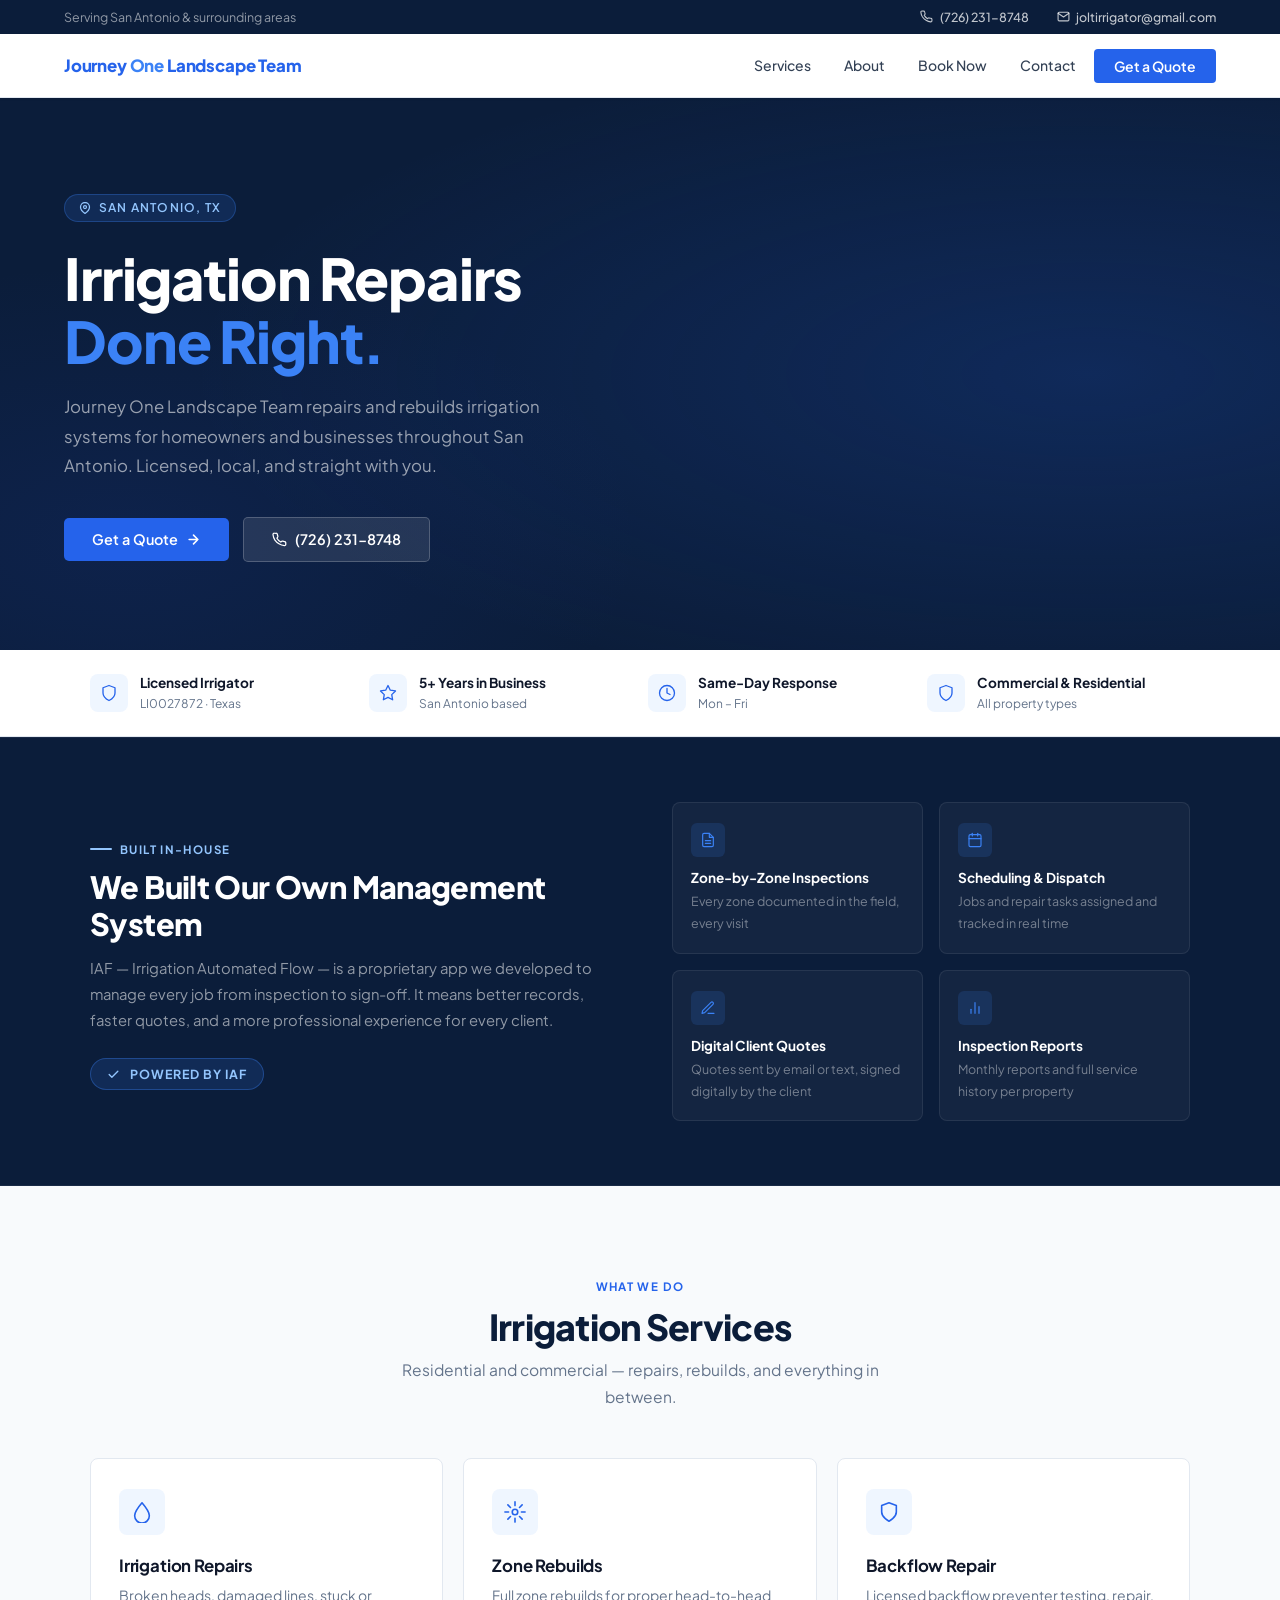
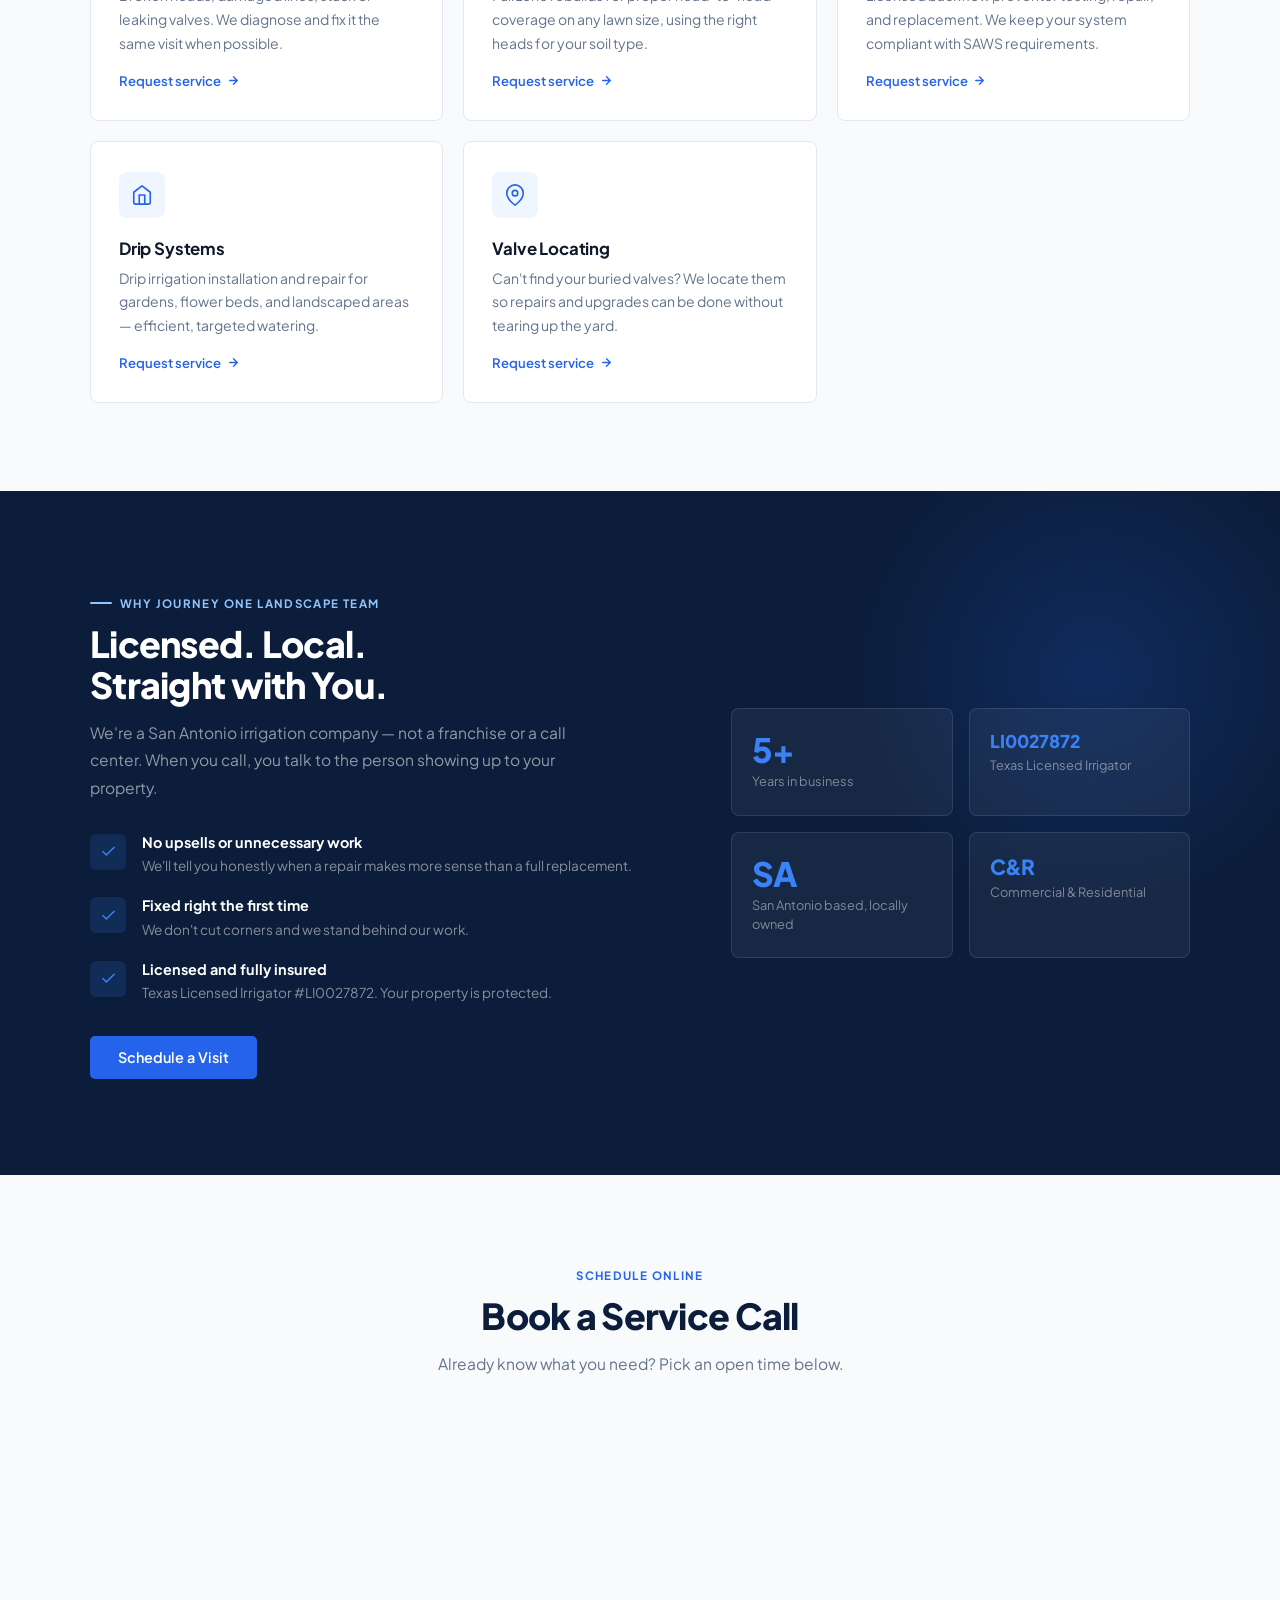
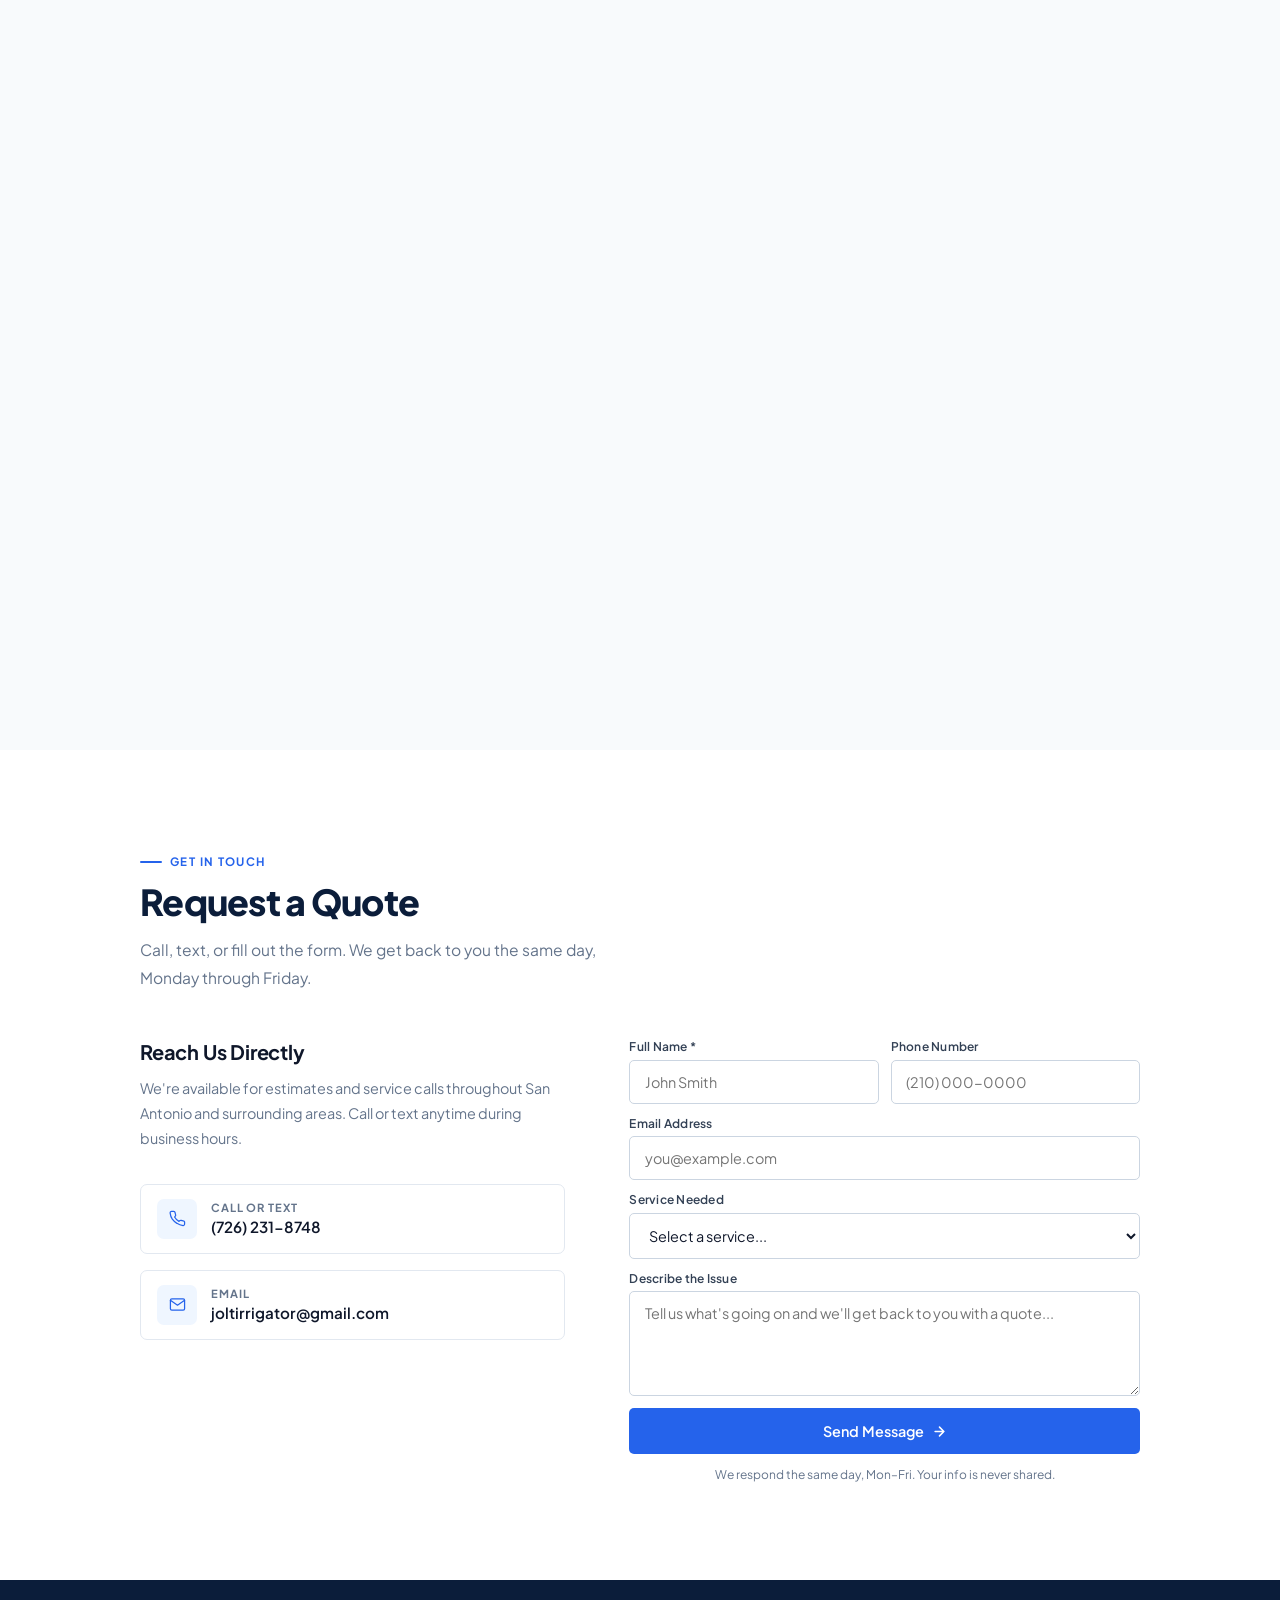
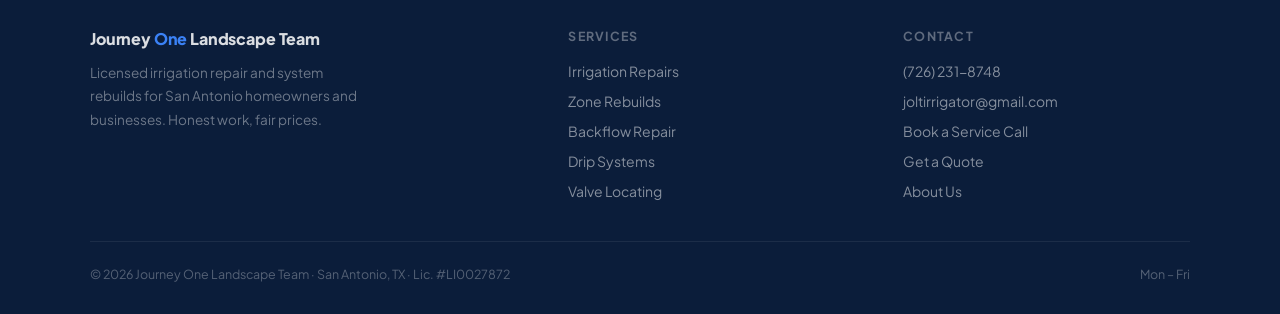
==== index.html @ f2142044 "Add "Book a Service Call" section with the Jolt-Down booking widget Embeds the Jolt-Down scheduling " ====
<!DOCTYPE html>
<html lang="en">
<head>
  <meta charset="UTF-8" />
  <meta name="viewport" content="width=device-width, initial-scale=1.0" />
  <title>Journey One Landscape Team – Irrigation Repair San Antonio, TX</title>
  <link href="https://fonts.googleapis.com/css2?family=Plus+Jakarta+Sans:wght@300;400;500;600;700;800&display=swap" rel="stylesheet" />
  <style>
    *, *::before, *::after { box-sizing: border-box; margin: 0; padding: 0; }

    :root {
      --navy:     #0b1d3a;
      --dark:     #0d2757;
      --blue:     #1a4dbd;
      --mid:      #2563eb;
      --bright:   #3b82f6;
      --light:    #eff6ff;
      --border:   #dbeafe;
      --white:    #ffffff;
      --gray:     #f8fafc;
      --text:     #0f172a;
      --body:     #334155;
      --muted:    #64748b;
    }

    html { scroll-behavior: smooth; }

    body {
      font-family: 'Plus Jakarta Sans', sans-serif;
      color: var(--text);
      background: var(--white);
      overflow-x: hidden;
    }

    /* ── TOP BAR ── */
    .topbar {
      background: var(--navy);
      padding: 0.55rem 5%;
      display: flex;
      align-items: center;
      justify-content: space-between;
      font-size: 0.78rem;
      color: rgba(255,255,255,0.55);
    }

    .topbar a {
      color: rgba(255,255,255,0.75);
      text-decoration: none;
      display: flex;
      align-items: center;
      gap: 0.4rem;
      font-weight: 500;
      transition: color 0.2s;
    }

    .topbar a:hover { color: var(--white); }

    .topbar-right { display: flex; gap: 1.75rem; }

    /* ── NAV ── */
    nav {
      position: sticky;
      top: 0;
      z-index: 100;
      background: var(--white);
      border-bottom: 1px solid #e2e8f0;
      padding: 0 5%;
      display: flex;
      align-items: center;
      justify-content: space-between;
      height: 64px;
      box-shadow: 0 1px 3px rgba(0,0,0,0.06);
    }

    .nav-logo {
      font-size: 1.05rem;
      font-weight: 800;
      color: var(--mid);
      letter-spacing: -0.01em;
      text-decoration: none;
    }

    .nav-logo span { color: var(--bright); }

    .nav-links { display: flex; gap: 0.25rem; list-style: none; }

    .nav-links a {
      color: var(--body);
      text-decoration: none;
      font-size: 0.875rem;
      font-weight: 500;
      padding: 0.45rem 0.9rem;
      border-radius: 4px;
      transition: background 0.15s, color 0.15s;
    }

    .nav-links a:hover {
      background: var(--light);
      color: var(--blue);
    }

    .nav-cta {
      background: var(--mid);
      color: var(--white) !important;
      padding: 0.5rem 1.25rem !important;
      border-radius: 4px;
      font-weight: 600 !important;
    }

    .nav-cta:hover {
      background: var(--blue) !important;
      color: var(--white) !important;
    }

    /* ── HERO ── */
    .hero {
      background: var(--navy);
      padding: 6rem 5% 5.5rem;
      position: relative;
      overflow: hidden;
    }

    .hero::after {
      content: '';
      position: absolute;
      inset: 0;
      background:
        radial-gradient(ellipse 70% 60% at 85% 50%, rgba(37, 99, 235, 0.18) 0%, transparent 100%),
        radial-gradient(ellipse 40% 50% at 10% 80%, rgba(30, 64, 175, 0.15) 0%, transparent 100%);
      pointer-events: none;
    }

    .hero-content {
      max-width: 680px;
      position: relative;
      z-index: 1;
      animation: fadeUp 0.7s ease both;
    }

    .hero-badge {
      display: inline-flex;
      align-items: center;
      gap: 0.5rem;
      background: rgba(59, 130, 246, 0.15);
      border: 1px solid rgba(59, 130, 246, 0.3);
      color: #93c5fd;
      font-size: 0.75rem;
      font-weight: 600;
      letter-spacing: 0.1em;
      text-transform: uppercase;
      padding: 0.35rem 0.875rem;
      border-radius: 2rem;
      margin-bottom: 1.5rem;
    }

    .hero-badge svg { width: 12px; height: 12px; }

    .hero h1 {
      font-size: clamp(2.6rem, 4.5vw, 3.75rem);
      font-weight: 800;
      line-height: 1.1;
      color: var(--white);
      letter-spacing: -0.02em;
      margin-bottom: 1.25rem;
    }

    .hero h1 .highlight {
      color: var(--bright);
    }

    .hero p {
      font-size: 1.05rem;
      line-height: 1.75;
      color: rgba(255,255,255,0.58);
      margin-bottom: 2.25rem;
      max-width: 520px;
      font-weight: 400;
    }

    .hero-cta { display: flex; gap: 0.875rem; flex-wrap: wrap; align-items: center; }

    .btn {
      display: inline-flex;
      align-items: center;
      gap: 0.5rem;
      padding: 0.8rem 1.75rem;
      border-radius: 5px;
      font-family: 'Plus Jakarta Sans', sans-serif;
      font-size: 0.9rem;
      font-weight: 600;
      text-decoration: none;
      border: none;
      cursor: pointer;
      transition: all 0.2s;
    }

    .btn-blue {
      background: var(--mid);
      color: var(--white);
    }

    .btn-blue:hover {
      background: var(--blue);
      transform: translateY(-1px);
      box-shadow: 0 8px 20px rgba(37, 99, 235, 0.35);
    }

    .btn-white {
      background: rgba(255,255,255,0.1);
      color: var(--white);
      border: 1px solid rgba(255,255,255,0.2);
    }

    .btn-white:hover {
      background: rgba(255,255,255,0.18);
    }

    .btn-dark {
      background: var(--navy);
      color: var(--white);
    }

    .btn-dark:hover { background: var(--dark); }

    /* ── TRUST STRIP ── */
    .trust {
      background: var(--white);
      border-bottom: 1px solid #e2e8f0;
      padding: 1.5rem 5%;
    }

    .trust-inner {
      max-width: 1100px;
      margin: 0 auto;
      display: grid;
      grid-template-columns: repeat(4, 1fr);
      gap: 1rem;
    }

    .trust-item {
      display: flex;
      align-items: center;
      gap: 0.75rem;
    }

    .trust-icon {
      width: 38px;
      height: 38px;
      background: var(--light);
      border-radius: 8px;
      display: flex;
      align-items: center;
      justify-content: center;
      color: var(--mid);
      flex-shrink: 0;
    }

    .trust-icon svg { width: 18px; height: 18px; }

    .trust-item strong {
      display: block;
      font-size: 0.85rem;
      font-weight: 700;
      color: var(--text);
      line-height: 1.2;
    }

    .trust-item span {
      font-size: 0.75rem;
      color: var(--muted);
    }

    /* ── SECTION SHARED ── */
    .section-eyebrow {
      display: inline-flex;
      align-items: center;
      gap: 0.5rem;
      font-size: 0.72rem;
      font-weight: 700;
      letter-spacing: 0.12em;
      text-transform: uppercase;
      color: var(--mid);
      margin-bottom: 0.75rem;
    }

    .section-eyebrow::before {
      content: '';
      display: block;
      width: 22px;
      height: 2px;
      background: var(--mid);
      border-radius: 1px;
    }

    .section-eyebrow.light { color: #93c5fd; }
    .section-eyebrow.light::before { background: #93c5fd; }

    h2.section-title {
      font-size: clamp(1.85rem, 2.8vw, 2.5rem);
      font-weight: 800;
      letter-spacing: -0.02em;
      line-height: 1.15;
      margin-bottom: 0.875rem;
    }

    h2.section-title.dark { color: var(--navy); }
    h2.section-title.light { color: var(--white); }

    .section-sub {
      font-size: 0.975rem;
      line-height: 1.75;
      color: var(--muted);
      max-width: 480px;
    }

    .section-sub.light { color: rgba(255,255,255,0.55); }

    /* ── IAF TECH BAND ── */
    .iaf-band {
      background: var(--navy);
      padding: 4rem 5%;
      border-top: 1px solid rgba(255,255,255,0.06);
      border-bottom: 1px solid rgba(255,255,255,0.06);
    }

    .iaf-inner {
      max-width: 1100px;
      margin: 0 auto;
      display: grid;
      grid-template-columns: 1fr 1fr;
      gap: 4rem;
      align-items: center;
    }

    .iaf-text .section-eyebrow { color: #93c5fd; }
    .iaf-text .section-eyebrow::before { background: #93c5fd; }

    .iaf-text h2 {
      font-size: clamp(1.6rem, 2.4vw, 2.1rem);
      font-weight: 800;
      color: var(--white);
      letter-spacing: -0.02em;
      line-height: 1.2;
      margin-bottom: 0.875rem;
    }

    .iaf-text p {
      font-size: 0.925rem;
      color: rgba(255,255,255,0.55);
      line-height: 1.75;
      margin-bottom: 1.5rem;
    }

    .iaf-badge {
      display: inline-flex;
      align-items: center;
      gap: 0.6rem;
      background: rgba(59,130,246,0.15);
      border: 1px solid rgba(59,130,246,0.35);
      color: #93c5fd;
      font-size: 0.78rem;
      font-weight: 700;
      letter-spacing: 0.08em;
      text-transform: uppercase;
      padding: 0.45rem 1rem;
      border-radius: 2rem;
    }

    .iaf-badge svg { width: 13px; height: 13px; }

    .iaf-features {
      display: grid;
      grid-template-columns: 1fr 1fr;
      gap: 1rem;
    }

    .iaf-feature {
      background: rgba(255,255,255,0.04);
      border: 1px solid rgba(255,255,255,0.08);
      border-radius: 8px;
      padding: 1.25rem 1.125rem;
      transition: background 0.2s, border-color 0.2s;
    }

    .iaf-feature:hover {
      background: rgba(59,130,246,0.1);
      border-color: rgba(59,130,246,0.25);
    }

    .iaf-feature-icon {
      width: 34px;
      height: 34px;
      background: rgba(59,130,246,0.15);
      border-radius: 6px;
      display: flex;
      align-items: center;
      justify-content: center;
      color: var(--bright);
      margin-bottom: 0.75rem;
    }

    .iaf-feature-icon svg { width: 16px; height: 16px; }

    .iaf-feature strong {
      display: block;
      font-size: 0.85rem;
      font-weight: 700;
      color: var(--white);
      margin-bottom: 0.2rem;
    }

    .iaf-feature span {
      font-size: 0.78rem;
      color: rgba(255,255,255,0.42);
      line-height: 1.5;
    }

    @media (max-width: 900px) {
      .iaf-inner { grid-template-columns: 1fr; gap: 2.5rem; }
    }

    /* ── SERVICES ── */
    .services {
      padding: 5.5rem 5%;
      background: var(--gray);
    }

    .services-header {
      text-align: center;
      margin-bottom: 3rem;
    }

    .services-header .section-eyebrow { justify-content: center; }
    .services-header .section-eyebrow::before { display: none; }
    .services-header .section-sub { margin: 0 auto; }

    .services-grid {
      display: grid;
      grid-template-columns: repeat(3, 1fr);
      gap: 1.25rem;
      max-width: 1100px;
      margin: 0 auto;
    }

    .service-card {
      background: var(--white);
      border: 1px solid #e2e8f0;
      border-radius: 8px;
      padding: 1.875rem 1.75rem;
      transition: box-shadow 0.2s, border-color 0.2s, transform 0.2s;
    }

    .service-card:hover {
      box-shadow: 0 10px 40px rgba(15, 23, 42, 0.1);
      border-color: var(--border);
      transform: translateY(-3px);
    }

    .service-icon {
      width: 46px;
      height: 46px;
      background: var(--light);
      border-radius: 8px;
      display: flex;
      align-items: center;
      justify-content: center;
      color: var(--mid);
      margin-bottom: 1.25rem;
    }

    .service-icon svg { width: 22px; height: 22px; }

    .service-card h3 {
      font-size: 1.05rem;
      font-weight: 700;
      color: var(--text);
      margin-bottom: 0.5rem;
      letter-spacing: -0.01em;
    }

    .service-card p {
      font-size: 0.875rem;
      color: var(--muted);
      line-height: 1.7;
    }

    .service-card .learn-more {
      display: inline-flex;
      align-items: center;
      gap: 0.35rem;
      margin-top: 1rem;
      font-size: 0.82rem;
      font-weight: 600;
      color: var(--mid);
      text-decoration: none;
      transition: gap 0.2s;
    }

    .service-card .learn-more:hover { gap: 0.6rem; }

    /* ── ABOUT ── */
    .about {
      padding: 6rem 5%;
      background: var(--navy);
      position: relative;
      overflow: hidden;
    }

    .about::before {
      content: '';
      position: absolute;
      right: -5%;
      top: -10%;
      width: 500px;
      height: 500px;
      background: radial-gradient(circle, rgba(37, 99, 235, 0.2) 0%, transparent 70%);
      pointer-events: none;
    }

    .about-inner {
      max-width: 1100px;
      margin: 0 auto;
      display: grid;
      grid-template-columns: 1.1fr 0.9fr;
      gap: 5rem;
      align-items: center;
      position: relative;
      z-index: 1;
    }

    .about-features {
      display: flex;
      flex-direction: column;
      gap: 1.25rem;
      margin: 2rem 0;
    }

    .about-feature {
      display: flex;
      gap: 1rem;
      align-items: flex-start;
    }

    .about-feature-icon {
      width: 36px;
      height: 36px;
      background: rgba(59, 130, 246, 0.15);
      border-radius: 6px;
      display: flex;
      align-items: center;
      justify-content: center;
      color: var(--bright);
      flex-shrink: 0;
      margin-top: 1px;
    }

    .about-feature-icon svg { width: 17px; height: 17px; }

    .about-feature-text strong {
      display: block;
      font-size: 0.9rem;
      font-weight: 700;
      color: var(--white);
      margin-bottom: 0.2rem;
    }

    .about-feature-text span {
      font-size: 0.85rem;
      color: rgba(255,255,255,0.5);
      line-height: 1.5;
    }

    .about-stats {
      display: grid;
      grid-template-columns: 1fr 1fr;
      gap: 1rem;
    }

    .stat-card {
      background: rgba(255,255,255,0.05);
      border: 1px solid rgba(255,255,255,0.1);
      border-radius: 8px;
      padding: 1.5rem 1.25rem;
      transition: background 0.2s;
    }

    .stat-card:hover { background: rgba(255,255,255,0.08); }

    .stat-number {
      font-size: 2.1rem;
      font-weight: 800;
      color: var(--bright);
      letter-spacing: -0.03em;
      line-height: 1;
      margin-bottom: 0.35rem;
    }

    .stat-label {
      font-size: 0.8rem;
      color: rgba(255,255,255,0.45);
      line-height: 1.45;
    }

    /* ── CONTACT ── */
    .book-section {
      padding: 5.5rem 5%;
      background: var(--gray);
      text-align: center;
    }

    .book-section .section-eyebrow { justify-content: center; }
    .book-section .section-eyebrow::before { display: none; }
    .book-section .section-sub { margin: 0 auto; }

    .book-inner {
      max-width: 500px;
      margin: 2.5rem auto 0;
    }

    .book-inner iframe {
      width: 100%;
      border: 0;
      border-radius: 18px;
    }

    .contact {
      padding: 6rem 5%;
      background: var(--white);
    }

    .contact-inner {
      max-width: 1000px;
      margin: 0 auto;
    }

    .contact-grid {
      display: grid;
      grid-template-columns: 1fr 1.2fr;
      gap: 4rem;
      margin-top: 3rem;
    }

    .contact-info h3 {
      font-size: 1.25rem;
      font-weight: 700;
      color: var(--text);
      margin-bottom: 0.75rem;
      letter-spacing: -0.01em;
    }

    .contact-info > p {
      font-size: 0.9rem;
      color: var(--muted);
      line-height: 1.75;
      margin-bottom: 2rem;
    }

    .contact-method {
      display: flex;
      align-items: center;
      gap: 0.875rem;
      margin-bottom: 1rem;
      text-decoration: none;
      color: var(--text);
      padding: 0.875rem 1rem;
      border: 1px solid #e2e8f0;
      border-radius: 7px;
      transition: border-color 0.2s, background 0.2s;
    }

    .contact-method:hover {
      border-color: var(--border);
      background: var(--light);
    }

    .contact-method-icon {
      width: 40px;
      height: 40px;
      background: var(--light);
      border-radius: 7px;
      display: flex;
      align-items: center;
      justify-content: center;
      color: var(--mid);
      flex-shrink: 0;
    }

    .contact-method-icon svg { width: 17px; height: 17px; }

    .contact-method-text strong {
      display: block;
      font-size: 0.7rem;
      font-weight: 700;
      letter-spacing: 0.08em;
      text-transform: uppercase;
      color: var(--muted);
      margin-bottom: 0.15rem;
    }

    .contact-method-text span {
      font-size: 0.95rem;
      color: var(--text);
      font-weight: 600;
    }

    /* ── FORM ── */
    .form-row { display: grid; grid-template-columns: 1fr 1fr; gap: 0.75rem; }

    .contact-form { display: flex; flex-direction: column; gap: 0.75rem; }

    .form-field { display: flex; flex-direction: column; }

    .form-field label {
      font-size: 0.75rem;
      font-weight: 600;
      color: var(--body);
      margin-bottom: 0.35rem;
      letter-spacing: 0.02em;
    }

    .contact-form input,
    .contact-form select,
    .contact-form textarea {
      width: 100%;
      padding: 0.75rem 0.9rem;
      border: 1px solid #cbd5e1;
      border-radius: 5px;
      font-family: 'Plus Jakarta Sans', sans-serif;
      font-size: 0.9rem;
      color: var(--text);
      background: var(--white);
      outline: none;
      transition: border-color 0.2s, box-shadow 0.2s;
    }

    .contact-form input:focus,
    .contact-form select:focus,
    .contact-form textarea:focus {
      border-color: var(--mid);
      box-shadow: 0 0 0 3px rgba(37, 99, 235, 0.1);
    }

    .contact-form textarea { resize: vertical; min-height: 105px; }

    .contact-form .submit-btn {
      background: var(--mid);
      color: var(--white);
      border: none;
      padding: 0.875rem 2rem;
      border-radius: 5px;
      font-family: 'Plus Jakarta Sans', sans-serif;
      font-size: 0.9rem;
      font-weight: 600;
      cursor: pointer;
      transition: background 0.2s, transform 0.2s, box-shadow 0.2s;
      display: flex;
      align-items: center;
      gap: 0.5rem;
      width: 100%;
      justify-content: center;
    }

    .contact-form .submit-btn:hover {
      background: var(--blue);
      transform: translateY(-1px);
      box-shadow: 0 6px 20px rgba(37, 99, 235, 0.3);
    }

    .form-note {
      font-size: 0.75rem;
      color: var(--muted);
      text-align: center;
      line-height: 1.5;
    }

    /* ── FOOTER ── */
    footer {
      background: var(--navy);
      padding: 3rem 5% 2rem;
    }

    .footer-top {
      max-width: 1100px;
      margin: 0 auto;
      display: grid;
      grid-template-columns: 1.5fr 1fr 1fr;
      gap: 3rem;
      padding-bottom: 2.5rem;
      border-bottom: 1px solid rgba(255,255,255,0.07);
    }

    .footer-brand p {
      font-size: 0.85rem;
      color: rgba(255,255,255,0.4);
      line-height: 1.7;
      margin-top: 0.75rem;
      max-width: 280px;
    }

    .footer-col h4 {
      font-size: 0.78rem;
      font-weight: 700;
      letter-spacing: 0.1em;
      text-transform: uppercase;
      color: rgba(255,255,255,0.35);
      margin-bottom: 1rem;
    }

    .footer-col ul { list-style: none; display: flex; flex-direction: column; gap: 0.55rem; }

    .footer-col ul a {
      font-size: 0.875rem;
      color: rgba(255,255,255,0.5);
      text-decoration: none;
      transition: color 0.2s;
    }

    .footer-col ul a:hover { color: rgba(255,255,255,0.85); }

    .footer-bottom {
      max-width: 1100px;
      margin: 0 auto;
      padding-top: 1.5rem;
      display: flex;
      align-items: center;
      justify-content: space-between;
      flex-wrap: wrap;
      gap: 0.5rem;
    }

    .footer-bottom p {
      font-size: 0.78rem;
      color: rgba(255,255,255,0.3);
    }

    /* ── ANIMATION ── */
    @keyframes fadeUp {
      from { opacity: 0; transform: translateY(20px); }
      to   { opacity: 1; transform: translateY(0); }
    }

    .fade-in {
      opacity: 0;
      transform: translateY(16px);
      transition: opacity 0.5s ease, transform 0.5s ease;
    }

    .fade-in.visible { opacity: 1; transform: translateY(0); }

    /* ── RESPONSIVE ── */
    @media (max-width: 900px) {
      .services-grid { grid-template-columns: repeat(2, 1fr); }
      .about-inner   { grid-template-columns: 1fr; gap: 3rem; }
      .contact-grid  { grid-template-columns: 1fr; gap: 2.5rem; }
      .footer-top    { grid-template-columns: 1fr 1fr; }
    }

    @media (max-width: 640px) {
      .topbar { display: none; }
      .nav-links { display: none; }
      .trust-inner { grid-template-columns: 1fr 1fr; }
      .services-grid { grid-template-columns: 1fr; }
      .about-stats { grid-template-columns: 1fr 1fr; }
      .form-row { grid-template-columns: 1fr; }
      .footer-top { grid-template-columns: 1fr; gap: 2rem; }
    }
  </style>
</head>
<body>

  <!-- TOP BAR -->
  <div class="topbar">
    <span>Serving San Antonio &amp; surrounding areas</span>
    <div class="topbar-right">
      <a href="tel:+17262318748">
        <svg viewBox="0 0 24 24" fill="none" stroke="currentColor" stroke-width="2" stroke-linecap="round" stroke-linejoin="round" style="width:13px;height:13px"><path d="M22 16.92v3a2 2 0 0 1-2.18 2 19.79 19.79 0 0 1-8.63-3.07A19.5 19.5 0 0 1 4.69 13a19.79 19.79 0 0 1-3.07-8.67A2 2 0 0 1 3.6 2h3a2 2 0 0 1 2 1.72c.127.96.361 1.903.7 2.81a2 2 0 0 1-.45 2.11L7.91 9.91a16 16 0 0 0 6.18 6.18l.97-.97a2 2 0 0 1 2.11-.45c.907.339 1.85.573 2.81.7A2 2 0 0 1 22 16.92z"/></svg>
        (726) 231-8748
      </a>
      <a href="mailto:joltirrigator@gmail.com">
        <svg viewBox="0 0 24 24" fill="none" stroke="currentColor" stroke-width="2" stroke-linecap="round" stroke-linejoin="round" style="width:13px;height:13px"><path d="M4 4h16c1.1 0 2 .9 2 2v12c0 1.1-.9 2-2 2H4c-1.1 0-2-.9-2-2V6c0-1.1.9-2 2-2z"/><polyline points="22,6 12,13 2,6"/></svg>
        joltirrigator@gmail.com
      </a>
    </div>
  </div>

  <!-- NAV -->
  <nav>
    <a href="#" class="nav-logo">Journey <span>One</span> Landscape Team</a>
    <ul class="nav-links">
      <li><a href="#services">Services</a></li>
      <li><a href="#about">About</a></li>
      <li><a href="#book">Book Now</a></li>
      <li><a href="#contact">Contact</a></li>
      <li><a href="#contact" class="nav-cta">Get a Quote</a></li>
    </ul>
  </nav>

  <!-- HERO -->
  <section class="hero">
    <div class="hero-content">
      <div class="hero-badge">
        <svg viewBox="0 0 24 24" fill="none" stroke="currentColor" stroke-width="2.5" stroke-linecap="round" stroke-linejoin="round"><path d="M21 10c0 7-9 13-9 13S3 17 3 10a9 9 0 0 1 18 0z"/><circle cx="12" cy="10" r="3"/></svg>
        San Antonio, TX
      </div>
      <h1>Irrigation Repairs<br><span class="highlight">Done Right.</span></h1>
      <p>Journey One Landscape Team repairs and rebuilds irrigation systems for homeowners and businesses throughout San Antonio. Licensed, local, and straight with you.</p>
      <div class="hero-cta">
        <a href="#contact" class="btn btn-blue">
          Get a Quote
          <svg viewBox="0 0 24 24" fill="none" stroke="currentColor" stroke-width="2.5" stroke-linecap="round" stroke-linejoin="round" style="width:15px;height:15px"><path d="M5 12h14M12 5l7 7-7 7"/></svg>
        </a>
        <a href="tel:+17262318748" class="btn btn-white">
          <svg viewBox="0 0 24 24" fill="none" stroke="currentColor" stroke-width="2" stroke-linecap="round" stroke-linejoin="round" style="width:15px;height:15px"><path d="M22 16.92v3a2 2 0 0 1-2.18 2 19.79 19.79 0 0 1-8.63-3.07A19.5 19.5 0 0 1 4.69 13a19.79 19.79 0 0 1-3.07-8.67A2 2 0 0 1 3.6 2h3a2 2 0 0 1 2 1.72c.127.96.361 1.903.7 2.81a2 2 0 0 1-.45 2.11L7.91 9.91a16 16 0 0 0 6.18 6.18l.97-.97a2 2 0 0 1 2.11-.45c.907.339 1.85.573 2.81.7A2 2 0 0 1 22 16.92z"/></svg>
          (726) 231-8748
        </a>
      </div>
    </div>
  </section>

  <!-- TRUST STRIP -->
  <div class="trust">
    <div class="trust-inner">
      <div class="trust-item fade-in">
        <div class="trust-icon">
          <svg viewBox="0 0 24 24" fill="none" stroke="currentColor" stroke-width="1.75" stroke-linecap="round" stroke-linejoin="round"><path d="M12 22s8-4 8-10V5l-8-3-8 3v7c0 6 8 10 8 10z"/></svg>
        </div>
        <div>
          <strong>Licensed Irrigator</strong>
          <span>LI0027872 · Texas</span>
        </div>
      </div>
      <div class="trust-item fade-in">
        <div class="trust-icon">
          <svg viewBox="0 0 24 24" fill="none" stroke="currentColor" stroke-width="1.75" stroke-linecap="round" stroke-linejoin="round"><path d="M12 2l3.09 6.26L22 9.27l-5 4.87 1.18 6.88L12 17.77l-6.18 3.25L7 14.14 2 9.27l6.91-1.01L12 2z"/></svg>
        </div>
        <div>
          <strong>5+ Years in Business</strong>
          <span>San Antonio based</span>
        </div>
      </div>
      <div class="trust-item fade-in">
        <div class="trust-icon">
          <svg viewBox="0 0 24 24" fill="none" stroke="currentColor" stroke-width="1.75" stroke-linecap="round" stroke-linejoin="round"><circle cx="12" cy="12" r="10"/><polyline points="12 6 12 12 16 14"/></svg>
        </div>
        <div>
          <strong>Same-Day Response</strong>
          <span>Mon – Fri</span>
        </div>
      </div>
      <div class="trust-item fade-in">
        <div class="trust-icon">
          <svg viewBox="0 0 24 24" fill="none" stroke="currentColor" stroke-width="1.75" stroke-linecap="round" stroke-linejoin="round"><path d="M12 22s8-4 8-10V5l-8-3-8 3v7c0 6 8 10 8 10z"/></svg>
        </div>
        <div>
          <strong>Commercial &amp; Residential</strong>
          <span>All property types</span>
        </div>
      </div>
    </div>
  </div>

  <!-- IAF TECH BAND -->
  <section class="iaf-band">
    <div class="iaf-inner">
      <div class="iaf-text fade-in">
        <div class="section-eyebrow light">Built In-House</div>
        <h2>We Built Our Own Management System</h2>
        <p>IAF — Irrigation Automated Flow — is a proprietary app we developed to manage every job from inspection to sign-off. It means better records, faster quotes, and a more professional experience for every client.</p>
        <div class="iaf-badge">
          <svg viewBox="0 0 24 24" fill="none" stroke="currentColor" stroke-width="2.5" stroke-linecap="round" stroke-linejoin="round"><polyline points="20 6 9 17 4 12"/></svg>
          Powered by IAF
        </div>
      </div>
      <div class="iaf-features fade-in">
        <div class="iaf-feature">
          <div class="iaf-feature-icon">
            <svg viewBox="0 0 24 24" fill="none" stroke="currentColor" stroke-width="1.75" stroke-linecap="round" stroke-linejoin="round"><path d="M14 2H6a2 2 0 0 0-2 2v16a2 2 0 0 0 2 2h12a2 2 0 0 0 2-2V8z"/><polyline points="14 2 14 8 20 8"/><line x1="16" y1="13" x2="8" y2="13"/><line x1="16" y1="17" x2="8" y2="17"/></svg>
          </div>
          <strong>Zone-by-Zone Inspections</strong>
          <span>Every zone documented in the field, every visit</span>
        </div>
        <div class="iaf-feature">
          <div class="iaf-feature-icon">
            <svg viewBox="0 0 24 24" fill="none" stroke="currentColor" stroke-width="1.75" stroke-linecap="round" stroke-linejoin="round"><rect x="3" y="4" width="18" height="18" rx="2" ry="2"/><line x1="16" y1="2" x2="16" y2="6"/><line x1="8" y1="2" x2="8" y2="6"/><line x1="3" y1="10" x2="21" y2="10"/></svg>
          </div>
          <strong>Scheduling &amp; Dispatch</strong>
          <span>Jobs and repair tasks assigned and tracked in real time</span>
        </div>
        <div class="iaf-feature">
          <div class="iaf-feature-icon">
            <svg viewBox="0 0 24 24" fill="none" stroke="currentColor" stroke-width="1.75" stroke-linecap="round" stroke-linejoin="round"><path d="M12 20h9"/><path d="M16.5 3.5a2.121 2.121 0 0 1 3 3L7 19l-4 1 1-4L16.5 3.5z"/></svg>
          </div>
          <strong>Digital Client Quotes</strong>
          <span>Quotes sent by email or text, signed digitally by the client</span>
        </div>
        <div class="iaf-feature">
          <div class="iaf-feature-icon">
            <svg viewBox="0 0 24 24" fill="none" stroke="currentColor" stroke-width="1.75" stroke-linecap="round" stroke-linejoin="round"><line x1="18" y1="20" x2="18" y2="10"/><line x1="12" y1="20" x2="12" y2="4"/><line x1="6" y1="20" x2="6" y2="14"/></svg>
          </div>
          <strong>Inspection Reports</strong>
          <span>Monthly reports and full service history per property</span>
        </div>
      </div>
    </div>
  </section>

  <!-- SERVICES -->
  <section class="services" id="services">
    <div class="services-header fade-in">
      <div class="section-eyebrow">What We Do</div>
      <h2 class="section-title dark" style="margin-bottom:0.5rem">Irrigation Services</h2>
      <p class="section-sub">Residential and commercial — repairs, rebuilds, and everything in between.</p>
    </div>
    <div class="services-grid">

      <div class="service-card fade-in">
        <div class="service-icon">
          <svg viewBox="0 0 24 24" fill="none" stroke="currentColor" stroke-width="1.75" stroke-linecap="round" stroke-linejoin="round"><path d="M12 2C6 9 4 13 4 16a8 8 0 0 0 16 0c0-3-2-7-8-14z"/></svg>
        </div>
        <h3>Irrigation Repairs</h3>
        <p>Broken heads, damaged lines, stuck or leaking valves. We diagnose and fix it the same visit when possible.</p>
        <a href="#contact" class="learn-more">Request service <svg viewBox="0 0 24 24" fill="none" stroke="currentColor" stroke-width="2.5" stroke-linecap="round" stroke-linejoin="round" style="width:13px;height:13px"><path d="M5 12h14M12 5l7 7-7 7"/></svg></a>
      </div>

      <div class="service-card fade-in">
        <div class="service-icon">
          <svg viewBox="0 0 24 24" fill="none" stroke="currentColor" stroke-width="1.75" stroke-linecap="round" stroke-linejoin="round"><circle cx="12" cy="12" r="3"/><path d="M12 1v4M12 19v4M4.22 4.22l2.83 2.83M16.95 16.95l2.83 2.83M1 12h4M19 12h4M4.22 19.78l2.83-2.83M16.95 7.05l2.83-2.83"/></svg>
        </div>
        <h3>Zone Rebuilds</h3>
        <p>Full zone rebuilds for proper head-to-head coverage on any lawn size, using the right heads for your soil type.</p>
        <a href="#contact" class="learn-more">Request service <svg viewBox="0 0 24 24" fill="none" stroke="currentColor" stroke-width="2.5" stroke-linecap="round" stroke-linejoin="round" style="width:13px;height:13px"><path d="M5 12h14M12 5l7 7-7 7"/></svg></a>
      </div>

      <div class="service-card fade-in">
        <div class="service-icon">
          <svg viewBox="0 0 24 24" fill="none" stroke="currentColor" stroke-width="1.75" stroke-linecap="round" stroke-linejoin="round"><path d="M12 22s8-4 8-10V5l-8-3-8 3v7c0 6 8 10 8 10z"/></svg>
        </div>
        <h3>Backflow Repair</h3>
        <p>Licensed backflow preventer testing, repair, and replacement. We keep your system compliant with SAWS requirements.</p>
        <a href="#contact" class="learn-more">Request service <svg viewBox="0 0 24 24" fill="none" stroke="currentColor" stroke-width="2.5" stroke-linecap="round" stroke-linejoin="round" style="width:13px;height:13px"><path d="M5 12h14M12 5l7 7-7 7"/></svg></a>
      </div>

      <div class="service-card fade-in">
        <div class="service-icon">
          <svg viewBox="0 0 24 24" fill="none" stroke="currentColor" stroke-width="1.75" stroke-linecap="round" stroke-linejoin="round"><path d="M3 9l9-7 9 7v11a2 2 0 0 1-2 2H5a2 2 0 0 1-2-2z"/><polyline points="9 22 9 12 15 12 15 22"/></svg>
        </div>
        <h3>Drip Systems</h3>
        <p>Drip irrigation installation and repair for gardens, flower beds, and landscaped areas — efficient, targeted watering.</p>
        <a href="#contact" class="learn-more">Request service <svg viewBox="0 0 24 24" fill="none" stroke="currentColor" stroke-width="2.5" stroke-linecap="round" stroke-linejoin="round" style="width:13px;height:13px"><path d="M5 12h14M12 5l7 7-7 7"/></svg></a>
      </div>

      <div class="service-card fade-in">
        <div class="service-icon">
          <svg viewBox="0 0 24 24" fill="none" stroke="currentColor" stroke-width="1.75" stroke-linecap="round" stroke-linejoin="round"><path d="M21 10c0 7-9 13-9 13S3 17 3 10a9 9 0 0 1 18 0z"/><circle cx="12" cy="10" r="3"/></svg>
        </div>
        <h3>Valve Locating</h3>
        <p>Can't find your buried valves? We locate them so repairs and upgrades can be done without tearing up the yard.</p>
        <a href="#contact" class="learn-more">Request service <svg viewBox="0 0 24 24" fill="none" stroke="currentColor" stroke-width="2.5" stroke-linecap="round" stroke-linejoin="round" style="width:13px;height:13px"><path d="M5 12h14M12 5l7 7-7 7"/></svg></a>
      </div>

    </div>
  </section>

  <!-- ABOUT -->
  <section class="about" id="about">
    <div class="about-inner">
      <div class="fade-in">
        <div class="section-eyebrow light">Why Journey One Landscape Team</div>
        <h2 class="section-title light">Licensed. Local.<br>Straight with You.</h2>
        <p class="section-sub light">We're a San Antonio irrigation company — not a franchise or a call center. When you call, you talk to the person showing up to your property.</p>

        <div class="about-features">
          <div class="about-feature">
            <div class="about-feature-icon">
              <svg viewBox="0 0 24 24" fill="none" stroke="currentColor" stroke-width="2" stroke-linecap="round" stroke-linejoin="round"><polyline points="20 6 9 17 4 12"/></svg>
            </div>
            <div class="about-feature-text">
              <strong>No upsells or unnecessary work</strong>
              <span>We'll tell you honestly when a repair makes more sense than a full replacement.</span>
            </div>
          </div>
          <div class="about-feature">
            <div class="about-feature-icon">
              <svg viewBox="0 0 24 24" fill="none" stroke="currentColor" stroke-width="2" stroke-linecap="round" stroke-linejoin="round"><polyline points="20 6 9 17 4 12"/></svg>
            </div>
            <div class="about-feature-text">
              <strong>Fixed right the first time</strong>
              <span>We don't cut corners and we stand behind our work.</span>
            </div>
          </div>
          <div class="about-feature">
            <div class="about-feature-icon">
              <svg viewBox="0 0 24 24" fill="none" stroke="currentColor" stroke-width="2" stroke-linecap="round" stroke-linejoin="round"><polyline points="20 6 9 17 4 12"/></svg>
            </div>
            <div class="about-feature-text">
              <strong>Licensed and fully insured</strong>
              <span>Texas Licensed Irrigator #LI0027872. Your property is protected.</span>
            </div>
          </div>
        </div>

        <a href="#contact" class="btn btn-blue">Schedule a Visit</a>
      </div>

      <div class="about-stats fade-in">
        <div class="stat-card">
          <div class="stat-number">5+</div>
          <div class="stat-label">Years in business</div>
        </div>
        <div class="stat-card">
          <div class="stat-number" style="font-size:1.1rem;letter-spacing:0">LI0027872</div>
          <div class="stat-label">Texas Licensed Irrigator</div>
        </div>
        <div class="stat-card">
          <div class="stat-number">SA</div>
          <div class="stat-label">San Antonio based, locally owned</div>
        </div>
        <div class="stat-card">
          <div class="stat-number" style="font-size:1.3rem">C&amp;R</div>
          <div class="stat-label">Commercial &amp; Residential</div>
        </div>
      </div>
    </div>
  </section>

  <!-- BOOK A SERVICE CALL -->
  <section class="book-section" id="book">
    <div class="fade-in">
      <div class="section-eyebrow">Schedule Online</div>
      <h2 class="section-title dark">Book a Service Call</h2>
      <p class="section-sub">Already know what you need? Pick an open time below.</p>
    </div>
    <div class="book-inner fade-in">
      <iframe
        src="https://jolt-down.web.app/embed/journey-one"
        style="width:100%;height:840px;"
        title="Book a service call">
      </iframe>
    </div>
  </section>

  <!-- CONTACT -->
  <section class="contact" id="contact">
    <div class="contact-inner">
      <div class="fade-in">
        <div class="section-eyebrow">Get In Touch</div>
        <h2 class="section-title dark">Request a Quote</h2>
        <p class="section-sub">Call, text, or fill out the form. We get back to you the same day, Monday through Friday.</p>
      </div>

      <div class="contact-grid">
        <div class="contact-info fade-in">
          <h3>Reach Us Directly</h3>
          <p>We're available for estimates and service calls throughout San Antonio and surrounding areas. Call or text anytime during business hours.</p>

          <a href="tel:+17262318748" class="contact-method">
            <div class="contact-method-icon">
              <svg viewBox="0 0 24 24" fill="none" stroke="currentColor" stroke-width="1.75" stroke-linecap="round" stroke-linejoin="round"><path d="M22 16.92v3a2 2 0 0 1-2.18 2 19.79 19.79 0 0 1-8.63-3.07A19.5 19.5 0 0 1 4.69 13a19.79 19.79 0 0 1-3.07-8.67A2 2 0 0 1 3.6 2h3a2 2 0 0 1 2 1.72c.127.96.361 1.903.7 2.81a2 2 0 0 1-.45 2.11L7.91 9.91a16 16 0 0 0 6.18 6.18l.97-.97a2 2 0 0 1 2.11-.45c.907.339 1.85.573 2.81.7A2 2 0 0 1 22 16.92z"/></svg>
            </div>
            <div class="contact-method-text">
              <strong>Call or Text</strong>
              <span>(726) 231-8748</span>
            </div>
          </a>

          <a href="mailto:joltirrigator@gmail.com" class="contact-method">
            <div class="contact-method-icon">
              <svg viewBox="0 0 24 24" fill="none" stroke="currentColor" stroke-width="1.75" stroke-linecap="round" stroke-linejoin="round"><path d="M4 4h16c1.1 0 2 .9 2 2v12c0 1.1-.9 2-2 2H4c-1.1 0-2-.9-2-2V6c0-1.1.9-2 2-2z"/><polyline points="22,6 12,13 2,6"/></svg>
            </div>
            <div class="contact-method-text">
              <strong>Email</strong>
              <span>joltirrigator@gmail.com</span>
            </div>
          </a>
        </div>

        <!-- FORM — submissions go to joltirrigator@gmail.com via Formspree -->
        <!-- ACTION: Replace YOUR_FORM_ID below after signing up at formspree.io -->
        <form
          class="contact-form fade-in"
          action="https://formspree.io/f/xredpdlw"
          method="POST"
        >
          <div class="form-row">
            <div class="form-field">
              <label for="name">Full Name *</label>
              <input type="text" id="name" name="name" placeholder="John Smith" required />
            </div>
            <div class="form-field">
              <label for="phone">Phone Number</label>
              <input type="tel" id="phone" name="phone" placeholder="(210) 000-0000" />
            </div>
          </div>
          <div class="form-field">
            <label for="email">Email Address</label>
            <input type="email" id="email" name="email" placeholder="you@example.com" />
          </div>
          <div class="form-field">
            <label for="service">Service Needed</label>
            <select id="service" name="service">
              <option value="" disabled selected>Select a service...</option>
              <option>Irrigation Repair</option>
              <option>Zone Rebuild</option>
              <option>Backflow Repair</option>
              <option>Drip System</option>
              <option>Valve Locating</option>
              <option>Not Sure / Other</option>
            </select>
          </div>
          <div class="form-field">
            <label for="message">Describe the Issue</label>
            <textarea id="message" name="message" placeholder="Tell us what's going on and we'll get back to you with a quote..."></textarea>
          </div>
          <button type="submit" class="submit-btn">
            Send Message
            <svg viewBox="0 0 24 24" fill="none" stroke="currentColor" stroke-width="2.5" stroke-linecap="round" stroke-linejoin="round" style="width:15px;height:15px"><path d="M5 12h14M12 5l7 7-7 7"/></svg>
          </button>
          <p class="form-note">We respond the same day, Mon–Fri. Your info is never shared.</p>
        </form>
      </div>
    </div>
  </section>

  <!-- FOOTER -->
  <footer>
    <div class="footer-top">
      <div class="footer-brand">
        <div style="font-size:1rem;font-weight:800;color:rgba(255,255,255,0.85);letter-spacing:-0.01em">
          Journey <span style="color:var(--bright)">One</span> Landscape Team
        </div>
        <p>Licensed irrigation repair and system rebuilds for San Antonio homeowners and businesses. Honest work, fair prices.</p>
      </div>
      <div class="footer-col">
        <h4>Services</h4>
        <ul>
          <li><a href="#services">Irrigation Repairs</a></li>
          <li><a href="#services">Zone Rebuilds</a></li>
          <li><a href="#services">Backflow Repair</a></li>
          <li><a href="#services">Drip Systems</a></li>
          <li><a href="#services">Valve Locating</a></li>
        </ul>
      </div>
      <div class="footer-col">
        <h4>Contact</h4>
        <ul>
          <li><a href="tel:+17262318748">(726) 231-8748</a></li>
          <li><a href="mailto:joltirrigator@gmail.com">joltirrigator@gmail.com</a></li>
          <li><a href="#book">Book a Service Call</a></li>
          <li><a href="#contact">Get a Quote</a></li>
          <li><a href="#about">About Us</a></li>
        </ul>
      </div>
    </div>
    <div class="footer-bottom">
      <p>© 2026 Journey One Landscape Team · San Antonio, TX · Lic. #LI0027872</p>
      <p>Mon – Fri</p>
    </div>
  </footer>

  <script>
    const observer = new IntersectionObserver((entries) => {
      entries.forEach(e => { if (e.isIntersecting) e.target.classList.add('visible'); });
    }, { threshold: 0.1 });

    document.querySelectorAll('.fade-in').forEach(el => observer.observe(el));
  </script>

</body>
</html>
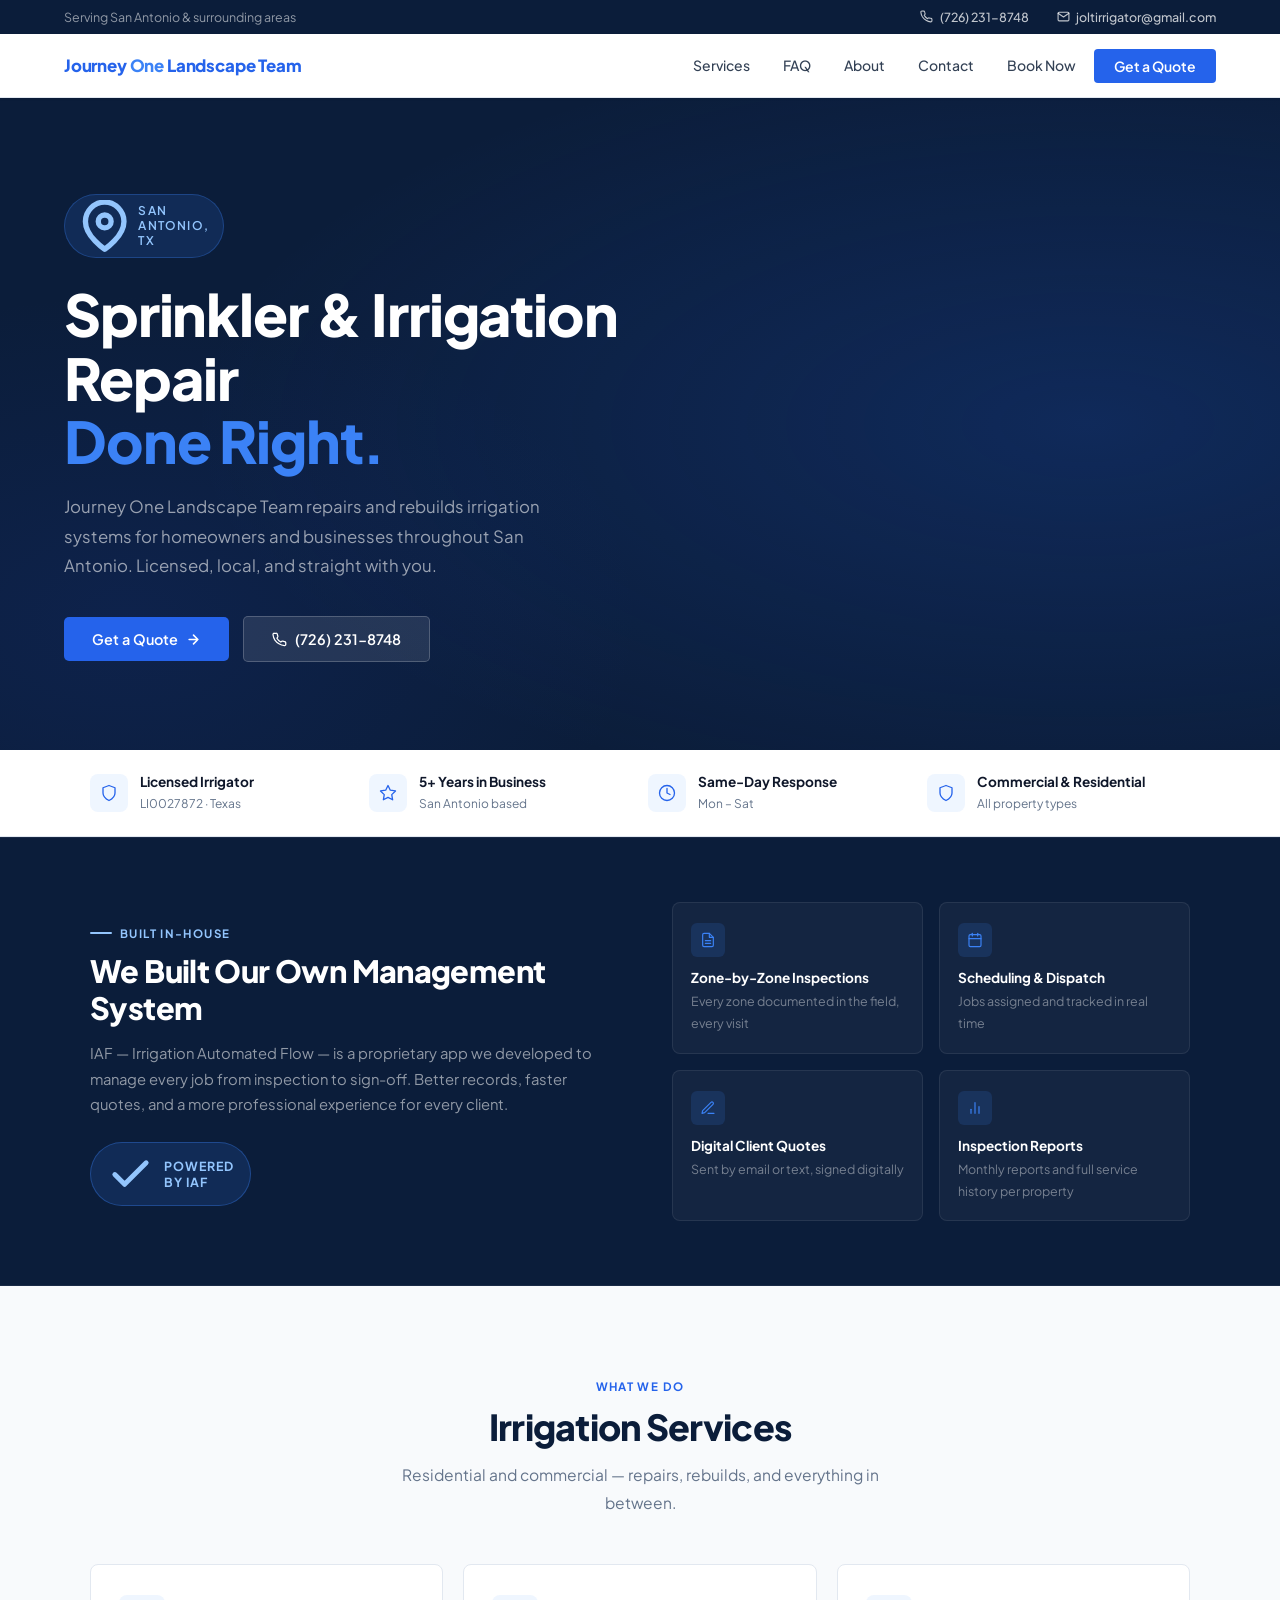
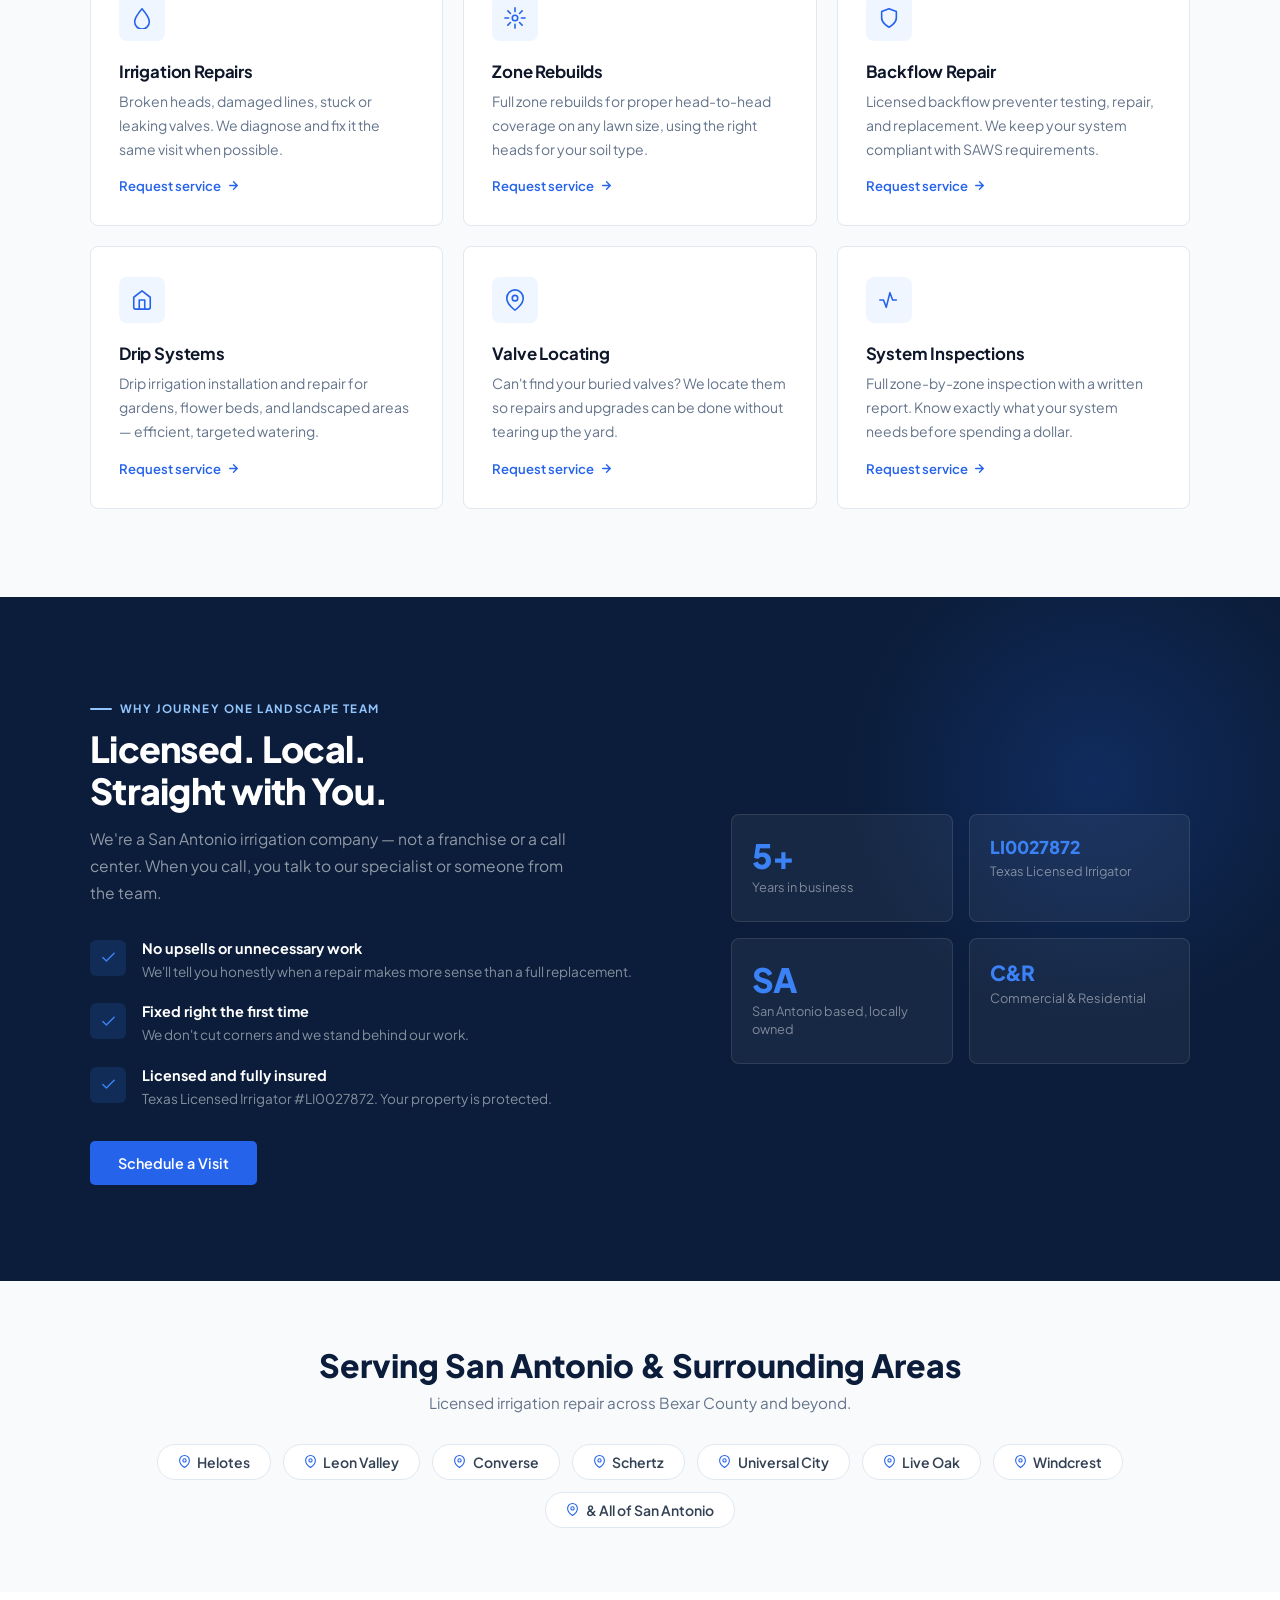
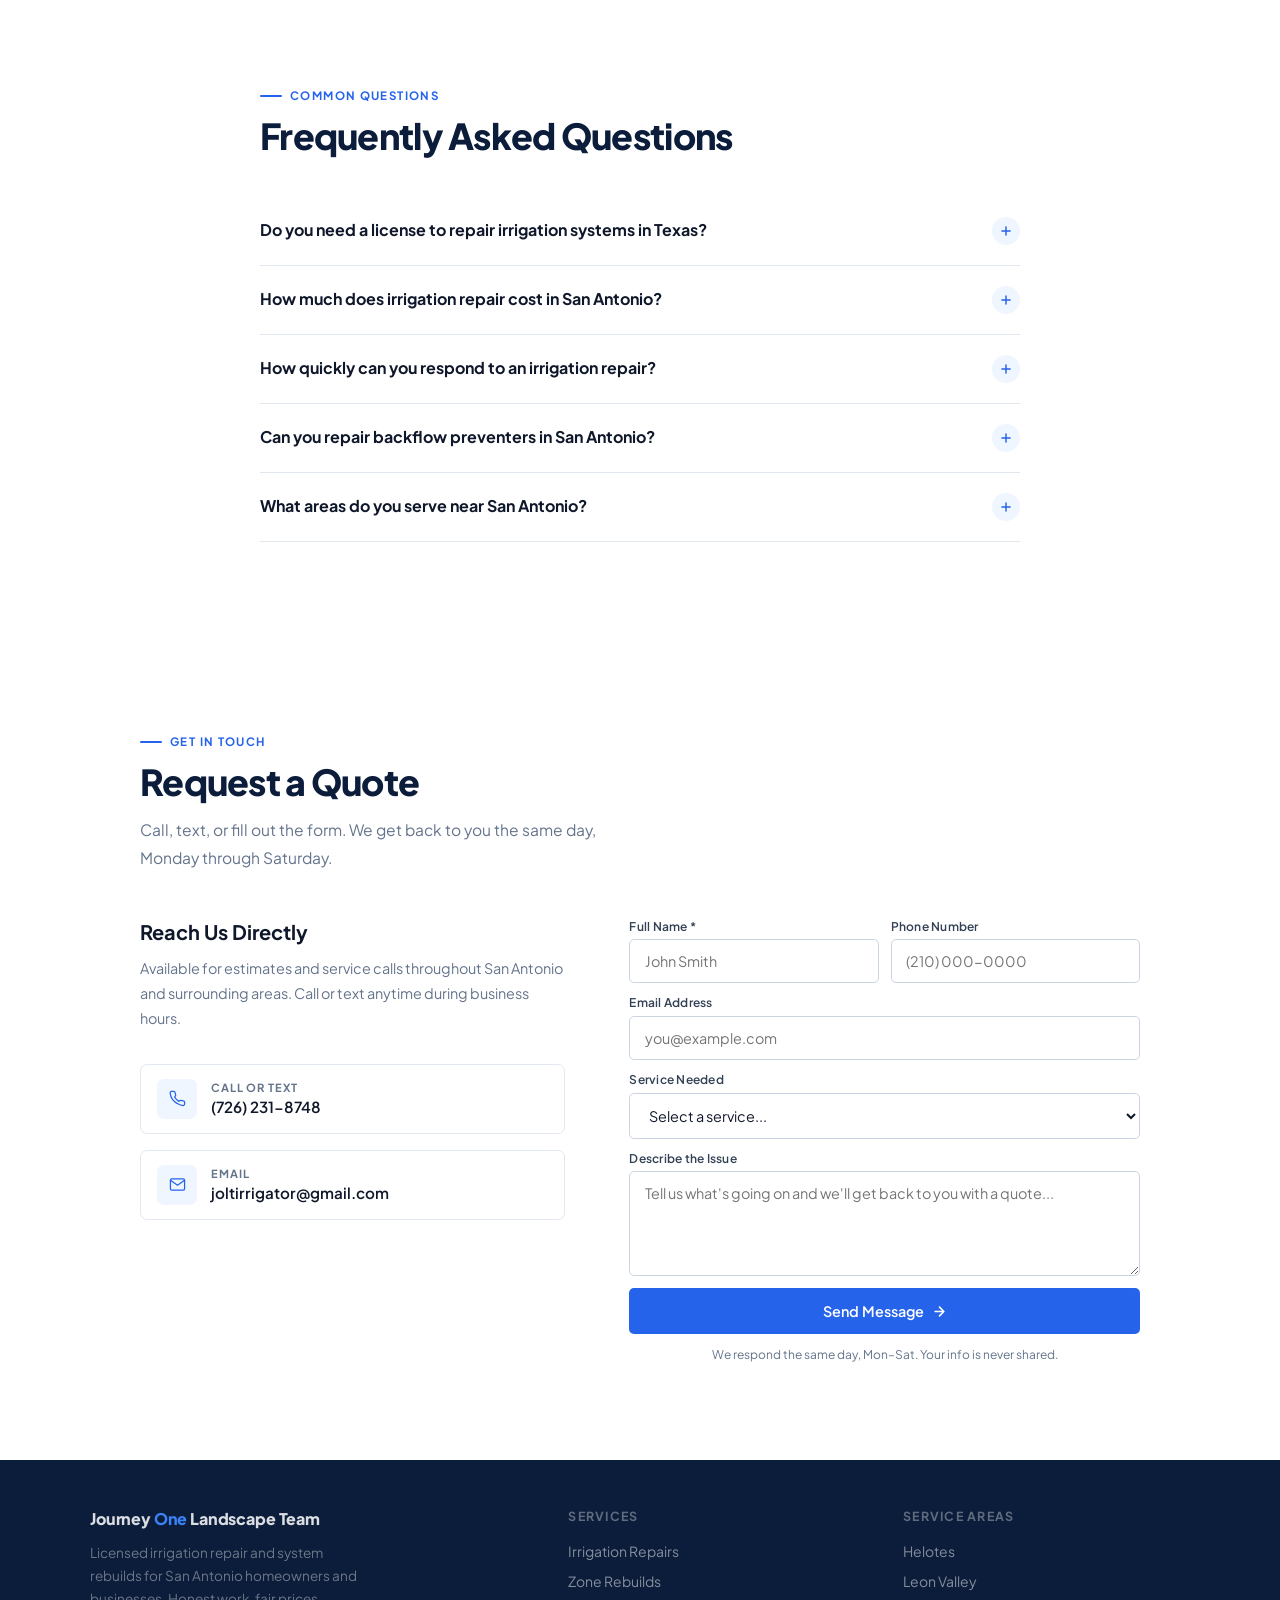
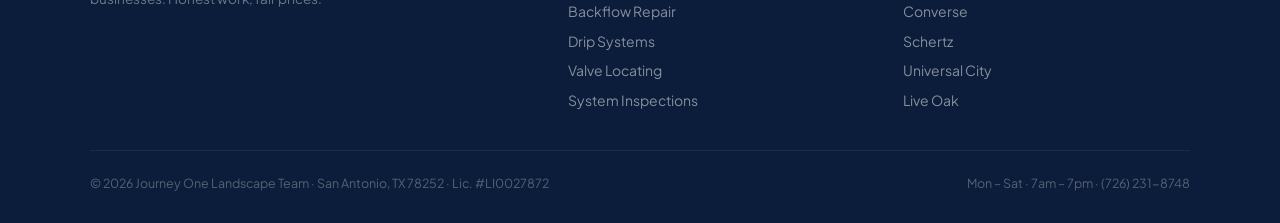
==== commit 628a2400: "Merge origin/main (was stale — pulls in PRs #1-6 and the pre-existing /book page) # Conflicts: #	ind" ====
--- a/index.html
+++ b/index.html
@@ -1,872 +1,402 @@
 <!DOCTYPE html>
 <html lang="en">
 <head>
+  <meta name="google-site-verification" content="IxEOKK55iK6o5CwrQmh5I3TAtb5yOq-7-8dCl803Zf4" />
   <meta charset="UTF-8" />
   <meta name="viewport" content="width=device-width, initial-scale=1.0" />
-  <title>Journey One Landscape Team – Irrigation Repair San Antonio, TX</title>
-  <link href="https://fonts.googleapis.com/css2?family=Plus+Jakarta+Sans:wght@300;400;500;600;700;800&display=swap" rel="stylesheet" />
+  <title>Sprinkler &amp; Irrigation Repair San Antonio, TX | Journey One Landscape Team</title>
+  <meta name="description" content="Licensed irrigation repair and sprinkler system services in San Antonio, TX. TCEQ Licensed Irrigator LI0027872. Same-day response. Repairs, zone rebuilds, drip systems, backflow repair. Call (726) 231-8748." />
+  <meta name="keywords" content="irrigation repair San Antonio, sprinkler repair San Antonio TX, licensed irrigator San Antonio, backflow repair San Antonio, drip irrigation San Antonio, zone rebuild San Antonio, sprinkler system repair near me" />
+  <meta name="robots" content="index, follow" />
+  <meta name="author" content="Journey One Landscape Team" />
+  <meta property="og:title" content="Sprinkler &amp; Irrigation Repair San Antonio, TX | Journey One Landscape Team" />
+  <meta property="og:description" content="Licensed sprinkler and irrigation repair contractor serving San Antonio. TCEQ Licensed Irrigator LI0027872. Same-day response. Call (726) 231-8748." />
+  <meta property="og:url" content="https://www.journeyonelandscapeteam.com" />
+  <meta property="og:type" content="website" />
+  <link rel="canonical" href="https://www.journeyonelandscapeteam.com/" />
+
+  <!-- LocalBusiness Schema -->
+  <script type="application/ld+json">
+  {
+    "@context": "https://schema.org",
+    "@type": "LocalBusiness",
+    "name": "Journey One Landscape Team",
+    "url": "https://www.journeyonelandscapeteam.com",
+    "telephone": "+17262318748",
+    "email": "joltirrigator@gmail.com",
+    "description": "Licensed irrigation contractor serving San Antonio and surrounding areas. Specializing in sprinkler repair, drip irrigation, zone rebuilds, French drains, backflow repair, and valve locating. TCEQ Licensed Irrigator LI0027872.",
+    "address": {
+      "@type": "PostalAddress",
+      "addressLocality": "San Antonio",
+      "addressRegion": "TX",
+      "postalCode": "78252",
+      "addressCountry": "US"
+    },
+    "geo": {
+      "@type": "GeoCoordinates",
+      "latitude": 29.4241,
+      "longitude": -98.4936
+    },
+    "areaServed": [
+      {"@type": "City", "name": "San Antonio"},
+      {"@type": "City", "name": "Helotes"},
+      {"@type": "City", "name": "Leon Valley"},
+      {"@type": "City", "name": "Converse"},
+      {"@type": "City", "name": "Schertz"},
+      {"@type": "City", "name": "Universal City"},
+      {"@type": "City", "name": "Live Oak"},
+      {"@type": "City", "name": "Windcrest"}
+    ],
+    "hasOfferCatalog": {
+      "@type": "OfferCatalog",
+      "name": "Irrigation Services",
+      "itemListElement": [
+        {"@type": "Offer", "itemOffered": {"@type": "Service", "name": "Irrigation Repair"}},
+        {"@type": "Offer", "itemOffered": {"@type": "Service", "name": "Zone Rebuilds"}},
+        {"@type": "Offer", "itemOffered": {"@type": "Service", "name": "Backflow Repair"}},
+        {"@type": "Offer", "itemOffered": {"@type": "Service", "name": "Drip System Installation"}},
+        {"@type": "Offer", "itemOffered": {"@type": "Service", "name": "Valve Locating"}},
+        {"@type": "Offer", "itemOffered": {"@type": "Service", "name": "Sprinkler Repair"}}
+      ]
+    },
+    "hasCredential": {
+      "@type": "EducationalOccupationalCredential",
+      "credentialCategory": "license",
+      "name": "TCEQ Licensed Irrigator",
+      "identifier": "LI0027872",
+      "recognizedBy": {"@type": "Organization", "name": "Texas Commission on Environmental Quality"}
+    },
+    "aggregateRating": {
+      "@type": "AggregateRating",
+      "ratingValue": "5.0",
+      "reviewCount": "4",
+      "bestRating": "5"
+    },
+    "review": [
+      {
+        "@type": "Review",
+        "author": {"@type": "Person", "name": "PVB"},
+        "datePublished": "2025-02-05",
+        "reviewRating": {"@type": "Rating", "ratingValue": "5", "bestRating": "5"},
+        "reviewBody": "Absolutely satisfied with the service provided. This team focuses on doing it right and we are happy to refer them to others!"
+      },
+      {
+        "@type": "Review",
+        "author": {"@type": "Person", "name": "Lilly"},
+        "datePublished": "2024-10-02",
+        "reviewRating": {"@type": "Rating", "ratingValue": "5", "bestRating": "5"},
+        "reviewBody": "Isaac was extremely honest and helpful through the process of repairing our sprinklers! He worked all day to make sure the job was done and even fixed a few things that we didn't realize were wrong! We really appreciate him and will use him in the future. Cannot recommend enough!"
+      },
+      {
+        "@type": "Review",
+        "author": {"@type": "Person", "name": "Gloria Silva"},
+        "datePublished": "2024-10-23",
+        "reviewRating": {"@type": "Rating", "ratingValue": "5", "bestRating": "5"},
+        "reviewBody": "Professionalism at its finest!"
+      }
+    ],
+    "priceRange": "$$",
+    "openingHoursSpecification": [
+      {
+        "@type": "OpeningHoursSpecification",
+        "dayOfWeek": ["Monday","Tuesday","Wednesday","Thursday","Friday","Saturday"],
+        "opens": "07:00",
+        "closes": "19:00"
+      }
+    ]
+  }
+  </script>
+
+  <!-- FAQ Schema -->
+  <script type="application/ld+json">
+  {
+    "@context": "https://schema.org",
+    "@type": "FAQPage",
+    "mainEntity": [
+      {
+        "@type": "Question",
+        "name": "Do you need a license to repair irrigation systems in Texas?",
+        "acceptedAnswer": {
+          "@type": "Answer",
+          "text": "Yes. In Texas, irrigation work must be performed or directly supervised by a TCEQ Licensed Irrigator. Journey One Landscape Team holds Texas Licensed Irrigator license LI0027872, issued by the Texas Commission on Environmental Quality."
+        }
+      },
+      {
+        "@type": "Question",
+        "name": "How much does irrigation repair cost in San Antonio?",
+        "acceptedAnswer": {
+          "@type": "Answer",
+          "text": "Most irrigation repairs in San Antonio range from $75 to $300 depending on the issue. Simple head replacements are on the lower end; valve repairs, line breaks, and zone rebuilds vary by scope. We provide free estimates before any work begins."
+        }
+      },
+      {
+        "@type": "Question",
+        "name": "How quickly can you respond to an irrigation repair in San Antonio?",
+        "acceptedAnswer": {
+          "@type": "Answer",
+          "text": "We offer same-day response Monday through Saturday. Call or text (726) 231-8748 and we will get back to you the same day to schedule your service."
+        }
+      },
+      {
+        "@type": "Question",
+        "name": "What areas do you serve near San Antonio?",
+        "acceptedAnswer": {
+          "@type": "Answer",
+          "text": "We serve San Antonio and surrounding communities including Helotes, Leon Valley, Converse, Schertz, Universal City, Live Oak, and Windcrest."
+        }
+      },
+      {
+        "@type": "Question",
+        "name": "Can you repair backflow preventers in San Antonio?",
+        "acceptedAnswer": {
+          "@type": "Answer",
+          "text": "Yes. As a TCEQ Licensed Irrigator, we are authorized to test, repair, and replace backflow preventers and keep your system compliant with SAWS requirements."
+        }
+      }
+    ]
+  }
+  </script>
+
+  <!-- Preconnect for performance -->
+  <link rel="preconnect" href="https://fonts.googleapis.com" />
+  <link rel="preconnect" href="https://fonts.gstatic.com" crossorigin />
+  <link href="https://fonts.googleapis.com/css2?family=Plus+Jakarta+Sans:wght@400;500;600;700;800&display=swap" rel="stylesheet" />
+
   <style>
     *, *::before, *::after { box-sizing: border-box; margin: 0; padding: 0; }
-
     :root {
-      --navy:     #0b1d3a;
-      --dark:     #0d2757;
-      --blue:     #1a4dbd;
-      --mid:      #2563eb;
-      --bright:   #3b82f6;
-      --light:    #eff6ff;
-      --border:   #dbeafe;
-      --white:    #ffffff;
-      --gray:     #f8fafc;
-      --text:     #0f172a;
-      --body:     #334155;
-      --muted:    #64748b;
+      --navy:#0b1d3a; --dark:#0d2757; --blue:#1a4dbd; --mid:#2563eb;
+      --bright:#3b82f6; --light:#eff6ff; --border:#dbeafe; --white:#ffffff;
+      --gray:#f8fafc; --text:#0f172a; --body:#334155; --muted:#64748b;
     }
-
     html { scroll-behavior: smooth; }
-
-    body {
-      font-family: 'Plus Jakarta Sans', sans-serif;
-      color: var(--text);
-      background: var(--white);
-      overflow-x: hidden;
-    }
+    body { font-family: 'Plus Jakarta Sans', sans-serif; color: var(--text); background: var(--white); overflow-x: hidden; }
 
     /* ── TOP BAR ── */
-    .topbar {
-      background: var(--navy);
-      padding: 0.55rem 5%;
-      display: flex;
-      align-items: center;
-      justify-content: space-between;
-      font-size: 0.78rem;
-      color: rgba(255,255,255,0.55);
-    }
-
-    .topbar a {
-      color: rgba(255,255,255,0.75);
-      text-decoration: none;
-      display: flex;
-      align-items: center;
-      gap: 0.4rem;
-      font-weight: 500;
-      transition: color 0.2s;
-    }
-
+    .topbar { background: var(--navy); padding: 0.55rem 5%; display: flex; align-items: center; justify-content: space-between; font-size: 0.78rem; color: rgba(255,255,255,0.55); }
+    .topbar a { color: rgba(255,255,255,0.75); text-decoration: none; display: flex; align-items: center; gap: 0.4rem; font-weight: 500; transition: color 0.2s; }
     .topbar a:hover { color: var(--white); }
-
     .topbar-right { display: flex; gap: 1.75rem; }
 
     /* ── NAV ── */
-    nav {
-      position: sticky;
-      top: 0;
-      z-index: 100;
-      background: var(--white);
-      border-bottom: 1px solid #e2e8f0;
-      padding: 0 5%;
-      display: flex;
-      align-items: center;
-      justify-content: space-between;
-      height: 64px;
-      box-shadow: 0 1px 3px rgba(0,0,0,0.06);
-    }
-
-    .nav-logo {
-      font-size: 1.05rem;
-      font-weight: 800;
-      color: var(--mid);
-      letter-spacing: -0.01em;
-      text-decoration: none;
-    }
-
+    nav { position: sticky; top: 0; z-index: 200; background: var(--white); border-bottom: 1px solid #e2e8f0; padding: 0 5%; display: flex; align-items: center; justify-content: space-between; height: 64px; box-shadow: 0 1px 3px rgba(0,0,0,0.06); }
+    .nav-logo { font-size: 1.05rem; font-weight: 800; color: var(--mid); letter-spacing: -0.01em; text-decoration: none; }
     .nav-logo span { color: var(--bright); }
-
     .nav-links { display: flex; gap: 0.25rem; list-style: none; }
-
-    .nav-links a {
-      color: var(--body);
-      text-decoration: none;
-      font-size: 0.875rem;
-      font-weight: 500;
-      padding: 0.45rem 0.9rem;
-      border-radius: 4px;
-      transition: background 0.15s, color 0.15s;
-    }
-
-    .nav-links a:hover {
-      background: var(--light);
-      color: var(--blue);
-    }
-
-    .nav-cta {
-      background: var(--mid);
-      color: var(--white) !important;
-      padding: 0.5rem 1.25rem !important;
-      border-radius: 4px;
-      font-weight: 600 !important;
-    }
-
-    .nav-cta:hover {
-      background: var(--blue) !important;
-      color: var(--white) !important;
-    }
+    .nav-links a { color: var(--body); text-decoration: none; font-size: 0.875rem; font-weight: 500; padding: 0.45rem 0.9rem; border-radius: 4px; transition: background 0.15s, color 0.15s; }
+    .nav-links a:hover { background: var(--light); color: var(--blue); }
+    .nav-cta { background: var(--mid); color: var(--white) !important; padding: 0.5rem 1.25rem !important; border-radius: 4px; font-weight: 600 !important; }
+    .nav-cta:hover { background: var(--blue) !important; }
+
+    /* ── HAMBURGER ── */
+    .hamburger { display: none; flex-direction: column; gap: 5px; cursor: pointer; padding: 4px; background: none; border: none; }
+    .hamburger span { display: block; width: 24px; height: 2px; background: var(--text); border-radius: 2px; transition: all 0.3s; }
+    .hamburger.open span:nth-child(1) { transform: translateY(7px) rotate(45deg); }
+    .hamburger.open span:nth-child(2) { opacity: 0; }
+    .hamburger.open span:nth-child(3) { transform: translateY(-7px) rotate(-45deg); }
+
+    /* ── MOBILE MENU ── */
+    .mobile-menu { display: none; position: fixed; top: 64px; left: 0; right: 0; bottom: 0; background: var(--white); z-index: 199; padding: 2rem 5%; flex-direction: column; gap: 0.5rem; overflow-y: auto; }
+    .mobile-menu.open { display: flex; }
+    .mobile-menu a { color: var(--text); text-decoration: none; font-size: 1.1rem; font-weight: 600; padding: 1rem 0; border-bottom: 1px solid #f1f5f9; display: block; }
+    .mobile-menu a:last-child { margin-top: 1rem; background: var(--mid); color: var(--white); text-align: center; padding: 1rem; border-radius: 6px; border: none; font-size: 1rem; }
 
     /* ── HERO ── */
-    .hero {
-      background: var(--navy);
-      padding: 6rem 5% 5.5rem;
-      position: relative;
-      overflow: hidden;
-    }
-
-    .hero::after {
-      content: '';
-      position: absolute;
-      inset: 0;
-      background:
-        radial-gradient(ellipse 70% 60% at 85% 50%, rgba(37, 99, 235, 0.18) 0%, transparent 100%),
-        radial-gradient(ellipse 40% 50% at 10% 80%, rgba(30, 64, 175, 0.15) 0%, transparent 100%);
-      pointer-events: none;
-    }
-
-    .hero-content {
-      max-width: 680px;
-      position: relative;
-      z-index: 1;
-      animation: fadeUp 0.7s ease both;
-    }
-
-    .hero-badge {
-      display: inline-flex;
-      align-items: center;
-      gap: 0.5rem;
-      background: rgba(59, 130, 246, 0.15);
-      border: 1px solid rgba(59, 130, 246, 0.3);
-      color: #93c5fd;
-      font-size: 0.75rem;
-      font-weight: 600;
-      letter-spacing: 0.1em;
-      text-transform: uppercase;
-      padding: 0.35rem 0.875rem;
-      border-radius: 2rem;
-      margin-bottom: 1.5rem;
-    }
-
-    .hero-badge svg { width: 12px; height: 12px; }
-
-    .hero h1 {
-      font-size: clamp(2.6rem, 4.5vw, 3.75rem);
-      font-weight: 800;
-      line-height: 1.1;
-      color: var(--white);
-      letter-spacing: -0.02em;
-      margin-bottom: 1.25rem;
-    }
-
-    .hero h1 .highlight {
-      color: var(--bright);
-    }
-
-    .hero p {
-      font-size: 1.05rem;
-      line-height: 1.75;
-      color: rgba(255,255,255,0.58);
-      margin-bottom: 2.25rem;
-      max-width: 520px;
-      font-weight: 400;
-    }
-
+    .hero { background: var(--navy); padding: 6rem 5% 5.5rem; position: relative; overflow: hidden; }
+    .hero::after { content: ''; position: absolute; inset: 0; background: radial-gradient(ellipse 70% 60% at 85% 50%, rgba(37,99,235,0.18) 0%, transparent 100%), radial-gradient(ellipse 40% 50% at 10% 80%, rgba(30,64,175,0.15) 0%, transparent 100%); pointer-events: none; }
+    .hero-content { max-width: 680px; position: relative; z-index: 1; animation: fadeUp 0.7s ease both; }
+    .hero-badge { display: inline-flex; align-items: center; gap: 0.5rem; background: rgba(59,130,246,0.15); border: 1px solid rgba(59,130,246,0.3); color: #93c5fd; font-size: 0.75rem; font-weight: 600; letter-spacing: 0.1em; text-transform: uppercase; padding: 0.35rem 0.875rem; border-radius: 2rem; margin-bottom: 1.5rem; }
+    .hero h1 { font-size: clamp(2.6rem,4.5vw,3.75rem); font-weight: 800; line-height: 1.1; color: var(--white); letter-spacing: -0.02em; margin-bottom: 1.25rem; }
+    .hero h1 .highlight { color: var(--bright); }
+    .hero p { font-size: 1.05rem; line-height: 1.75; color: rgba(255,255,255,0.58); margin-bottom: 2.25rem; max-width: 520px; }
     .hero-cta { display: flex; gap: 0.875rem; flex-wrap: wrap; align-items: center; }
-
-    .btn {
-      display: inline-flex;
-      align-items: center;
-      gap: 0.5rem;
-      padding: 0.8rem 1.75rem;
-      border-radius: 5px;
-      font-family: 'Plus Jakarta Sans', sans-serif;
-      font-size: 0.9rem;
-      font-weight: 600;
-      text-decoration: none;
-      border: none;
-      cursor: pointer;
-      transition: all 0.2s;
-    }
-
-    .btn-blue {
-      background: var(--mid);
-      color: var(--white);
-    }
-
-    .btn-blue:hover {
-      background: var(--blue);
-      transform: translateY(-1px);
-      box-shadow: 0 8px 20px rgba(37, 99, 235, 0.35);
-    }
-
-    .btn-white {
-      background: rgba(255,255,255,0.1);
-      color: var(--white);
-      border: 1px solid rgba(255,255,255,0.2);
-    }
-
-    .btn-white:hover {
-      background: rgba(255,255,255,0.18);
-    }
-
-    .btn-dark {
-      background: var(--navy);
-      color: var(--white);
-    }
-
-    .btn-dark:hover { background: var(--dark); }
+    .btn { display: inline-flex; align-items: center; gap: 0.5rem; padding: 0.8rem 1.75rem; border-radius: 5px; font-family: 'Plus Jakarta Sans', sans-serif; font-size: 0.9rem; font-weight: 600; text-decoration: none; border: none; cursor: pointer; transition: all 0.2s; }
+    .btn-blue { background: var(--mid); color: var(--white); }
+    .btn-blue:hover { background: var(--blue); transform: translateY(-1px); box-shadow: 0 8px 20px rgba(37,99,235,0.35); }
+    .btn-white { background: rgba(255,255,255,0.1); color: var(--white); border: 1px solid rgba(255,255,255,0.2); }
+    .btn-white:hover { background: rgba(255,255,255,0.18); }
 
     /* ── TRUST STRIP ── */
-    .trust {
-      background: var(--white);
-      border-bottom: 1px solid #e2e8f0;
-      padding: 1.5rem 5%;
-    }
-
-    .trust-inner {
-      max-width: 1100px;
-      margin: 0 auto;
-      display: grid;
-      grid-template-columns: repeat(4, 1fr);
-      gap: 1rem;
-    }
-
-    .trust-item {
-      display: flex;
-      align-items: center;
-      gap: 0.75rem;
-    }
-
-    .trust-icon {
-      width: 38px;
-      height: 38px;
-      background: var(--light);
-      border-radius: 8px;
-      display: flex;
-      align-items: center;
-      justify-content: center;
-      color: var(--mid);
-      flex-shrink: 0;
-    }
-
+    .trust { background: var(--white); border-bottom: 1px solid #e2e8f0; padding: 1.5rem 5%; }
+    .trust-inner { max-width: 1100px; margin: 0 auto; display: grid; grid-template-columns: repeat(4,1fr); gap: 1rem; }
+    .trust-item { display: flex; align-items: center; gap: 0.75rem; }
+    .trust-icon { width: 38px; height: 38px; background: var(--light); border-radius: 8px; display: flex; align-items: center; justify-content: center; color: var(--mid); flex-shrink: 0; }
     .trust-icon svg { width: 18px; height: 18px; }
-
-    .trust-item strong {
-      display: block;
-      font-size: 0.85rem;
-      font-weight: 700;
-      color: var(--text);
-      line-height: 1.2;
-    }
-
-    .trust-item span {
-      font-size: 0.75rem;
-      color: var(--muted);
-    }
+    .trust-item strong { display: block; font-size: 0.85rem; font-weight: 700; color: var(--text); line-height: 1.2; }
+    .trust-item span { font-size: 0.75rem; color: var(--muted); }
 
     /* ── SECTION SHARED ── */
-    .section-eyebrow {
-      display: inline-flex;
-      align-items: center;
-      gap: 0.5rem;
-      font-size: 0.72rem;
-      font-weight: 700;
-      letter-spacing: 0.12em;
-      text-transform: uppercase;
-      color: var(--mid);
-      margin-bottom: 0.75rem;
-    }
-
-    .section-eyebrow::before {
-      content: '';
-      display: block;
-      width: 22px;
-      height: 2px;
-      background: var(--mid);
-      border-radius: 1px;
-    }
-
+    .section-eyebrow { display: inline-flex; align-items: center; gap: 0.5rem; font-size: 0.72rem; font-weight: 700; letter-spacing: 0.12em; text-transform: uppercase; color: var(--mid); margin-bottom: 0.75rem; }
+    .section-eyebrow::before { content: ''; display: block; width: 22px; height: 2px; background: var(--mid); border-radius: 1px; }
     .section-eyebrow.light { color: #93c5fd; }
     .section-eyebrow.light::before { background: #93c5fd; }
-
-    h2.section-title {
-      font-size: clamp(1.85rem, 2.8vw, 2.5rem);
-      font-weight: 800;
-      letter-spacing: -0.02em;
-      line-height: 1.15;
-      margin-bottom: 0.875rem;
-    }
-
+    h2.section-title { font-size: clamp(1.85rem,2.8vw,2.5rem); font-weight: 800; letter-spacing: -0.02em; line-height: 1.15; margin-bottom: 0.875rem; }
     h2.section-title.dark { color: var(--navy); }
     h2.section-title.light { color: var(--white); }
-
-    .section-sub {
-      font-size: 0.975rem;
-      line-height: 1.75;
-      color: var(--muted);
-      max-width: 480px;
-    }
-
+    .section-sub { font-size: 0.975rem; line-height: 1.75; color: var(--muted); max-width: 480px; }
     .section-sub.light { color: rgba(255,255,255,0.55); }
 
-    /* ── IAF TECH BAND ── */
-    .iaf-band {
-      background: var(--navy);
-      padding: 4rem 5%;
-      border-top: 1px solid rgba(255,255,255,0.06);
-      border-bottom: 1px solid rgba(255,255,255,0.06);
-    }
-
-    .iaf-inner {
-      max-width: 1100px;
-      margin: 0 auto;
-      display: grid;
-      grid-template-columns: 1fr 1fr;
-      gap: 4rem;
-      align-items: center;
-    }
-
+    /* ── IAF BAND ── */
+    .iaf-band { background: var(--navy); padding: 4rem 5%; border-top: 1px solid rgba(255,255,255,0.06); border-bottom: 1px solid rgba(255,255,255,0.06); }
+    .iaf-inner { max-width: 1100px; margin: 0 auto; display: grid; grid-template-columns: 1fr 1fr; gap: 4rem; align-items: center; }
     .iaf-text .section-eyebrow { color: #93c5fd; }
     .iaf-text .section-eyebrow::before { background: #93c5fd; }
-
-    .iaf-text h2 {
-      font-size: clamp(1.6rem, 2.4vw, 2.1rem);
-      font-weight: 800;
-      color: var(--white);
-      letter-spacing: -0.02em;
-      line-height: 1.2;
-      margin-bottom: 0.875rem;
-    }
-
-    .iaf-text p {
-      font-size: 0.925rem;
-      color: rgba(255,255,255,0.55);
-      line-height: 1.75;
-      margin-bottom: 1.5rem;
-    }
-
-    .iaf-badge {
-      display: inline-flex;
-      align-items: center;
-      gap: 0.6rem;
-      background: rgba(59,130,246,0.15);
-      border: 1px solid rgba(59,130,246,0.35);
-      color: #93c5fd;
-      font-size: 0.78rem;
-      font-weight: 700;
-      letter-spacing: 0.08em;
-      text-transform: uppercase;
-      padding: 0.45rem 1rem;
-      border-radius: 2rem;
-    }
-
-    .iaf-badge svg { width: 13px; height: 13px; }
-
-    .iaf-features {
-      display: grid;
-      grid-template-columns: 1fr 1fr;
-      gap: 1rem;
-    }
-
-    .iaf-feature {
-      background: rgba(255,255,255,0.04);
-      border: 1px solid rgba(255,255,255,0.08);
-      border-radius: 8px;
-      padding: 1.25rem 1.125rem;
-      transition: background 0.2s, border-color 0.2s;
-    }
-
-    .iaf-feature:hover {
-      background: rgba(59,130,246,0.1);
-      border-color: rgba(59,130,246,0.25);
-    }
-
-    .iaf-feature-icon {
-      width: 34px;
-      height: 34px;
-      background: rgba(59,130,246,0.15);
-      border-radius: 6px;
-      display: flex;
-      align-items: center;
-      justify-content: center;
-      color: var(--bright);
-      margin-bottom: 0.75rem;
-    }
-
+    .iaf-text h2 { font-size: clamp(1.6rem,2.4vw,2.1rem); font-weight: 800; color: var(--white); letter-spacing: -0.02em; line-height: 1.2; margin-bottom: 0.875rem; }
+    .iaf-text p { font-size: 0.925rem; color: rgba(255,255,255,0.55); line-height: 1.75; margin-bottom: 1.5rem; }
+    .iaf-badge { display: inline-flex; align-items: center; gap: 0.6rem; background: rgba(59,130,246,0.15); border: 1px solid rgba(59,130,246,0.35); color: #93c5fd; font-size: 0.78rem; font-weight: 700; letter-spacing: 0.08em; text-transform: uppercase; padding: 0.45rem 1rem; border-radius: 2rem; }
+    .iaf-features { display: grid; grid-template-columns: 1fr 1fr; gap: 1rem; }
+    .iaf-feature { background: rgba(255,255,255,0.04); border: 1px solid rgba(255,255,255,0.08); border-radius: 8px; padding: 1.25rem 1.125rem; transition: background 0.2s, border-color 0.2s; }
+    .iaf-feature:hover { background: rgba(59,130,246,0.1); border-color: rgba(59,130,246,0.25); }
+    .iaf-feature-icon { width: 34px; height: 34px; background: rgba(59,130,246,0.15); border-radius: 6px; display: flex; align-items: center; justify-content: center; color: var(--bright); margin-bottom: 0.75rem; }
     .iaf-feature-icon svg { width: 16px; height: 16px; }
-
-    .iaf-feature strong {
-      display: block;
-      font-size: 0.85rem;
-      font-weight: 700;
-      color: var(--white);
-      margin-bottom: 0.2rem;
-    }
-
-    .iaf-feature span {
-      font-size: 0.78rem;
-      color: rgba(255,255,255,0.42);
-      line-height: 1.5;
-    }
-
-    @media (max-width: 900px) {
-      .iaf-inner { grid-template-columns: 1fr; gap: 2.5rem; }
-    }
+    .iaf-feature strong { display: block; font-size: 0.85rem; font-weight: 700; color: var(--white); margin-bottom: 0.2rem; }
+    .iaf-feature span { font-size: 0.78rem; color: rgba(255,255,255,0.42); line-height: 1.5; }
 
     /* ── SERVICES ── */
-    .services {
-      padding: 5.5rem 5%;
-      background: var(--gray);
-    }
-
-    .services-header {
-      text-align: center;
-      margin-bottom: 3rem;
-    }
-
+    .services { padding: 5.5rem 5%; background: var(--gray); }
+    .services-header { text-align: center; margin-bottom: 3rem; }
     .services-header .section-eyebrow { justify-content: center; }
     .services-header .section-eyebrow::before { display: none; }
     .services-header .section-sub { margin: 0 auto; }
-
-    .services-grid {
-      display: grid;
-      grid-template-columns: repeat(3, 1fr);
-      gap: 1.25rem;
-      max-width: 1100px;
-      margin: 0 auto;
-    }
-
-    .service-card {
-      background: var(--white);
-      border: 1px solid #e2e8f0;
-      border-radius: 8px;
-      padding: 1.875rem 1.75rem;
-      transition: box-shadow 0.2s, border-color 0.2s, transform 0.2s;
-    }
-
-    .service-card:hover {
-      box-shadow: 0 10px 40px rgba(15, 23, 42, 0.1);
-      border-color: var(--border);
-      transform: translateY(-3px);
-    }
-
-    .service-icon {
-      width: 46px;
-      height: 46px;
-      background: var(--light);
-      border-radius: 8px;
-      display: flex;
-      align-items: center;
-      justify-content: center;
-      color: var(--mid);
-      margin-bottom: 1.25rem;
-    }
-
+    .services-grid { display: grid; grid-template-columns: repeat(3,1fr); gap: 1.25rem; max-width: 1100px; margin: 0 auto; }
+    .service-card { background: var(--white); border: 1px solid #e2e8f0; border-radius: 8px; padding: 1.875rem 1.75rem; transition: box-shadow 0.2s, border-color 0.2s, transform 0.2s; }
+    .service-card:hover { box-shadow: 0 10px 40px rgba(15,23,42,0.1); border-color: var(--border); transform: translateY(-3px); }
+    .service-icon { width: 46px; height: 46px; background: var(--light); border-radius: 8px; display: flex; align-items: center; justify-content: center; color: var(--mid); margin-bottom: 1.25rem; }
     .service-icon svg { width: 22px; height: 22px; }
-
-    .service-card h3 {
-      font-size: 1.05rem;
-      font-weight: 700;
-      color: var(--text);
-      margin-bottom: 0.5rem;
-      letter-spacing: -0.01em;
-    }
-
-    .service-card p {
-      font-size: 0.875rem;
-      color: var(--muted);
-      line-height: 1.7;
-    }
-
-    .service-card .learn-more {
-      display: inline-flex;
-      align-items: center;
-      gap: 0.35rem;
-      margin-top: 1rem;
-      font-size: 0.82rem;
-      font-weight: 600;
-      color: var(--mid);
-      text-decoration: none;
-      transition: gap 0.2s;
-    }
-
+    .service-card h3 { font-size: 1.05rem; font-weight: 700; color: var(--text); margin-bottom: 0.5rem; letter-spacing: -0.01em; }
+    .service-card p { font-size: 0.875rem; color: var(--muted); line-height: 1.7; }
+    .service-card .learn-more { display: inline-flex; align-items: center; gap: 0.35rem; margin-top: 1rem; font-size: 0.82rem; font-weight: 600; color: var(--mid); text-decoration: none; transition: gap 0.2s; }
     .service-card .learn-more:hover { gap: 0.6rem; }
 
+    /* ── TESTIMONIALS ── */
+    .testimonials { padding: 5.5rem 5%; background: var(--white); }
+    .testimonials-header { text-align: center; margin-bottom: 3rem; }
+    .testimonials-header .section-eyebrow { justify-content: center; }
+    .testimonials-header .section-eyebrow::before { display: none; }
+    .stars { color: #f59e0b; font-size: 1rem; letter-spacing: 2px; margin-bottom: 0.75rem; }
+    .testimonials-grid { display: grid; grid-template-columns: repeat(3,1fr); gap: 1.25rem; max-width: 1100px; margin: 0 auto; }
+    .testimonial-card { background: var(--gray); border: 1px solid #e2e8f0; border-radius: 8px; padding: 1.75rem; position: relative; }
+    .testimonial-card::before { content: '\201C'; position: absolute; top: 1rem; right: 1.25rem; font-size: 4rem; color: var(--border); line-height: 1; font-family: Georgia, serif; }
+    .testimonial-card p { font-size: 0.9rem; color: var(--body); line-height: 1.75; margin-bottom: 1.25rem; font-style: italic; }
+    .testimonial-author { display: flex; align-items: center; gap: 0.75rem; }
+    .author-avatar { width: 38px; height: 38px; background: var(--mid); border-radius: 50%; display: flex; align-items: center; justify-content: center; color: var(--white); font-weight: 700; font-size: 0.85rem; flex-shrink: 0; }
+    .author-info strong { display: block; font-size: 0.85rem; font-weight: 700; color: var(--text); }
+    .author-info span { font-size: 0.75rem; color: var(--muted); }
+    .rating-summary { text-align: center; margin-top: 2.5rem; }
+    .rating-summary .big-stars { font-size: 1.5rem; color: #f59e0b; letter-spacing: 3px; }
+    .rating-summary p { font-size: 0.85rem; color: var(--muted); margin-top: 0.35rem; }
+
     /* ── ABOUT ── */
-    .about {
-      padding: 6rem 5%;
-      background: var(--navy);
-      position: relative;
-      overflow: hidden;
-    }
-
-    .about::before {
-      content: '';
-      position: absolute;
-      right: -5%;
-      top: -10%;
-      width: 500px;
-      height: 500px;
-      background: radial-gradient(circle, rgba(37, 99, 235, 0.2) 0%, transparent 70%);
-      pointer-events: none;
-    }
-
-    .about-inner {
-      max-width: 1100px;
-      margin: 0 auto;
-      display: grid;
-      grid-template-columns: 1.1fr 0.9fr;
-      gap: 5rem;
-      align-items: center;
-      position: relative;
-      z-index: 1;
-    }
-
-    .about-features {
-      display: flex;
-      flex-direction: column;
-      gap: 1.25rem;
-      margin: 2rem 0;
-    }
-
-    .about-feature {
-      display: flex;
-      gap: 1rem;
-      align-items: flex-start;
-    }
-
-    .about-feature-icon {
-      width: 36px;
-      height: 36px;
-      background: rgba(59, 130, 246, 0.15);
-      border-radius: 6px;
-      display: flex;
-      align-items: center;
-      justify-content: center;
-      color: var(--bright);
-      flex-shrink: 0;
-      margin-top: 1px;
-    }
-
+    .about { padding: 6rem 5%; background: var(--navy); position: relative; overflow: hidden; }
+    .about::before { content: ''; position: absolute; right: -5%; top: -10%; width: 500px; height: 500px; background: radial-gradient(circle, rgba(37,99,235,0.2) 0%, transparent 70%); pointer-events: none; }
+    .about-inner { max-width: 1100px; margin: 0 auto; display: grid; grid-template-columns: 1.1fr 0.9fr; gap: 5rem; align-items: center; position: relative; z-index: 1; }
+    .about-features { display: flex; flex-direction: column; gap: 1.25rem; margin: 2rem 0; }
+    .about-feature { display: flex; gap: 1rem; align-items: flex-start; }
+    .about-feature-icon { width: 36px; height: 36px; background: rgba(59,130,246,0.15); border-radius: 6px; display: flex; align-items: center; justify-content: center; color: var(--bright); flex-shrink: 0; margin-top: 1px; }
     .about-feature-icon svg { width: 17px; height: 17px; }
-
-    .about-feature-text strong {
-      display: block;
-      font-size: 0.9rem;
-      font-weight: 700;
-      color: var(--white);
-      margin-bottom: 0.2rem;
-    }
-
-    .about-feature-text span {
-      font-size: 0.85rem;
-      color: rgba(255,255,255,0.5);
-      line-height: 1.5;
-    }
-
-    .about-stats {
-      display: grid;
-      grid-template-columns: 1fr 1fr;
-      gap: 1rem;
-    }
-
-    .stat-card {
-      background: rgba(255,255,255,0.05);
-      border: 1px solid rgba(255,255,255,0.1);
-      border-radius: 8px;
-      padding: 1.5rem 1.25rem;
-      transition: background 0.2s;
-    }
-
+    .about-feature-text strong { display: block; font-size: 0.9rem; font-weight: 700; color: var(--white); margin-bottom: 0.2rem; }
+    .about-feature-text span { font-size: 0.85rem; color: rgba(255,255,255,0.5); line-height: 1.5; }
+    .about-stats { display: grid; grid-template-columns: 1fr 1fr; gap: 1rem; }
+    .stat-card { background: rgba(255,255,255,0.05); border: 1px solid rgba(255,255,255,0.1); border-radius: 8px; padding: 1.5rem 1.25rem; transition: background 0.2s; }
     .stat-card:hover { background: rgba(255,255,255,0.08); }
-
-    .stat-number {
-      font-size: 2.1rem;
-      font-weight: 800;
-      color: var(--bright);
-      letter-spacing: -0.03em;
-      line-height: 1;
-      margin-bottom: 0.35rem;
-    }
-
-    .stat-label {
-      font-size: 0.8rem;
-      color: rgba(255,255,255,0.45);
-      line-height: 1.45;
-    }
+    .stat-number { font-size: 2.1rem; font-weight: 800; color: var(--bright); letter-spacing: -0.03em; line-height: 1; margin-bottom: 0.35rem; }
+    .stat-label { font-size: 0.8rem; color: rgba(255,255,255,0.45); line-height: 1.45; }
+
+    /* ── SERVICE AREAS ── */
+    .areas { padding: 4rem 5%; background: var(--gray); }
+    .areas-inner { max-width: 1100px; margin: 0 auto; text-align: center; }
+    .areas h2 { font-size: clamp(1.5rem,2.5vw,2rem); font-weight: 800; color: var(--navy); margin-bottom: 0.5rem; }
+    .areas p { color: var(--muted); font-size: 0.95rem; margin-bottom: 2rem; }
+    .areas-grid { display: flex; flex-wrap: wrap; gap: 0.75rem; justify-content: center; }
+    .area-chip { background: var(--white); border: 1px solid #e2e8f0; border-radius: 100px; padding: 0.5rem 1.25rem; font-size: 0.875rem; font-weight: 600; color: var(--body); text-decoration: none; transition: all 0.2s; display: inline-flex; align-items: center; gap: 0.4rem; }
+    .area-chip:hover { background: var(--light); border-color: var(--border); color: var(--mid); }
+    .area-chip svg { width: 13px; height: 13px; color: var(--mid); }
+
+    /* ── FAQ ── */
+    .faq { padding: 5.5rem 5%; background: var(--white); }
+    .faq-inner { max-width: 760px; margin: 0 auto; }
+    .faq-header { margin-bottom: 2.5rem; }
+    .faq-item { border-bottom: 1px solid #e2e8f0; }
+    .faq-question { width: 100%; display: flex; align-items: center; justify-content: space-between; gap: 1rem; padding: 1.25rem 0; background: none; border: none; cursor: pointer; text-align: left; font-family: 'Plus Jakarta Sans', sans-serif; }
+    .faq-question span { font-size: 1rem; font-weight: 700; color: var(--text); line-height: 1.4; }
+    .faq-icon { width: 28px; height: 28px; background: var(--light); border-radius: 50%; display: flex; align-items: center; justify-content: center; color: var(--mid); flex-shrink: 0; transition: transform 0.3s, background 0.2s; }
+    .faq-icon svg { width: 14px; height: 14px; }
+    .faq-item.open .faq-icon { transform: rotate(45deg); background: var(--mid); color: var(--white); }
+    .faq-answer { max-height: 0; overflow: hidden; transition: max-height 0.35s ease, padding 0.35s ease; }
+    .faq-answer p { font-size: 0.9rem; color: var(--muted); line-height: 1.75; padding-bottom: 1.25rem; }
+    .faq-item.open .faq-answer { max-height: 300px; }
 
     /* ── CONTACT ── */
-    .book-section {
-      padding: 5.5rem 5%;
-      background: var(--gray);
-      text-align: center;
-    }
-
-    .book-section .section-eyebrow { justify-content: center; }
-    .book-section .section-eyebrow::before { display: none; }
-    .book-section .section-sub { margin: 0 auto; }
-
-    .book-inner {
-      max-width: 500px;
-      margin: 2.5rem auto 0;
-    }
-
-    .book-inner iframe {
-      width: 100%;
-      border: 0;
-      border-radius: 18px;
-    }
-
-    .contact {
-      padding: 6rem 5%;
-      background: var(--white);
-    }
-
-    .contact-inner {
-      max-width: 1000px;
-      margin: 0 auto;
-    }
-
-    .contact-grid {
-      display: grid;
-      grid-template-columns: 1fr 1.2fr;
-      gap: 4rem;
-      margin-top: 3rem;
-    }
-
-    .contact-info h3 {
-      font-size: 1.25rem;
-      font-weight: 700;
-      color: var(--text);
-      margin-bottom: 0.75rem;
-      letter-spacing: -0.01em;
-    }
-
-    .contact-info > p {
-      font-size: 0.9rem;
-      color: var(--muted);
-      line-height: 1.75;
-      margin-bottom: 2rem;
-    }
-
-    .contact-method {
-      display: flex;
-      align-items: center;
-      gap: 0.875rem;
-      margin-bottom: 1rem;
-      text-decoration: none;
-      color: var(--text);
-      padding: 0.875rem 1rem;
-      border: 1px solid #e2e8f0;
-      border-radius: 7px;
-      transition: border-color 0.2s, background 0.2s;
-    }
-
-    .contact-method:hover {
-      border-color: var(--border);
-      background: var(--light);
-    }
-
-    .contact-method-icon {
-      width: 40px;
-      height: 40px;
-      background: var(--light);
-      border-radius: 7px;
-      display: flex;
-      align-items: center;
-      justify-content: center;
-      color: var(--mid);
-      flex-shrink: 0;
-    }
-
+    .contact { padding: 6rem 5%; background: var(--white); }
+    .contact-inner { max-width: 1000px; margin: 0 auto; }
+    .contact-grid { display: grid; grid-template-columns: 1fr 1.2fr; gap: 4rem; margin-top: 3rem; }
+    .contact-info h3 { font-size: 1.25rem; font-weight: 700; color: var(--text); margin-bottom: 0.75rem; }
+    .contact-info > p { font-size: 0.9rem; color: var(--muted); line-height: 1.75; margin-bottom: 2rem; }
+    .contact-method { display: flex; align-items: center; gap: 0.875rem; margin-bottom: 1rem; text-decoration: none; color: var(--text); padding: 0.875rem 1rem; border: 1px solid #e2e8f0; border-radius: 7px; transition: border-color 0.2s, background 0.2s; }
+    .contact-method:hover { border-color: var(--border); background: var(--light); }
+    .contact-method-icon { width: 40px; height: 40px; background: var(--light); border-radius: 7px; display: flex; align-items: center; justify-content: center; color: var(--mid); flex-shrink: 0; }
     .contact-method-icon svg { width: 17px; height: 17px; }
-
-    .contact-method-text strong {
-      display: block;
-      font-size: 0.7rem;
-      font-weight: 700;
-      letter-spacing: 0.08em;
-      text-transform: uppercase;
-      color: var(--muted);
-      margin-bottom: 0.15rem;
-    }
-
-    .contact-method-text span {
-      font-size: 0.95rem;
-      color: var(--text);
-      font-weight: 600;
-    }
-
-    /* ── FORM ── */
+    .contact-method-text strong { display: block; font-size: 0.7rem; font-weight: 700; letter-spacing: 0.08em; text-transform: uppercase; color: var(--muted); margin-bottom: 0.15rem; }
+    .contact-method-text span { font-size: 0.95rem; color: var(--text); font-weight: 600; }
     .form-row { display: grid; grid-template-columns: 1fr 1fr; gap: 0.75rem; }
-
     .contact-form { display: flex; flex-direction: column; gap: 0.75rem; }
-
     .form-field { display: flex; flex-direction: column; }
-
-    .form-field label {
-      font-size: 0.75rem;
-      font-weight: 600;
-      color: var(--body);
-      margin-bottom: 0.35rem;
-      letter-spacing: 0.02em;
-    }
-
-    .contact-form input,
-    .contact-form select,
-    .contact-form textarea {
-      width: 100%;
-      padding: 0.75rem 0.9rem;
-      border: 1px solid #cbd5e1;
-      border-radius: 5px;
-      font-family: 'Plus Jakarta Sans', sans-serif;
-      font-size: 0.9rem;
-      color: var(--text);
-      background: var(--white);
-      outline: none;
-      transition: border-color 0.2s, box-shadow 0.2s;
-    }
-
-    .contact-form input:focus,
-    .contact-form select:focus,
-    .contact-form textarea:focus {
-      border-color: var(--mid);
-      box-shadow: 0 0 0 3px rgba(37, 99, 235, 0.1);
-    }
-
+    .form-field label { font-size: 0.75rem; font-weight: 600; color: var(--body); margin-bottom: 0.35rem; letter-spacing: 0.02em; }
+    .contact-form input, .contact-form select, .contact-form textarea { width: 100%; padding: 0.75rem 0.9rem; border: 1px solid #cbd5e1; border-radius: 5px; font-family: 'Plus Jakarta Sans', sans-serif; font-size: 0.9rem; color: var(--text); background: var(--white); outline: none; transition: border-color 0.2s, box-shadow 0.2s; }
+    .contact-form input:focus, .contact-form select:focus, .contact-form textarea:focus { border-color: var(--mid); box-shadow: 0 0 0 3px rgba(37,99,235,0.1); }
     .contact-form textarea { resize: vertical; min-height: 105px; }
-
-    .contact-form .submit-btn {
-      background: var(--mid);
-      color: var(--white);
-      border: none;
-      padding: 0.875rem 2rem;
-      border-radius: 5px;
-      font-family: 'Plus Jakarta Sans', sans-serif;
-      font-size: 0.9rem;
-      font-weight: 600;
-      cursor: pointer;
-      transition: background 0.2s, transform 0.2s, box-shadow 0.2s;
-      display: flex;
-      align-items: center;
-      gap: 0.5rem;
-      width: 100%;
-      justify-content: center;
-    }
-
-    .contact-form .submit-btn:hover {
-      background: var(--blue);
-      transform: translateY(-1px);
-      box-shadow: 0 6px 20px rgba(37, 99, 235, 0.3);
-    }
-
-    .form-note {
-      font-size: 0.75rem;
-      color: var(--muted);
-      text-align: center;
-      line-height: 1.5;
-    }
+    .contact-form .submit-btn { background: var(--mid); color: var(--white); border: none; padding: 0.875rem 2rem; border-radius: 5px; font-family: 'Plus Jakarta Sans', sans-serif; font-size: 0.9rem; font-weight: 600; cursor: pointer; transition: background 0.2s, transform 0.2s, box-shadow 0.2s; display: flex; align-items: center; gap: 0.5rem; width: 100%; justify-content: center; }
+    .contact-form .submit-btn:hover { background: var(--blue); transform: translateY(-1px); box-shadow: 0 6px 20px rgba(37,99,235,0.3); }
+    .form-note { font-size: 0.75rem; color: var(--muted); text-align: center; line-height: 1.5; }
 
     /* ── FOOTER ── */
-    footer {
-      background: var(--navy);
-      padding: 3rem 5% 2rem;
-    }
-
-    .footer-top {
-      max-width: 1100px;
-      margin: 0 auto;
-      display: grid;
-      grid-template-columns: 1.5fr 1fr 1fr;
-      gap: 3rem;
-      padding-bottom: 2.5rem;
-      border-bottom: 1px solid rgba(255,255,255,0.07);
-    }
-
-    .footer-brand p {
-      font-size: 0.85rem;
-      color: rgba(255,255,255,0.4);
-      line-height: 1.7;
-      margin-top: 0.75rem;
-      max-width: 280px;
-    }
-
-    .footer-col h4 {
-      font-size: 0.78rem;
-      font-weight: 700;
-      letter-spacing: 0.1em;
-      text-transform: uppercase;
-      color: rgba(255,255,255,0.35);
-      margin-bottom: 1rem;
-    }
-
+    footer { background: var(--navy); padding: 3rem 5% 2rem; }
+    .footer-top { max-width: 1100px; margin: 0 auto; display: grid; grid-template-columns: 1.5fr 1fr 1fr; gap: 3rem; padding-bottom: 2.5rem; border-bottom: 1px solid rgba(255,255,255,0.07); }
+    .footer-brand p { font-size: 0.85rem; color: rgba(255,255,255,0.4); line-height: 1.7; margin-top: 0.75rem; max-width: 280px; }
+    .footer-col h4 { font-size: 0.78rem; font-weight: 700; letter-spacing: 0.1em; text-transform: uppercase; color: rgba(255,255,255,0.35); margin-bottom: 1rem; }
     .footer-col ul { list-style: none; display: flex; flex-direction: column; gap: 0.55rem; }
-
-    .footer-col ul a {
-      font-size: 0.875rem;
-      color: rgba(255,255,255,0.5);
-      text-decoration: none;
-      transition: color 0.2s;
-    }
-
+    .footer-col ul a { font-size: 0.875rem; color: rgba(255,255,255,0.5); text-decoration: none; transition: color 0.2s; }
     .footer-col ul a:hover { color: rgba(255,255,255,0.85); }
-
-    .footer-bottom {
-      max-width: 1100px;
-      margin: 0 auto;
-      padding-top: 1.5rem;
-      display: flex;
-      align-items: center;
-      justify-content: space-between;
-      flex-wrap: wrap;
-      gap: 0.5rem;
-    }
-
-    .footer-bottom p {
-      font-size: 0.78rem;
-      color: rgba(255,255,255,0.3);
-    }
-
-    /* ── ANIMATION ── */
-    @keyframes fadeUp {
-      from { opacity: 0; transform: translateY(20px); }
-      to   { opacity: 1; transform: translateY(0); }
-    }
-
-    .fade-in {
-      opacity: 0;
-      transform: translateY(16px);
-      transition: opacity 0.5s ease, transform 0.5s ease;
-    }
-
+    .footer-bottom { max-width: 1100px; margin: 0 auto; padding-top: 1.5rem; display: flex; align-items: center; justify-content: space-between; flex-wrap: wrap; gap: 0.5rem; }
+    .footer-bottom p { font-size: 0.78rem; color: rgba(255,255,255,0.3); }
+
+    /* ── FLOATING CALL BUTTON ── */
+    .float-call { display: none; position: fixed; bottom: 1.5rem; right: 1.5rem; z-index: 300; background: #16a34a; color: var(--white); border-radius: 50px; padding: 0.875rem 1.5rem; font-family: 'Plus Jakarta Sans', sans-serif; font-size: 0.95rem; font-weight: 700; text-decoration: none; box-shadow: 0 4px 20px rgba(22,163,74,0.45); display: flex; align-items: center; gap: 0.6rem; transition: transform 0.2s, box-shadow 0.2s; animation: pulse 2.5s infinite; }
+    .float-call:hover { transform: translateY(-2px); box-shadow: 0 8px 28px rgba(22,163,74,0.55); }
+    .float-call svg { width: 18px; height: 18px; }
+    @keyframes pulse { 0%,100% { box-shadow: 0 4px 20px rgba(22,163,74,0.45); } 50% { box-shadow: 0 4px 28px rgba(22,163,74,0.7); } }
+
+    /* ── ANIMATIONS ── */
+    @keyframes fadeUp { from { opacity: 0; transform: translateY(20px); } to { opacity: 1; transform: translateY(0); } }
+    .fade-in { opacity: 0; transform: translateY(16px); transition: opacity 0.5s ease, transform 0.5s ease; }
     .fade-in.visible { opacity: 1; transform: translateY(0); }
 
     /* ── RESPONSIVE ── */
     @media (max-width: 900px) {
-      .services-grid { grid-template-columns: repeat(2, 1fr); }
-      .about-inner   { grid-template-columns: 1fr; gap: 3rem; }
-      .contact-grid  { grid-template-columns: 1fr; gap: 2.5rem; }
-      .footer-top    { grid-template-columns: 1fr 1fr; }
+      .iaf-inner { grid-template-columns: 1fr; gap: 2.5rem; }
+      .services-grid { grid-template-columns: repeat(2,1fr); }
+      .testimonials-grid { grid-template-columns: 1fr; }
+      .about-inner { grid-template-columns: 1fr; gap: 3rem; }
+      .contact-grid { grid-template-columns: 1fr; gap: 2.5rem; }
+      .footer-top { grid-template-columns: 1fr 1fr; }
     }
-
     @media (max-width: 640px) {
       .topbar { display: none; }
       .nav-links { display: none; }
+      .hamburger { display: flex; }
       .trust-inner { grid-template-columns: 1fr 1fr; }
       .services-grid { grid-template-columns: 1fr; }
       .about-stats { grid-template-columns: 1fr 1fr; }
       .form-row { grid-template-columns: 1fr; }
       .footer-top { grid-template-columns: 1fr; gap: 2rem; }
+      .float-call { bottom: 1rem; right: 1rem; padding: 0.75rem 1.25rem; font-size: 0.875rem; }
+    }
+    @media (min-width: 641px) {
+      .float-call { display: none !important; }
     }
   </style>
 </head>
-<body>
+<body> 
 
   <!-- TOP BAR -->
   <div class="topbar">
@@ -886,14 +416,28 @@
   <!-- NAV -->
   <nav>
     <a href="#" class="nav-logo">Journey <span>One</span> Landscape Team</a>
-    <ul class="nav-links">
-      <li><a href="#services">Services</a></li>
-      <li><a href="#about">About</a></li>
-      <li><a href="#book">Book Now</a></li>
-      <li><a href="#contact">Contact</a></li>
-      <li><a href="#contact" class="nav-cta">Get a Quote</a></li>
-    </ul>
+   <ul class="nav-links">
+    <li><a href="#services">Services</a></li>
+    <li><a href="#faq">FAQ</a></li>
+    <li><a href="#about">About</a></li>
+    <li><a href="#contact">Contact</a></li>
+    <li><a href="/book">Book Now</a></li>
+    <li><a href="#contact" class="nav-cta">Get a Quote</a></li>
+</ul>
+    <button class="hamburger" id="hamburger" aria-label="Open menu">
+      <span></span><span></span><span></span>
+    </button>
   </nav>
+
+  <!-- MOBILE MENU -->
+<div class="mobile-menu" id="mobileMenu">
+  <a href="#services" onclick="closeMenu()">Services</a>
+  <a href="#faq" onclick="closeMenu()">FAQ</a>
+  <a href="#about" onclick="closeMenu()">About</a>
+  <a href="#contact" onclick="closeMenu()">Contact</a>
+  <a href="/book" onclick="closeMenu()">Book Now</a>
+  <a href="#contact" onclick="closeMenu()">Get a Quote</a>
+</div>
 
   <!-- HERO -->
   <section class="hero">
@@ -902,7 +446,7 @@
         <svg viewBox="0 0 24 24" fill="none" stroke="currentColor" stroke-width="2.5" stroke-linecap="round" stroke-linejoin="round"><path d="M21 10c0 7-9 13-9 13S3 17 3 10a9 9 0 0 1 18 0z"/><circle cx="12" cy="10" r="3"/></svg>
         San Antonio, TX
       </div>
-      <h1>Irrigation Repairs<br><span class="highlight">Done Right.</span></h1>
+      <h1>Sprinkler &amp; Irrigation Repair<br><span class="highlight">Done Right.</span></h1>
       <p>Journey One Landscape Team repairs and rebuilds irrigation systems for homeowners and businesses throughout San Antonio. Licensed, local, and straight with you.</p>
       <div class="hero-cta">
         <a href="#contact" class="btn btn-blue">
@@ -921,40 +465,20 @@
   <div class="trust">
     <div class="trust-inner">
       <div class="trust-item fade-in">
-        <div class="trust-icon">
-          <svg viewBox="0 0 24 24" fill="none" stroke="currentColor" stroke-width="1.75" stroke-linecap="round" stroke-linejoin="round"><path d="M12 22s8-4 8-10V5l-8-3-8 3v7c0 6 8 10 8 10z"/></svg>
-        </div>
-        <div>
-          <strong>Licensed Irrigator</strong>
-          <span>LI0027872 · Texas</span>
-        </div>
+        <div class="trust-icon"><svg viewBox="0 0 24 24" fill="none" stroke="currentColor" stroke-width="1.75" stroke-linecap="round" stroke-linejoin="round"><path d="M12 22s8-4 8-10V5l-8-3-8 3v7c0 6 8 10 8 10z"/></svg></div>
+        <div><strong>Licensed Irrigator</strong><span>LI0027872 · Texas</span></div>
       </div>
       <div class="trust-item fade-in">
-        <div class="trust-icon">
-          <svg viewBox="0 0 24 24" fill="none" stroke="currentColor" stroke-width="1.75" stroke-linecap="round" stroke-linejoin="round"><path d="M12 2l3.09 6.26L22 9.27l-5 4.87 1.18 6.88L12 17.77l-6.18 3.25L7 14.14 2 9.27l6.91-1.01L12 2z"/></svg>
-        </div>
-        <div>
-          <strong>5+ Years in Business</strong>
-          <span>San Antonio based</span>
-        </div>
+        <div class="trust-icon"><svg viewBox="0 0 24 24" fill="none" stroke="currentColor" stroke-width="1.75" stroke-linecap="round" stroke-linejoin="round"><path d="M12 2l3.09 6.26L22 9.27l-5 4.87 1.18 6.88L12 17.77l-6.18 3.25L7 14.14 2 9.27l6.91-1.01L12 2z"/></svg></div>
+        <div><strong>5+ Years in Business</strong><span>San Antonio based</span></div>
       </div>
       <div class="trust-item fade-in">
-        <div class="trust-icon">
-          <svg viewBox="0 0 24 24" fill="none" stroke="currentColor" stroke-width="1.75" stroke-linecap="round" stroke-linejoin="round"><circle cx="12" cy="12" r="10"/><polyline points="12 6 12 12 16 14"/></svg>
-        </div>
-        <div>
-          <strong>Same-Day Response</strong>
-          <span>Mon – Fri</span>
-        </div>
+        <div class="trust-icon"><svg viewBox="0 0 24 24" fill="none" stroke="currentColor" stroke-width="1.75" stroke-linecap="round" stroke-linejoin="round"><circle cx="12" cy="12" r="10"/><polyline points="12 6 12 12 16 14"/></svg></div>
+        <div><strong>Same-Day Response</strong><span>Mon – Sat</span></div>
       </div>
       <div class="trust-item fade-in">
-        <div class="trust-icon">
-          <svg viewBox="0 0 24 24" fill="none" stroke="currentColor" stroke-width="1.75" stroke-linecap="round" stroke-linejoin="round"><path d="M12 22s8-4 8-10V5l-8-3-8 3v7c0 6 8 10 8 10z"/></svg>
-        </div>
-        <div>
-          <strong>Commercial &amp; Residential</strong>
-          <span>All property types</span>
-        </div>
+        <div class="trust-icon"><svg viewBox="0 0 24 24" fill="none" stroke="currentColor" stroke-width="1.75" stroke-linecap="round" stroke-linejoin="round"><path d="M12 22s8-4 8-10V5l-8-3-8 3v7c0 6 8 10 8 10z"/></svg></div>
+        <div><strong>Commercial &amp; Residential</strong><span>All property types</span></div>
       </div>
     </div>
   </div>
@@ -965,7 +489,7 @@
       <div class="iaf-text fade-in">
         <div class="section-eyebrow light">Built In-House</div>
         <h2>We Built Our Own Management System</h2>
-        <p>IAF — Irrigation Automated Flow — is a proprietary app we developed to manage every job from inspection to sign-off. It means better records, faster quotes, and a more professional experience for every client.</p>
+        <p>IAF — Irrigation Automated Flow — is a proprietary app we developed to manage every job from inspection to sign-off. Better records, faster quotes, and a more professional experience for every client.</p>
         <div class="iaf-badge">
           <svg viewBox="0 0 24 24" fill="none" stroke="currentColor" stroke-width="2.5" stroke-linecap="round" stroke-linejoin="round"><polyline points="20 6 9 17 4 12"/></svg>
           Powered by IAF
@@ -973,32 +497,20 @@
       </div>
       <div class="iaf-features fade-in">
         <div class="iaf-feature">
-          <div class="iaf-feature-icon">
-            <svg viewBox="0 0 24 24" fill="none" stroke="currentColor" stroke-width="1.75" stroke-linecap="round" stroke-linejoin="round"><path d="M14 2H6a2 2 0 0 0-2 2v16a2 2 0 0 0 2 2h12a2 2 0 0 0 2-2V8z"/><polyline points="14 2 14 8 20 8"/><line x1="16" y1="13" x2="8" y2="13"/><line x1="16" y1="17" x2="8" y2="17"/></svg>
-          </div>
-          <strong>Zone-by-Zone Inspections</strong>
-          <span>Every zone documented in the field, every visit</span>
+          <div class="iaf-feature-icon"><svg viewBox="0 0 24 24" fill="none" stroke="currentColor" stroke-width="1.75" stroke-linecap="round" stroke-linejoin="round"><path d="M14 2H6a2 2 0 0 0-2 2v16a2 2 0 0 0 2 2h12a2 2 0 0 0 2-2V8z"/><polyline points="14 2 14 8 20 8"/><line x1="16" y1="13" x2="8" y2="13"/><line x1="16" y1="17" x2="8" y2="17"/></svg></div>
+          <strong>Zone-by-Zone Inspections</strong><span>Every zone documented in the field, every visit</span>
         </div>
         <div class="iaf-feature">
-          <div class="iaf-feature-icon">
-            <svg viewBox="0 0 24 24" fill="none" stroke="currentColor" stroke-width="1.75" stroke-linecap="round" stroke-linejoin="round"><rect x="3" y="4" width="18" height="18" rx="2" ry="2"/><line x1="16" y1="2" x2="16" y2="6"/><line x1="8" y1="2" x2="8" y2="6"/><line x1="3" y1="10" x2="21" y2="10"/></svg>
-          </div>
-          <strong>Scheduling &amp; Dispatch</strong>
-          <span>Jobs and repair tasks assigned and tracked in real time</span>
+          <div class="iaf-feature-icon"><svg viewBox="0 0 24 24" fill="none" stroke="currentColor" stroke-width="1.75" stroke-linecap="round" stroke-linejoin="round"><rect x="3" y="4" width="18" height="18" rx="2" ry="2"/><line x1="16" y1="2" x2="16" y2="6"/><line x1="8" y1="2" x2="8" y2="6"/><line x1="3" y1="10" x2="21" y2="10"/></svg></div>
+          <strong>Scheduling &amp; Dispatch</strong><span>Jobs assigned and tracked in real time</span>
         </div>
         <div class="iaf-feature">
-          <div class="iaf-feature-icon">
-            <svg viewBox="0 0 24 24" fill="none" stroke="currentColor" stroke-width="1.75" stroke-linecap="round" stroke-linejoin="round"><path d="M12 20h9"/><path d="M16.5 3.5a2.121 2.121 0 0 1 3 3L7 19l-4 1 1-4L16.5 3.5z"/></svg>
-          </div>
-          <strong>Digital Client Quotes</strong>
-          <span>Quotes sent by email or text, signed digitally by the client</span>
+          <div class="iaf-feature-icon"><svg viewBox="0 0 24 24" fill="none" stroke="currentColor" stroke-width="1.75" stroke-linecap="round" stroke-linejoin="round"><path d="M12 20h9"/><path d="M16.5 3.5a2.121 2.121 0 0 1 3 3L7 19l-4 1 1-4L16.5 3.5z"/></svg></div>
+          <strong>Digital Client Quotes</strong><span>Sent by email or text, signed digitally</span>
         </div>
         <div class="iaf-feature">
-          <div class="iaf-feature-icon">
-            <svg viewBox="0 0 24 24" fill="none" stroke="currentColor" stroke-width="1.75" stroke-linecap="round" stroke-linejoin="round"><line x1="18" y1="20" x2="18" y2="10"/><line x1="12" y1="20" x2="12" y2="4"/><line x1="6" y1="20" x2="6" y2="14"/></svg>
-          </div>
-          <strong>Inspection Reports</strong>
-          <span>Monthly reports and full service history per property</span>
+          <div class="iaf-feature-icon"><svg viewBox="0 0 24 24" fill="none" stroke="currentColor" stroke-width="1.75" stroke-linecap="round" stroke-linejoin="round"><line x1="18" y1="20" x2="18" y2="10"/><line x1="12" y1="20" x2="12" y2="4"/><line x1="6" y1="20" x2="6" y2="14"/></svg></div>
+          <strong>Inspection Reports</strong><span>Monthly reports and full service history per property</span>
         </div>
       </div>
     </div>
@@ -1008,58 +520,87 @@
   <section class="services" id="services">
     <div class="services-header fade-in">
       <div class="section-eyebrow">What We Do</div>
-      <h2 class="section-title dark" style="margin-bottom:0.5rem">Irrigation Services</h2>
+      <h2 class="section-title dark">Irrigation Services</h2>
       <p class="section-sub">Residential and commercial — repairs, rebuilds, and everything in between.</p>
     </div>
     <div class="services-grid">
-
       <div class="service-card fade-in">
-        <div class="service-icon">
-          <svg viewBox="0 0 24 24" fill="none" stroke="currentColor" stroke-width="1.75" stroke-linecap="round" stroke-linejoin="round"><path d="M12 2C6 9 4 13 4 16a8 8 0 0 0 16 0c0-3-2-7-8-14z"/></svg>
-        </div>
+        <div class="service-icon"><svg viewBox="0 0 24 24" fill="none" stroke="currentColor" stroke-width="1.75" stroke-linecap="round" stroke-linejoin="round"><path d="M12 2C6 9 4 13 4 16a8 8 0 0 0 16 0c0-3-2-7-8-14z"/></svg></div>
         <h3>Irrigation Repairs</h3>
         <p>Broken heads, damaged lines, stuck or leaking valves. We diagnose and fix it the same visit when possible.</p>
         <a href="#contact" class="learn-more">Request service <svg viewBox="0 0 24 24" fill="none" stroke="currentColor" stroke-width="2.5" stroke-linecap="round" stroke-linejoin="round" style="width:13px;height:13px"><path d="M5 12h14M12 5l7 7-7 7"/></svg></a>
       </div>
-
       <div class="service-card fade-in">
-        <div class="service-icon">
-          <svg viewBox="0 0 24 24" fill="none" stroke="currentColor" stroke-width="1.75" stroke-linecap="round" stroke-linejoin="round"><circle cx="12" cy="12" r="3"/><path d="M12 1v4M12 19v4M4.22 4.22l2.83 2.83M16.95 16.95l2.83 2.83M1 12h4M19 12h4M4.22 19.78l2.83-2.83M16.95 7.05l2.83-2.83"/></svg>
-        </div>
+        <div class="service-icon"><svg viewBox="0 0 24 24" fill="none" stroke="currentColor" stroke-width="1.75" stroke-linecap="round" stroke-linejoin="round"><circle cx="12" cy="12" r="3"/><path d="M12 1v4M12 19v4M4.22 4.22l2.83 2.83M16.95 16.95l2.83 2.83M1 12h4M19 12h4M4.22 19.78l2.83-2.83M16.95 7.05l2.83-2.83"/></svg></div>
         <h3>Zone Rebuilds</h3>
         <p>Full zone rebuilds for proper head-to-head coverage on any lawn size, using the right heads for your soil type.</p>
         <a href="#contact" class="learn-more">Request service <svg viewBox="0 0 24 24" fill="none" stroke="currentColor" stroke-width="2.5" stroke-linecap="round" stroke-linejoin="round" style="width:13px;height:13px"><path d="M5 12h14M12 5l7 7-7 7"/></svg></a>
       </div>
-
       <div class="service-card fade-in">
-        <div class="service-icon">
-          <svg viewBox="0 0 24 24" fill="none" stroke="currentColor" stroke-width="1.75" stroke-linecap="round" stroke-linejoin="round"><path d="M12 22s8-4 8-10V5l-8-3-8 3v7c0 6 8 10 8 10z"/></svg>
-        </div>
+        <div class="service-icon"><svg viewBox="0 0 24 24" fill="none" stroke="currentColor" stroke-width="1.75" stroke-linecap="round" stroke-linejoin="round"><path d="M12 22s8-4 8-10V5l-8-3-8 3v7c0 6 8 10 8 10z"/></svg></div>
         <h3>Backflow Repair</h3>
         <p>Licensed backflow preventer testing, repair, and replacement. We keep your system compliant with SAWS requirements.</p>
         <a href="#contact" class="learn-more">Request service <svg viewBox="0 0 24 24" fill="none" stroke="currentColor" stroke-width="2.5" stroke-linecap="round" stroke-linejoin="round" style="width:13px;height:13px"><path d="M5 12h14M12 5l7 7-7 7"/></svg></a>
       </div>
-
       <div class="service-card fade-in">
-        <div class="service-icon">
-          <svg viewBox="0 0 24 24" fill="none" stroke="currentColor" stroke-width="1.75" stroke-linecap="round" stroke-linejoin="round"><path d="M3 9l9-7 9 7v11a2 2 0 0 1-2 2H5a2 2 0 0 1-2-2z"/><polyline points="9 22 9 12 15 12 15 22"/></svg>
-        </div>
+        <div class="service-icon"><svg viewBox="0 0 24 24" fill="none" stroke="currentColor" stroke-width="1.75" stroke-linecap="round" stroke-linejoin="round"><path d="M3 9l9-7 9 7v11a2 2 0 0 1-2 2H5a2 2 0 0 1-2-2z"/><polyline points="9 22 9 12 15 12 15 22"/></svg></div>
         <h3>Drip Systems</h3>
         <p>Drip irrigation installation and repair for gardens, flower beds, and landscaped areas — efficient, targeted watering.</p>
         <a href="#contact" class="learn-more">Request service <svg viewBox="0 0 24 24" fill="none" stroke="currentColor" stroke-width="2.5" stroke-linecap="round" stroke-linejoin="round" style="width:13px;height:13px"><path d="M5 12h14M12 5l7 7-7 7"/></svg></a>
       </div>
-
       <div class="service-card fade-in">
-        <div class="service-icon">
-          <svg viewBox="0 0 24 24" fill="none" stroke="currentColor" stroke-width="1.75" stroke-linecap="round" stroke-linejoin="round"><path d="M21 10c0 7-9 13-9 13S3 17 3 10a9 9 0 0 1 18 0z"/><circle cx="12" cy="10" r="3"/></svg>
-        </div>
+        <div class="service-icon"><svg viewBox="0 0 24 24" fill="none" stroke="currentColor" stroke-width="1.75" stroke-linecap="round" stroke-linejoin="round"><path d="M21 10c0 7-9 13-9 13S3 17 3 10a9 9 0 0 1 18 0z"/><circle cx="12" cy="10" r="3"/></svg></div>
         <h3>Valve Locating</h3>
         <p>Can't find your buried valves? We locate them so repairs and upgrades can be done without tearing up the yard.</p>
         <a href="#contact" class="learn-more">Request service <svg viewBox="0 0 24 24" fill="none" stroke="currentColor" stroke-width="2.5" stroke-linecap="round" stroke-linejoin="round" style="width:13px;height:13px"><path d="M5 12h14M12 5l7 7-7 7"/></svg></a>
       </div>
-
+      <div class="service-card fade-in">
+        <div class="service-icon"><svg viewBox="0 0 24 24" fill="none" stroke="currentColor" stroke-width="1.75" stroke-linecap="round" stroke-linejoin="round"><path d="M2 12h4l3 8 4-16 3 8h4"/></svg></div>
+        <h3>System Inspections</h3>
+        <p>Full zone-by-zone inspection with a written report. Know exactly what your system needs before spending a dollar.</p>
+        <a href="#contact" class="learn-more">Request service <svg viewBox="0 0 24 24" fill="none" stroke="currentColor" stroke-width="2.5" stroke-linecap="round" stroke-linejoin="round" style="width:13px;height:13px"><path d="M5 12h14M12 5l7 7-7 7"/></svg></a>
+      </div>
     </div>
   </section>
+
+  <!-- TESTIMONIALS -->
+  <!-- <section class="testimonials" id="testimonials">
+    <div class="testimonials-header fade-in">
+      <div class="section-eyebrow">What Clients Say</div>
+      <h2 class="section-title dark">Real Reviews from San Antonio</h2>
+      <p class="section-sub" style="margin:0 auto">Honest work speaks for itself.</p>
+    </div>
+    <div class="testimonials-grid">
+      <div class="testimonial-card fade-in">
+        <div class="stars">★★★★★</div>
+        <p>"Found the leak fast and fixed it the same day. Fair price and no upsells. Explained everything before starting. Will definitely call again next time."</p>
+        <div class="testimonial-author">
+          <div class="author-avatar">MG</div>
+          <div class="author-info"><strong>Maria G.</strong><span>San Antonio, TX</span></div>
+        </div>
+      </div>
+      <div class="testimonial-card fade-in">
+        <div class="stars">★★★★★</div>
+        <p>"Licensed and very knowledgeable. He walked me through exactly what was wrong and what it would cost before touching anything. My whole system runs perfectly now."</p>
+        <div class="testimonial-author">
+          <div class="author-avatar">JT</div>
+          <div class="author-info"><strong>James T.</strong><span>Helotes, TX</span></div>
+        </div>
+      </div>
+      <div class="testimonial-card fade-in">
+        <div class="stars">★★★★★</div>
+        <p>"Called in the morning, had someone out that afternoon. Fixed two broken heads and a stuck valve. Quick, clean, professional. Best irrigation company I've used in SA."</p>
+        <div class="testimonial-author">
+          <div class="author-avatar">RP</div>
+          <div class="author-info"><strong>Rosa P.</strong><span>Leon Valley, TX</span></div>
+        </div>
+      </div>
+    </div>
+    <div class="rating-summary fade-in">
+      <div class="big-stars">★★★★★</div>
+      <p>5.0 average rating · Google Reviews · San Antonio, TX</p>
+    </div>
+  </section> -->
 
   <!-- ABOUT -->
   <section class="about" id="about">
@@ -1067,75 +608,116 @@
       <div class="fade-in">
         <div class="section-eyebrow light">Why Journey One Landscape Team</div>
         <h2 class="section-title light">Licensed. Local.<br>Straight with You.</h2>
-        <p class="section-sub light">We're a San Antonio irrigation company — not a franchise or a call center. When you call, you talk to the person showing up to your property.</p>
-
+        <p class="section-sub light">We're a San Antonio irrigation company — not a franchise or a call center. When you call, you talk to our specialist or someone from the team.</p>
         <div class="about-features">
           <div class="about-feature">
-            <div class="about-feature-icon">
-              <svg viewBox="0 0 24 24" fill="none" stroke="currentColor" stroke-width="2" stroke-linecap="round" stroke-linejoin="round"><polyline points="20 6 9 17 4 12"/></svg>
-            </div>
-            <div class="about-feature-text">
-              <strong>No upsells or unnecessary work</strong>
-              <span>We'll tell you honestly when a repair makes more sense than a full replacement.</span>
-            </div>
+            <div class="about-feature-icon"><svg viewBox="0 0 24 24" fill="none" stroke="currentColor" stroke-width="2" stroke-linecap="round" stroke-linejoin="round"><polyline points="20 6 9 17 4 12"/></svg></div>
+            <div class="about-feature-text"><strong>No upsells or unnecessary work</strong><span>We'll tell you honestly when a repair makes more sense than a full replacement.</span></div>
           </div>
           <div class="about-feature">
-            <div class="about-feature-icon">
-              <svg viewBox="0 0 24 24" fill="none" stroke="currentColor" stroke-width="2" stroke-linecap="round" stroke-linejoin="round"><polyline points="20 6 9 17 4 12"/></svg>
-            </div>
-            <div class="about-feature-text">
-              <strong>Fixed right the first time</strong>
-              <span>We don't cut corners and we stand behind our work.</span>
-            </div>
+            <div class="about-feature-icon"><svg viewBox="0 0 24 24" fill="none" stroke="currentColor" stroke-width="2" stroke-linecap="round" stroke-linejoin="round"><polyline points="20 6 9 17 4 12"/></svg></div>
+            <div class="about-feature-text"><strong>Fixed right the first time</strong><span>We don't cut corners and we stand behind our work.</span></div>
           </div>
           <div class="about-feature">
-            <div class="about-feature-icon">
-              <svg viewBox="0 0 24 24" fill="none" stroke="currentColor" stroke-width="2" stroke-linecap="round" stroke-linejoin="round"><polyline points="20 6 9 17 4 12"/></svg>
-            </div>
-            <div class="about-feature-text">
-              <strong>Licensed and fully insured</strong>
-              <span>Texas Licensed Irrigator #LI0027872. Your property is protected.</span>
-            </div>
+            <div class="about-feature-icon"><svg viewBox="0 0 24 24" fill="none" stroke="currentColor" stroke-width="2" stroke-linecap="round" stroke-linejoin="round"><polyline points="20 6 9 17 4 12"/></svg></div>
+            <div class="about-feature-text"><strong>Licensed and fully insured</strong><span>Texas Licensed Irrigator #LI0027872. Your property is protected.</span></div>
           </div>
         </div>
-
         <a href="#contact" class="btn btn-blue">Schedule a Visit</a>
       </div>
-
       <div class="about-stats fade-in">
-        <div class="stat-card">
-          <div class="stat-number">5+</div>
-          <div class="stat-label">Years in business</div>
-        </div>
-        <div class="stat-card">
-          <div class="stat-number" style="font-size:1.1rem;letter-spacing:0">LI0027872</div>
-          <div class="stat-label">Texas Licensed Irrigator</div>
-        </div>
-        <div class="stat-card">
-          <div class="stat-number">SA</div>
-          <div class="stat-label">San Antonio based, locally owned</div>
-        </div>
-        <div class="stat-card">
-          <div class="stat-number" style="font-size:1.3rem">C&amp;R</div>
-          <div class="stat-label">Commercial &amp; Residential</div>
-        </div>
+        <div class="stat-card"><div class="stat-number">5+</div><div class="stat-label">Years in business</div></div>
+        <div class="stat-card"><div class="stat-number" style="font-size:1.1rem;letter-spacing:0">LI0027872</div><div class="stat-label">Texas Licensed Irrigator</div></div>
+        <div class="stat-card"><div class="stat-number">SA</div><div class="stat-label">San Antonio based, locally owned</div></div>
+        <div class="stat-card"><div class="stat-number" style="font-size:1.3rem">C&amp;R</div><div class="stat-label">Commercial &amp; Residential</div></div>
       </div>
     </div>
   </section>
 
-  <!-- BOOK A SERVICE CALL -->
-  <section class="book-section" id="book">
-    <div class="fade-in">
-      <div class="section-eyebrow">Schedule Online</div>
-      <h2 class="section-title dark">Book a Service Call</h2>
-      <p class="section-sub">Already know what you need? Pick an open time below.</p>
-    </div>
-    <div class="book-inner fade-in">
-      <iframe
-        src="https://jolt-down.web.app/embed/journey-one"
-        style="width:100%;height:840px;"
-        title="Book a service call">
-      </iframe>
+  <!-- SERVICE AREAS -->
+  <section class="areas">
+    <div class="areas-inner fade-in">
+      <h2>Serving San Antonio &amp; Surrounding Areas</h2>
+      <p>Licensed irrigation repair across Bexar County and beyond.</p>
+      <div class="areas-grid">
+        <a href="/helotes" class="area-chip">
+          <svg viewBox="0 0 24 24" fill="none" stroke="currentColor" stroke-width="2" stroke-linecap="round" stroke-linejoin="round"><path d="M21 10c0 7-9 13-9 13S3 17 3 10a9 9 0 0 1 18 0z"/><circle cx="12" cy="10" r="3"/></svg>
+          Helotes
+        </a>
+        <a href="/leon-valley" class="area-chip">
+          <svg viewBox="0 0 24 24" fill="none" stroke="currentColor" stroke-width="2" stroke-linecap="round" stroke-linejoin="round"><path d="M21 10c0 7-9 13-9 13S3 17 3 10a9 9 0 0 1 18 0z"/><circle cx="12" cy="10" r="3"/></svg>
+          Leon Valley
+        </a>
+        <a href="/converse.html" class="area-chip">
+          <svg viewBox="0 0 24 24" fill="none" stroke="currentColor" stroke-width="2" stroke-linecap="round" stroke-linejoin="round"><path d="M21 10c0 7-9 13-9 13S3 17 3 10a9 9 0 0 1 18 0z"/><circle cx="12" cy="10" r="3"/></svg>
+          Converse
+        </a>
+        <a href="/schertz" class="area-chip">
+          <svg viewBox="0 0 24 24" fill="none" stroke="currentColor" stroke-width="2" stroke-linecap="round" stroke-linejoin="round"><path d="M21 10c0 7-9 13-9 13S3 17 3 10a9 9 0 0 1 18 0z"/><circle cx="12" cy="10" r="3"/></svg>
+          Schertz
+        </a>
+        <a href="/universal-city" class="area-chip">
+          <svg viewBox="0 0 24 24" fill="none" stroke="currentColor" stroke-width="2" stroke-linecap="round" stroke-linejoin="round"><path d="M21 10c0 7-9 13-9 13S3 17 3 10a9 9 0 0 1 18 0z"/><circle cx="12" cy="10" r="3"/></svg>
+          Universal City
+        </a>
+        <a href="/live-oak" class="area-chip">
+          <svg viewBox="0 0 24 24" fill="none" stroke="currentColor" stroke-width="2" stroke-linecap="round" stroke-linejoin="round"><path d="M21 10c0 7-9 13-9 13S3 17 3 10a9 9 0 0 1 18 0z"/><circle cx="12" cy="10" r="3"/></svg>
+          Live Oak
+        </a>
+        <span class="area-chip" style="cursor:default">
+          <svg viewBox="0 0 24 24" fill="none" stroke="currentColor" stroke-width="2" stroke-linecap="round" stroke-linejoin="round"><path d="M21 10c0 7-9 13-9 13S3 17 3 10a9 9 0 0 1 18 0z"/><circle cx="12" cy="10" r="3"/></svg>
+          Windcrest
+        </span>
+        <span class="area-chip" style="cursor:default">
+          <svg viewBox="0 0 24 24" fill="none" stroke="currentColor" stroke-width="2" stroke-linecap="round" stroke-linejoin="round"><path d="M21 10c0 7-9 13-9 13S3 17 3 10a9 9 0 0 1 18 0z"/><circle cx="12" cy="10" r="3"/></svg>
+          &amp; All of San Antonio
+        </span>
+      </div>
+    </div>
+  </section>
+
+  <!-- FAQ -->
+  <section class="faq" id="faq">
+    <div class="faq-inner">
+      <div class="faq-header fade-in">
+        <div class="section-eyebrow">Common Questions</div>
+        <h2 class="section-title dark">Frequently Asked Questions</h2>
+      </div>
+      <div class="faq-item fade-in">
+        <button class="faq-question" onclick="toggleFaq(this)">
+          <span>Do you need a license to repair irrigation systems in Texas?</span>
+          <div class="faq-icon"><svg viewBox="0 0 24 24" fill="none" stroke="currentColor" stroke-width="2.5" stroke-linecap="round" stroke-linejoin="round"><line x1="12" y1="5" x2="12" y2="19"/><line x1="5" y1="12" x2="19" y2="12"/></svg></div>
+        </button>
+        <div class="faq-answer"><p>Yes. In Texas, irrigation work must be performed or directly supervised by a TCEQ Licensed Irrigator. Journey One holds Texas Licensed Irrigator license <strong>LI0027872</strong>, issued by the Texas Commission on Environmental Quality. Always verify your contractor's license before hiring.</p></div>
+      </div>
+      <div class="faq-item fade-in">
+        <button class="faq-question" onclick="toggleFaq(this)">
+          <span>How much does irrigation repair cost in San Antonio?</span>
+          <div class="faq-icon"><svg viewBox="0 0 24 24" fill="none" stroke="currentColor" stroke-width="2.5" stroke-linecap="round" stroke-linejoin="round"><line x1="12" y1="5" x2="12" y2="19"/><line x1="5" y1="12" x2="19" y2="12"/></svg></div>
+        </button>
+        <div class="faq-answer"><p>Most irrigation repairs in San Antonio range from $75 to $300 depending on the issue. Simple head replacements are on the lower end. Valve repairs, line breaks, and zone rebuilds vary by scope. We provide free estimates before any work begins — no surprises.</p></div>
+      </div>
+      <div class="faq-item fade-in">
+        <button class="faq-question" onclick="toggleFaq(this)">
+          <span>How quickly can you respond to an irrigation repair?</span>
+          <div class="faq-icon"><svg viewBox="0 0 24 24" fill="none" stroke="currentColor" stroke-width="2.5" stroke-linecap="round" stroke-linejoin="round"><line x1="12" y1="5" x2="12" y2="19"/><line x1="5" y1="12" x2="19" y2="12"/></svg></div>
+        </button>
+        <div class="faq-answer"><p>We offer same-day response Monday through Saturday, 7am to 7pm. Call or text <strong>(726) 231-8748</strong> and we will get back to you the same day to schedule your service.</p></div>
+      </div>
+      <div class="faq-item fade-in">
+        <button class="faq-question" onclick="toggleFaq(this)">
+          <span>Can you repair backflow preventers in San Antonio?</span>
+          <div class="faq-icon"><svg viewBox="0 0 24 24" fill="none" stroke="currentColor" stroke-width="2.5" stroke-linecap="round" stroke-linejoin="round"><line x1="12" y1="5" x2="12" y2="19"/><line x1="5" y1="12" x2="19" y2="12"/></svg></div>
+        </button>
+        <div class="faq-answer"><p>Yes. As a TCEQ Licensed Irrigator, we are authorized to repair, and replace backflow preventers and keep your system compliant with SAWS requirements in San Antonio.</p></div>
+      </div>
+      <div class="faq-item fade-in">
+        <button class="faq-question" onclick="toggleFaq(this)">
+          <span>What areas do you serve near San Antonio?</span>
+          <div class="faq-icon"><svg viewBox="0 0 24 24" fill="none" stroke="currentColor" stroke-width="2.5" stroke-linecap="round" stroke-linejoin="round"><line x1="12" y1="5" x2="12" y2="19"/><line x1="5" y1="12" x2="19" y2="12"/></svg></div>
+        </button>
+        <div class="faq-answer"><p>We serve all of San Antonio and surrounding communities including Helotes, Leon Valley, Converse, Schertz, Universal City, Live Oak, and Windcrest. Not sure if we cover your area? Call us and we'll let you know.</p></div>
+      </div>
     </div>
   </section>
 
@@ -1145,56 +727,27 @@
       <div class="fade-in">
         <div class="section-eyebrow">Get In Touch</div>
         <h2 class="section-title dark">Request a Quote</h2>
-        <p class="section-sub">Call, text, or fill out the form. We get back to you the same day, Monday through Friday.</p>
-      </div>
-
+        <p class="section-sub">Call, text, or fill out the form. We get back to you the same day, Monday through Saturday.</p>
+      </div>
       <div class="contact-grid">
         <div class="contact-info fade-in">
           <h3>Reach Us Directly</h3>
-          <p>We're available for estimates and service calls throughout San Antonio and surrounding areas. Call or text anytime during business hours.</p>
-
+          <p>Available for estimates and service calls throughout San Antonio and surrounding areas. Call or text anytime during business hours.</p>
           <a href="tel:+17262318748" class="contact-method">
-            <div class="contact-method-icon">
-              <svg viewBox="0 0 24 24" fill="none" stroke="currentColor" stroke-width="1.75" stroke-linecap="round" stroke-linejoin="round"><path d="M22 16.92v3a2 2 0 0 1-2.18 2 19.79 19.79 0 0 1-8.63-3.07A19.5 19.5 0 0 1 4.69 13a19.79 19.79 0 0 1-3.07-8.67A2 2 0 0 1 3.6 2h3a2 2 0 0 1 2 1.72c.127.96.361 1.903.7 2.81a2 2 0 0 1-.45 2.11L7.91 9.91a16 16 0 0 0 6.18 6.18l.97-.97a2 2 0 0 1 2.11-.45c.907.339 1.85.573 2.81.7A2 2 0 0 1 22 16.92z"/></svg>
-            </div>
-            <div class="contact-method-text">
-              <strong>Call or Text</strong>
-              <span>(726) 231-8748</span>
-            </div>
+            <div class="contact-method-icon"><svg viewBox="0 0 24 24" fill="none" stroke="currentColor" stroke-width="1.75" stroke-linecap="round" stroke-linejoin="round"><path d="M22 16.92v3a2 2 0 0 1-2.18 2 19.79 19.79 0 0 1-8.63-3.07A19.5 19.5 0 0 1 4.69 13a19.79 19.79 0 0 1-3.07-8.67A2 2 0 0 1 3.6 2h3a2 2 0 0 1 2 1.72c.127.96.361 1.903.7 2.81a2 2 0 0 1-.45 2.11L7.91 9.91a16 16 0 0 0 6.18 6.18l.97-.97a2 2 0 0 1 2.11-.45c.907.339 1.85.573 2.81.7A2 2 0 0 1 22 16.92z"/></svg></div>
+            <div class="contact-method-text"><strong>Call or Text</strong><span>(726) 231-8748</span></div>
           </a>
-
           <a href="mailto:joltirrigator@gmail.com" class="contact-method">
-            <div class="contact-method-icon">
-              <svg viewBox="0 0 24 24" fill="none" stroke="currentColor" stroke-width="1.75" stroke-linecap="round" stroke-linejoin="round"><path d="M4 4h16c1.1 0 2 .9 2 2v12c0 1.1-.9 2-2 2H4c-1.1 0-2-.9-2-2V6c0-1.1.9-2 2-2z"/><polyline points="22,6 12,13 2,6"/></svg>
-            </div>
-            <div class="contact-method-text">
-              <strong>Email</strong>
-              <span>joltirrigator@gmail.com</span>
-            </div>
+            <div class="contact-method-icon"><svg viewBox="0 0 24 24" fill="none" stroke="currentColor" stroke-width="1.75" stroke-linecap="round" stroke-linejoin="round"><path d="M4 4h16c1.1 0 2 .9 2 2v12c0 1.1-.9 2-2 2H4c-1.1 0-2-.9-2-2V6c0-1.1.9-2 2-2z"/><polyline points="22,6 12,13 2,6"/></svg></div>
+            <div class="contact-method-text"><strong>Email</strong><span>joltirrigator@gmail.com</span></div>
           </a>
         </div>
-
-        <!-- FORM — submissions go to joltirrigator@gmail.com via Formspree -->
-        <!-- ACTION: Replace YOUR_FORM_ID below after signing up at formspree.io -->
-        <form
-          class="contact-form fade-in"
-          action="https://formspree.io/f/xredpdlw"
-          method="POST"
-        >
+        <form class="contact-form fade-in" action="https://formspree.io/f/xredpdlw" method="POST">
           <div class="form-row">
-            <div class="form-field">
-              <label for="name">Full Name *</label>
-              <input type="text" id="name" name="name" placeholder="John Smith" required />
-            </div>
-            <div class="form-field">
-              <label for="phone">Phone Number</label>
-              <input type="tel" id="phone" name="phone" placeholder="(210) 000-0000" />
-            </div>
+            <div class="form-field"><label for="name">Full Name *</label><input type="text" id="name" name="name" placeholder="John Smith" required /></div>
+            <div class="form-field"><label for="phone">Phone Number</label><input type="tel" id="phone" name="phone" placeholder="(210) 000-0000" /></div>
           </div>
-          <div class="form-field">
-            <label for="email">Email Address</label>
-            <input type="email" id="email" name="email" placeholder="you@example.com" />
-          </div>
+          <div class="form-field"><label for="email">Email Address</label><input type="email" id="email" name="email" placeholder="you@example.com" /></div>
           <div class="form-field">
             <label for="service">Service Needed</label>
             <select id="service" name="service">
@@ -1204,18 +757,16 @@
               <option>Backflow Repair</option>
               <option>Drip System</option>
               <option>Valve Locating</option>
+              <option>System Inspection</option>
               <option>Not Sure / Other</option>
             </select>
           </div>
-          <div class="form-field">
-            <label for="message">Describe the Issue</label>
-            <textarea id="message" name="message" placeholder="Tell us what's going on and we'll get back to you with a quote..."></textarea>
-          </div>
+          <div class="form-field"><label for="message">Describe the Issue</label><textarea id="message" name="message" placeholder="Tell us what's going on and we'll get back to you with a quote..."></textarea></div>
           <button type="submit" class="submit-btn">
             Send Message
             <svg viewBox="0 0 24 24" fill="none" stroke="currentColor" stroke-width="2.5" stroke-linecap="round" stroke-linejoin="round" style="width:15px;height:15px"><path d="M5 12h14M12 5l7 7-7 7"/></svg>
           </button>
-          <p class="form-note">We respond the same day, Mon–Fri. Your info is never shared.</p>
+          <p class="form-note">We respond the same day, Mon–Sat. Your info is never shared.</p>
         </form>
       </div>
     </div>
@@ -1225,9 +776,7 @@
   <footer>
     <div class="footer-top">
       <div class="footer-brand">
-        <div style="font-size:1rem;font-weight:800;color:rgba(255,255,255,0.85);letter-spacing:-0.01em">
-          Journey <span style="color:var(--bright)">One</span> Landscape Team
-        </div>
+        <div style="font-size:1rem;font-weight:800;color:rgba(255,255,255,0.85);letter-spacing:-0.01em">Journey <span style="color:var(--bright)">One</span> Landscape Team</div>
         <p>Licensed irrigation repair and system rebuilds for San Antonio homeowners and businesses. Honest work, fair prices.</p>
       </div>
       <div class="footer-col">
@@ -1238,32 +787,61 @@
           <li><a href="#services">Backflow Repair</a></li>
           <li><a href="#services">Drip Systems</a></li>
           <li><a href="#services">Valve Locating</a></li>
+          <li><a href="#services">System Inspections</a></li>
         </ul>
       </div>
       <div class="footer-col">
-        <h4>Contact</h4>
+        <h4>Service Areas</h4>
         <ul>
-          <li><a href="tel:+17262318748">(726) 231-8748</a></li>
-          <li><a href="mailto:joltirrigator@gmail.com">joltirrigator@gmail.com</a></li>
-          <li><a href="#book">Book a Service Call</a></li>
-          <li><a href="#contact">Get a Quote</a></li>
-          <li><a href="#about">About Us</a></li>
+          <li><a href="/helotes">Helotes</a></li>
+          <li><a href="/leon-valley">Leon Valley</a></li>
+          <li><a href="/converse.html">Converse</a></li>
+          <li><a href="/schertz">Schertz</a></li>
+          <li><a href="/universal-city">Universal City</a></li>
+          <li><a href="/live-oak">Live Oak</a></li>
         </ul>
       </div>
     </div>
     <div class="footer-bottom">
-      <p>© 2026 Journey One Landscape Team · San Antonio, TX · Lic. #LI0027872</p>
-      <p>Mon – Fri</p>
+      <p>© 2026 Journey One Landscape Team · San Antonio, TX 78252 · Lic. #LI0027872</p>
+      <p>Mon – Sat · 7am – 7pm · (726) 231-8748</p>
     </div>
   </footer>
 
+  <!-- FLOATING CALL BUTTON (mobile only) -->
+  <a href="tel:+17262318748" class="float-call" aria-label="Call now">
+    <svg viewBox="0 0 24 24" fill="none" stroke="currentColor" stroke-width="2.5" stroke-linecap="round" stroke-linejoin="round"><path d="M22 16.92v3a2 2 0 0 1-2.18 2 19.79 19.79 0 0 1-8.63-3.07A19.5 19.5 0 0 1 4.69 13a19.79 19.79 0 0 1-3.07-8.67A2 2 0 0 1 3.6 2h3a2 2 0 0 1 2 1.72c.127.96.361 1.903.7 2.81a2 2 0 0 1-.45 2.11L7.91 9.91a16 16 0 0 0 6.18 6.18l.97-.97a2 2 0 0 1 2.11-.45c.907.339 1.85.573 2.81.7A2 2 0 0 1 22 16.92z"/></svg>
+    Call Now
+  </a>
+
   <script>
+    // Fade-in observer
     const observer = new IntersectionObserver((entries) => {
       entries.forEach(e => { if (e.isIntersecting) e.target.classList.add('visible'); });
     }, { threshold: 0.1 });
-
     document.querySelectorAll('.fade-in').forEach(el => observer.observe(el));
+
+    // Hamburger menu
+    const hamburger = document.getElementById('hamburger');
+    const mobileMenu = document.getElementById('mobileMenu');
+    hamburger.addEventListener('click', () => {
+      hamburger.classList.toggle('open');
+      mobileMenu.classList.toggle('open');
+      document.body.style.overflow = mobileMenu.classList.contains('open') ? 'hidden' : '';
+    });
+    function closeMenu() {
+      hamburger.classList.remove('open');
+      mobileMenu.classList.remove('open');
+      document.body.style.overflow = '';
+    }
+
+    // FAQ accordion
+    function toggleFaq(btn) {
+      const item = btn.closest('.faq-item');
+      const isOpen = item.classList.contains('open');
+      document.querySelectorAll('.faq-item').forEach(i => i.classList.remove('open'));
+      if (!isOpen) item.classList.add('open');
+    }
   </script>
-
 </body>
 </html>
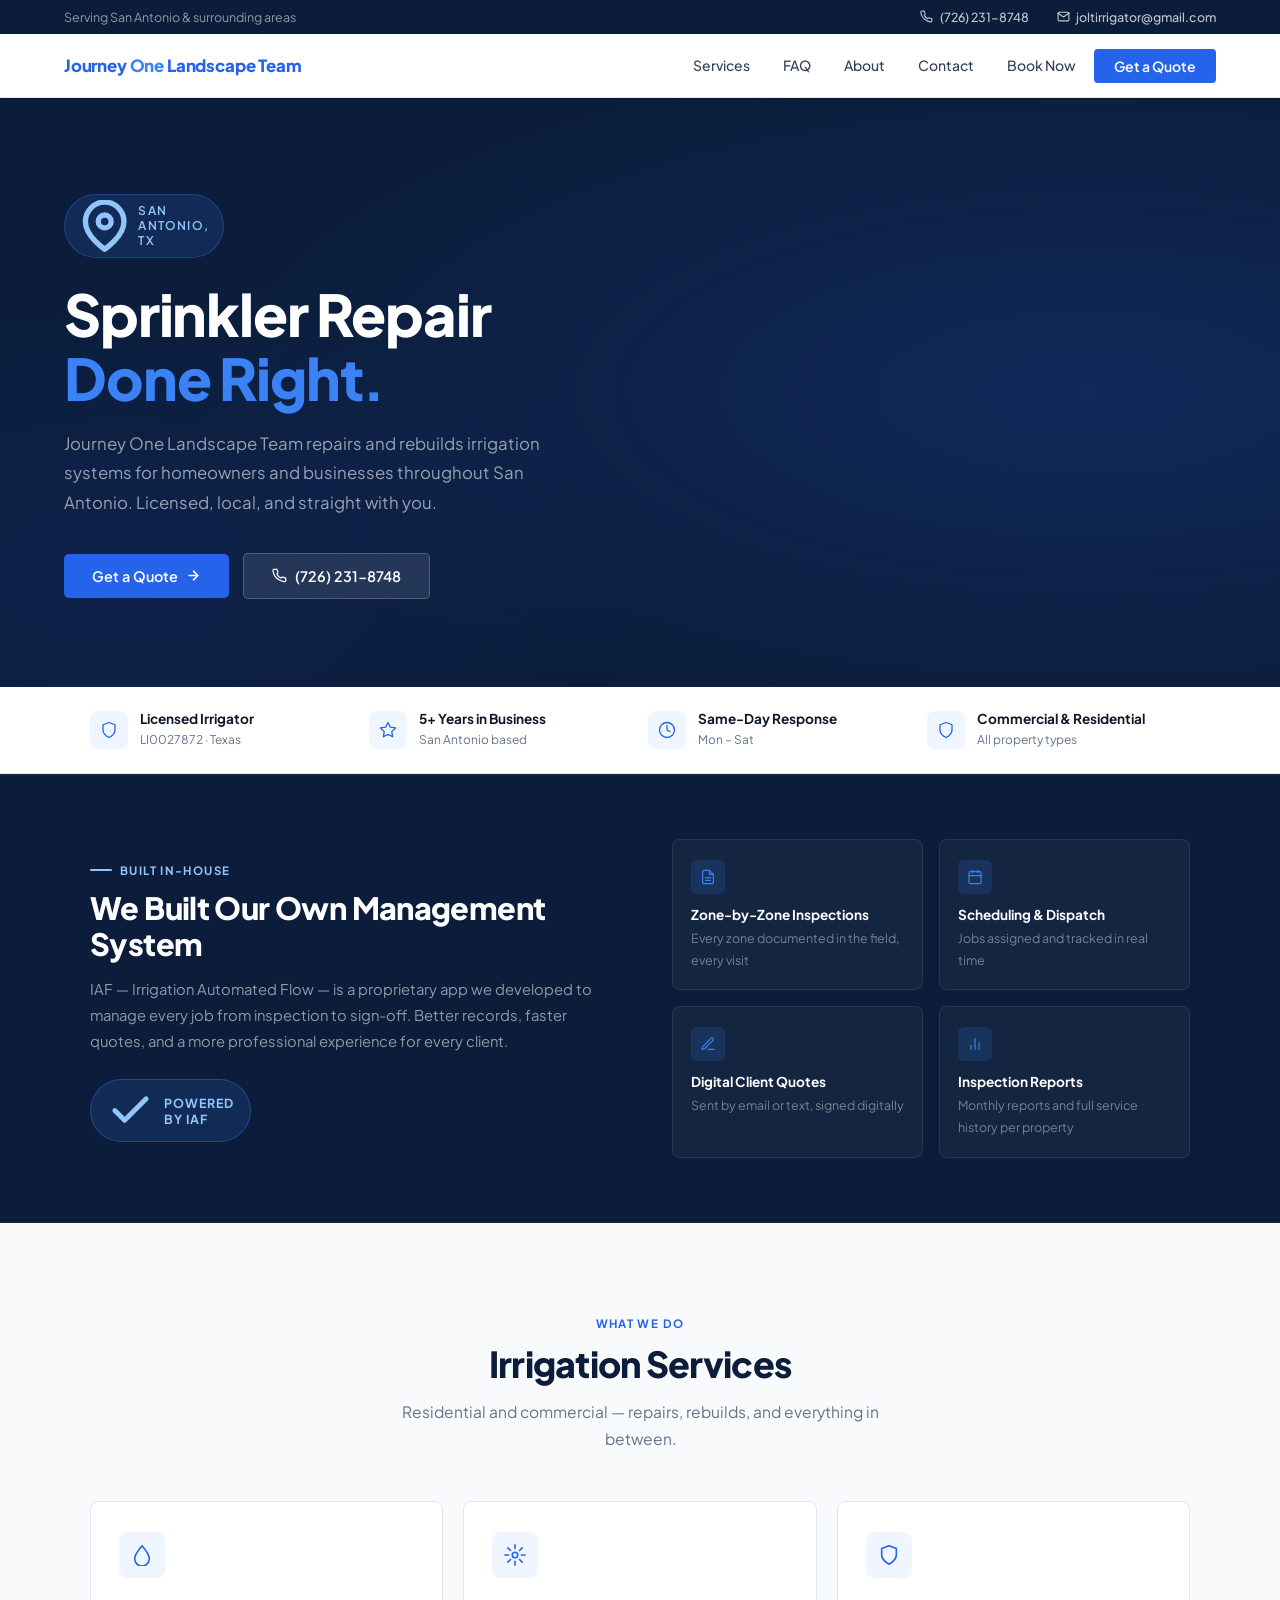
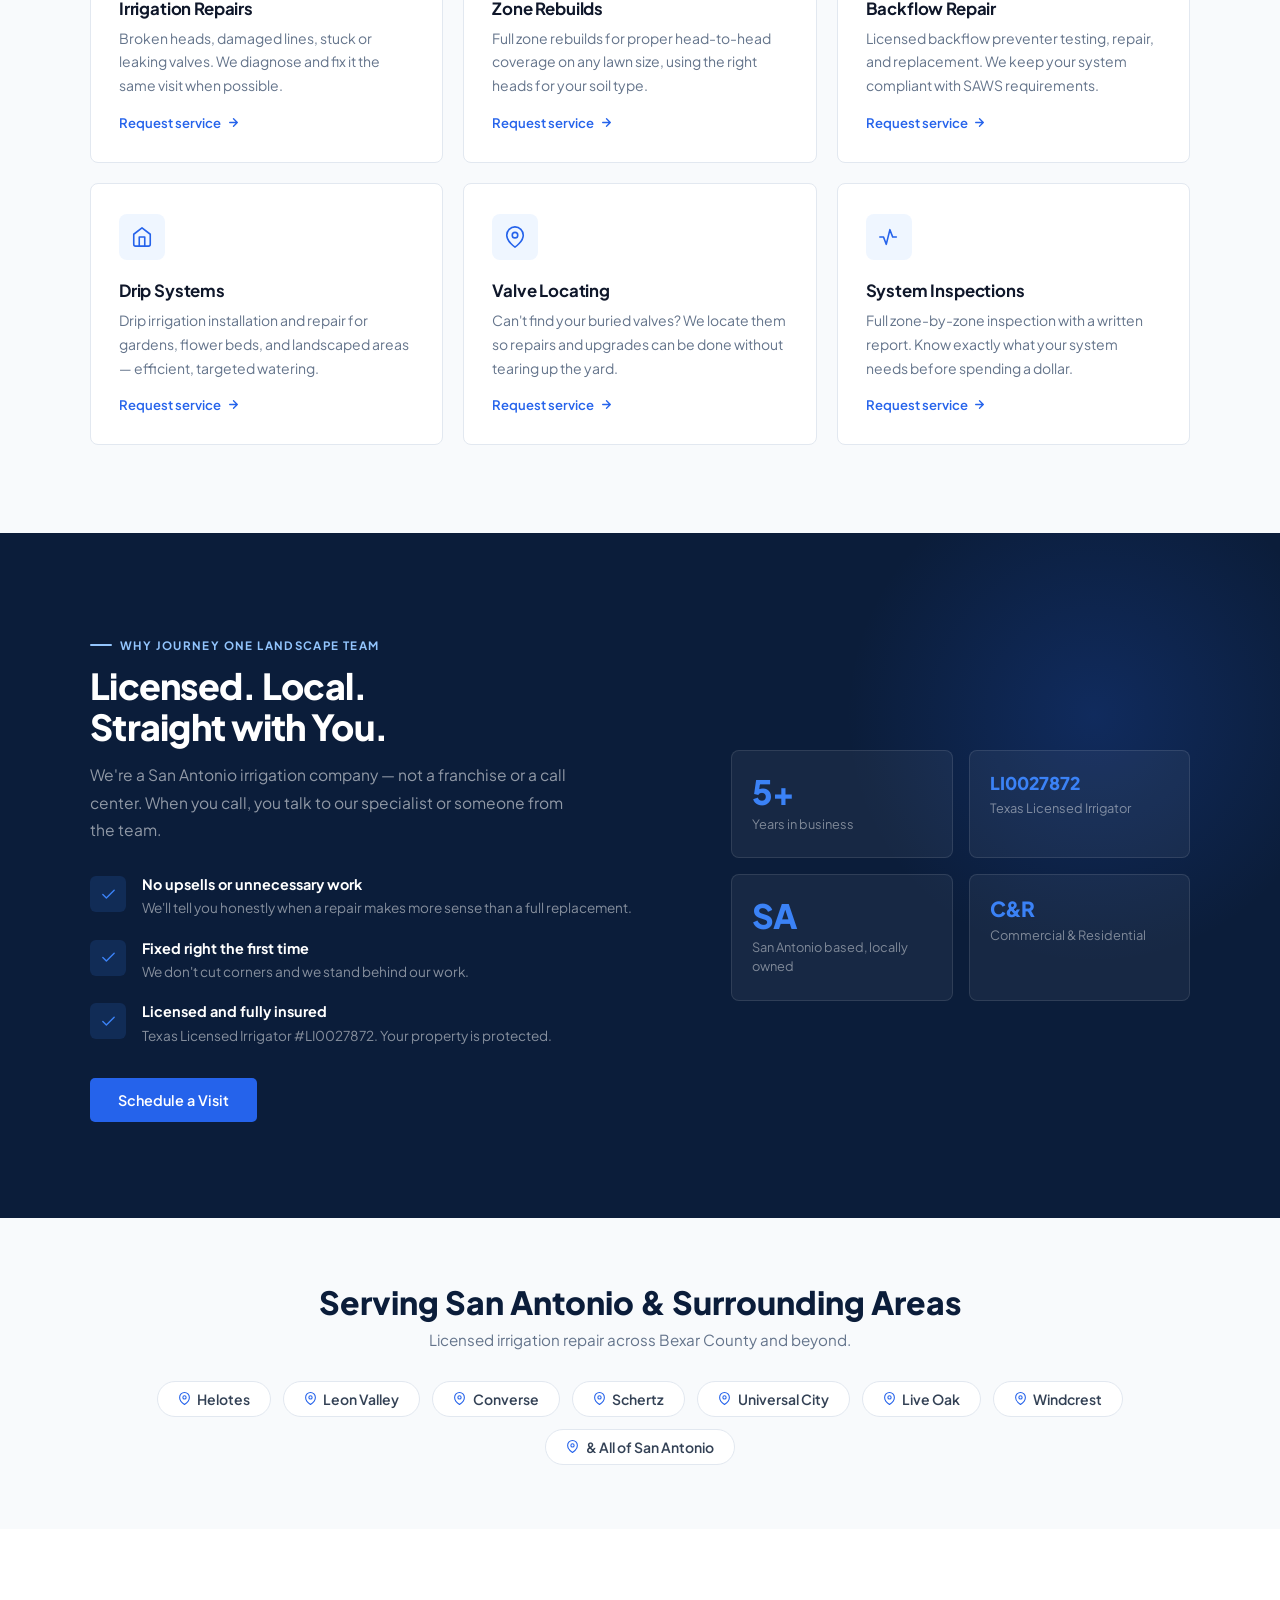
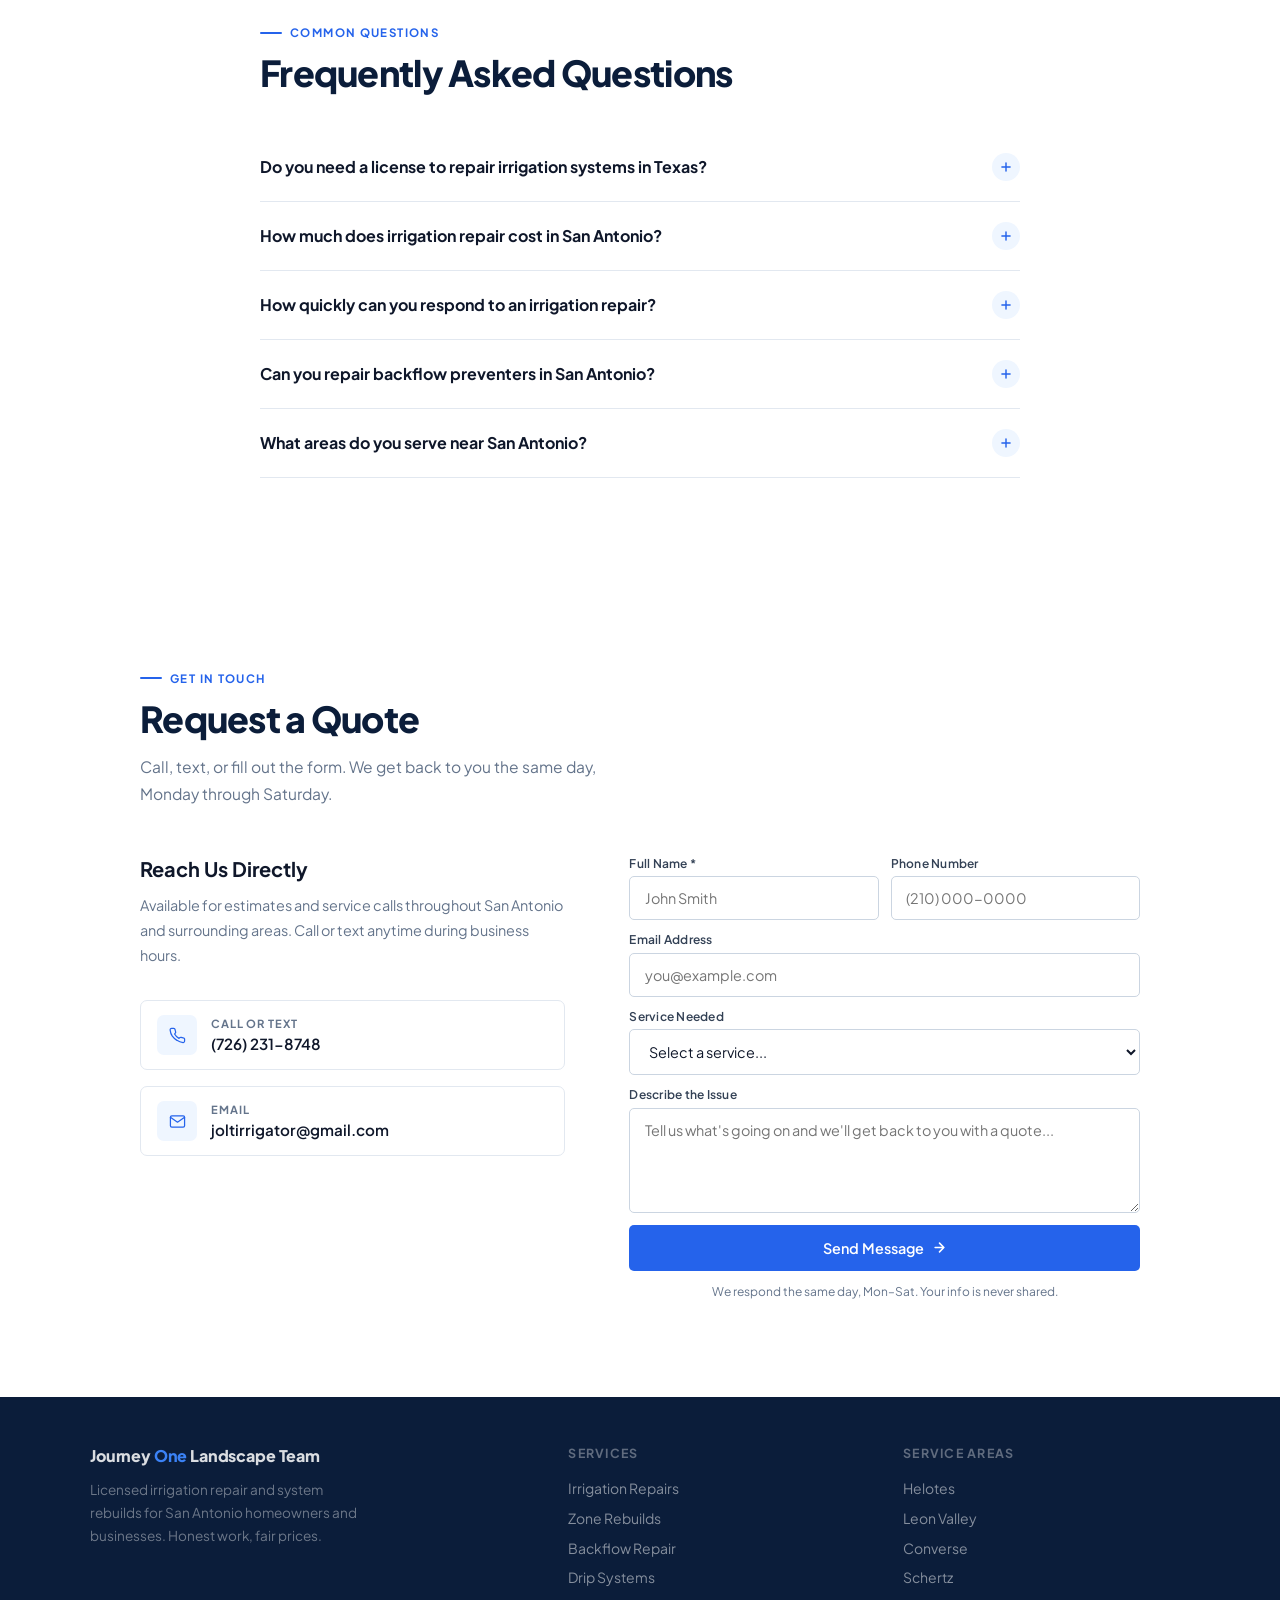
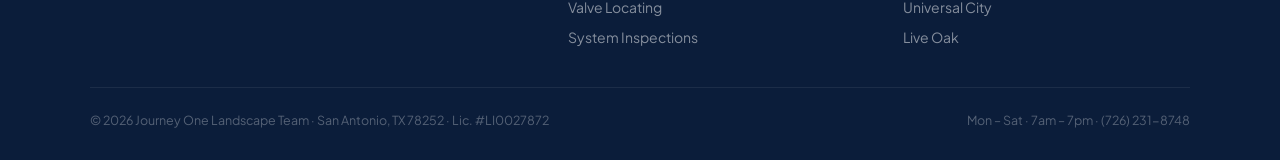
==== commit 835b312c: "Simplify homepage H1 to "Sprinkler Repair" "Sprinkler & Irrigation Repair" was redundant since sprin" ====
--- a/index.html
+++ b/index.html
@@ -446,7 +446,7 @@
         <svg viewBox="0 0 24 24" fill="none" stroke="currentColor" stroke-width="2.5" stroke-linecap="round" stroke-linejoin="round"><path d="M21 10c0 7-9 13-9 13S3 17 3 10a9 9 0 0 1 18 0z"/><circle cx="12" cy="10" r="3"/></svg>
         San Antonio, TX
       </div>
-      <h1>Sprinkler &amp; Irrigation Repair<br><span class="highlight">Done Right.</span></h1>
+      <h1>Sprinkler Repair<br><span class="highlight">Done Right.</span></h1>
       <p>Journey One Landscape Team repairs and rebuilds irrigation systems for homeowners and businesses throughout San Antonio. Licensed, local, and straight with you.</p>
       <div class="hero-cta">
         <a href="#contact" class="btn btn-blue">
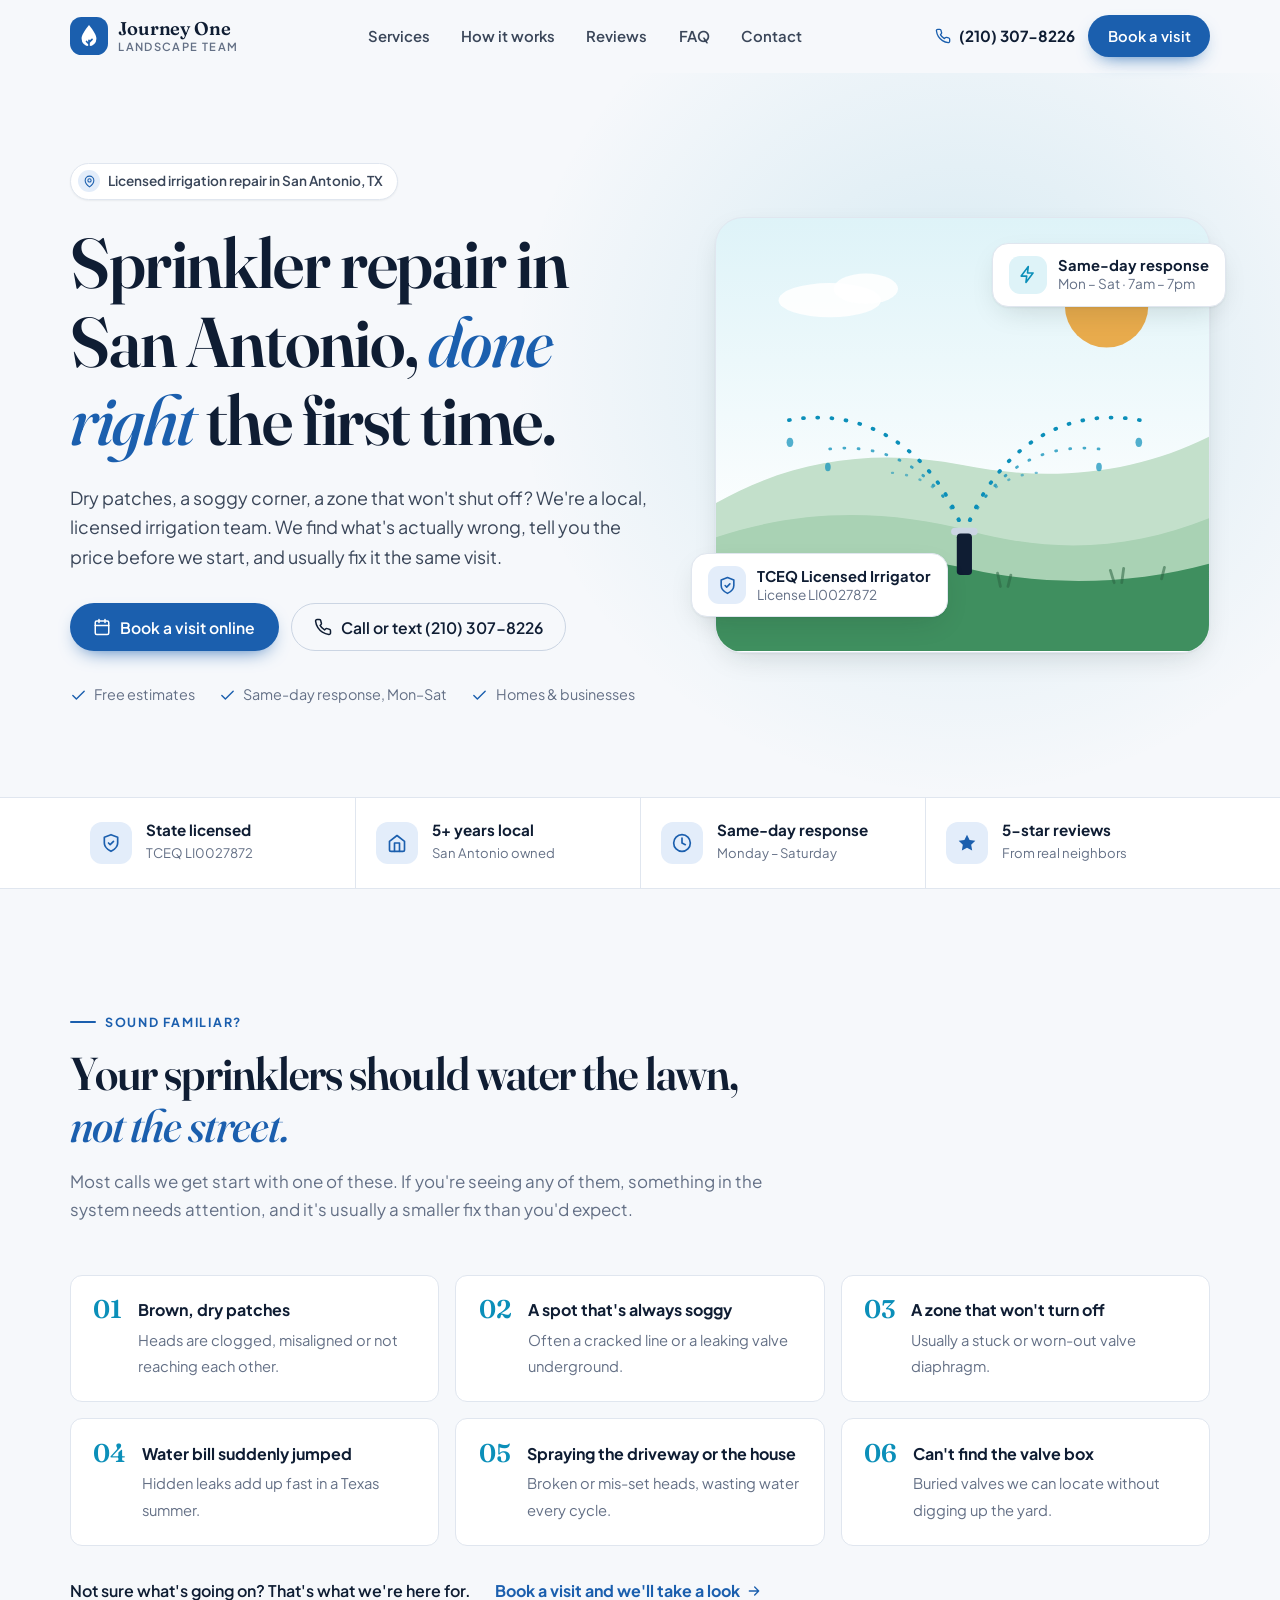
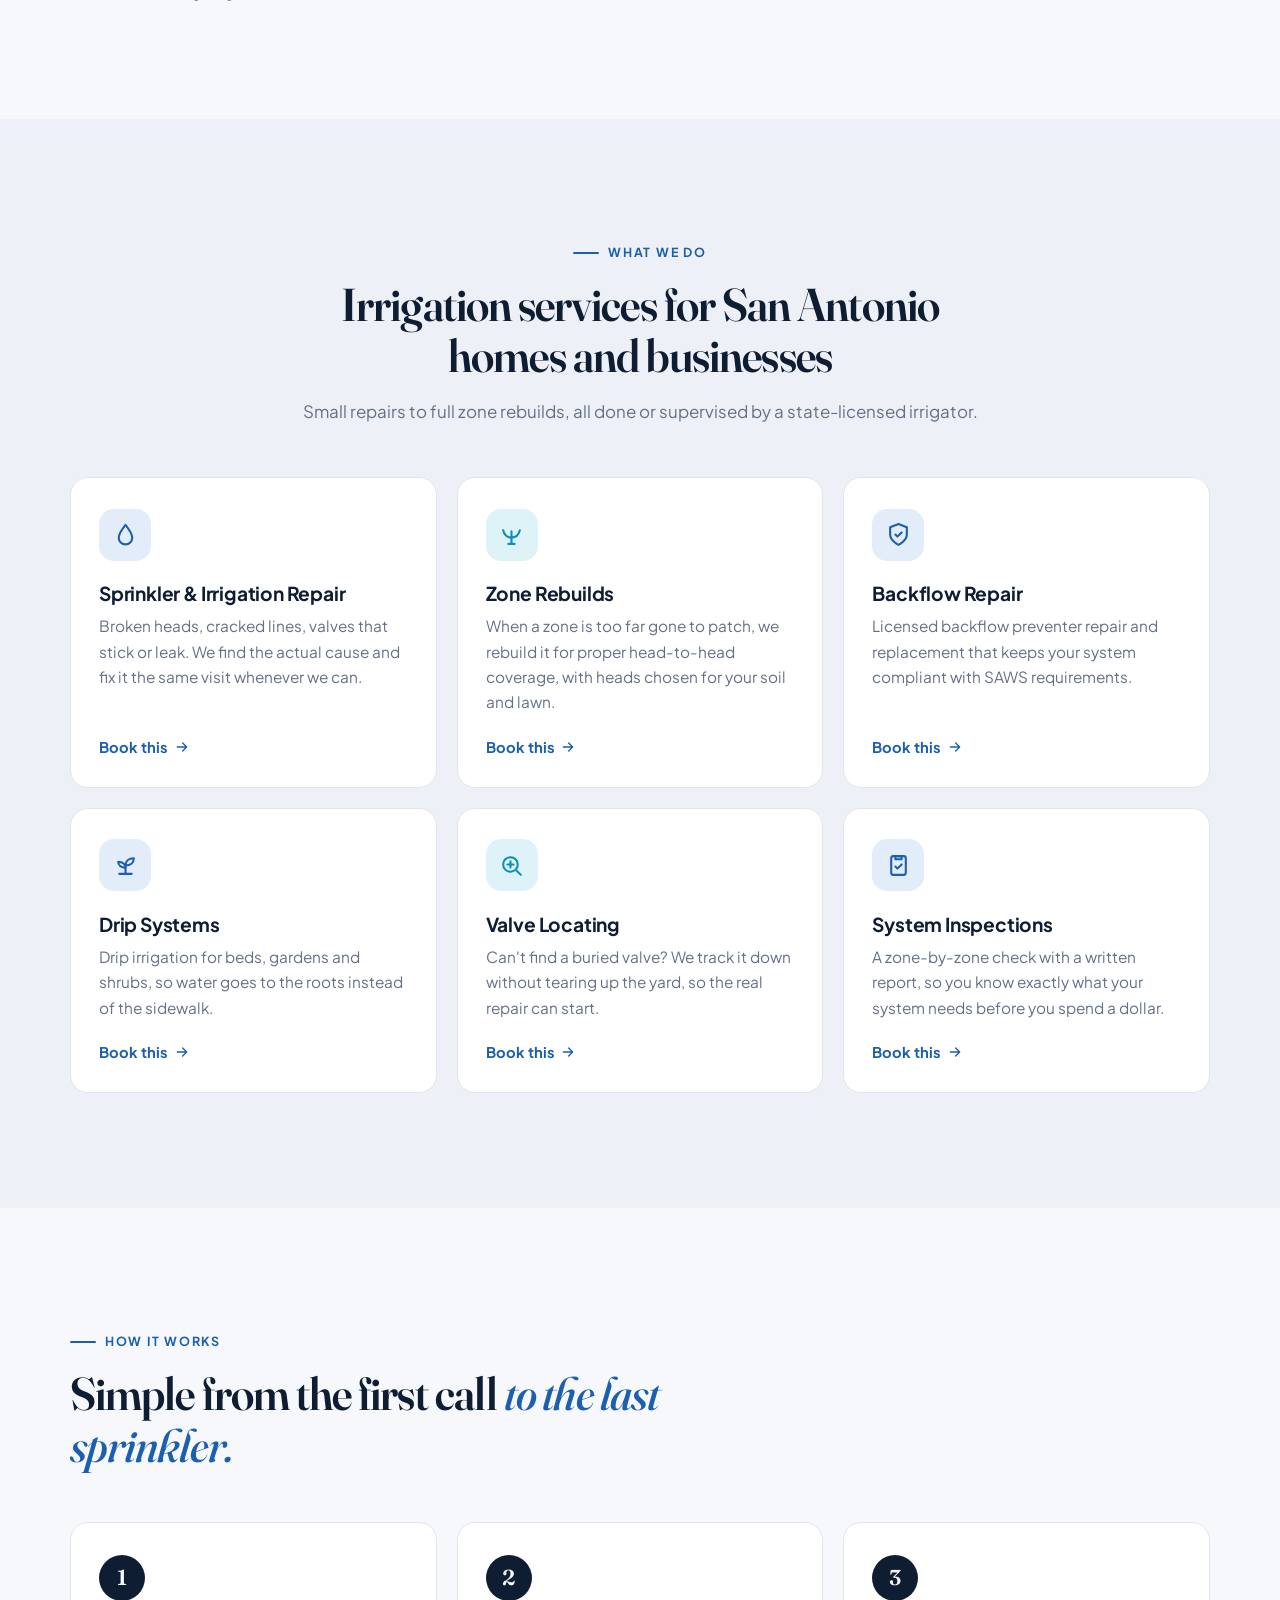
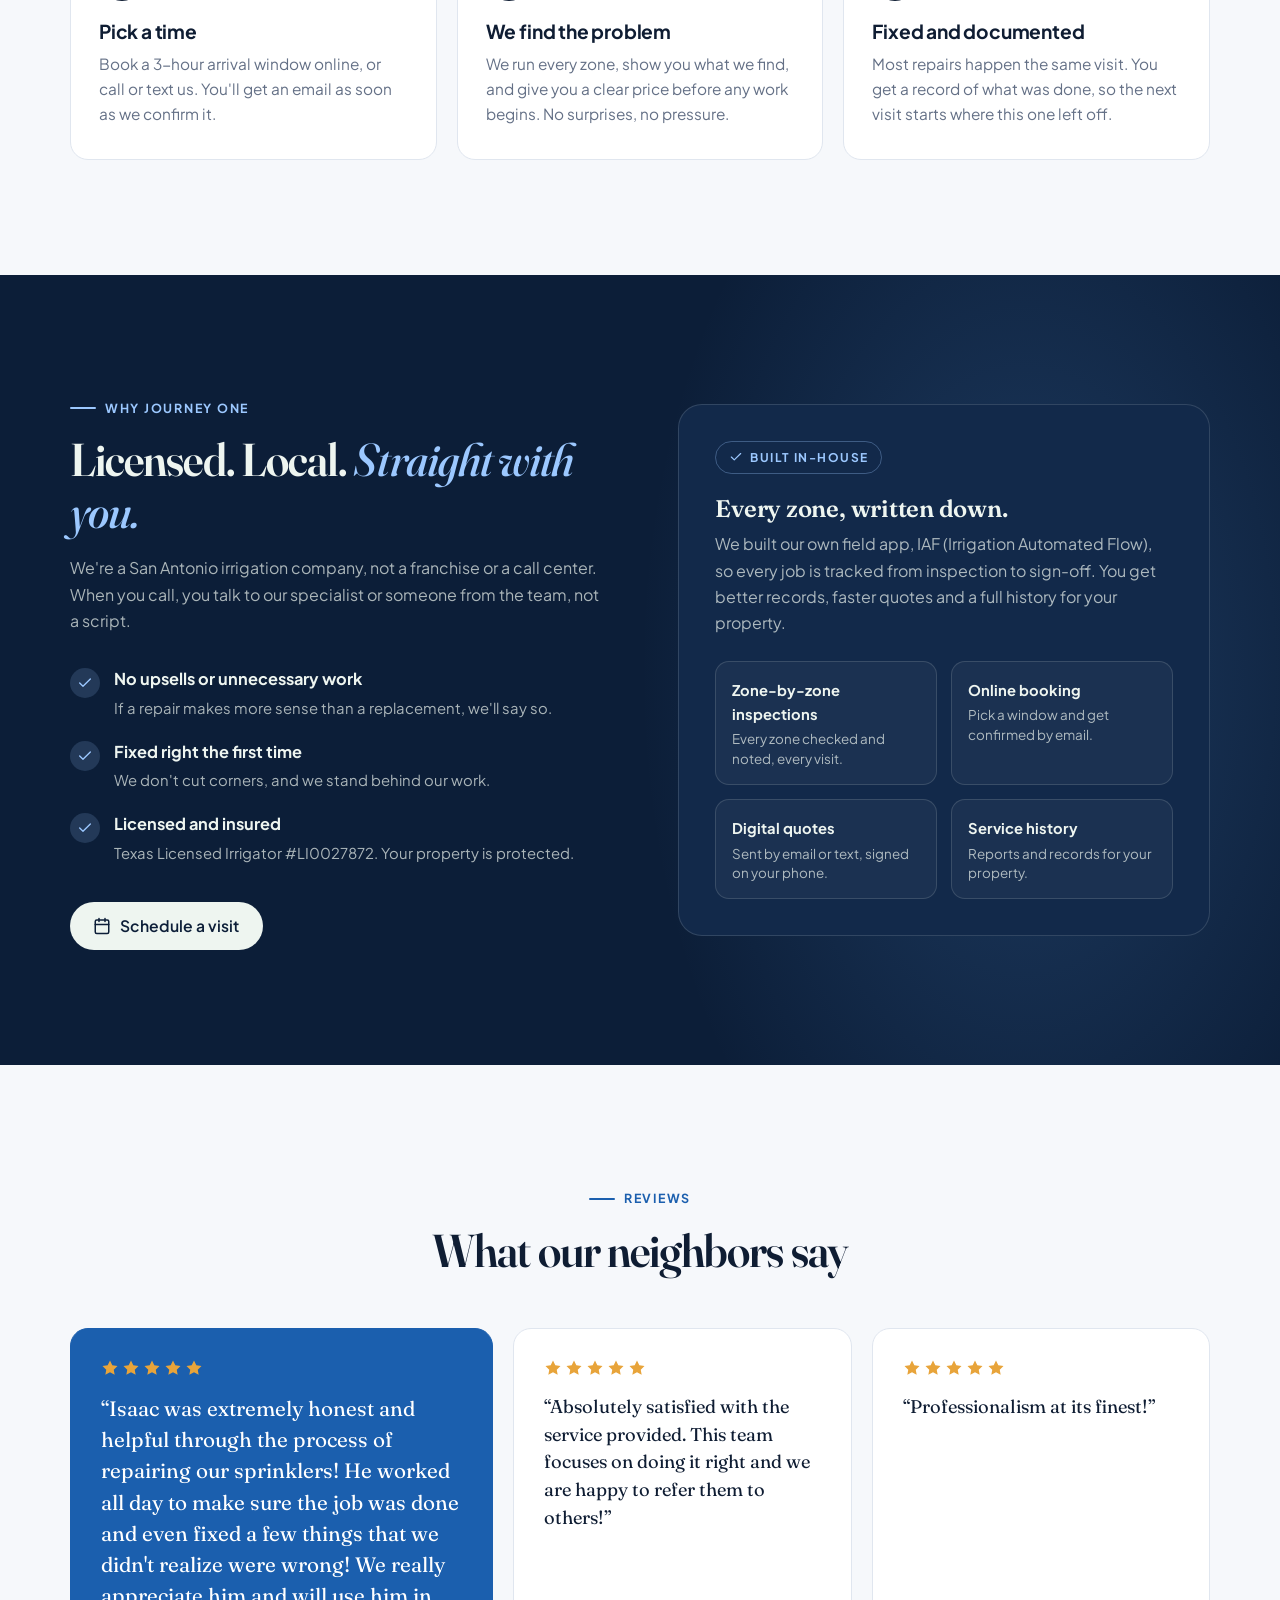
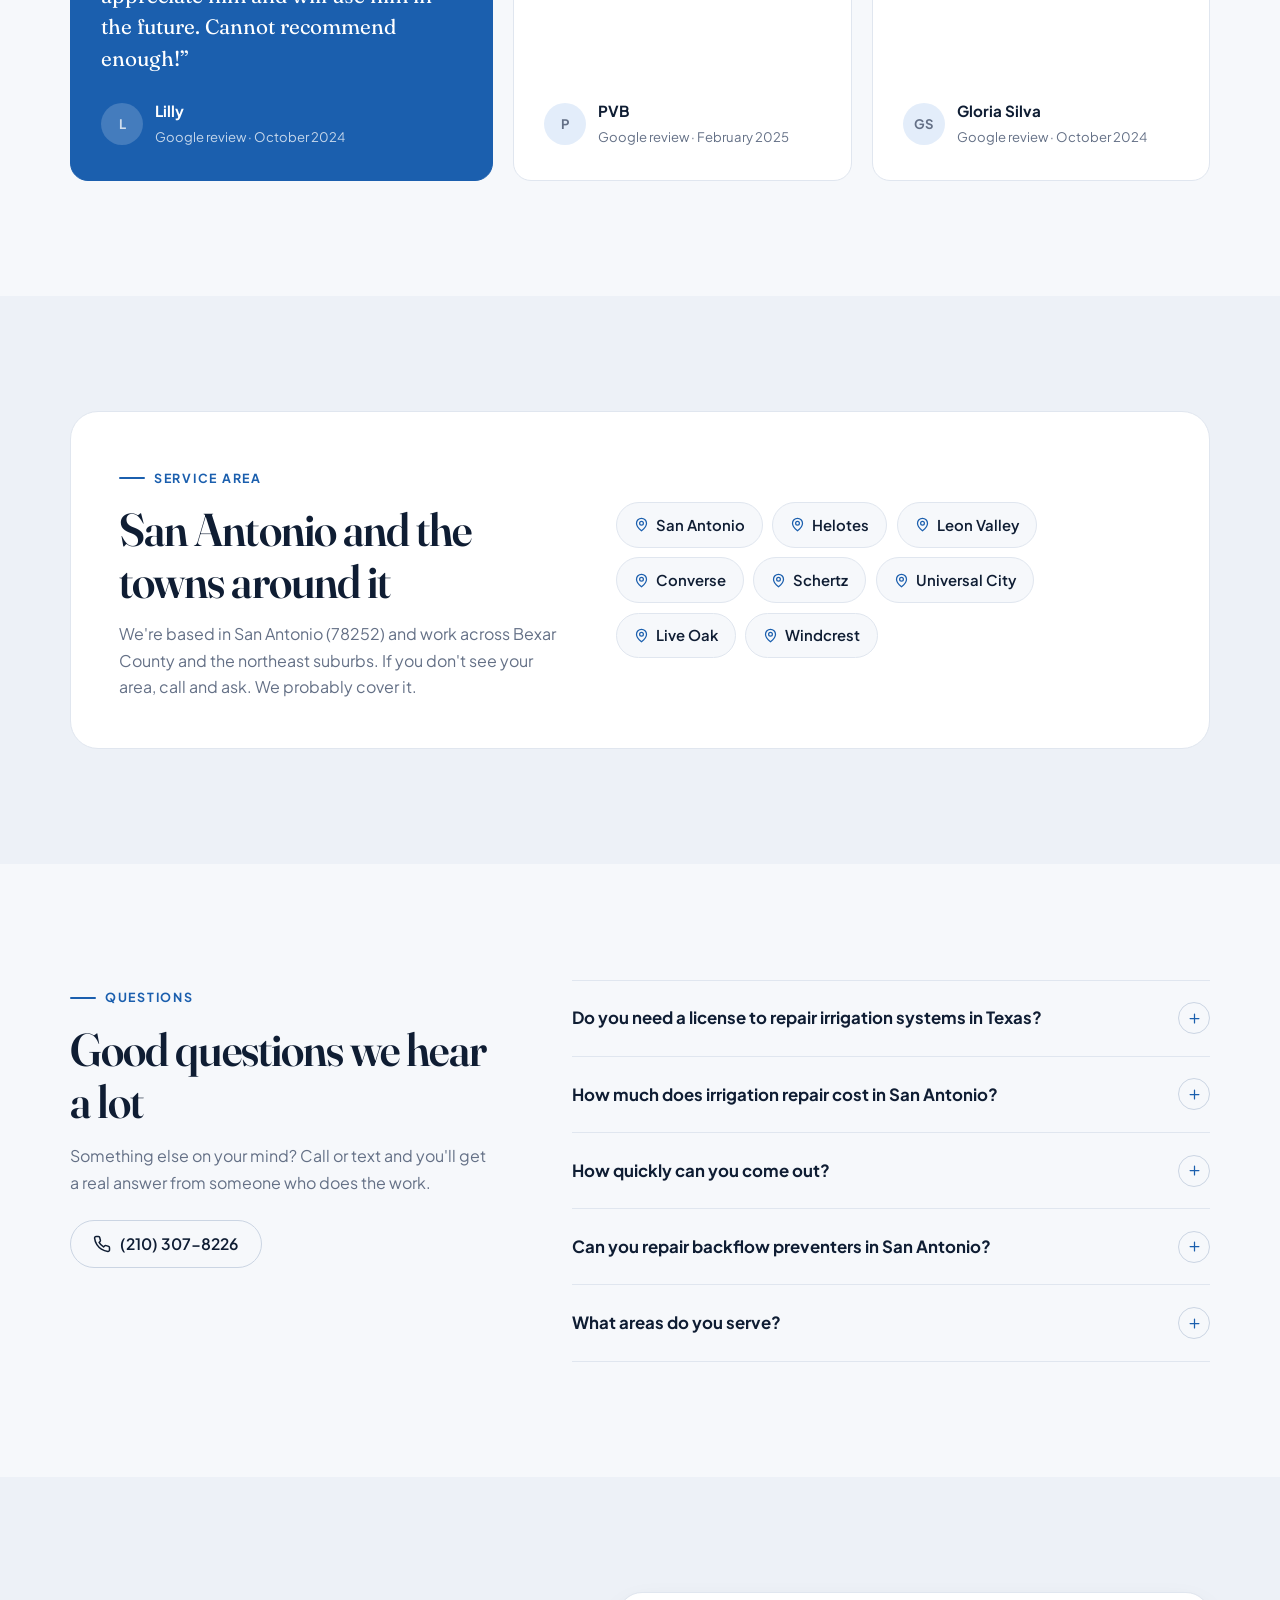
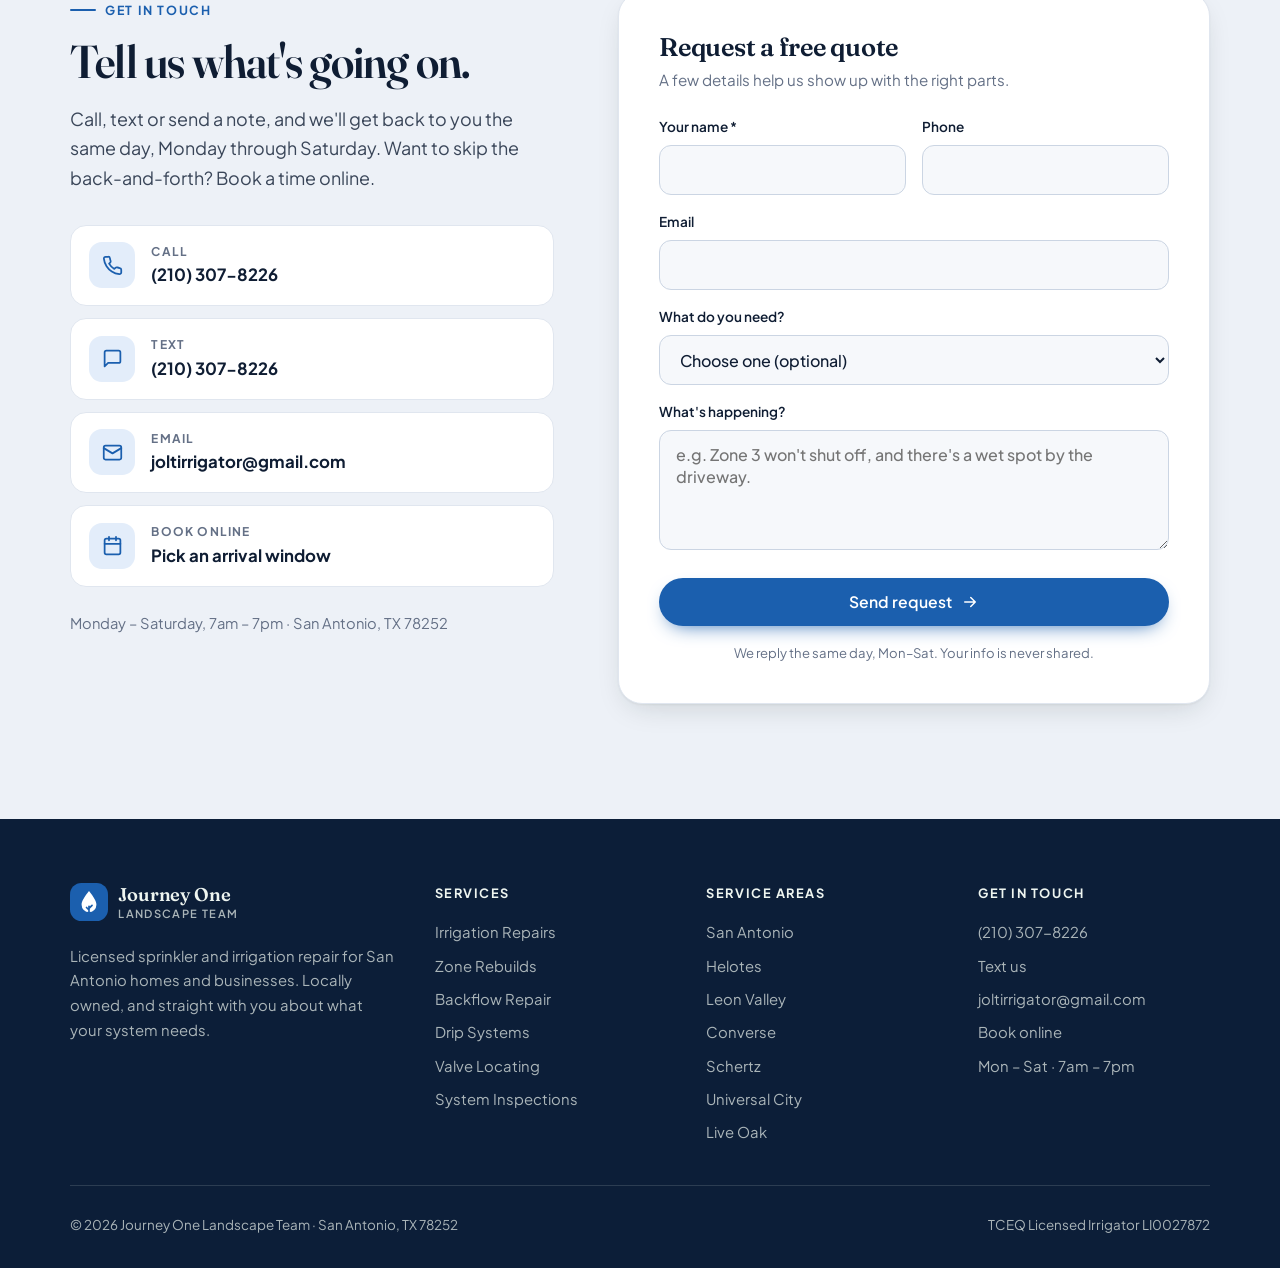
==== commit 39953556: "Redesign site, new phone number, SEO upgrades - New look: shared styles.css/site.js, navy and water-" ====
--- a/index.html
+++ b/index.html
@@ -3,845 +3,662 @@
 <head>
   <meta name="google-site-verification" content="IxEOKK55iK6o5CwrQmh5I3TAtb5yOq-7-8dCl803Zf4" />
   <meta charset="UTF-8" />
-  <meta name="viewport" content="width=device-width, initial-scale=1.0" />
-  <title>Sprinkler &amp; Irrigation Repair San Antonio, TX | Journey One Landscape Team</title>
-  <meta name="description" content="Licensed irrigation repair and sprinkler system services in San Antonio, TX. TCEQ Licensed Irrigator LI0027872. Same-day response. Repairs, zone rebuilds, drip systems, backflow repair. Call (726) 231-8748." />
-  <meta name="keywords" content="irrigation repair San Antonio, sprinkler repair San Antonio TX, licensed irrigator San Antonio, backflow repair San Antonio, drip irrigation San Antonio, zone rebuild San Antonio, sprinkler system repair near me" />
-  <meta name="robots" content="index, follow" />
-  <meta name="author" content="Journey One Landscape Team" />
-  <meta property="og:title" content="Sprinkler &amp; Irrigation Repair San Antonio, TX | Journey One Landscape Team" />
-  <meta property="og:description" content="Licensed sprinkler and irrigation repair contractor serving San Antonio. TCEQ Licensed Irrigator LI0027872. Same-day response. Call (726) 231-8748." />
-  <meta property="og:url" content="https://www.journeyonelandscapeteam.com" />
+  <meta name="viewport" content="width=device-width, initial-scale=1" />
+  <title>Sprinkler &amp; Irrigation Repair in San Antonio, TX | Journey One Landscape Team</title>
+  <meta name="description" content="Licensed sprinkler and irrigation repair in San Antonio. Same-day response Mon–Sat, free estimates, upfront prices. TCEQ Licensed Irrigator LI0027872. Call or text (210) 307-8226 or book online." />
+  <meta name="robots" content="index, follow, max-image-preview:large" />
+  <link rel="canonical" href="https://www.journeyonelandscapeteam.com/" />
+  <meta name="theme-color" content="#f6f8fb" media="(prefers-color-scheme: light)" />
+  <meta name="theme-color" content="#0a1120" media="(prefers-color-scheme: dark)" />
   <meta property="og:type" content="website" />
-  <link rel="canonical" href="https://www.journeyonelandscapeteam.com/" />
-
-  <!-- LocalBusiness Schema -->
+  <meta property="og:site_name" content="Journey One Landscape Team" />
+  <meta property="og:locale" content="en_US" />
+  <meta property="og:title" content="Sprinkler &amp; Irrigation Repair in San Antonio, TX | Journey One Landscape Team" />
+  <meta property="og:description" content="Licensed sprinkler and irrigation repair in San Antonio. Same-day response Mon–Sat, free estimates, upfront prices. TCEQ Licensed Irrigator LI0027872. Call or text (210) 307-8226 or book online." />
+  <meta property="og:url" content="https://www.journeyonelandscapeteam.com/" />
+  <meta name="twitter:card" content="summary" />
+  <meta name="format-detection" content="telephone=yes" />
+  <link rel="icon" href="/favicon.svg" type="image/svg+xml" />
+  <link rel="icon" href="/favicon-32x32.png" sizes="32x32" type="image/png" />
+  <link rel="icon" href="/favicon.ico" sizes="any" />
+  <link rel="preconnect" href="https://fonts.googleapis.com" />
+  <link rel="preconnect" href="https://fonts.gstatic.com" crossorigin />
+  <link rel="stylesheet" href="https://fonts.googleapis.com/css2?family=Fraunces:ital,opsz,wght@0,9..144,500;0,9..144,600;1,9..144,500&family=Plus+Jakarta+Sans:wght@400;500;600;700&display=swap" />
+  <link rel="stylesheet" href="/styles.css" />
   <script type="application/ld+json">
-  {
-    "@context": "https://schema.org",
-    "@type": "LocalBusiness",
-    "name": "Journey One Landscape Team",
-    "url": "https://www.journeyonelandscapeteam.com",
-    "telephone": "+17262318748",
-    "email": "joltirrigator@gmail.com",
-    "description": "Licensed irrigation contractor serving San Antonio and surrounding areas. Specializing in sprinkler repair, drip irrigation, zone rebuilds, French drains, backflow repair, and valve locating. TCEQ Licensed Irrigator LI0027872.",
-    "address": {
-      "@type": "PostalAddress",
-      "addressLocality": "San Antonio",
-      "addressRegion": "TX",
-      "postalCode": "78252",
-      "addressCountry": "US"
-    },
-    "geo": {
-      "@type": "GeoCoordinates",
-      "latitude": 29.4241,
-      "longitude": -98.4936
-    },
-    "areaServed": [
-      {"@type": "City", "name": "San Antonio"},
-      {"@type": "City", "name": "Helotes"},
-      {"@type": "City", "name": "Leon Valley"},
-      {"@type": "City", "name": "Converse"},
-      {"@type": "City", "name": "Schertz"},
-      {"@type": "City", "name": "Universal City"},
-      {"@type": "City", "name": "Live Oak"},
-      {"@type": "City", "name": "Windcrest"}
-    ],
-    "hasOfferCatalog": {
-      "@type": "OfferCatalog",
-      "name": "Irrigation Services",
-      "itemListElement": [
-        {"@type": "Offer", "itemOffered": {"@type": "Service", "name": "Irrigation Repair"}},
-        {"@type": "Offer", "itemOffered": {"@type": "Service", "name": "Zone Rebuilds"}},
-        {"@type": "Offer", "itemOffered": {"@type": "Service", "name": "Backflow Repair"}},
-        {"@type": "Offer", "itemOffered": {"@type": "Service", "name": "Drip System Installation"}},
-        {"@type": "Offer", "itemOffered": {"@type": "Service", "name": "Valve Locating"}},
-        {"@type": "Offer", "itemOffered": {"@type": "Service", "name": "Sprinkler Repair"}}
+{
+  "@context": "https://schema.org",
+  "@type": [
+    "LocalBusiness",
+    "HomeAndConstructionBusiness"
+  ],
+  "@id": "https://www.journeyonelandscapeteam.com/#business",
+  "name": "Journey One Landscape Team",
+  "url": "https://www.journeyonelandscapeteam.com/",
+  "telephone": "+12103078226",
+  "email": "joltirrigator@gmail.com",
+  "priceRange": "$$",
+  "description": "Licensed irrigation contractor serving San Antonio and surrounding areas. Sprinkler repair, zone rebuilds, backflow repair, drip irrigation, valve locating and system inspections. TCEQ Licensed Irrigator LI0027872.",
+  "address": {
+    "@type": "PostalAddress",
+    "addressLocality": "San Antonio",
+    "addressRegion": "TX",
+    "postalCode": "78252",
+    "addressCountry": "US"
+  },
+  "geo": {
+    "@type": "GeoCoordinates",
+    "latitude": 29.4241,
+    "longitude": -98.4936
+  },
+  "openingHoursSpecification": [
+    {
+      "@type": "OpeningHoursSpecification",
+      "dayOfWeek": [
+        "Monday",
+        "Tuesday",
+        "Wednesday",
+        "Thursday",
+        "Friday",
+        "Saturday"
+      ],
+      "opens": "07:00",
+      "closes": "19:00"
+    }
+  ],
+  "hasCredential": {
+    "@type": "EducationalOccupationalCredential",
+    "credentialCategory": "license",
+    "name": "TCEQ Licensed Irrigator",
+    "identifier": "LI0027872",
+    "recognizedBy": {
+      "@type": "Organization",
+      "name": "Texas Commission on Environmental Quality"
+    }
+  },
+  "potentialAction": {
+    "@type": "ReserveAction",
+    "target": {
+      "@type": "EntryPoint",
+      "urlTemplate": "https://www.journeyonelandscapeteam.com/book",
+      "actionPlatform": [
+        "https://schema.org/DesktopWebPlatform",
+        "https://schema.org/MobileWebPlatform"
       ]
     },
-    "hasCredential": {
-      "@type": "EducationalOccupationalCredential",
-      "credentialCategory": "license",
-      "name": "TCEQ Licensed Irrigator",
-      "identifier": "LI0027872",
-      "recognizedBy": {"@type": "Organization", "name": "Texas Commission on Environmental Quality"}
-    },
-    "aggregateRating": {
-      "@type": "AggregateRating",
-      "ratingValue": "5.0",
-      "reviewCount": "4",
-      "bestRating": "5"
-    },
-    "review": [
+    "result": {
+      "@type": "Reservation",
+      "name": "Irrigation service visit"
+    }
+  },
+  "areaServed": [
+    {
+      "@type": "City",
+      "name": "San Antonio"
+    },
+    {
+      "@type": "City",
+      "name": "Helotes"
+    },
+    {
+      "@type": "City",
+      "name": "Leon Valley"
+    },
+    {
+      "@type": "City",
+      "name": "Converse"
+    },
+    {
+      "@type": "City",
+      "name": "Schertz"
+    },
+    {
+      "@type": "City",
+      "name": "Universal City"
+    },
+    {
+      "@type": "City",
+      "name": "Live Oak"
+    },
+    {
+      "@type": "City",
+      "name": "Windcrest"
+    }
+  ],
+  "hasOfferCatalog": {
+    "@type": "OfferCatalog",
+    "name": "Irrigation Services",
+    "itemListElement": [
       {
-        "@type": "Review",
-        "author": {"@type": "Person", "name": "PVB"},
-        "datePublished": "2025-02-05",
-        "reviewRating": {"@type": "Rating", "ratingValue": "5", "bestRating": "5"},
-        "reviewBody": "Absolutely satisfied with the service provided. This team focuses on doing it right and we are happy to refer them to others!"
+        "@type": "Offer",
+        "itemOffered": {
+          "@type": "Service",
+          "name": "Sprinkler & Irrigation Repair",
+          "description": "Broken heads, cracked lines, valves that stick or leak. We find the actual cause and fix it the same visit whenever we can."
+        }
       },
       {
-        "@type": "Review",
-        "author": {"@type": "Person", "name": "Lilly"},
-        "datePublished": "2024-10-02",
-        "reviewRating": {"@type": "Rating", "ratingValue": "5", "bestRating": "5"},
-        "reviewBody": "Isaac was extremely honest and helpful through the process of repairing our sprinklers! He worked all day to make sure the job was done and even fixed a few things that we didn't realize were wrong! We really appreciate him and will use him in the future. Cannot recommend enough!"
+        "@type": "Offer",
+        "itemOffered": {
+          "@type": "Service",
+          "name": "Zone Rebuilds",
+          "description": "When a zone is too far gone to patch, we rebuild it for proper head-to-head coverage, with heads chosen for your soil and lawn."
+        }
       },
       {
-        "@type": "Review",
-        "author": {"@type": "Person", "name": "Gloria Silva"},
-        "datePublished": "2024-10-23",
-        "reviewRating": {"@type": "Rating", "ratingValue": "5", "bestRating": "5"},
-        "reviewBody": "Professionalism at its finest!"
-      }
-    ],
-    "priceRange": "$$",
-    "openingHoursSpecification": [
+        "@type": "Offer",
+        "itemOffered": {
+          "@type": "Service",
+          "name": "Backflow Repair",
+          "description": "Licensed backflow preventer repair and replacement that keeps your system compliant with SAWS requirements."
+        }
+      },
       {
-        "@type": "OpeningHoursSpecification",
-        "dayOfWeek": ["Monday","Tuesday","Wednesday","Thursday","Friday","Saturday"],
-        "opens": "07:00",
-        "closes": "19:00"
-      }
-    ]
-  }
-  </script>
-
-  <!-- FAQ Schema -->
-  <script type="application/ld+json">
-  {
-    "@context": "https://schema.org",
-    "@type": "FAQPage",
-    "mainEntity": [
+        "@type": "Offer",
+        "itemOffered": {
+          "@type": "Service",
+          "name": "Drip Systems",
+          "description": "Drip irrigation for beds, gardens and shrubs, so water goes to the roots instead of the sidewalk."
+        }
+      },
       {
-        "@type": "Question",
-        "name": "Do you need a license to repair irrigation systems in Texas?",
-        "acceptedAnswer": {
-          "@type": "Answer",
-          "text": "Yes. In Texas, irrigation work must be performed or directly supervised by a TCEQ Licensed Irrigator. Journey One Landscape Team holds Texas Licensed Irrigator license LI0027872, issued by the Texas Commission on Environmental Quality."
+        "@type": "Offer",
+        "itemOffered": {
+          "@type": "Service",
+          "name": "Valve Locating",
+          "description": "Can't find a buried valve? We track it down without tearing up the yard, so the real repair can start."
         }
       },
       {
-        "@type": "Question",
-        "name": "How much does irrigation repair cost in San Antonio?",
-        "acceptedAnswer": {
-          "@type": "Answer",
-          "text": "Most irrigation repairs in San Antonio range from $75 to $300 depending on the issue. Simple head replacements are on the lower end; valve repairs, line breaks, and zone rebuilds vary by scope. We provide free estimates before any work begins."
-        }
-      },
-      {
-        "@type": "Question",
-        "name": "How quickly can you respond to an irrigation repair in San Antonio?",
-        "acceptedAnswer": {
-          "@type": "Answer",
-          "text": "We offer same-day response Monday through Saturday. Call or text (726) 231-8748 and we will get back to you the same day to schedule your service."
-        }
-      },
-      {
-        "@type": "Question",
-        "name": "What areas do you serve near San Antonio?",
-        "acceptedAnswer": {
-          "@type": "Answer",
-          "text": "We serve San Antonio and surrounding communities including Helotes, Leon Valley, Converse, Schertz, Universal City, Live Oak, and Windcrest."
-        }
-      },
-      {
-        "@type": "Question",
-        "name": "Can you repair backflow preventers in San Antonio?",
-        "acceptedAnswer": {
-          "@type": "Answer",
-          "text": "Yes. As a TCEQ Licensed Irrigator, we are authorized to test, repair, and replace backflow preventers and keep your system compliant with SAWS requirements."
+        "@type": "Offer",
+        "itemOffered": {
+          "@type": "Service",
+          "name": "System Inspections",
+          "description": "A zone-by-zone check with a written report, so you know exactly what your system needs before you spend a dollar."
         }
       }
     ]
+  },
+  "aggregateRating": {
+    "@type": "AggregateRating",
+    "ratingValue": "5.0",
+    "reviewCount": "4",
+    "bestRating": "5"
+  },
+  "review": [
+    {
+      "@type": "Review",
+      "author": {
+        "@type": "Person",
+        "name": "Lilly"
+      },
+      "datePublished": "2024-10-02",
+      "reviewRating": {
+        "@type": "Rating",
+        "ratingValue": "5",
+        "bestRating": "5"
+      },
+      "reviewBody": "Isaac was extremely honest and helpful through the process of repairing our sprinklers! He worked all day to make sure the job was done and even fixed a few things that we didn't realize were wrong! We really appreciate him and will use him in the future. Cannot recommend enough!"
+    },
+    {
+      "@type": "Review",
+      "author": {
+        "@type": "Person",
+        "name": "PVB"
+      },
+      "datePublished": "2025-02-05",
+      "reviewRating": {
+        "@type": "Rating",
+        "ratingValue": "5",
+        "bestRating": "5"
+      },
+      "reviewBody": "Absolutely satisfied with the service provided. This team focuses on doing it right and we are happy to refer them to others!"
+    },
+    {
+      "@type": "Review",
+      "author": {
+        "@type": "Person",
+        "name": "Gloria Silva"
+      },
+      "datePublished": "2024-10-23",
+      "reviewRating": {
+        "@type": "Rating",
+        "ratingValue": "5",
+        "bestRating": "5"
+      },
+      "reviewBody": "Professionalism at its finest!"
+    }
+  ]
+}
+  </script>
+  <script type="application/ld+json">
+{
+  "@context": "https://schema.org",
+  "@type": "WebSite",
+  "@id": "https://www.journeyonelandscapeteam.com/#website",
+  "url": "https://www.journeyonelandscapeteam.com/",
+  "name": "Journey One Landscape Team",
+  "publisher": {
+    "@id": "https://www.journeyonelandscapeteam.com/#business"
   }
+}
   </script>
-
-  <!-- Preconnect for performance -->
-  <link rel="preconnect" href="https://fonts.googleapis.com" />
-  <link rel="preconnect" href="https://fonts.gstatic.com" crossorigin />
-  <link href="https://fonts.googleapis.com/css2?family=Plus+Jakarta+Sans:wght@400;500;600;700;800&display=swap" rel="stylesheet" />
-
-  <style>
-    *, *::before, *::after { box-sizing: border-box; margin: 0; padding: 0; }
-    :root {
-      --navy:#0b1d3a; --dark:#0d2757; --blue:#1a4dbd; --mid:#2563eb;
-      --bright:#3b82f6; --light:#eff6ff; --border:#dbeafe; --white:#ffffff;
-      --gray:#f8fafc; --text:#0f172a; --body:#334155; --muted:#64748b;
+  <script type="application/ld+json">
+{
+  "@context": "https://schema.org",
+  "@type": "FAQPage",
+  "mainEntity": [
+    {
+      "@type": "Question",
+      "name": "Do you need a license to repair irrigation systems in Texas?",
+      "acceptedAnswer": {
+        "@type": "Answer",
+        "text": "Yes. In Texas, irrigation work has to be done or directly supervised by a TCEQ Licensed Irrigator. Journey One holds Texas Licensed Irrigator license LI0027872, issued by the Texas Commission on Environmental Quality. Whoever you hire, it's worth checking their license first."
+      }
+    },
+    {
+      "@type": "Question",
+      "name": "How much does irrigation repair cost in San Antonio?",
+      "acceptedAnswer": {
+        "@type": "Answer",
+        "text": "Most repairs in San Antonio run between $75 and $300, depending on the problem. A simple head replacement is at the low end; valve repairs, line breaks and zone rebuilds depend on the scope. Estimates are free, and you get the price before any work starts."
+      }
+    },
+    {
+      "@type": "Question",
+      "name": "How quickly can you come out?",
+      "acceptedAnswer": {
+        "@type": "Answer",
+        "text": "We offer same-day response Monday through Saturday, 7am to 7pm. Call or text (210) 307-8226, or book a 3-hour arrival window online, and we'll get you on the schedule."
+      }
+    },
+    {
+      "@type": "Question",
+      "name": "Can you repair backflow preventers in San Antonio?",
+      "acceptedAnswer": {
+        "@type": "Answer",
+        "text": "Yes. As a TCEQ Licensed Irrigator we can repair and replace backflow preventers and keep your system compliant with SAWS requirements."
+      }
+    },
+    {
+      "@type": "Question",
+      "name": "What areas do you serve?",
+      "acceptedAnswer": {
+        "@type": "Answer",
+        "text": "All of San Antonio, plus Helotes, Leon Valley, Converse, Schertz, Universal City, Live Oak and Windcrest. Not sure if you're in range? Just call and ask."
+      }
     }
-    html { scroll-behavior: smooth; }
-    body { font-family: 'Plus Jakarta Sans', sans-serif; color: var(--text); background: var(--white); overflow-x: hidden; }
-
-    /* ── TOP BAR ── */
-    .topbar { background: var(--navy); padding: 0.55rem 5%; display: flex; align-items: center; justify-content: space-between; font-size: 0.78rem; color: rgba(255,255,255,0.55); }
-    .topbar a { color: rgba(255,255,255,0.75); text-decoration: none; display: flex; align-items: center; gap: 0.4rem; font-weight: 500; transition: color 0.2s; }
-    .topbar a:hover { color: var(--white); }
-    .topbar-right { display: flex; gap: 1.75rem; }
-
-    /* ── NAV ── */
-    nav { position: sticky; top: 0; z-index: 200; background: var(--white); border-bottom: 1px solid #e2e8f0; padding: 0 5%; display: flex; align-items: center; justify-content: space-between; height: 64px; box-shadow: 0 1px 3px rgba(0,0,0,0.06); }
-    .nav-logo { font-size: 1.05rem; font-weight: 800; color: var(--mid); letter-spacing: -0.01em; text-decoration: none; }
-    .nav-logo span { color: var(--bright); }
-    .nav-links { display: flex; gap: 0.25rem; list-style: none; }
-    .nav-links a { color: var(--body); text-decoration: none; font-size: 0.875rem; font-weight: 500; padding: 0.45rem 0.9rem; border-radius: 4px; transition: background 0.15s, color 0.15s; }
-    .nav-links a:hover { background: var(--light); color: var(--blue); }
-    .nav-cta { background: var(--mid); color: var(--white) !important; padding: 0.5rem 1.25rem !important; border-radius: 4px; font-weight: 600 !important; }
-    .nav-cta:hover { background: var(--blue) !important; }
-
-    /* ── HAMBURGER ── */
-    .hamburger { display: none; flex-direction: column; gap: 5px; cursor: pointer; padding: 4px; background: none; border: none; }
-    .hamburger span { display: block; width: 24px; height: 2px; background: var(--text); border-radius: 2px; transition: all 0.3s; }
-    .hamburger.open span:nth-child(1) { transform: translateY(7px) rotate(45deg); }
-    .hamburger.open span:nth-child(2) { opacity: 0; }
-    .hamburger.open span:nth-child(3) { transform: translateY(-7px) rotate(-45deg); }
-
-    /* ── MOBILE MENU ── */
-    .mobile-menu { display: none; position: fixed; top: 64px; left: 0; right: 0; bottom: 0; background: var(--white); z-index: 199; padding: 2rem 5%; flex-direction: column; gap: 0.5rem; overflow-y: auto; }
-    .mobile-menu.open { display: flex; }
-    .mobile-menu a { color: var(--text); text-decoration: none; font-size: 1.1rem; font-weight: 600; padding: 1rem 0; border-bottom: 1px solid #f1f5f9; display: block; }
-    .mobile-menu a:last-child { margin-top: 1rem; background: var(--mid); color: var(--white); text-align: center; padding: 1rem; border-radius: 6px; border: none; font-size: 1rem; }
-
-    /* ── HERO ── */
-    .hero { background: var(--navy); padding: 6rem 5% 5.5rem; position: relative; overflow: hidden; }
-    .hero::after { content: ''; position: absolute; inset: 0; background: radial-gradient(ellipse 70% 60% at 85% 50%, rgba(37,99,235,0.18) 0%, transparent 100%), radial-gradient(ellipse 40% 50% at 10% 80%, rgba(30,64,175,0.15) 0%, transparent 100%); pointer-events: none; }
-    .hero-content { max-width: 680px; position: relative; z-index: 1; animation: fadeUp 0.7s ease both; }
-    .hero-badge { display: inline-flex; align-items: center; gap: 0.5rem; background: rgba(59,130,246,0.15); border: 1px solid rgba(59,130,246,0.3); color: #93c5fd; font-size: 0.75rem; font-weight: 600; letter-spacing: 0.1em; text-transform: uppercase; padding: 0.35rem 0.875rem; border-radius: 2rem; margin-bottom: 1.5rem; }
-    .hero h1 { font-size: clamp(2.6rem,4.5vw,3.75rem); font-weight: 800; line-height: 1.1; color: var(--white); letter-spacing: -0.02em; margin-bottom: 1.25rem; }
-    .hero h1 .highlight { color: var(--bright); }
-    .hero p { font-size: 1.05rem; line-height: 1.75; color: rgba(255,255,255,0.58); margin-bottom: 2.25rem; max-width: 520px; }
-    .hero-cta { display: flex; gap: 0.875rem; flex-wrap: wrap; align-items: center; }
-    .btn { display: inline-flex; align-items: center; gap: 0.5rem; padding: 0.8rem 1.75rem; border-radius: 5px; font-family: 'Plus Jakarta Sans', sans-serif; font-size: 0.9rem; font-weight: 600; text-decoration: none; border: none; cursor: pointer; transition: all 0.2s; }
-    .btn-blue { background: var(--mid); color: var(--white); }
-    .btn-blue:hover { background: var(--blue); transform: translateY(-1px); box-shadow: 0 8px 20px rgba(37,99,235,0.35); }
-    .btn-white { background: rgba(255,255,255,0.1); color: var(--white); border: 1px solid rgba(255,255,255,0.2); }
-    .btn-white:hover { background: rgba(255,255,255,0.18); }
-
-    /* ── TRUST STRIP ── */
-    .trust { background: var(--white); border-bottom: 1px solid #e2e8f0; padding: 1.5rem 5%; }
-    .trust-inner { max-width: 1100px; margin: 0 auto; display: grid; grid-template-columns: repeat(4,1fr); gap: 1rem; }
-    .trust-item { display: flex; align-items: center; gap: 0.75rem; }
-    .trust-icon { width: 38px; height: 38px; background: var(--light); border-radius: 8px; display: flex; align-items: center; justify-content: center; color: var(--mid); flex-shrink: 0; }
-    .trust-icon svg { width: 18px; height: 18px; }
-    .trust-item strong { display: block; font-size: 0.85rem; font-weight: 700; color: var(--text); line-height: 1.2; }
-    .trust-item span { font-size: 0.75rem; color: var(--muted); }
-
-    /* ── SECTION SHARED ── */
-    .section-eyebrow { display: inline-flex; align-items: center; gap: 0.5rem; font-size: 0.72rem; font-weight: 700; letter-spacing: 0.12em; text-transform: uppercase; color: var(--mid); margin-bottom: 0.75rem; }
-    .section-eyebrow::before { content: ''; display: block; width: 22px; height: 2px; background: var(--mid); border-radius: 1px; }
-    .section-eyebrow.light { color: #93c5fd; }
-    .section-eyebrow.light::before { background: #93c5fd; }
-    h2.section-title { font-size: clamp(1.85rem,2.8vw,2.5rem); font-weight: 800; letter-spacing: -0.02em; line-height: 1.15; margin-bottom: 0.875rem; }
-    h2.section-title.dark { color: var(--navy); }
-    h2.section-title.light { color: var(--white); }
-    .section-sub { font-size: 0.975rem; line-height: 1.75; color: var(--muted); max-width: 480px; }
-    .section-sub.light { color: rgba(255,255,255,0.55); }
-
-    /* ── IAF BAND ── */
-    .iaf-band { background: var(--navy); padding: 4rem 5%; border-top: 1px solid rgba(255,255,255,0.06); border-bottom: 1px solid rgba(255,255,255,0.06); }
-    .iaf-inner { max-width: 1100px; margin: 0 auto; display: grid; grid-template-columns: 1fr 1fr; gap: 4rem; align-items: center; }
-    .iaf-text .section-eyebrow { color: #93c5fd; }
-    .iaf-text .section-eyebrow::before { background: #93c5fd; }
-    .iaf-text h2 { font-size: clamp(1.6rem,2.4vw,2.1rem); font-weight: 800; color: var(--white); letter-spacing: -0.02em; line-height: 1.2; margin-bottom: 0.875rem; }
-    .iaf-text p { font-size: 0.925rem; color: rgba(255,255,255,0.55); line-height: 1.75; margin-bottom: 1.5rem; }
-    .iaf-badge { display: inline-flex; align-items: center; gap: 0.6rem; background: rgba(59,130,246,0.15); border: 1px solid rgba(59,130,246,0.35); color: #93c5fd; font-size: 0.78rem; font-weight: 700; letter-spacing: 0.08em; text-transform: uppercase; padding: 0.45rem 1rem; border-radius: 2rem; }
-    .iaf-features { display: grid; grid-template-columns: 1fr 1fr; gap: 1rem; }
-    .iaf-feature { background: rgba(255,255,255,0.04); border: 1px solid rgba(255,255,255,0.08); border-radius: 8px; padding: 1.25rem 1.125rem; transition: background 0.2s, border-color 0.2s; }
-    .iaf-feature:hover { background: rgba(59,130,246,0.1); border-color: rgba(59,130,246,0.25); }
-    .iaf-feature-icon { width: 34px; height: 34px; background: rgba(59,130,246,0.15); border-radius: 6px; display: flex; align-items: center; justify-content: center; color: var(--bright); margin-bottom: 0.75rem; }
-    .iaf-feature-icon svg { width: 16px; height: 16px; }
-    .iaf-feature strong { display: block; font-size: 0.85rem; font-weight: 700; color: var(--white); margin-bottom: 0.2rem; }
-    .iaf-feature span { font-size: 0.78rem; color: rgba(255,255,255,0.42); line-height: 1.5; }
-
-    /* ── SERVICES ── */
-    .services { padding: 5.5rem 5%; background: var(--gray); }
-    .services-header { text-align: center; margin-bottom: 3rem; }
-    .services-header .section-eyebrow { justify-content: center; }
-    .services-header .section-eyebrow::before { display: none; }
-    .services-header .section-sub { margin: 0 auto; }
-    .services-grid { display: grid; grid-template-columns: repeat(3,1fr); gap: 1.25rem; max-width: 1100px; margin: 0 auto; }
-    .service-card { background: var(--white); border: 1px solid #e2e8f0; border-radius: 8px; padding: 1.875rem 1.75rem; transition: box-shadow 0.2s, border-color 0.2s, transform 0.2s; }
-    .service-card:hover { box-shadow: 0 10px 40px rgba(15,23,42,0.1); border-color: var(--border); transform: translateY(-3px); }
-    .service-icon { width: 46px; height: 46px; background: var(--light); border-radius: 8px; display: flex; align-items: center; justify-content: center; color: var(--mid); margin-bottom: 1.25rem; }
-    .service-icon svg { width: 22px; height: 22px; }
-    .service-card h3 { font-size: 1.05rem; font-weight: 700; color: var(--text); margin-bottom: 0.5rem; letter-spacing: -0.01em; }
-    .service-card p { font-size: 0.875rem; color: var(--muted); line-height: 1.7; }
-    .service-card .learn-more { display: inline-flex; align-items: center; gap: 0.35rem; margin-top: 1rem; font-size: 0.82rem; font-weight: 600; color: var(--mid); text-decoration: none; transition: gap 0.2s; }
-    .service-card .learn-more:hover { gap: 0.6rem; }
-
-    /* ── TESTIMONIALS ── */
-    .testimonials { padding: 5.5rem 5%; background: var(--white); }
-    .testimonials-header { text-align: center; margin-bottom: 3rem; }
-    .testimonials-header .section-eyebrow { justify-content: center; }
-    .testimonials-header .section-eyebrow::before { display: none; }
-    .stars { color: #f59e0b; font-size: 1rem; letter-spacing: 2px; margin-bottom: 0.75rem; }
-    .testimonials-grid { display: grid; grid-template-columns: repeat(3,1fr); gap: 1.25rem; max-width: 1100px; margin: 0 auto; }
-    .testimonial-card { background: var(--gray); border: 1px solid #e2e8f0; border-radius: 8px; padding: 1.75rem; position: relative; }
-    .testimonial-card::before { content: '\201C'; position: absolute; top: 1rem; right: 1.25rem; font-size: 4rem; color: var(--border); line-height: 1; font-family: Georgia, serif; }
-    .testimonial-card p { font-size: 0.9rem; color: var(--body); line-height: 1.75; margin-bottom: 1.25rem; font-style: italic; }
-    .testimonial-author { display: flex; align-items: center; gap: 0.75rem; }
-    .author-avatar { width: 38px; height: 38px; background: var(--mid); border-radius: 50%; display: flex; align-items: center; justify-content: center; color: var(--white); font-weight: 700; font-size: 0.85rem; flex-shrink: 0; }
-    .author-info strong { display: block; font-size: 0.85rem; font-weight: 700; color: var(--text); }
-    .author-info span { font-size: 0.75rem; color: var(--muted); }
-    .rating-summary { text-align: center; margin-top: 2.5rem; }
-    .rating-summary .big-stars { font-size: 1.5rem; color: #f59e0b; letter-spacing: 3px; }
-    .rating-summary p { font-size: 0.85rem; color: var(--muted); margin-top: 0.35rem; }
-
-    /* ── ABOUT ── */
-    .about { padding: 6rem 5%; background: var(--navy); position: relative; overflow: hidden; }
-    .about::before { content: ''; position: absolute; right: -5%; top: -10%; width: 500px; height: 500px; background: radial-gradient(circle, rgba(37,99,235,0.2) 0%, transparent 70%); pointer-events: none; }
-    .about-inner { max-width: 1100px; margin: 0 auto; display: grid; grid-template-columns: 1.1fr 0.9fr; gap: 5rem; align-items: center; position: relative; z-index: 1; }
-    .about-features { display: flex; flex-direction: column; gap: 1.25rem; margin: 2rem 0; }
-    .about-feature { display: flex; gap: 1rem; align-items: flex-start; }
-    .about-feature-icon { width: 36px; height: 36px; background: rgba(59,130,246,0.15); border-radius: 6px; display: flex; align-items: center; justify-content: center; color: var(--bright); flex-shrink: 0; margin-top: 1px; }
-    .about-feature-icon svg { width: 17px; height: 17px; }
-    .about-feature-text strong { display: block; font-size: 0.9rem; font-weight: 700; color: var(--white); margin-bottom: 0.2rem; }
-    .about-feature-text span { font-size: 0.85rem; color: rgba(255,255,255,0.5); line-height: 1.5; }
-    .about-stats { display: grid; grid-template-columns: 1fr 1fr; gap: 1rem; }
-    .stat-card { background: rgba(255,255,255,0.05); border: 1px solid rgba(255,255,255,0.1); border-radius: 8px; padding: 1.5rem 1.25rem; transition: background 0.2s; }
-    .stat-card:hover { background: rgba(255,255,255,0.08); }
-    .stat-number { font-size: 2.1rem; font-weight: 800; color: var(--bright); letter-spacing: -0.03em; line-height: 1; margin-bottom: 0.35rem; }
-    .stat-label { font-size: 0.8rem; color: rgba(255,255,255,0.45); line-height: 1.45; }
-
-    /* ── SERVICE AREAS ── */
-    .areas { padding: 4rem 5%; background: var(--gray); }
-    .areas-inner { max-width: 1100px; margin: 0 auto; text-align: center; }
-    .areas h2 { font-size: clamp(1.5rem,2.5vw,2rem); font-weight: 800; color: var(--navy); margin-bottom: 0.5rem; }
-    .areas p { color: var(--muted); font-size: 0.95rem; margin-bottom: 2rem; }
-    .areas-grid { display: flex; flex-wrap: wrap; gap: 0.75rem; justify-content: center; }
-    .area-chip { background: var(--white); border: 1px solid #e2e8f0; border-radius: 100px; padding: 0.5rem 1.25rem; font-size: 0.875rem; font-weight: 600; color: var(--body); text-decoration: none; transition: all 0.2s; display: inline-flex; align-items: center; gap: 0.4rem; }
-    .area-chip:hover { background: var(--light); border-color: var(--border); color: var(--mid); }
-    .area-chip svg { width: 13px; height: 13px; color: var(--mid); }
-
-    /* ── FAQ ── */
-    .faq { padding: 5.5rem 5%; background: var(--white); }
-    .faq-inner { max-width: 760px; margin: 0 auto; }
-    .faq-header { margin-bottom: 2.5rem; }
-    .faq-item { border-bottom: 1px solid #e2e8f0; }
-    .faq-question { width: 100%; display: flex; align-items: center; justify-content: space-between; gap: 1rem; padding: 1.25rem 0; background: none; border: none; cursor: pointer; text-align: left; font-family: 'Plus Jakarta Sans', sans-serif; }
-    .faq-question span { font-size: 1rem; font-weight: 700; color: var(--text); line-height: 1.4; }
-    .faq-icon { width: 28px; height: 28px; background: var(--light); border-radius: 50%; display: flex; align-items: center; justify-content: center; color: var(--mid); flex-shrink: 0; transition: transform 0.3s, background 0.2s; }
-    .faq-icon svg { width: 14px; height: 14px; }
-    .faq-item.open .faq-icon { transform: rotate(45deg); background: var(--mid); color: var(--white); }
-    .faq-answer { max-height: 0; overflow: hidden; transition: max-height 0.35s ease, padding 0.35s ease; }
-    .faq-answer p { font-size: 0.9rem; color: var(--muted); line-height: 1.75; padding-bottom: 1.25rem; }
-    .faq-item.open .faq-answer { max-height: 300px; }
-
-    /* ── CONTACT ── */
-    .contact { padding: 6rem 5%; background: var(--white); }
-    .contact-inner { max-width: 1000px; margin: 0 auto; }
-    .contact-grid { display: grid; grid-template-columns: 1fr 1.2fr; gap: 4rem; margin-top: 3rem; }
-    .contact-info h3 { font-size: 1.25rem; font-weight: 700; color: var(--text); margin-bottom: 0.75rem; }
-    .contact-info > p { font-size: 0.9rem; color: var(--muted); line-height: 1.75; margin-bottom: 2rem; }
-    .contact-method { display: flex; align-items: center; gap: 0.875rem; margin-bottom: 1rem; text-decoration: none; color: var(--text); padding: 0.875rem 1rem; border: 1px solid #e2e8f0; border-radius: 7px; transition: border-color 0.2s, background 0.2s; }
-    .contact-method:hover { border-color: var(--border); background: var(--light); }
-    .contact-method-icon { width: 40px; height: 40px; background: var(--light); border-radius: 7px; display: flex; align-items: center; justify-content: center; color: var(--mid); flex-shrink: 0; }
-    .contact-method-icon svg { width: 17px; height: 17px; }
-    .contact-method-text strong { display: block; font-size: 0.7rem; font-weight: 700; letter-spacing: 0.08em; text-transform: uppercase; color: var(--muted); margin-bottom: 0.15rem; }
-    .contact-method-text span { font-size: 0.95rem; color: var(--text); font-weight: 600; }
-    .form-row { display: grid; grid-template-columns: 1fr 1fr; gap: 0.75rem; }
-    .contact-form { display: flex; flex-direction: column; gap: 0.75rem; }
-    .form-field { display: flex; flex-direction: column; }
-    .form-field label { font-size: 0.75rem; font-weight: 600; color: var(--body); margin-bottom: 0.35rem; letter-spacing: 0.02em; }
-    .contact-form input, .contact-form select, .contact-form textarea { width: 100%; padding: 0.75rem 0.9rem; border: 1px solid #cbd5e1; border-radius: 5px; font-family: 'Plus Jakarta Sans', sans-serif; font-size: 0.9rem; color: var(--text); background: var(--white); outline: none; transition: border-color 0.2s, box-shadow 0.2s; }
-    .contact-form input:focus, .contact-form select:focus, .contact-form textarea:focus { border-color: var(--mid); box-shadow: 0 0 0 3px rgba(37,99,235,0.1); }
-    .contact-form textarea { resize: vertical; min-height: 105px; }
-    .contact-form .submit-btn { background: var(--mid); color: var(--white); border: none; padding: 0.875rem 2rem; border-radius: 5px; font-family: 'Plus Jakarta Sans', sans-serif; font-size: 0.9rem; font-weight: 600; cursor: pointer; transition: background 0.2s, transform 0.2s, box-shadow 0.2s; display: flex; align-items: center; gap: 0.5rem; width: 100%; justify-content: center; }
-    .contact-form .submit-btn:hover { background: var(--blue); transform: translateY(-1px); box-shadow: 0 6px 20px rgba(37,99,235,0.3); }
-    .form-note { font-size: 0.75rem; color: var(--muted); text-align: center; line-height: 1.5; }
-
-    /* ── FOOTER ── */
-    footer { background: var(--navy); padding: 3rem 5% 2rem; }
-    .footer-top { max-width: 1100px; margin: 0 auto; display: grid; grid-template-columns: 1.5fr 1fr 1fr; gap: 3rem; padding-bottom: 2.5rem; border-bottom: 1px solid rgba(255,255,255,0.07); }
-    .footer-brand p { font-size: 0.85rem; color: rgba(255,255,255,0.4); line-height: 1.7; margin-top: 0.75rem; max-width: 280px; }
-    .footer-col h4 { font-size: 0.78rem; font-weight: 700; letter-spacing: 0.1em; text-transform: uppercase; color: rgba(255,255,255,0.35); margin-bottom: 1rem; }
-    .footer-col ul { list-style: none; display: flex; flex-direction: column; gap: 0.55rem; }
-    .footer-col ul a { font-size: 0.875rem; color: rgba(255,255,255,0.5); text-decoration: none; transition: color 0.2s; }
-    .footer-col ul a:hover { color: rgba(255,255,255,0.85); }
-    .footer-bottom { max-width: 1100px; margin: 0 auto; padding-top: 1.5rem; display: flex; align-items: center; justify-content: space-between; flex-wrap: wrap; gap: 0.5rem; }
-    .footer-bottom p { font-size: 0.78rem; color: rgba(255,255,255,0.3); }
-
-    /* ── FLOATING CALL BUTTON ── */
-    .float-call { display: none; position: fixed; bottom: 1.5rem; right: 1.5rem; z-index: 300; background: #16a34a; color: var(--white); border-radius: 50px; padding: 0.875rem 1.5rem; font-family: 'Plus Jakarta Sans', sans-serif; font-size: 0.95rem; font-weight: 700; text-decoration: none; box-shadow: 0 4px 20px rgba(22,163,74,0.45); display: flex; align-items: center; gap: 0.6rem; transition: transform 0.2s, box-shadow 0.2s; animation: pulse 2.5s infinite; }
-    .float-call:hover { transform: translateY(-2px); box-shadow: 0 8px 28px rgba(22,163,74,0.55); }
-    .float-call svg { width: 18px; height: 18px; }
-    @keyframes pulse { 0%,100% { box-shadow: 0 4px 20px rgba(22,163,74,0.45); } 50% { box-shadow: 0 4px 28px rgba(22,163,74,0.7); } }
-
-    /* ── ANIMATIONS ── */
-    @keyframes fadeUp { from { opacity: 0; transform: translateY(20px); } to { opacity: 1; transform: translateY(0); } }
-    .fade-in { opacity: 0; transform: translateY(16px); transition: opacity 0.5s ease, transform 0.5s ease; }
-    .fade-in.visible { opacity: 1; transform: translateY(0); }
-
-    /* ── RESPONSIVE ── */
-    @media (max-width: 900px) {
-      .iaf-inner { grid-template-columns: 1fr; gap: 2.5rem; }
-      .services-grid { grid-template-columns: repeat(2,1fr); }
-      .testimonials-grid { grid-template-columns: 1fr; }
-      .about-inner { grid-template-columns: 1fr; gap: 3rem; }
-      .contact-grid { grid-template-columns: 1fr; gap: 2.5rem; }
-      .footer-top { grid-template-columns: 1fr 1fr; }
-    }
-    @media (max-width: 640px) {
-      .topbar { display: none; }
-      .nav-links { display: none; }
-      .hamburger { display: flex; }
-      .trust-inner { grid-template-columns: 1fr 1fr; }
-      .services-grid { grid-template-columns: 1fr; }
-      .about-stats { grid-template-columns: 1fr 1fr; }
-      .form-row { grid-template-columns: 1fr; }
-      .footer-top { grid-template-columns: 1fr; gap: 2rem; }
-      .float-call { bottom: 1rem; right: 1rem; padding: 0.75rem 1.25rem; font-size: 0.875rem; }
-    }
-    @media (min-width: 641px) {
-      .float-call { display: none !important; }
-    }
-  </style>
+  ]
+}
+  </script>
 </head>
-<body> 
-
-  <!-- TOP BAR -->
-  <div class="topbar">
-    <span>Serving San Antonio &amp; surrounding areas</span>
-    <div class="topbar-right">
-      <a href="tel:+17262318748">
-        <svg viewBox="0 0 24 24" fill="none" stroke="currentColor" stroke-width="2" stroke-linecap="round" stroke-linejoin="round" style="width:13px;height:13px"><path d="M22 16.92v3a2 2 0 0 1-2.18 2 19.79 19.79 0 0 1-8.63-3.07A19.5 19.5 0 0 1 4.69 13a19.79 19.79 0 0 1-3.07-8.67A2 2 0 0 1 3.6 2h3a2 2 0 0 1 2 1.72c.127.96.361 1.903.7 2.81a2 2 0 0 1-.45 2.11L7.91 9.91a16 16 0 0 0 6.18 6.18l.97-.97a2 2 0 0 1 2.11-.45c.907.339 1.85.573 2.81.7A2 2 0 0 1 22 16.92z"/></svg>
-        (726) 231-8748
+<body>
+  <a class="skip" href="#main">Skip to content</a>
+  <header class="site-header">
+    <div class="wrap header-inner">
+      <a class="brand" href="/" aria-label="Journey One Landscape Team, home">
+        <svg class="brand-mark" viewBox="0 0 40 40" aria-hidden="true"><rect width="40" height="40" rx="12" fill="var(--leaf)"/><path d="M20 8.5c-5.2 6.6-7.8 10.8-7.8 14.3a7.8 7.8 0 0 0 15.6 0c0-3.5-2.6-7.7-7.8-14.3z" fill="var(--on-leaf)"/><path d="M20 31v-6.5m0 2.2 3.2-3.2M20 28.4l-2.6-2.6" stroke="var(--leaf)" stroke-width="1.8" stroke-linecap="round" fill="none"/></svg>
+        <span class="brand-name">Journey One<small>Landscape Team</small></span>
       </a>
-      <a href="mailto:joltirrigator@gmail.com">
-        <svg viewBox="0 0 24 24" fill="none" stroke="currentColor" stroke-width="2" stroke-linecap="round" stroke-linejoin="round" style="width:13px;height:13px"><path d="M4 4h16c1.1 0 2 .9 2 2v12c0 1.1-.9 2-2 2H4c-1.1 0-2-.9-2-2V6c0-1.1.9-2 2-2z"/><polyline points="22,6 12,13 2,6"/></svg>
-        joltirrigator@gmail.com
-      </a>
-    </div>
-  </div>
-
-  <!-- NAV -->
-  <nav>
-    <a href="#" class="nav-logo">Journey <span>One</span> Landscape Team</a>
-   <ul class="nav-links">
-    <li><a href="#services">Services</a></li>
-    <li><a href="#faq">FAQ</a></li>
-    <li><a href="#about">About</a></li>
-    <li><a href="#contact">Contact</a></li>
-    <li><a href="/book">Book Now</a></li>
-    <li><a href="#contact" class="nav-cta">Get a Quote</a></li>
-</ul>
-    <button class="hamburger" id="hamburger" aria-label="Open menu">
-      <span></span><span></span><span></span>
-    </button>
-  </nav>
-
-  <!-- MOBILE MENU -->
-<div class="mobile-menu" id="mobileMenu">
-  <a href="#services" onclick="closeMenu()">Services</a>
-  <a href="#faq" onclick="closeMenu()">FAQ</a>
-  <a href="#about" onclick="closeMenu()">About</a>
-  <a href="#contact" onclick="closeMenu()">Contact</a>
-  <a href="/book" onclick="closeMenu()">Book Now</a>
-  <a href="#contact" onclick="closeMenu()">Get a Quote</a>
-</div>
-
-  <!-- HERO -->
+      <nav class="nav" aria-label="Main">
+        <a href="#services">Services</a>
+        <a href="#how">How it works</a>
+        <a href="#reviews">Reviews</a>
+        <a href="#faq">FAQ</a>
+        <a href="#contact">Contact</a>
+      </nav>
+      <div class="header-actions">
+        <a class="header-phone" href="tel:+12103078226"><svg viewBox="0 0 24 24" fill="none" stroke="currentColor" stroke-width="2" stroke-linecap="round" stroke-linejoin="round" aria-hidden="true"><path d="M22 16.92v3a2 2 0 0 1-2.18 2 19.79 19.79 0 0 1-8.63-3.07 19.5 19.5 0 0 1-6-6 19.79 19.79 0 0 1-3.07-8.67A2 2 0 0 1 4.11 2h3a2 2 0 0 1 2 1.72c.13.96.36 1.9.7 2.81a2 2 0 0 1-.45 2.11L8.09 9.91a16 16 0 0 0 6 6l1.27-1.27a2 2 0 0 1 2.11-.45c.91.34 1.85.57 2.81.7A2 2 0 0 1 22 16.92z"/></svg>(210) 307-8226</a>
+        <a class="btn btn-primary" href="/book">Book a visit</a>
+        <button class="menu-btn" type="button" aria-expanded="false" aria-controls="mobile-nav" aria-label="Menu"><svg viewBox="0 0 24 24" fill="none" stroke="currentColor" stroke-width="2" stroke-linecap="round" stroke-linejoin="round" aria-hidden="true"><path d="M4 7h16M4 12h16M4 17h16"/></svg></button>
+      </div>
+    </div>
+    <nav class="mobile-nav" id="mobile-nav" aria-label="Mobile">
+      <div class="wrap">
+        <a href="#services">Services</a>
+        <a href="#how">How it works</a>
+        <a href="#reviews">Reviews</a>
+        <a href="#faq">FAQ</a>
+        <a href="#contact">Contact</a>
+        <a href="tel:+12103078226">Call or text (210) 307-8226</a>
+        <a class="btn btn-primary" href="/book">Book a visit</a>
+      </div>
+    </nav>
+  </header>
+
+  <main id="main">
   <section class="hero">
-    <div class="hero-content">
-      <div class="hero-badge">
-        <svg viewBox="0 0 24 24" fill="none" stroke="currentColor" stroke-width="2.5" stroke-linecap="round" stroke-linejoin="round"><path d="M21 10c0 7-9 13-9 13S3 17 3 10a9 9 0 0 1 18 0z"/><circle cx="12" cy="10" r="3"/></svg>
-        San Antonio, TX
-      </div>
-      <h1>Sprinkler Repair<br><span class="highlight">Done Right.</span></h1>
-      <p>Journey One Landscape Team repairs and rebuilds irrigation systems for homeowners and businesses throughout San Antonio. Licensed, local, and straight with you.</p>
-      <div class="hero-cta">
-        <a href="#contact" class="btn btn-blue">
-          Get a Quote
-          <svg viewBox="0 0 24 24" fill="none" stroke="currentColor" stroke-width="2.5" stroke-linecap="round" stroke-linejoin="round" style="width:15px;height:15px"><path d="M5 12h14M12 5l7 7-7 7"/></svg>
-        </a>
-        <a href="tel:+17262318748" class="btn btn-white">
-          <svg viewBox="0 0 24 24" fill="none" stroke="currentColor" stroke-width="2" stroke-linecap="round" stroke-linejoin="round" style="width:15px;height:15px"><path d="M22 16.92v3a2 2 0 0 1-2.18 2 19.79 19.79 0 0 1-8.63-3.07A19.5 19.5 0 0 1 4.69 13a19.79 19.79 0 0 1-3.07-8.67A2 2 0 0 1 3.6 2h3a2 2 0 0 1 2 1.72c.127.96.361 1.903.7 2.81a2 2 0 0 1-.45 2.11L7.91 9.91a16 16 0 0 0 6.18 6.18l.97-.97a2 2 0 0 1 2.11-.45c.907.339 1.85.573 2.81.7A2 2 0 0 1 22 16.92z"/></svg>
-          (726) 231-8748
-        </a>
-      </div>
-    </div>
-  </section>
-
-  <!-- TRUST STRIP -->
-  <div class="trust">
-    <div class="trust-inner">
-      <div class="trust-item fade-in">
-        <div class="trust-icon"><svg viewBox="0 0 24 24" fill="none" stroke="currentColor" stroke-width="1.75" stroke-linecap="round" stroke-linejoin="round"><path d="M12 22s8-4 8-10V5l-8-3-8 3v7c0 6 8 10 8 10z"/></svg></div>
-        <div><strong>Licensed Irrigator</strong><span>LI0027872 · Texas</span></div>
-      </div>
-      <div class="trust-item fade-in">
-        <div class="trust-icon"><svg viewBox="0 0 24 24" fill="none" stroke="currentColor" stroke-width="1.75" stroke-linecap="round" stroke-linejoin="round"><path d="M12 2l3.09 6.26L22 9.27l-5 4.87 1.18 6.88L12 17.77l-6.18 3.25L7 14.14 2 9.27l6.91-1.01L12 2z"/></svg></div>
-        <div><strong>5+ Years in Business</strong><span>San Antonio based</span></div>
-      </div>
-      <div class="trust-item fade-in">
-        <div class="trust-icon"><svg viewBox="0 0 24 24" fill="none" stroke="currentColor" stroke-width="1.75" stroke-linecap="round" stroke-linejoin="round"><circle cx="12" cy="12" r="10"/><polyline points="12 6 12 12 16 14"/></svg></div>
-        <div><strong>Same-Day Response</strong><span>Mon – Sat</span></div>
-      </div>
-      <div class="trust-item fade-in">
-        <div class="trust-icon"><svg viewBox="0 0 24 24" fill="none" stroke="currentColor" stroke-width="1.75" stroke-linecap="round" stroke-linejoin="round"><path d="M12 22s8-4 8-10V5l-8-3-8 3v7c0 6 8 10 8 10z"/></svg></div>
-        <div><strong>Commercial &amp; Residential</strong><span>All property types</span></div>
-      </div>
-    </div>
-  </div>
-
-  <!-- IAF TECH BAND -->
-  <section class="iaf-band">
-    <div class="iaf-inner">
-      <div class="iaf-text fade-in">
-        <div class="section-eyebrow light">Built In-House</div>
-        <h2>We Built Our Own Management System</h2>
-        <p>IAF — Irrigation Automated Flow — is a proprietary app we developed to manage every job from inspection to sign-off. Better records, faster quotes, and a more professional experience for every client.</p>
-        <div class="iaf-badge">
-          <svg viewBox="0 0 24 24" fill="none" stroke="currentColor" stroke-width="2.5" stroke-linecap="round" stroke-linejoin="round"><polyline points="20 6 9 17 4 12"/></svg>
-          Powered by IAF
-        </div>
-      </div>
-      <div class="iaf-features fade-in">
-        <div class="iaf-feature">
-          <div class="iaf-feature-icon"><svg viewBox="0 0 24 24" fill="none" stroke="currentColor" stroke-width="1.75" stroke-linecap="round" stroke-linejoin="round"><path d="M14 2H6a2 2 0 0 0-2 2v16a2 2 0 0 0 2 2h12a2 2 0 0 0 2-2V8z"/><polyline points="14 2 14 8 20 8"/><line x1="16" y1="13" x2="8" y2="13"/><line x1="16" y1="17" x2="8" y2="17"/></svg></div>
-          <strong>Zone-by-Zone Inspections</strong><span>Every zone documented in the field, every visit</span>
-        </div>
-        <div class="iaf-feature">
-          <div class="iaf-feature-icon"><svg viewBox="0 0 24 24" fill="none" stroke="currentColor" stroke-width="1.75" stroke-linecap="round" stroke-linejoin="round"><rect x="3" y="4" width="18" height="18" rx="2" ry="2"/><line x1="16" y1="2" x2="16" y2="6"/><line x1="8" y1="2" x2="8" y2="6"/><line x1="3" y1="10" x2="21" y2="10"/></svg></div>
-          <strong>Scheduling &amp; Dispatch</strong><span>Jobs assigned and tracked in real time</span>
-        </div>
-        <div class="iaf-feature">
-          <div class="iaf-feature-icon"><svg viewBox="0 0 24 24" fill="none" stroke="currentColor" stroke-width="1.75" stroke-linecap="round" stroke-linejoin="round"><path d="M12 20h9"/><path d="M16.5 3.5a2.121 2.121 0 0 1 3 3L7 19l-4 1 1-4L16.5 3.5z"/></svg></div>
-          <strong>Digital Client Quotes</strong><span>Sent by email or text, signed digitally</span>
-        </div>
-        <div class="iaf-feature">
-          <div class="iaf-feature-icon"><svg viewBox="0 0 24 24" fill="none" stroke="currentColor" stroke-width="1.75" stroke-linecap="round" stroke-linejoin="round"><line x1="18" y1="20" x2="18" y2="10"/><line x1="12" y1="20" x2="12" y2="4"/><line x1="6" y1="20" x2="6" y2="14"/></svg></div>
-          <strong>Inspection Reports</strong><span>Monthly reports and full service history per property</span>
-        </div>
-      </div>
-    </div>
-  </section>
-
-  <!-- SERVICES -->
-  <section class="services" id="services">
-    <div class="services-header fade-in">
-      <div class="section-eyebrow">What We Do</div>
-      <h2 class="section-title dark">Irrigation Services</h2>
-      <p class="section-sub">Residential and commercial — repairs, rebuilds, and everything in between.</p>
-    </div>
-    <div class="services-grid">
-      <div class="service-card fade-in">
-        <div class="service-icon"><svg viewBox="0 0 24 24" fill="none" stroke="currentColor" stroke-width="1.75" stroke-linecap="round" stroke-linejoin="round"><path d="M12 2C6 9 4 13 4 16a8 8 0 0 0 16 0c0-3-2-7-8-14z"/></svg></div>
-        <h3>Irrigation Repairs</h3>
-        <p>Broken heads, damaged lines, stuck or leaking valves. We diagnose and fix it the same visit when possible.</p>
-        <a href="#contact" class="learn-more">Request service <svg viewBox="0 0 24 24" fill="none" stroke="currentColor" stroke-width="2.5" stroke-linecap="round" stroke-linejoin="round" style="width:13px;height:13px"><path d="M5 12h14M12 5l7 7-7 7"/></svg></a>
-      </div>
-      <div class="service-card fade-in">
-        <div class="service-icon"><svg viewBox="0 0 24 24" fill="none" stroke="currentColor" stroke-width="1.75" stroke-linecap="round" stroke-linejoin="round"><circle cx="12" cy="12" r="3"/><path d="M12 1v4M12 19v4M4.22 4.22l2.83 2.83M16.95 16.95l2.83 2.83M1 12h4M19 12h4M4.22 19.78l2.83-2.83M16.95 7.05l2.83-2.83"/></svg></div>
-        <h3>Zone Rebuilds</h3>
-        <p>Full zone rebuilds for proper head-to-head coverage on any lawn size, using the right heads for your soil type.</p>
-        <a href="#contact" class="learn-more">Request service <svg viewBox="0 0 24 24" fill="none" stroke="currentColor" stroke-width="2.5" stroke-linecap="round" stroke-linejoin="round" style="width:13px;height:13px"><path d="M5 12h14M12 5l7 7-7 7"/></svg></a>
-      </div>
-      <div class="service-card fade-in">
-        <div class="service-icon"><svg viewBox="0 0 24 24" fill="none" stroke="currentColor" stroke-width="1.75" stroke-linecap="round" stroke-linejoin="round"><path d="M12 22s8-4 8-10V5l-8-3-8 3v7c0 6 8 10 8 10z"/></svg></div>
-        <h3>Backflow Repair</h3>
-        <p>Licensed backflow preventer testing, repair, and replacement. We keep your system compliant with SAWS requirements.</p>
-        <a href="#contact" class="learn-more">Request service <svg viewBox="0 0 24 24" fill="none" stroke="currentColor" stroke-width="2.5" stroke-linecap="round" stroke-linejoin="round" style="width:13px;height:13px"><path d="M5 12h14M12 5l7 7-7 7"/></svg></a>
-      </div>
-      <div class="service-card fade-in">
-        <div class="service-icon"><svg viewBox="0 0 24 24" fill="none" stroke="currentColor" stroke-width="1.75" stroke-linecap="round" stroke-linejoin="round"><path d="M3 9l9-7 9 7v11a2 2 0 0 1-2 2H5a2 2 0 0 1-2-2z"/><polyline points="9 22 9 12 15 12 15 22"/></svg></div>
-        <h3>Drip Systems</h3>
-        <p>Drip irrigation installation and repair for gardens, flower beds, and landscaped areas — efficient, targeted watering.</p>
-        <a href="#contact" class="learn-more">Request service <svg viewBox="0 0 24 24" fill="none" stroke="currentColor" stroke-width="2.5" stroke-linecap="round" stroke-linejoin="round" style="width:13px;height:13px"><path d="M5 12h14M12 5l7 7-7 7"/></svg></a>
-      </div>
-      <div class="service-card fade-in">
-        <div class="service-icon"><svg viewBox="0 0 24 24" fill="none" stroke="currentColor" stroke-width="1.75" stroke-linecap="round" stroke-linejoin="round"><path d="M21 10c0 7-9 13-9 13S3 17 3 10a9 9 0 0 1 18 0z"/><circle cx="12" cy="10" r="3"/></svg></div>
-        <h3>Valve Locating</h3>
-        <p>Can't find your buried valves? We locate them so repairs and upgrades can be done without tearing up the yard.</p>
-        <a href="#contact" class="learn-more">Request service <svg viewBox="0 0 24 24" fill="none" stroke="currentColor" stroke-width="2.5" stroke-linecap="round" stroke-linejoin="round" style="width:13px;height:13px"><path d="M5 12h14M12 5l7 7-7 7"/></svg></a>
-      </div>
-      <div class="service-card fade-in">
-        <div class="service-icon"><svg viewBox="0 0 24 24" fill="none" stroke="currentColor" stroke-width="1.75" stroke-linecap="round" stroke-linejoin="round"><path d="M2 12h4l3 8 4-16 3 8h4"/></svg></div>
-        <h3>System Inspections</h3>
-        <p>Full zone-by-zone inspection with a written report. Know exactly what your system needs before spending a dollar.</p>
-        <a href="#contact" class="learn-more">Request service <svg viewBox="0 0 24 24" fill="none" stroke="currentColor" stroke-width="2.5" stroke-linecap="round" stroke-linejoin="round" style="width:13px;height:13px"><path d="M5 12h14M12 5l7 7-7 7"/></svg></a>
-      </div>
-    </div>
-  </section>
-
-  <!-- TESTIMONIALS -->
-  <!-- <section class="testimonials" id="testimonials">
-    <div class="testimonials-header fade-in">
-      <div class="section-eyebrow">What Clients Say</div>
-      <h2 class="section-title dark">Real Reviews from San Antonio</h2>
-      <p class="section-sub" style="margin:0 auto">Honest work speaks for itself.</p>
-    </div>
-    <div class="testimonials-grid">
-      <div class="testimonial-card fade-in">
-        <div class="stars">★★★★★</div>
-        <p>"Found the leak fast and fixed it the same day. Fair price and no upsells. Explained everything before starting. Will definitely call again next time."</p>
-        <div class="testimonial-author">
-          <div class="author-avatar">MG</div>
-          <div class="author-info"><strong>Maria G.</strong><span>San Antonio, TX</span></div>
-        </div>
-      </div>
-      <div class="testimonial-card fade-in">
-        <div class="stars">★★★★★</div>
-        <p>"Licensed and very knowledgeable. He walked me through exactly what was wrong and what it would cost before touching anything. My whole system runs perfectly now."</p>
-        <div class="testimonial-author">
-          <div class="author-avatar">JT</div>
-          <div class="author-info"><strong>James T.</strong><span>Helotes, TX</span></div>
-        </div>
-      </div>
-      <div class="testimonial-card fade-in">
-        <div class="stars">★★★★★</div>
-        <p>"Called in the morning, had someone out that afternoon. Fixed two broken heads and a stuck valve. Quick, clean, professional. Best irrigation company I've used in SA."</p>
-        <div class="testimonial-author">
-          <div class="author-avatar">RP</div>
-          <div class="author-info"><strong>Rosa P.</strong><span>Leon Valley, TX</span></div>
-        </div>
-      </div>
-    </div>
-    <div class="rating-summary fade-in">
-      <div class="big-stars">★★★★★</div>
-      <p>5.0 average rating · Google Reviews · San Antonio, TX</p>
-    </div>
-  </section> -->
-
-  <!-- ABOUT -->
-  <section class="about" id="about">
-    <div class="about-inner">
-      <div class="fade-in">
-        <div class="section-eyebrow light">Why Journey One Landscape Team</div>
-        <h2 class="section-title light">Licensed. Local.<br>Straight with You.</h2>
-        <p class="section-sub light">We're a San Antonio irrigation company — not a franchise or a call center. When you call, you talk to our specialist or someone from the team.</p>
-        <div class="about-features">
-          <div class="about-feature">
-            <div class="about-feature-icon"><svg viewBox="0 0 24 24" fill="none" stroke="currentColor" stroke-width="2" stroke-linecap="round" stroke-linejoin="round"><polyline points="20 6 9 17 4 12"/></svg></div>
-            <div class="about-feature-text"><strong>No upsells or unnecessary work</strong><span>We'll tell you honestly when a repair makes more sense than a full replacement.</span></div>
+    <div class="wrap hero-grid">
+      <div>
+        <span class="hero-tag"><span class="dot"><svg viewBox="0 0 24 24" fill="none" stroke="currentColor" stroke-width="2" stroke-linecap="round" stroke-linejoin="round" aria-hidden="true"><path d="M20 10c0 6-8 12-8 12s-8-6-8-12a8 8 0 0 1 16 0z"/><circle cx="12" cy="10" r="3"/></svg></span>Licensed irrigation repair in San Antonio, TX</span>
+        <h1>Sprinkler repair in San Antonio, <em>done right</em> the first time.</h1>
+        <p class="lead">Dry patches, a soggy corner, a zone that won't shut off? We're a local, licensed irrigation team. We find what's actually wrong, tell you the price before we start, and usually fix it the same visit.</p>
+        <div class="hero-cta">
+          <a class="btn btn-primary" href="/book"><svg viewBox="0 0 24 24" fill="none" stroke="currentColor" stroke-width="2" stroke-linecap="round" stroke-linejoin="round" aria-hidden="true"><rect x="3" y="4" width="18" height="18" rx="2"/><path d="M16 2v4M8 2v4M3 10h18"/></svg>Book a visit online</a>
+          <a class="btn btn-ghost" href="tel:+12103078226"><svg viewBox="0 0 24 24" fill="none" stroke="currentColor" stroke-width="2" stroke-linecap="round" stroke-linejoin="round" aria-hidden="true"><path d="M22 16.92v3a2 2 0 0 1-2.18 2 19.79 19.79 0 0 1-8.63-3.07 19.5 19.5 0 0 1-6-6 19.79 19.79 0 0 1-3.07-8.67A2 2 0 0 1 4.11 2h3a2 2 0 0 1 2 1.72c.13.96.36 1.9.7 2.81a2 2 0 0 1-.45 2.11L8.09 9.91a16 16 0 0 0 6 6l1.27-1.27a2 2 0 0 1 2.11-.45c.91.34 1.85.57 2.81.7A2 2 0 0 1 22 16.92z"/></svg>Call or text (210) 307-8226</a>
+        </div>
+        <ul class="hero-proof">
+          <li><svg viewBox="0 0 24 24" fill="none" stroke="currentColor" stroke-width="2" stroke-linecap="round" stroke-linejoin="round" stroke-width="2.5" aria-hidden="true"><path d="M20 6 9 17l-5-5"/></svg>Free estimates</li>
+          <li><svg viewBox="0 0 24 24" fill="none" stroke="currentColor" stroke-width="2" stroke-linecap="round" stroke-linejoin="round" stroke-width="2.5" aria-hidden="true"><path d="M20 6 9 17l-5-5"/></svg>Same-day response, Mon–Sat</li>
+          <li><svg viewBox="0 0 24 24" fill="none" stroke="currentColor" stroke-width="2" stroke-linecap="round" stroke-linejoin="round" stroke-width="2.5" aria-hidden="true"><path d="M20 6 9 17l-5-5"/></svg>Homes &amp; businesses</li>
+        </ul>
+      </div>
+      <div class="hero-art">
+        <div class="art-card">
+          <svg viewBox="0 0 520 456" role="img" aria-label="A pop-up sprinkler watering a green lawn">
+            <circle class="art-sun" cx="412" cy="92" r="44"/>
+            <ellipse class="art-cloud" cx="120" cy="86" rx="54" ry="18"/>
+            <ellipse class="art-cloud" cx="158" cy="74" rx="34" ry="16"/>
+            <path class="art-hill-back" d="M0 300c80-46 170-58 260-40s180 10 260-30v226H0z"/>
+            <path class="art-hill-mid" d="M0 336c90-30 180-30 270-6s170 18 250-14v140H0z"/>
+            <path class="art-spray" d="M262 332C226 236 150 196 70 214"/>
+            <path class="art-spray s2" d="M262 332C232 262 176 234 112 244"/>
+            <path class="art-spray s3" d="M262 332C246 286 214 266 172 268"/>
+            <path class="art-spray" d="M262 332C298 236 374 196 454 214"/>
+            <path class="art-spray s2" d="M262 332C292 262 348 234 412 244"/>
+            <path class="art-spray s3" d="M262 332C278 286 310 266 352 268"/>
+            <ellipse class="art-drop" cx="78" cy="236" rx="3.5" ry="5"/>
+            <ellipse class="art-drop d2" cx="118" cy="262" rx="3" ry="4.5"/>
+            <ellipse class="art-drop d3" cx="446" cy="236" rx="3.5" ry="5"/>
+            <ellipse class="art-drop d2" cx="404" cy="262" rx="3" ry="4.5"/>
+            <path class="art-hill-front" d="M0 372c100-22 190-20 270-2s170 16 250-6v92H0z"/>
+            <path class="art-grass" d="M40 392l-4-14M48 392l2-16M56 392l-3-11M120 384l-3-13M128 384l3-15M300 388l-3-14M308 388l3-12M420 384l-4-13M428 384l2-15M470 380l3-12"/>
+            <rect class="art-head-cap" x="248" y="326" width="28" height="8" rx="4"/>
+            <rect class="art-head" x="254" y="332" width="16" height="44" rx="4"/>
+          </svg>
+        </div>
+        <div class="float-chip chip-license"><span class="ic"><svg viewBox="0 0 24 24" fill="none" stroke="currentColor" stroke-width="2" stroke-linecap="round" stroke-linejoin="round" aria-hidden="true"><path d="M12 22s8-4 8-10V5l-8-3-8 3v7c0 6 8 10 8 10z"/><path d="m9 12 2 2 4-4"/></svg></span><div><strong>TCEQ Licensed Irrigator</strong><span>License LI0027872</span></div></div>
+        <div class="float-chip chip-fast"><span class="ic"><svg viewBox="0 0 24 24" fill="none" stroke="currentColor" stroke-width="2" stroke-linecap="round" stroke-linejoin="round" aria-hidden="true"><path d="M13 2 4 14h7l-1 8 9-12h-7z"/></svg></span><div><strong>Same-day response</strong><span>Mon – Sat · 7am – 7pm</span></div></div>
+      </div>
+    </div>
+  </section>
+
+  <section class="trust" aria-label="Why customers trust us">
+    <div class="wrap trust-grid">
+      <div class="trust-item"><span class="ic"><svg viewBox="0 0 24 24" fill="none" stroke="currentColor" stroke-width="2" stroke-linecap="round" stroke-linejoin="round" aria-hidden="true"><path d="M12 22s8-4 8-10V5l-8-3-8 3v7c0 6 8 10 8 10z"/><path d="m9 12 2 2 4-4"/></svg></span><div><strong>State licensed</strong><span>TCEQ LI0027872</span></div></div>
+      <div class="trust-item"><span class="ic"><svg viewBox="0 0 24 24" fill="none" stroke="currentColor" stroke-width="2" stroke-linecap="round" stroke-linejoin="round" aria-hidden="true"><path d="m3 10 9-7 9 7v10a2 2 0 0 1-2 2H5a2 2 0 0 1-2-2z"/><path d="M9 22V12h6v10"/></svg></span><div><strong>5+ years local</strong><span>San Antonio owned</span></div></div>
+      <div class="trust-item"><span class="ic"><svg viewBox="0 0 24 24" fill="none" stroke="currentColor" stroke-width="2" stroke-linecap="round" stroke-linejoin="round" aria-hidden="true"><circle cx="12" cy="12" r="10"/><path d="M12 6v6l4 2"/></svg></span><div><strong>Same-day response</strong><span>Monday – Saturday</span></div></div>
+      <div class="trust-item"><span class="ic"><svg viewBox="0 0 24 24" fill="currentColor" aria-hidden="true"><path d="m12 2 3.1 6.3 6.9 1-5 4.9 1.2 6.8L12 17.8 5.8 21l1.2-6.8-5-4.9 6.9-1z"/></svg></span><div><strong>5-star reviews</strong><span>From real neighbors</span></div></div>
+    </div>
+  </section>
+
+  <section class="section" id="problems">
+    <div class="wrap">
+      <div class="section-head reveal">
+        <span class="eyebrow">Sound familiar?</span>
+        <h2>Your sprinklers should water the lawn, <em>not the street.</em></h2>
+        <p>Most calls we get start with one of these. If you're seeing any of them, something in the system needs attention, and it's usually a smaller fix than you'd expect.</p>
+      </div>
+      <div class="symptoms">
+        <div class="symptom reveal"><span class="q">01</span><div><strong>Brown, dry patches</strong><span>Heads are clogged, misaligned or not reaching each other.</span></div></div>
+        <div class="symptom reveal"><span class="q">02</span><div><strong>A spot that's always soggy</strong><span>Often a cracked line or a leaking valve underground.</span></div></div>
+        <div class="symptom reveal"><span class="q">03</span><div><strong>A zone that won't turn off</strong><span>Usually a stuck or worn-out valve diaphragm.</span></div></div>
+        <div class="symptom reveal"><span class="q">04</span><div><strong>Water bill suddenly jumped</strong><span>Hidden leaks add up fast in a Texas summer.</span></div></div>
+        <div class="symptom reveal"><span class="q">05</span><div><strong>Spraying the driveway or the house</strong><span>Broken or mis-set heads, wasting water every cycle.</span></div></div>
+        <div class="symptom reveal"><span class="q">06</span><div><strong>Can't find the valve box</strong><span>Buried valves we can locate without digging up the yard.</span></div></div>
+      </div>
+      <div class="symptoms-foot reveal">
+        <p>Not sure what's going on? That's what we're here for.</p>
+        <a class="text-link" href="/book">Book a visit and we'll take a look <svg viewBox="0 0 24 24" fill="none" stroke="currentColor" stroke-width="2" stroke-linecap="round" stroke-linejoin="round" stroke-width="2.25" aria-hidden="true"><path d="M5 12h14M13 6l6 6-6 6"/></svg></a>
+      </div>
+    </div>
+  </section>
+
+  <section class="section alt" id="services">
+    <div class="wrap">
+      <div class="section-head center reveal">
+        <span class="eyebrow">What we do</span>
+        <h2>Irrigation services for San Antonio homes and businesses</h2>
+        <p>Small repairs to full zone rebuilds, all done or supervised by a state-licensed irrigator.</p>
+      </div>
+      <div class="services-grid">
+        <article class="service reveal">
+          <div class="ic"><svg viewBox="0 0 24 24" fill="none" stroke="currentColor" stroke-width="2" stroke-linecap="round" stroke-linejoin="round" aria-hidden="true"><path d="M12 2.7C7.5 8.4 5.5 12 5.5 15a6.5 6.5 0 0 0 13 0c0-3-2-6.6-6.5-12.3z"/></svg></div>
+          <h3>Sprinkler & Irrigation Repair</h3>
+          <p>Broken heads, cracked lines, valves that stick or leak. We find the actual cause and fix it the same visit whenever we can.</p>
+          <a class="text-link" href="/book">Book this <svg viewBox="0 0 24 24" fill="none" stroke="currentColor" stroke-width="2" stroke-linecap="round" stroke-linejoin="round" stroke-width="2.25" aria-hidden="true"><path d="M5 12h14M13 6l6 6-6 6"/></svg></a>
+        </article>
+        <article class="service reveal">
+          <div class="ic"><svg viewBox="0 0 24 24" fill="none" stroke="currentColor" stroke-width="2" stroke-linecap="round" stroke-linejoin="round" aria-hidden="true"><path d="M12 21v-6"/><path d="M9 21h6"/><path d="M12 15c-4 0-7-3-8-7"/><path d="M12 15c4 0 7-3 8-7"/><path d="M12 15V9"/></svg></div>
+          <h3>Zone Rebuilds</h3>
+          <p>When a zone is too far gone to patch, we rebuild it for proper head-to-head coverage, with heads chosen for your soil and lawn.</p>
+          <a class="text-link" href="/book">Book this <svg viewBox="0 0 24 24" fill="none" stroke="currentColor" stroke-width="2" stroke-linecap="round" stroke-linejoin="round" stroke-width="2.25" aria-hidden="true"><path d="M5 12h14M13 6l6 6-6 6"/></svg></a>
+        </article>
+        <article class="service reveal">
+          <div class="ic"><svg viewBox="0 0 24 24" fill="none" stroke="currentColor" stroke-width="2" stroke-linecap="round" stroke-linejoin="round" aria-hidden="true"><path d="M12 22s8-4 8-10V5l-8-3-8 3v7c0 6 8 10 8 10z"/><path d="m9 12 2 2 4-4"/></svg></div>
+          <h3>Backflow Repair</h3>
+          <p>Licensed backflow preventer repair and replacement that keeps your system compliant with SAWS requirements.</p>
+          <a class="text-link" href="/book">Book this <svg viewBox="0 0 24 24" fill="none" stroke="currentColor" stroke-width="2" stroke-linecap="round" stroke-linejoin="round" stroke-width="2.25" aria-hidden="true"><path d="M5 12h14M13 6l6 6-6 6"/></svg></a>
+        </article>
+        <article class="service reveal">
+          <div class="ic"><svg viewBox="0 0 24 24" fill="none" stroke="currentColor" stroke-width="2" stroke-linecap="round" stroke-linejoin="round" aria-hidden="true"><path d="M12 20v-8"/><path d="M12 12c0-4 3-7 8-7 0 4-3 7-8 7z"/><path d="M12 14c0-3-2.5-5.5-7-5.5 0 3 2.5 5.5 7 5.5z"/><path d="M6 20h12"/></svg></div>
+          <h3>Drip Systems</h3>
+          <p>Drip irrigation for beds, gardens and shrubs, so water goes to the roots instead of the sidewalk.</p>
+          <a class="text-link" href="/book">Book this <svg viewBox="0 0 24 24" fill="none" stroke="currentColor" stroke-width="2" stroke-linecap="round" stroke-linejoin="round" stroke-width="2.25" aria-hidden="true"><path d="M5 12h14M13 6l6 6-6 6"/></svg></a>
+        </article>
+        <article class="service reveal">
+          <div class="ic"><svg viewBox="0 0 24 24" fill="none" stroke="currentColor" stroke-width="2" stroke-linecap="round" stroke-linejoin="round" aria-hidden="true"><circle cx="11" cy="11" r="7"/><path d="m21 21-4.3-4.3"/><path d="M11 8v6M8 11h6"/></svg></div>
+          <h3>Valve Locating</h3>
+          <p>Can't find a buried valve? We track it down without tearing up the yard, so the real repair can start.</p>
+          <a class="text-link" href="/book">Book this <svg viewBox="0 0 24 24" fill="none" stroke="currentColor" stroke-width="2" stroke-linecap="round" stroke-linejoin="round" stroke-width="2.25" aria-hidden="true"><path d="M5 12h14M13 6l6 6-6 6"/></svg></a>
+        </article>
+        <article class="service reveal">
+          <div class="ic"><svg viewBox="0 0 24 24" fill="none" stroke="currentColor" stroke-width="2" stroke-linecap="round" stroke-linejoin="round" aria-hidden="true"><rect x="5" y="3" width="14" height="18" rx="2"/><path d="M9 3h6v3H9z"/><path d="m9 13 2 2 4-4"/></svg></div>
+          <h3>System Inspections</h3>
+          <p>A zone-by-zone check with a written report, so you know exactly what your system needs before you spend a dollar.</p>
+          <a class="text-link" href="/book">Book this <svg viewBox="0 0 24 24" fill="none" stroke="currentColor" stroke-width="2" stroke-linecap="round" stroke-linejoin="round" stroke-width="2.25" aria-hidden="true"><path d="M5 12h14M13 6l6 6-6 6"/></svg></a>
+        </article>
+      </div>
+    </div>
+  </section>
+
+  <section class="section" id="how">
+    <div class="wrap">
+      <div class="section-head reveal">
+        <span class="eyebrow">How it works</span>
+        <h2>Simple from the first call <em>to the last sprinkler.</em></h2>
+      </div>
+      <ol class="steps">
+        <li class="step reveal"><h3>Pick a time</h3><p>Book a 3-hour arrival window online, or call or text us. You'll get an email as soon as we confirm it.</p></li>
+        <li class="step reveal"><h3>We find the problem</h3><p>We run every zone, show you what we find, and give you a clear price before any work begins. No surprises, no pressure.</p></li>
+        <li class="step reveal"><h3>Fixed and documented</h3><p>Most repairs happen the same visit. You get a record of what was done, so the next visit starts where this one left off.</p></li>
+      </ol>
+    </div>
+  </section>
+
+  <section class="section deep" id="about">
+    <div class="wrap deep-grid">
+      <div class="reveal">
+        <span class="eyebrow">Why Journey One</span>
+        <h2>Licensed. Local. <em>Straight with you.</em></h2>
+        <p>We're a San Antonio irrigation company, not a franchise or a call center. When you call, you talk to our specialist or someone from the team, not a script.</p>
+        <ul class="promises">
+          <li><span class="ic"><svg viewBox="0 0 24 24" fill="none" stroke="currentColor" stroke-width="2" stroke-linecap="round" stroke-linejoin="round" stroke-width="2.5" aria-hidden="true"><path d="M20 6 9 17l-5-5"/></svg></span><div><strong>No upsells or unnecessary work</strong><span>If a repair makes more sense than a replacement, we'll say so.</span></div></li>
+          <li><span class="ic"><svg viewBox="0 0 24 24" fill="none" stroke="currentColor" stroke-width="2" stroke-linecap="round" stroke-linejoin="round" stroke-width="2.5" aria-hidden="true"><path d="M20 6 9 17l-5-5"/></svg></span><div><strong>Fixed right the first time</strong><span>We don't cut corners, and we stand behind our work.</span></div></li>
+          <li><span class="ic"><svg viewBox="0 0 24 24" fill="none" stroke="currentColor" stroke-width="2" stroke-linecap="round" stroke-linejoin="round" stroke-width="2.5" aria-hidden="true"><path d="M20 6 9 17l-5-5"/></svg></span><div><strong>Licensed and insured</strong><span>Texas Licensed Irrigator #LI0027872. Your property is protected.</span></div></li>
+        </ul>
+        <a class="btn btn-light" href="/book"><svg viewBox="0 0 24 24" fill="none" stroke="currentColor" stroke-width="2" stroke-linecap="round" stroke-linejoin="round" aria-hidden="true"><rect x="3" y="4" width="18" height="18" rx="2"/><path d="M16 2v4M8 2v4M3 10h18"/></svg>Schedule a visit</a>
+      </div>
+      <div class="app-card reveal">
+        <div class="app-card-head"><span class="app-badge"><svg viewBox="0 0 24 24" fill="none" stroke="currentColor" stroke-width="2" stroke-linecap="round" stroke-linejoin="round" stroke-width="2.5" aria-hidden="true"><path d="M20 6 9 17l-5-5"/></svg>Built in-house</span></div>
+        <h3>Every zone, written down.</h3>
+        <p>We built our own field app, IAF (Irrigation Automated Flow), so every job is tracked from inspection to sign-off. You get better records, faster quotes and a full history for your property.</p>
+        <div class="app-features">
+          <div class="app-feature"><strong>Zone-by-zone inspections</strong><span>Every zone checked and noted, every visit.</span></div>
+          <div class="app-feature"><strong>Online booking</strong><span>Pick a window and get confirmed by email.</span></div>
+          <div class="app-feature"><strong>Digital quotes</strong><span>Sent by email or text, signed on your phone.</span></div>
+          <div class="app-feature"><strong>Service history</strong><span>Reports and records for your property.</span></div>
+        </div>
+      </div>
+    </div>
+  </section>
+
+  <section class="section" id="reviews">
+    <div class="wrap">
+      <div class="section-head center reveal">
+        <span class="eyebrow">Reviews</span>
+        <h2>What our neighbors say</h2>
+      </div>
+      <div class="reviews">
+        <figure class="review reveal feature">
+          <div class="stars" aria-label="5 out of 5 stars"><svg viewBox="0 0 24 24" fill="currentColor" aria-hidden="true"><path d="m12 2 3.1 6.3 6.9 1-5 4.9 1.2 6.8L12 17.8 5.8 21l1.2-6.8-5-4.9 6.9-1z"/></svg><svg viewBox="0 0 24 24" fill="currentColor" aria-hidden="true"><path d="m12 2 3.1 6.3 6.9 1-5 4.9 1.2 6.8L12 17.8 5.8 21l1.2-6.8-5-4.9 6.9-1z"/></svg><svg viewBox="0 0 24 24" fill="currentColor" aria-hidden="true"><path d="m12 2 3.1 6.3 6.9 1-5 4.9 1.2 6.8L12 17.8 5.8 21l1.2-6.8-5-4.9 6.9-1z"/></svg><svg viewBox="0 0 24 24" fill="currentColor" aria-hidden="true"><path d="m12 2 3.1 6.3 6.9 1-5 4.9 1.2 6.8L12 17.8 5.8 21l1.2-6.8-5-4.9 6.9-1z"/></svg><svg viewBox="0 0 24 24" fill="currentColor" aria-hidden="true"><path d="m12 2 3.1 6.3 6.9 1-5 4.9 1.2 6.8L12 17.8 5.8 21l1.2-6.8-5-4.9 6.9-1z"/></svg></div>
+          <blockquote>“Isaac was extremely honest and helpful through the process of repairing our sprinklers! He worked all day to make sure the job was done and even fixed a few things that we didn't realize were wrong! We really appreciate him and will use him in the future. Cannot recommend enough!”</blockquote>
+          <figcaption class="who"><span class="avatar">L</span><div><strong>Lilly</strong><span>Google review · October 2024</span></div></figcaption>
+        </figure>
+        <figure class="review reveal">
+          <div class="stars" aria-label="5 out of 5 stars"><svg viewBox="0 0 24 24" fill="currentColor" aria-hidden="true"><path d="m12 2 3.1 6.3 6.9 1-5 4.9 1.2 6.8L12 17.8 5.8 21l1.2-6.8-5-4.9 6.9-1z"/></svg><svg viewBox="0 0 24 24" fill="currentColor" aria-hidden="true"><path d="m12 2 3.1 6.3 6.9 1-5 4.9 1.2 6.8L12 17.8 5.8 21l1.2-6.8-5-4.9 6.9-1z"/></svg><svg viewBox="0 0 24 24" fill="currentColor" aria-hidden="true"><path d="m12 2 3.1 6.3 6.9 1-5 4.9 1.2 6.8L12 17.8 5.8 21l1.2-6.8-5-4.9 6.9-1z"/></svg><svg viewBox="0 0 24 24" fill="currentColor" aria-hidden="true"><path d="m12 2 3.1 6.3 6.9 1-5 4.9 1.2 6.8L12 17.8 5.8 21l1.2-6.8-5-4.9 6.9-1z"/></svg><svg viewBox="0 0 24 24" fill="currentColor" aria-hidden="true"><path d="m12 2 3.1 6.3 6.9 1-5 4.9 1.2 6.8L12 17.8 5.8 21l1.2-6.8-5-4.9 6.9-1z"/></svg></div>
+          <blockquote>“Absolutely satisfied with the service provided. This team focuses on doing it right and we are happy to refer them to others!”</blockquote>
+          <figcaption class="who"><span class="avatar">P</span><div><strong>PVB</strong><span>Google review · February 2025</span></div></figcaption>
+        </figure>
+        <figure class="review reveal">
+          <div class="stars" aria-label="5 out of 5 stars"><svg viewBox="0 0 24 24" fill="currentColor" aria-hidden="true"><path d="m12 2 3.1 6.3 6.9 1-5 4.9 1.2 6.8L12 17.8 5.8 21l1.2-6.8-5-4.9 6.9-1z"/></svg><svg viewBox="0 0 24 24" fill="currentColor" aria-hidden="true"><path d="m12 2 3.1 6.3 6.9 1-5 4.9 1.2 6.8L12 17.8 5.8 21l1.2-6.8-5-4.9 6.9-1z"/></svg><svg viewBox="0 0 24 24" fill="currentColor" aria-hidden="true"><path d="m12 2 3.1 6.3 6.9 1-5 4.9 1.2 6.8L12 17.8 5.8 21l1.2-6.8-5-4.9 6.9-1z"/></svg><svg viewBox="0 0 24 24" fill="currentColor" aria-hidden="true"><path d="m12 2 3.1 6.3 6.9 1-5 4.9 1.2 6.8L12 17.8 5.8 21l1.2-6.8-5-4.9 6.9-1z"/></svg><svg viewBox="0 0 24 24" fill="currentColor" aria-hidden="true"><path d="m12 2 3.1 6.3 6.9 1-5 4.9 1.2 6.8L12 17.8 5.8 21l1.2-6.8-5-4.9 6.9-1z"/></svg></div>
+          <blockquote>“Professionalism at its finest!”</blockquote>
+          <figcaption class="who"><span class="avatar">GS</span><div><strong>Gloria Silva</strong><span>Google review · October 2024</span></div></figcaption>
+        </figure>
+      </div>
+    </div>
+  </section>
+
+  <section class="section alt" id="areas">
+    <div class="wrap">
+      <div class="areas-card reveal">
+        <div>
+          <span class="eyebrow">Service area</span>
+          <h2>San Antonio and the towns around it</h2>
+          <p>We're based in San Antonio (78252) and work across Bexar County and the northeast suburbs. If you don't see your area, call and ask. We probably cover it.</p>
+        </div>
+        <ul class="chips">
+          <li><span class="chip"><svg viewBox="0 0 24 24" fill="none" stroke="currentColor" stroke-width="2" stroke-linecap="round" stroke-linejoin="round" aria-hidden="true"><path d="M20 10c0 6-8 12-8 12s-8-6-8-12a8 8 0 0 1 16 0z"/><circle cx="12" cy="10" r="3"/></svg>San Antonio</span></li>
+          <li><a class="chip" href="/helotes"><svg viewBox="0 0 24 24" fill="none" stroke="currentColor" stroke-width="2" stroke-linecap="round" stroke-linejoin="round" aria-hidden="true"><path d="M20 10c0 6-8 12-8 12s-8-6-8-12a8 8 0 0 1 16 0z"/><circle cx="12" cy="10" r="3"/></svg>Helotes</a></li>
+          <li><a class="chip" href="/leon-valley"><svg viewBox="0 0 24 24" fill="none" stroke="currentColor" stroke-width="2" stroke-linecap="round" stroke-linejoin="round" aria-hidden="true"><path d="M20 10c0 6-8 12-8 12s-8-6-8-12a8 8 0 0 1 16 0z"/><circle cx="12" cy="10" r="3"/></svg>Leon Valley</a></li>
+          <li><a class="chip" href="/converse"><svg viewBox="0 0 24 24" fill="none" stroke="currentColor" stroke-width="2" stroke-linecap="round" stroke-linejoin="round" aria-hidden="true"><path d="M20 10c0 6-8 12-8 12s-8-6-8-12a8 8 0 0 1 16 0z"/><circle cx="12" cy="10" r="3"/></svg>Converse</a></li>
+          <li><a class="chip" href="/schertz"><svg viewBox="0 0 24 24" fill="none" stroke="currentColor" stroke-width="2" stroke-linecap="round" stroke-linejoin="round" aria-hidden="true"><path d="M20 10c0 6-8 12-8 12s-8-6-8-12a8 8 0 0 1 16 0z"/><circle cx="12" cy="10" r="3"/></svg>Schertz</a></li>
+          <li><a class="chip" href="/universal-city"><svg viewBox="0 0 24 24" fill="none" stroke="currentColor" stroke-width="2" stroke-linecap="round" stroke-linejoin="round" aria-hidden="true"><path d="M20 10c0 6-8 12-8 12s-8-6-8-12a8 8 0 0 1 16 0z"/><circle cx="12" cy="10" r="3"/></svg>Universal City</a></li>
+          <li><a class="chip" href="/live-oak"><svg viewBox="0 0 24 24" fill="none" stroke="currentColor" stroke-width="2" stroke-linecap="round" stroke-linejoin="round" aria-hidden="true"><path d="M20 10c0 6-8 12-8 12s-8-6-8-12a8 8 0 0 1 16 0z"/><circle cx="12" cy="10" r="3"/></svg>Live Oak</a></li>
+          <li><span class="chip"><svg viewBox="0 0 24 24" fill="none" stroke="currentColor" stroke-width="2" stroke-linecap="round" stroke-linejoin="round" aria-hidden="true"><path d="M20 10c0 6-8 12-8 12s-8-6-8-12a8 8 0 0 1 16 0z"/><circle cx="12" cy="10" r="3"/></svg>Windcrest</span></li>
+        </ul>
+      </div>
+    </div>
+  </section>
+
+  <section class="section" id="faq">
+    <div class="wrap faq-grid">
+      <div class="faq-side reveal">
+        <span class="eyebrow">Questions</span>
+        <h2>Good questions we hear a lot</h2>
+        <p>Something else on your mind? Call or text and you'll get a real answer from someone who does the work.</p>
+        <a class="btn btn-ghost" href="tel:+12103078226"><svg viewBox="0 0 24 24" fill="none" stroke="currentColor" stroke-width="2" stroke-linecap="round" stroke-linejoin="round" aria-hidden="true"><path d="M22 16.92v3a2 2 0 0 1-2.18 2 19.79 19.79 0 0 1-8.63-3.07 19.5 19.5 0 0 1-6-6 19.79 19.79 0 0 1-3.07-8.67A2 2 0 0 1 4.11 2h3a2 2 0 0 1 2 1.72c.13.96.36 1.9.7 2.81a2 2 0 0 1-.45 2.11L8.09 9.91a16 16 0 0 0 6 6l1.27-1.27a2 2 0 0 1 2.11-.45c.91.34 1.85.57 2.81.7A2 2 0 0 1 22 16.92z"/></svg>(210) 307-8226</a>
+      </div>
+      <div class="faq-list reveal">
+        <details>
+          <summary>Do you need a license to repair irrigation systems in Texas?<span class="pm"><svg viewBox="0 0 24 24" fill="none" stroke="currentColor" stroke-width="2" stroke-linecap="round" stroke-linejoin="round" stroke-width="2.5" aria-hidden="true"><path d="M12 5v14M5 12h14"/></svg></span></summary>
+          <p>Yes. In Texas, irrigation work has to be done or directly supervised by a TCEQ Licensed Irrigator. Journey One holds Texas Licensed Irrigator license LI0027872, issued by the Texas Commission on Environmental Quality. Whoever you hire, it's worth checking their license first.</p>
+        </details>
+        <details>
+          <summary>How much does irrigation repair cost in San Antonio?<span class="pm"><svg viewBox="0 0 24 24" fill="none" stroke="currentColor" stroke-width="2" stroke-linecap="round" stroke-linejoin="round" stroke-width="2.5" aria-hidden="true"><path d="M12 5v14M5 12h14"/></svg></span></summary>
+          <p>Most repairs in San Antonio run between $75 and $300, depending on the problem. A simple head replacement is at the low end; valve repairs, line breaks and zone rebuilds depend on the scope. Estimates are free, and you get the price before any work starts.</p>
+        </details>
+        <details>
+          <summary>How quickly can you come out?<span class="pm"><svg viewBox="0 0 24 24" fill="none" stroke="currentColor" stroke-width="2" stroke-linecap="round" stroke-linejoin="round" stroke-width="2.5" aria-hidden="true"><path d="M12 5v14M5 12h14"/></svg></span></summary>
+          <p>We offer same-day response Monday through Saturday, 7am to 7pm. Call or text (210) 307-8226, or book a 3-hour arrival window online, and we'll get you on the schedule.</p>
+        </details>
+        <details>
+          <summary>Can you repair backflow preventers in San Antonio?<span class="pm"><svg viewBox="0 0 24 24" fill="none" stroke="currentColor" stroke-width="2" stroke-linecap="round" stroke-linejoin="round" stroke-width="2.5" aria-hidden="true"><path d="M12 5v14M5 12h14"/></svg></span></summary>
+          <p>Yes. As a TCEQ Licensed Irrigator we can repair and replace backflow preventers and keep your system compliant with SAWS requirements.</p>
+        </details>
+        <details>
+          <summary>What areas do you serve?<span class="pm"><svg viewBox="0 0 24 24" fill="none" stroke="currentColor" stroke-width="2" stroke-linecap="round" stroke-linejoin="round" stroke-width="2.5" aria-hidden="true"><path d="M12 5v14M5 12h14"/></svg></span></summary>
+          <p>All of San Antonio, plus Helotes, Leon Valley, Converse, Schertz, Universal City, Live Oak and Windcrest. Not sure if you're in range? Just call and ask.</p>
+        </details>
+      </div>
+    </div>
+  </section>
+
+  <section class="section alt" id="contact">
+    <div class="wrap contact-grid">
+      <div class="reveal">
+        <span class="eyebrow">Get in touch</span>
+        <h2>Tell us what's going on.</h2>
+        <p class="lead" style="margin-top:1rem">Call, text or send a note, and we'll get back to you the same day, Monday through Saturday. Want to skip the back-and-forth? Book a time online.</p>
+        <div class="contact-ways">
+          <a class="way" href="tel:+12103078226"><span class="ic"><svg viewBox="0 0 24 24" fill="none" stroke="currentColor" stroke-width="2" stroke-linecap="round" stroke-linejoin="round" aria-hidden="true"><path d="M22 16.92v3a2 2 0 0 1-2.18 2 19.79 19.79 0 0 1-8.63-3.07 19.5 19.5 0 0 1-6-6 19.79 19.79 0 0 1-3.07-8.67A2 2 0 0 1 4.11 2h3a2 2 0 0 1 2 1.72c.13.96.36 1.9.7 2.81a2 2 0 0 1-.45 2.11L8.09 9.91a16 16 0 0 0 6 6l1.27-1.27a2 2 0 0 1 2.11-.45c.91.34 1.85.57 2.81.7A2 2 0 0 1 22 16.92z"/></svg></span><div><small>Call</small><strong>(210) 307-8226</strong></div></a>
+          <a class="way" href="sms:+12103078226"><span class="ic"><svg viewBox="0 0 24 24" fill="none" stroke="currentColor" stroke-width="2" stroke-linecap="round" stroke-linejoin="round" aria-hidden="true"><path d="M21 15a2 2 0 0 1-2 2H7l-4 4V5a2 2 0 0 1 2-2h14a2 2 0 0 1 2 2z"/></svg></span><div><small>Text</small><strong>(210) 307-8226</strong></div></a>
+          <a class="way" href="mailto:joltirrigator@gmail.com"><span class="ic"><svg viewBox="0 0 24 24" fill="none" stroke="currentColor" stroke-width="2" stroke-linecap="round" stroke-linejoin="round" aria-hidden="true"><rect x="2" y="4" width="20" height="16" rx="2"/><path d="m22 7-10 6L2 7"/></svg></span><div><small>Email</small><strong>joltirrigator@gmail.com</strong></div></a>
+          <a class="way" href="/book"><span class="ic"><svg viewBox="0 0 24 24" fill="none" stroke="currentColor" stroke-width="2" stroke-linecap="round" stroke-linejoin="round" aria-hidden="true"><rect x="3" y="4" width="18" height="18" rx="2"/><path d="M16 2v4M8 2v4M3 10h18"/></svg></span><div><small>Book online</small><strong>Pick an arrival window</strong></div></a>
+        </div>
+        <p class="hours">Monday – Saturday, 7am – 7pm · San Antonio, TX 78252</p>
+      </div>
+      <div class="form-card reveal">
+        <h3>Request a free quote</h3>
+        <p>A few details help us show up with the right parts.</p>
+        <form class="form" action="https://formspree.io/f/xredpdlw" method="POST">
+          <input type="hidden" name="_subject" value="New quote request from journeyonelandscapeteam.com" />
+          <input class="hp" type="text" name="_gotcha" tabindex="-1" autocomplete="off" aria-hidden="true" />
+          <div class="form-row">
+            <div class="field"><label for="name">Your name *</label><input id="name" name="name" type="text" autocomplete="name" required /></div>
+            <div class="field"><label for="phone">Phone</label><input id="phone" name="phone" type="tel" autocomplete="tel" inputmode="tel" /></div>
           </div>
-          <div class="about-feature">
-            <div class="about-feature-icon"><svg viewBox="0 0 24 24" fill="none" stroke="currentColor" stroke-width="2" stroke-linecap="round" stroke-linejoin="round"><polyline points="20 6 9 17 4 12"/></svg></div>
-            <div class="about-feature-text"><strong>Fixed right the first time</strong><span>We don't cut corners and we stand behind our work.</span></div>
-          </div>
-          <div class="about-feature">
-            <div class="about-feature-icon"><svg viewBox="0 0 24 24" fill="none" stroke="currentColor" stroke-width="2" stroke-linecap="round" stroke-linejoin="round"><polyline points="20 6 9 17 4 12"/></svg></div>
-            <div class="about-feature-text"><strong>Licensed and fully insured</strong><span>Texas Licensed Irrigator #LI0027872. Your property is protected.</span></div>
-          </div>
-        </div>
-        <a href="#contact" class="btn btn-blue">Schedule a Visit</a>
-      </div>
-      <div class="about-stats fade-in">
-        <div class="stat-card"><div class="stat-number">5+</div><div class="stat-label">Years in business</div></div>
-        <div class="stat-card"><div class="stat-number" style="font-size:1.1rem;letter-spacing:0">LI0027872</div><div class="stat-label">Texas Licensed Irrigator</div></div>
-        <div class="stat-card"><div class="stat-number">SA</div><div class="stat-label">San Antonio based, locally owned</div></div>
-        <div class="stat-card"><div class="stat-number" style="font-size:1.3rem">C&amp;R</div><div class="stat-label">Commercial &amp; Residential</div></div>
-      </div>
-    </div>
-  </section>
-
-  <!-- SERVICE AREAS -->
-  <section class="areas">
-    <div class="areas-inner fade-in">
-      <h2>Serving San Antonio &amp; Surrounding Areas</h2>
-      <p>Licensed irrigation repair across Bexar County and beyond.</p>
-      <div class="areas-grid">
-        <a href="/helotes" class="area-chip">
-          <svg viewBox="0 0 24 24" fill="none" stroke="currentColor" stroke-width="2" stroke-linecap="round" stroke-linejoin="round"><path d="M21 10c0 7-9 13-9 13S3 17 3 10a9 9 0 0 1 18 0z"/><circle cx="12" cy="10" r="3"/></svg>
-          Helotes
-        </a>
-        <a href="/leon-valley" class="area-chip">
-          <svg viewBox="0 0 24 24" fill="none" stroke="currentColor" stroke-width="2" stroke-linecap="round" stroke-linejoin="round"><path d="M21 10c0 7-9 13-9 13S3 17 3 10a9 9 0 0 1 18 0z"/><circle cx="12" cy="10" r="3"/></svg>
-          Leon Valley
-        </a>
-        <a href="/converse.html" class="area-chip">
-          <svg viewBox="0 0 24 24" fill="none" stroke="currentColor" stroke-width="2" stroke-linecap="round" stroke-linejoin="round"><path d="M21 10c0 7-9 13-9 13S3 17 3 10a9 9 0 0 1 18 0z"/><circle cx="12" cy="10" r="3"/></svg>
-          Converse
-        </a>
-        <a href="/schertz" class="area-chip">
-          <svg viewBox="0 0 24 24" fill="none" stroke="currentColor" stroke-width="2" stroke-linecap="round" stroke-linejoin="round"><path d="M21 10c0 7-9 13-9 13S3 17 3 10a9 9 0 0 1 18 0z"/><circle cx="12" cy="10" r="3"/></svg>
-          Schertz
-        </a>
-        <a href="/universal-city" class="area-chip">
-          <svg viewBox="0 0 24 24" fill="none" stroke="currentColor" stroke-width="2" stroke-linecap="round" stroke-linejoin="round"><path d="M21 10c0 7-9 13-9 13S3 17 3 10a9 9 0 0 1 18 0z"/><circle cx="12" cy="10" r="3"/></svg>
-          Universal City
-        </a>
-        <a href="/live-oak" class="area-chip">
-          <svg viewBox="0 0 24 24" fill="none" stroke="currentColor" stroke-width="2" stroke-linecap="round" stroke-linejoin="round"><path d="M21 10c0 7-9 13-9 13S3 17 3 10a9 9 0 0 1 18 0z"/><circle cx="12" cy="10" r="3"/></svg>
-          Live Oak
-        </a>
-        <span class="area-chip" style="cursor:default">
-          <svg viewBox="0 0 24 24" fill="none" stroke="currentColor" stroke-width="2" stroke-linecap="round" stroke-linejoin="round"><path d="M21 10c0 7-9 13-9 13S3 17 3 10a9 9 0 0 1 18 0z"/><circle cx="12" cy="10" r="3"/></svg>
-          Windcrest
-        </span>
-        <span class="area-chip" style="cursor:default">
-          <svg viewBox="0 0 24 24" fill="none" stroke="currentColor" stroke-width="2" stroke-linecap="round" stroke-linejoin="round"><path d="M21 10c0 7-9 13-9 13S3 17 3 10a9 9 0 0 1 18 0z"/><circle cx="12" cy="10" r="3"/></svg>
-          &amp; All of San Antonio
-        </span>
-      </div>
-    </div>
-  </section>
-
-  <!-- FAQ -->
-  <section class="faq" id="faq">
-    <div class="faq-inner">
-      <div class="faq-header fade-in">
-        <div class="section-eyebrow">Common Questions</div>
-        <h2 class="section-title dark">Frequently Asked Questions</h2>
-      </div>
-      <div class="faq-item fade-in">
-        <button class="faq-question" onclick="toggleFaq(this)">
-          <span>Do you need a license to repair irrigation systems in Texas?</span>
-          <div class="faq-icon"><svg viewBox="0 0 24 24" fill="none" stroke="currentColor" stroke-width="2.5" stroke-linecap="round" stroke-linejoin="round"><line x1="12" y1="5" x2="12" y2="19"/><line x1="5" y1="12" x2="19" y2="12"/></svg></div>
-        </button>
-        <div class="faq-answer"><p>Yes. In Texas, irrigation work must be performed or directly supervised by a TCEQ Licensed Irrigator. Journey One holds Texas Licensed Irrigator license <strong>LI0027872</strong>, issued by the Texas Commission on Environmental Quality. Always verify your contractor's license before hiring.</p></div>
-      </div>
-      <div class="faq-item fade-in">
-        <button class="faq-question" onclick="toggleFaq(this)">
-          <span>How much does irrigation repair cost in San Antonio?</span>
-          <div class="faq-icon"><svg viewBox="0 0 24 24" fill="none" stroke="currentColor" stroke-width="2.5" stroke-linecap="round" stroke-linejoin="round"><line x1="12" y1="5" x2="12" y2="19"/><line x1="5" y1="12" x2="19" y2="12"/></svg></div>
-        </button>
-        <div class="faq-answer"><p>Most irrigation repairs in San Antonio range from $75 to $300 depending on the issue. Simple head replacements are on the lower end. Valve repairs, line breaks, and zone rebuilds vary by scope. We provide free estimates before any work begins — no surprises.</p></div>
-      </div>
-      <div class="faq-item fade-in">
-        <button class="faq-question" onclick="toggleFaq(this)">
-          <span>How quickly can you respond to an irrigation repair?</span>
-          <div class="faq-icon"><svg viewBox="0 0 24 24" fill="none" stroke="currentColor" stroke-width="2.5" stroke-linecap="round" stroke-linejoin="round"><line x1="12" y1="5" x2="12" y2="19"/><line x1="5" y1="12" x2="19" y2="12"/></svg></div>
-        </button>
-        <div class="faq-answer"><p>We offer same-day response Monday through Saturday, 7am to 7pm. Call or text <strong>(726) 231-8748</strong> and we will get back to you the same day to schedule your service.</p></div>
-      </div>
-      <div class="faq-item fade-in">
-        <button class="faq-question" onclick="toggleFaq(this)">
-          <span>Can you repair backflow preventers in San Antonio?</span>
-          <div class="faq-icon"><svg viewBox="0 0 24 24" fill="none" stroke="currentColor" stroke-width="2.5" stroke-linecap="round" stroke-linejoin="round"><line x1="12" y1="5" x2="12" y2="19"/><line x1="5" y1="12" x2="19" y2="12"/></svg></div>
-        </button>
-        <div class="faq-answer"><p>Yes. As a TCEQ Licensed Irrigator, we are authorized to repair, and replace backflow preventers and keep your system compliant with SAWS requirements in San Antonio.</p></div>
-      </div>
-      <div class="faq-item fade-in">
-        <button class="faq-question" onclick="toggleFaq(this)">
-          <span>What areas do you serve near San Antonio?</span>
-          <div class="faq-icon"><svg viewBox="0 0 24 24" fill="none" stroke="currentColor" stroke-width="2.5" stroke-linecap="round" stroke-linejoin="round"><line x1="12" y1="5" x2="12" y2="19"/><line x1="5" y1="12" x2="19" y2="12"/></svg></div>
-        </button>
-        <div class="faq-answer"><p>We serve all of San Antonio and surrounding communities including Helotes, Leon Valley, Converse, Schertz, Universal City, Live Oak, and Windcrest. Not sure if we cover your area? Call us and we'll let you know.</p></div>
-      </div>
-    </div>
-  </section>
-
-  <!-- CONTACT -->
-  <section class="contact" id="contact">
-    <div class="contact-inner">
-      <div class="fade-in">
-        <div class="section-eyebrow">Get In Touch</div>
-        <h2 class="section-title dark">Request a Quote</h2>
-        <p class="section-sub">Call, text, or fill out the form. We get back to you the same day, Monday through Saturday.</p>
-      </div>
-      <div class="contact-grid">
-        <div class="contact-info fade-in">
-          <h3>Reach Us Directly</h3>
-          <p>Available for estimates and service calls throughout San Antonio and surrounding areas. Call or text anytime during business hours.</p>
-          <a href="tel:+17262318748" class="contact-method">
-            <div class="contact-method-icon"><svg viewBox="0 0 24 24" fill="none" stroke="currentColor" stroke-width="1.75" stroke-linecap="round" stroke-linejoin="round"><path d="M22 16.92v3a2 2 0 0 1-2.18 2 19.79 19.79 0 0 1-8.63-3.07A19.5 19.5 0 0 1 4.69 13a19.79 19.79 0 0 1-3.07-8.67A2 2 0 0 1 3.6 2h3a2 2 0 0 1 2 1.72c.127.96.361 1.903.7 2.81a2 2 0 0 1-.45 2.11L7.91 9.91a16 16 0 0 0 6.18 6.18l.97-.97a2 2 0 0 1 2.11-.45c.907.339 1.85.573 2.81.7A2 2 0 0 1 22 16.92z"/></svg></div>
-            <div class="contact-method-text"><strong>Call or Text</strong><span>(726) 231-8748</span></div>
-          </a>
-          <a href="mailto:joltirrigator@gmail.com" class="contact-method">
-            <div class="contact-method-icon"><svg viewBox="0 0 24 24" fill="none" stroke="currentColor" stroke-width="1.75" stroke-linecap="round" stroke-linejoin="round"><path d="M4 4h16c1.1 0 2 .9 2 2v12c0 1.1-.9 2-2 2H4c-1.1 0-2-.9-2-2V6c0-1.1.9-2 2-2z"/><polyline points="22,6 12,13 2,6"/></svg></div>
-            <div class="contact-method-text"><strong>Email</strong><span>joltirrigator@gmail.com</span></div>
-          </a>
-        </div>
-        <form class="contact-form fade-in" action="https://formspree.io/f/xredpdlw" method="POST">
-          <div class="form-row">
-            <div class="form-field"><label for="name">Full Name *</label><input type="text" id="name" name="name" placeholder="John Smith" required /></div>
-            <div class="form-field"><label for="phone">Phone Number</label><input type="tel" id="phone" name="phone" placeholder="(210) 000-0000" /></div>
-          </div>
-          <div class="form-field"><label for="email">Email Address</label><input type="email" id="email" name="email" placeholder="you@example.com" /></div>
-          <div class="form-field">
-            <label for="service">Service Needed</label>
+          <div class="field"><label for="email">Email</label><input id="email" name="email" type="email" autocomplete="email" /></div>
+          <div class="field">
+            <label for="service">What do you need?</label>
             <select id="service" name="service">
-              <option value="" disabled selected>Select a service...</option>
-              <option>Irrigation Repair</option>
-              <option>Zone Rebuild</option>
+              <option value="" selected>Choose one (optional)</option>
+              <option>Irrigation Repairs</option>
+              <option>Zone Rebuilds</option>
               <option>Backflow Repair</option>
-              <option>Drip System</option>
+              <option>Drip Systems</option>
               <option>Valve Locating</option>
-              <option>System Inspection</option>
-              <option>Not Sure / Other</option>
+              <option>System Inspections</option>
+              <option>Not sure / other</option>
             </select>
           </div>
-          <div class="form-field"><label for="message">Describe the Issue</label><textarea id="message" name="message" placeholder="Tell us what's going on and we'll get back to you with a quote..."></textarea></div>
-          <button type="submit" class="submit-btn">
-            Send Message
-            <svg viewBox="0 0 24 24" fill="none" stroke="currentColor" stroke-width="2.5" stroke-linecap="round" stroke-linejoin="round" style="width:15px;height:15px"><path d="M5 12h14M12 5l7 7-7 7"/></svg>
-          </button>
-          <p class="form-note">We respond the same day, Mon–Sat. Your info is never shared.</p>
+          <div class="field"><label for="message">What's happening?</label><textarea id="message" name="message" placeholder="e.g. Zone 3 won't shut off, and there's a wet spot by the driveway."></textarea></div>
+          <button class="btn btn-primary" type="submit">Send request <svg viewBox="0 0 24 24" fill="none" stroke="currentColor" stroke-width="2" stroke-linecap="round" stroke-linejoin="round" stroke-width="2.25" aria-hidden="true"><path d="M5 12h14M13 6l6 6-6 6"/></svg></button>
+          <p class="form-note">We reply the same day, Mon–Sat. Your info is never shared.</p>
         </form>
       </div>
     </div>
   </section>
-
-  <!-- FOOTER -->
-  <footer>
-    <div class="footer-top">
-      <div class="footer-brand">
-        <div style="font-size:1rem;font-weight:800;color:rgba(255,255,255,0.85);letter-spacing:-0.01em">Journey <span style="color:var(--bright)">One</span> Landscape Team</div>
-        <p>Licensed irrigation repair and system rebuilds for San Antonio homeowners and businesses. Honest work, fair prices.</p>
-      </div>
-      <div class="footer-col">
-        <h4>Services</h4>
-        <ul>
-          <li><a href="#services">Irrigation Repairs</a></li>
-          <li><a href="#services">Zone Rebuilds</a></li>
-          <li><a href="#services">Backflow Repair</a></li>
-          <li><a href="#services">Drip Systems</a></li>
-          <li><a href="#services">Valve Locating</a></li>
-          <li><a href="#services">System Inspections</a></li>
-        </ul>
-      </div>
-      <div class="footer-col">
-        <h4>Service Areas</h4>
-        <ul>
-          <li><a href="/helotes">Helotes</a></li>
-          <li><a href="/leon-valley">Leon Valley</a></li>
-          <li><a href="/converse.html">Converse</a></li>
-          <li><a href="/schertz">Schertz</a></li>
-          <li><a href="/universal-city">Universal City</a></li>
-          <li><a href="/live-oak">Live Oak</a></li>
-        </ul>
-      </div>
-    </div>
-    <div class="footer-bottom">
-      <p>© 2026 Journey One Landscape Team · San Antonio, TX 78252 · Lic. #LI0027872</p>
-      <p>Mon – Sat · 7am – 7pm · (726) 231-8748</p>
+  </main>
+
+  <footer class="site-footer">
+    <div class="wrap">
+      <div class="footer-grid">
+        <div>
+          <a class="brand" href="/"><svg class="brand-mark" viewBox="0 0 40 40" aria-hidden="true"><rect width="40" height="40" rx="12" fill="var(--leaf)"/><path d="M20 8.5c-5.2 6.6-7.8 10.8-7.8 14.3a7.8 7.8 0 0 0 15.6 0c0-3.5-2.6-7.7-7.8-14.3z" fill="var(--on-leaf)"/><path d="M20 31v-6.5m0 2.2 3.2-3.2M20 28.4l-2.6-2.6" stroke="var(--leaf)" stroke-width="1.8" stroke-linecap="round" fill="none"/></svg><span class="brand-name">Journey One<small>Landscape Team</small></span></a>
+          <p class="footer-about">Licensed sprinkler and irrigation repair for San Antonio homes and businesses. Locally owned, and straight with you about what your system needs.</p>
+        </div>
+        <div>
+          <h4>Services</h4>
+          <ul><li><a href="/#services">Irrigation Repairs</a></li><li><a href="/#services">Zone Rebuilds</a></li><li><a href="/#services">Backflow Repair</a></li><li><a href="/#services">Drip Systems</a></li><li><a href="/#services">Valve Locating</a></li><li><a href="/#services">System Inspections</a></li></ul>
+        </div>
+        <div>
+          <h4>Service areas</h4>
+          <ul><li><a href="/">San Antonio</a></li><li><a href="/helotes">Helotes</a></li><li><a href="/leon-valley">Leon Valley</a></li><li><a href="/converse">Converse</a></li><li><a href="/schertz">Schertz</a></li><li><a href="/universal-city">Universal City</a></li><li><a href="/live-oak">Live Oak</a></li></ul>
+        </div>
+        <div>
+          <h4>Get in touch</h4>
+          <ul>
+            <li><a href="tel:+12103078226">(210) 307-8226</a></li>
+            <li><a href="sms:+12103078226">Text us</a></li>
+            <li><a href="mailto:joltirrigator@gmail.com">joltirrigator@gmail.com</a></li>
+            <li><a href="/book">Book online</a></li>
+            <li>Mon – Sat · 7am – 7pm</li>
+          </ul>
+        </div>
+      </div>
+      <div class="footer-bottom">
+        <span>© <span data-year>2026</span> Journey One Landscape Team · San Antonio, TX 78252</span>
+        <span>TCEQ Licensed Irrigator LI0027872</span>
+      </div>
     </div>
   </footer>
 
-  <!-- FLOATING CALL BUTTON (mobile only) -->
-  <a href="tel:+17262318748" class="float-call" aria-label="Call now">
-    <svg viewBox="0 0 24 24" fill="none" stroke="currentColor" stroke-width="2.5" stroke-linecap="round" stroke-linejoin="round"><path d="M22 16.92v3a2 2 0 0 1-2.18 2 19.79 19.79 0 0 1-8.63-3.07A19.5 19.5 0 0 1 4.69 13a19.79 19.79 0 0 1-3.07-8.67A2 2 0 0 1 3.6 2h3a2 2 0 0 1 2 1.72c.127.96.361 1.903.7 2.81a2 2 0 0 1-.45 2.11L7.91 9.91a16 16 0 0 0 6.18 6.18l.97-.97a2 2 0 0 1 2.11-.45c.907.339 1.85.573 2.81.7A2 2 0 0 1 22 16.92z"/></svg>
-    Call Now
-  </a>
-
-  <script>
-    // Fade-in observer
-    const observer = new IntersectionObserver((entries) => {
-      entries.forEach(e => { if (e.isIntersecting) e.target.classList.add('visible'); });
-    }, { threshold: 0.1 });
-    document.querySelectorAll('.fade-in').forEach(el => observer.observe(el));
-
-    // Hamburger menu
-    const hamburger = document.getElementById('hamburger');
-    const mobileMenu = document.getElementById('mobileMenu');
-    hamburger.addEventListener('click', () => {
-      hamburger.classList.toggle('open');
-      mobileMenu.classList.toggle('open');
-      document.body.style.overflow = mobileMenu.classList.contains('open') ? 'hidden' : '';
-    });
-    function closeMenu() {
-      hamburger.classList.remove('open');
-      mobileMenu.classList.remove('open');
-      document.body.style.overflow = '';
-    }
-
-    // FAQ accordion
-    function toggleFaq(btn) {
-      const item = btn.closest('.faq-item');
-      const isOpen = item.classList.contains('open');
-      document.querySelectorAll('.faq-item').forEach(i => i.classList.remove('open'));
-      if (!isOpen) item.classList.add('open');
-    }
-  </script>
+  <div class="action-bar">
+    <a class="btn btn-ghost" href="tel:+12103078226"><svg viewBox="0 0 24 24" fill="none" stroke="currentColor" stroke-width="2" stroke-linecap="round" stroke-linejoin="round" aria-hidden="true"><path d="M22 16.92v3a2 2 0 0 1-2.18 2 19.79 19.79 0 0 1-8.63-3.07 19.5 19.5 0 0 1-6-6 19.79 19.79 0 0 1-3.07-8.67A2 2 0 0 1 4.11 2h3a2 2 0 0 1 2 1.72c.13.96.36 1.9.7 2.81a2 2 0 0 1-.45 2.11L8.09 9.91a16 16 0 0 0 6 6l1.27-1.27a2 2 0 0 1 2.11-.45c.91.34 1.85.57 2.81.7A2 2 0 0 1 22 16.92z"/></svg>Call</a>
+    <a class="btn btn-primary" href="/book"><svg viewBox="0 0 24 24" fill="none" stroke="currentColor" stroke-width="2" stroke-linecap="round" stroke-linejoin="round" aria-hidden="true"><rect x="3" y="4" width="18" height="18" rx="2"/><path d="M16 2v4M8 2v4M3 10h18"/></svg>Book</a>
+  </div>
+
+  <script src="/site.js" defer></script>
 </body>
 </html>
--- a/styles.css
+++ b/styles.css
@@ -0,0 +1,478 @@
+/* Journey One Landscape Team — shared styles for every page.
+   Tokens first; components use tokens only, so dark mode is a token swap. */
+
+:root {
+  color-scheme: light;
+  --bg: #f6f8fb;
+  --surface: #ffffff;
+  --surface-2: #edf1f7;
+  --ink: #0f1d33;
+  --body: #3a4659;
+  --muted: #647086;
+  --line: #e0e6ef;
+  --line-strong: #cbd5e3;
+  --leaf: #1b5fae;
+  --leaf-strong: #144b8c;
+  --leaf-soft: #e3edfa;
+  --on-leaf: #ffffff;
+  --water: #0b8fb9;
+  --water-soft: #def3f8;
+  --sun: #e8a43a;
+  --deep: #0c1e38;
+  --deep-2: #12294a;
+  --deep-accent: #9cc8ff;
+  --deep-glow: rgba(90, 160, 240, 0.22);
+  --lawn: #3f8f5f;
+  --lawn-soft: #a9d2b4;
+  --on-deep: #eef5f0;
+  --on-deep-muted: rgba(238, 245, 240, 0.7);
+  --on-deep-line: rgba(238, 245, 240, 0.14);
+  --shadow-sm: 0 1px 2px rgba(19, 36, 29, 0.06);
+  --shadow: 0 1px 2px rgba(19, 36, 29, 0.05), 0 10px 30px -10px rgba(19, 36, 29, 0.18);
+  --radius: 18px;
+  --radius-sm: 12px;
+  --gutter: clamp(16px, 4vw, 32px);
+  --font-display: 'Fraunces', Georgia, 'Times New Roman', serif;
+  --font-body: 'Plus Jakarta Sans', system-ui, -apple-system, 'Segoe UI', sans-serif;
+}
+
+@media (prefers-color-scheme: dark) {
+  :root {
+    color-scheme: dark;
+    --bg: #0a1120;
+    --surface: #101a2d;
+    --surface-2: #152238;
+    --ink: #eaf0f8;
+    --body: #c1ccdc;
+    --muted: #8d9ab0;
+    --line: #20304b;
+    --line-strong: #2d4266;
+    --leaf: #5ea8f2;
+    --leaf-strong: #86bff6;
+    --leaf-soft: #13284a;
+    --on-leaf: #061222;
+    --water: #4cc4e2;
+    --water-soft: #0e2c3a;
+    --sun: #eeb04e;
+    --deep: #060d19;
+    --deep-2: #0d1830;
+    --lawn: #4e9f6e;
+    --lawn-soft: #2c5a40;
+    --shadow-sm: 0 1px 2px rgba(0, 0, 0, 0.4);
+    --shadow: 0 1px 2px rgba(0, 0, 0, 0.3), 0 12px 32px -12px rgba(0, 0, 0, 0.6);
+  }
+}
+
+/* ── Base ─────────────────────────────────────────── */
+*, *::before, *::after { box-sizing: border-box; }
+* { margin: 0; padding: 0; }
+html { scroll-behavior: smooth; -webkit-text-size-adjust: 100%; }
+body {
+  font-family: var(--font-body);
+  font-size: 1rem;
+  line-height: 1.65;
+  color: var(--body);
+  background: var(--bg);
+  overflow-x: hidden;
+  -webkit-font-smoothing: antialiased;
+}
+img, svg { display: block; max-width: 100%; }
+a { color: inherit; }
+:focus-visible { outline: 3px solid var(--water); outline-offset: 3px; border-radius: 6px; }
+.wrap { width: min(1140px, 100% - 2 * var(--gutter)); margin-inline: auto; }
+.sr-only { position: absolute; width: 1px; height: 1px; overflow: hidden; clip: rect(0 0 0 0); white-space: nowrap; }
+.skip { position: absolute; left: 1rem; top: -4rem; z-index: 999; background: var(--ink); color: var(--bg); padding: .6rem 1rem; border-radius: 8px; text-decoration: none; font-weight: 600; }
+.skip:focus { top: 1rem; }
+
+h1, h2, h3 { color: var(--ink); line-height: 1.12; }
+h1, h2 { font-family: var(--font-display); font-weight: 600; letter-spacing: -0.02em; font-variation-settings: "opsz" 96; }
+h1 { font-size: clamp(2.5rem, 5.6vw, 4.4rem); }
+h2 { font-size: clamp(2rem, 3.6vw, 2.9rem); }
+h3 { font-size: 1.12rem; font-weight: 700; letter-spacing: -0.01em; }
+h1 em, h2 em { font-style: italic; color: var(--leaf); font-weight: 500; }
+p { max-width: 65ch; }
+
+.eyebrow {
+  display: inline-flex; align-items: center; gap: .55rem;
+  font-size: .78rem; font-weight: 700; letter-spacing: .14em; text-transform: uppercase;
+  color: var(--leaf); margin-bottom: 1rem;
+}
+.eyebrow::before { content: ""; width: 26px; height: 2px; border-radius: 2px; background: currentColor; }
+.lead { font-size: clamp(1.05rem, 1.4vw, 1.2rem); color: var(--body); }
+
+.section { padding: clamp(4.5rem, 9vw, 7.5rem) 0; }
+.section-head { max-width: 720px; margin-bottom: clamp(2.25rem, 4vw, 3.5rem); }
+.section-head.center { margin-inline: auto; text-align: center; }
+.section-head.center p { margin-inline: auto; }
+.section-head p { margin-top: 1rem; color: var(--muted); font-size: 1.06rem; }
+.alt { background: var(--surface-2); }
+
+/* ── Buttons ──────────────────────────────────────── */
+.btn {
+  display: inline-flex; align-items: center; justify-content: center; gap: .55rem;
+  min-height: 48px; padding: .8rem 1.4rem; border-radius: 999px;
+  font: 600 .98rem/1 var(--font-body); text-decoration: none; cursor: pointer;
+  border: 1.5px solid transparent;
+  transition: background .2s, color .2s, border-color .2s, transform .2s, box-shadow .2s;
+}
+.btn svg { width: 18px; height: 18px; flex-shrink: 0; }
+.btn-primary { background: var(--leaf); color: var(--on-leaf); box-shadow: 0 8px 20px -10px var(--leaf); }
+.btn-primary:hover { background: var(--leaf-strong); transform: translateY(-1px); }
+.btn-ghost { background: transparent; color: var(--ink); border-color: var(--line-strong); }
+.btn-ghost:hover { border-color: var(--ink); }
+.btn-light { background: var(--on-deep); color: #0c1e38; }
+.btn-light:hover { background: #fff; transform: translateY(-1px); }
+.btn-outline-light { color: var(--on-deep); border-color: var(--on-deep-line); }
+.btn-outline-light:hover { border-color: var(--on-deep); }
+.text-link { color: var(--leaf); font-weight: 700; text-decoration: none; display: inline-flex; align-items: center; gap: .35rem; }
+.text-link svg { width: 16px; height: 16px; transition: transform .2s; }
+.text-link:hover svg { transform: translateX(3px); }
+
+/* ── Header ───────────────────────────────────────── */
+.site-header {
+  position: sticky; top: 0; z-index: 100;
+  background: color-mix(in srgb, var(--bg) 86%, transparent);
+  backdrop-filter: saturate(160%) blur(14px);
+  -webkit-backdrop-filter: saturate(160%) blur(14px);
+  border-bottom: 1px solid transparent;
+  transition: border-color .2s, box-shadow .2s;
+}
+.site-header.scrolled { border-bottom-color: var(--line); box-shadow: var(--shadow-sm); }
+.header-inner { display: flex; align-items: center; justify-content: space-between; gap: 1rem; height: 72px; }
+.brand { display: inline-flex; align-items: center; gap: .65rem; text-decoration: none; color: var(--ink); }
+.brand-mark { width: 38px; height: 38px; flex-shrink: 0; }
+.brand-name { font-family: var(--font-display); font-weight: 600; font-size: 1.15rem; line-height: 1.05; letter-spacing: -0.01em; }
+.brand-name small { display: block; font-family: var(--font-body); font-size: .7rem; font-weight: 600; letter-spacing: .12em; text-transform: uppercase; color: var(--muted); margin-top: 3px; }
+.nav { display: flex; align-items: center; gap: .25rem; }
+.nav a { color: var(--body); text-decoration: none; font-weight: 600; font-size: .93rem; padding: .55rem .85rem; border-radius: 999px; transition: background .15s, color .15s; }
+.nav a:hover { background: var(--surface-2); color: var(--ink); }
+.header-actions { display: flex; align-items: center; gap: .6rem; }
+.header-phone { font-weight: 700; color: var(--ink); text-decoration: none; display: inline-flex; align-items: center; gap: .45rem; font-size: .95rem; padding: .5rem .25rem; }
+.header-phone svg { width: 16px; height: 16px; color: var(--leaf); }
+.header-actions .btn { min-height: 42px; padding: .65rem 1.15rem; font-size: .92rem; }
+.menu-btn { display: none; width: 44px; height: 44px; border-radius: 12px; border: 1px solid var(--line-strong); background: var(--surface); color: var(--ink); cursor: pointer; align-items: center; justify-content: center; }
+.menu-btn svg { width: 22px; height: 22px; }
+.mobile-nav { display: none; border-top: 1px solid var(--line); background: var(--bg); padding: .75rem 0 1.25rem; }
+.mobile-nav.open { display: block; }
+.mobile-nav a { display: block; padding: .85rem 0; font-weight: 600; font-size: 1.05rem; color: var(--ink); text-decoration: none; border-bottom: 1px solid var(--line); }
+.mobile-nav .btn { margin-top: 1rem; width: 100%; border-bottom: 0; color: var(--on-leaf); }
+
+/* ── Hero ─────────────────────────────────────────── */
+.hero { position: relative; padding: clamp(3rem, 7vw, 6rem) 0 clamp(3.5rem, 7vw, 6rem); overflow: hidden; }
+.hero::before {
+  content: ""; position: absolute; inset: -20% -10% auto auto; width: 70%; height: 120%;
+  background: radial-gradient(closest-side, color-mix(in srgb, var(--water) 14%, transparent), transparent);
+  pointer-events: none;
+}
+.hero-grid { position: relative; display: grid; grid-template-columns: 1.08fr .92fr; gap: clamp(2rem, 5vw, 4.5rem); align-items: center; }
+.hero-tag {
+  display: inline-flex; align-items: center; gap: .5rem; padding: .4rem .85rem .4rem .45rem;
+  background: var(--surface); border: 1px solid var(--line); border-radius: 999px;
+  font-size: .85rem; font-weight: 600; color: var(--body); margin-bottom: 1.5rem; box-shadow: var(--shadow-sm);
+}
+.hero-tag .dot { width: 22px; height: 22px; border-radius: 50%; background: var(--leaf-soft); color: var(--leaf); display: grid; place-items: center; }
+.hero-tag .dot svg { width: 13px; height: 13px; }
+.hero h1 { margin-bottom: 1.4rem; }
+.hero .lead { margin-bottom: 2rem; }
+.hero-cta { display: flex; flex-wrap: wrap; gap: .75rem; margin-bottom: 2rem; }
+.hero-proof { display: flex; flex-wrap: wrap; gap: .5rem 1.5rem; font-size: .9rem; color: var(--muted); list-style: none; }
+.hero-proof li { display: inline-flex; align-items: center; gap: .45rem; }
+.hero-proof svg { width: 17px; height: 17px; color: var(--leaf); }
+
+.hero-art { position: relative; }
+.art-card {
+  position: relative; border-radius: 28px; overflow: hidden; aspect-ratio: 5 / 4.4;
+  background: linear-gradient(180deg, var(--water-soft) 0%, var(--surface) 78%);
+  border: 1px solid var(--line); box-shadow: var(--shadow);
+}
+.art-card svg { width: 100%; height: 100%; }
+.float-chip {
+  position: absolute; display: flex; align-items: center; gap: .7rem;
+  background: var(--surface); border: 1px solid var(--line); border-radius: 16px;
+  padding: .75rem 1rem; box-shadow: var(--shadow); font-size: .85rem; line-height: 1.3;
+}
+.float-chip strong { display: block; color: var(--ink); font-size: .92rem; }
+.float-chip span { color: var(--muted); }
+.float-chip .ic { width: 38px; height: 38px; border-radius: 11px; display: grid; place-items: center; flex-shrink: 0; }
+.float-chip .ic svg { width: 19px; height: 19px; }
+.chip-license { left: -1.5rem; bottom: 2.2rem; }
+.chip-license .ic { background: var(--leaf-soft); color: var(--leaf); }
+.chip-fast { right: -1rem; top: 1.6rem; }
+.chip-fast .ic { background: var(--water-soft); color: var(--water); }
+
+/* Sprinkler illustration */
+.art-sky { fill: transparent; }
+.art-sun { fill: var(--sun); opacity: .9; }
+.art-hill-back { fill: color-mix(in srgb, var(--lawn-soft) 70%, var(--surface)); }
+.art-hill-mid { fill: var(--lawn-soft); }
+.art-hill-front { fill: var(--lawn); }
+.art-grass { stroke: color-mix(in srgb, var(--lawn) 70%, #000); stroke-width: 3; stroke-linecap: round; fill: none; opacity: .55; }
+.art-head { fill: var(--ink); }
+.art-head-cap { fill: var(--line-strong); }
+.art-spray { fill: none; stroke: var(--water); stroke-width: 4; stroke-linecap: round; stroke-dasharray: 1 14; animation: spray 1.6s linear infinite; }
+.art-spray.s2 { stroke-width: 3; opacity: .75; animation-duration: 1.9s; }
+.art-spray.s3 { stroke-width: 2.5; opacity: .55; animation-duration: 2.3s; }
+.art-drop { fill: var(--water); opacity: .7; animation: drop 2.4s ease-in infinite; }
+.art-drop.d2 { animation-delay: .8s; }
+.art-drop.d3 { animation-delay: 1.6s; }
+.art-cloud { fill: var(--surface); opacity: .9; }
+@keyframes spray { to { stroke-dashoffset: -30; } }
+@keyframes drop { 0% { transform: translateY(-6px); opacity: 0; } 30% { opacity: .75; } 100% { transform: translateY(26px); opacity: 0; } }
+
+/* ── Trust strip ──────────────────────────────────── */
+.trust { border-block: 1px solid var(--line); background: var(--surface); }
+.trust-grid { display: grid; grid-template-columns: repeat(4, 1fr); }
+.trust-item { display: flex; align-items: center; gap: .85rem; padding: 1.4rem 1.25rem; }
+.trust-item + .trust-item { border-left: 1px solid var(--line); }
+.trust-item .ic { width: 42px; height: 42px; border-radius: 12px; background: var(--leaf-soft); color: var(--leaf); display: grid; place-items: center; flex-shrink: 0; }
+.trust-item .ic svg { width: 20px; height: 20px; }
+.trust-item strong { display: block; color: var(--ink); font-size: .95rem; line-height: 1.25; }
+.trust-item span { font-size: .82rem; color: var(--muted); }
+
+/* ── Symptoms ─────────────────────────────────────── */
+.symptoms { display: grid; grid-template-columns: repeat(3, 1fr); gap: 1rem; }
+.symptom {
+  display: flex; gap: 1rem; align-items: flex-start; padding: 1.35rem 1.4rem;
+  background: var(--surface); border: 1px solid var(--line); border-radius: var(--radius-sm);
+}
+.symptom .q { font-family: var(--font-display); font-size: 1.6rem; line-height: 1; color: var(--water); font-weight: 600; }
+.symptom strong { display: block; color: var(--ink); margin-bottom: .2rem; font-size: 1rem; }
+.symptom span { font-size: .92rem; color: var(--muted); }
+.symptoms-foot { margin-top: 2rem; display: flex; flex-wrap: wrap; align-items: center; gap: 1rem 1.5rem; }
+.symptoms-foot p { color: var(--ink); font-weight: 600; }
+
+/* ── Services ─────────────────────────────────────── */
+.services-grid { display: grid; grid-template-columns: repeat(3, 1fr); gap: 1.25rem; }
+.service {
+  position: relative; display: flex; flex-direction: column; padding: 1.9rem 1.75rem 1.75rem;
+  background: var(--surface); border: 1px solid var(--line); border-radius: var(--radius);
+  transition: transform .25s, box-shadow .25s, border-color .25s;
+}
+.service:hover { transform: translateY(-4px); box-shadow: var(--shadow); border-color: var(--line-strong); }
+.service .ic { width: 52px; height: 52px; border-radius: 15px; background: var(--leaf-soft); color: var(--leaf); display: grid; place-items: center; margin-bottom: 1.4rem; }
+.service .ic svg { width: 25px; height: 25px; }
+.service:nth-child(3n+2) .ic { background: var(--water-soft); color: var(--water); }
+.service h3 { font-size: 1.2rem; margin-bottom: .55rem; }
+.service p { font-size: .96rem; color: var(--muted); flex: 1; }
+.service .text-link { margin-top: 1.25rem; font-size: .92rem; }
+
+/* ── Steps ────────────────────────────────────────── */
+.steps { display: grid; grid-template-columns: repeat(3, 1fr); gap: 1.25rem; counter-reset: step; list-style: none; }
+.step { position: relative; padding: 2rem 1.75rem; border-radius: var(--radius); background: var(--surface); border: 1px solid var(--line); }
+.step::before {
+  counter-increment: step; content: counter(step);
+  display: grid; place-items: center; width: 46px; height: 46px; border-radius: 50%;
+  font-family: var(--font-display); font-size: 1.35rem; font-weight: 600;
+  background: var(--ink); color: var(--bg); margin-bottom: 1.25rem;
+}
+.step h3 { font-size: 1.2rem; margin-bottom: .5rem; }
+.step p { color: var(--muted); font-size: .96rem; }
+
+/* ── Deep (dark) band ─────────────────────────────── */
+.deep { background: var(--deep); color: var(--on-deep-muted); position: relative; overflow: hidden; }
+.deep::before {
+  content: ""; position: absolute; right: -10%; top: -30%; width: 60%; height: 160%;
+  background: radial-gradient(closest-side, var(--deep-glow), transparent); pointer-events: none;
+}
+.deep h2, .deep h3, .deep strong { color: var(--on-deep); }
+.deep h2 em { color: var(--deep-accent); }
+.deep .eyebrow { color: var(--deep-accent); }
+.deep-grid { position: relative; display: grid; grid-template-columns: 1fr 1fr; gap: clamp(2rem, 6vw, 5rem); align-items: center; }
+.deep p { color: var(--on-deep-muted); }
+.promises { list-style: none; display: grid; gap: 1.1rem; margin: 2rem 0 2.25rem; }
+.promises li { display: flex; gap: .9rem; align-items: flex-start; }
+.promises .ic { width: 30px; height: 30px; border-radius: 50%; background: rgba(156, 200, 255, 0.16); color: var(--deep-accent); display: grid; place-items: center; flex-shrink: 0; margin-top: 2px; }
+.promises .ic svg { width: 16px; height: 16px; }
+.promises strong { display: block; font-size: 1.02rem; margin-bottom: .1rem; }
+.promises span { font-size: .93rem; }
+.app-card { background: var(--deep-2); border: 1px solid var(--on-deep-line); border-radius: 24px; padding: clamp(1.5rem, 3vw, 2.25rem); }
+.app-card-head { display: flex; align-items: center; justify-content: space-between; gap: 1rem; margin-bottom: 1.4rem; }
+.app-badge { display: inline-flex; align-items: center; gap: .45rem; font-size: .75rem; font-weight: 700; letter-spacing: .12em; text-transform: uppercase; color: var(--deep-accent); border: 1px solid rgba(156, 200, 255, 0.32); border-radius: 999px; padding: .35rem .8rem; }
+.app-badge svg { width: 14px; height: 14px; }
+.deep-grid h2 { margin-bottom: 1.1rem; }
+.app-card h3 { font-family: var(--font-display); font-weight: 600; font-size: 1.5rem; margin-bottom: .5rem; }
+.app-features { display: grid; grid-template-columns: 1fr 1fr; gap: .85rem; margin-top: 1.5rem; }
+.app-feature { padding: 1rem; border-radius: 14px; background: rgba(238, 245, 240, 0.04); border: 1px solid var(--on-deep-line); }
+.app-feature strong { display: block; font-size: .92rem; margin-bottom: .2rem; }
+.app-feature span { font-size: .84rem; line-height: 1.45; display: block; }
+
+/* ── Reviews ──────────────────────────────────────── */
+.reviews { display: grid; grid-template-columns: 1.25fr 1fr 1fr; gap: 1.25rem; align-items: stretch; }
+.review { display: flex; flex-direction: column; padding: 1.9rem; background: var(--surface); border: 1px solid var(--line); border-radius: var(--radius); }
+.review.feature { background: var(--leaf); border-color: var(--leaf); }
+.review.feature blockquote, .review.feature .who strong { color: var(--on-leaf); }
+.review.feature .who span { color: color-mix(in srgb, var(--on-leaf) 75%, transparent); }
+.review.feature .avatar { background: color-mix(in srgb, var(--on-leaf) 18%, transparent); color: var(--on-leaf); }
+.stars { display: flex; gap: 3px; color: var(--sun); margin-bottom: 1rem; }
+.stars svg { width: 18px; height: 18px; }
+.review blockquote { font-family: var(--font-display); font-size: 1.15rem; line-height: 1.5; color: var(--ink); flex: 1; font-variation-settings: "opsz" 24; }
+.review.feature blockquote { font-size: 1.3rem; }
+.who { display: flex; align-items: center; gap: .75rem; margin-top: 1.5rem; }
+.avatar { width: 42px; height: 42px; border-radius: 50%; background: var(--leaf-soft); color: var(--leaf); display: grid; place-items: center; font-weight: 700; font-size: .9rem; flex-shrink: 0; }
+.who strong { display: block; color: var(--ink); font-size: .95rem; }
+.who span { font-size: .82rem; color: var(--muted); }
+
+/* ── Areas ────────────────────────────────────────── */
+.areas-card { display: grid; grid-template-columns: .9fr 1.1fr; gap: clamp(1.5rem, 4vw, 3.5rem); align-items: center; padding: clamp(1.75rem, 4vw, 3rem); background: var(--surface); border: 1px solid var(--line); border-radius: 28px; }
+.areas-card p { color: var(--muted); margin-top: .85rem; }
+.chips { display: flex; flex-wrap: wrap; gap: .6rem; list-style: none; }
+.chip { display: inline-flex; align-items: center; gap: .45rem; padding: .6rem 1.05rem; border-radius: 999px; background: var(--bg); border: 1px solid var(--line); font-weight: 600; font-size: .93rem; color: var(--ink); text-decoration: none; transition: border-color .2s, background .2s, color .2s; }
+.chip svg { width: 15px; height: 15px; color: var(--leaf); }
+a.chip:hover { border-color: var(--leaf); color: var(--leaf); }
+.chip.muted { color: var(--muted); }
+
+/* ── FAQ ──────────────────────────────────────────── */
+.faq-grid { display: grid; grid-template-columns: .8fr 1.2fr; gap: clamp(2rem, 6vw, 5rem); align-items: start; }
+.faq-side p { color: var(--muted); margin: 1rem 0 1.5rem; }
+.faq-list { border-top: 1px solid var(--line); }
+.faq-list details { border-bottom: 1px solid var(--line); }
+.faq-list summary { list-style: none; cursor: pointer; display: flex; align-items: center; justify-content: space-between; gap: 1.25rem; padding: 1.35rem 0; font-weight: 700; font-size: 1.05rem; color: var(--ink); }
+.faq-list summary::-webkit-details-marker { display: none; }
+.faq-list summary .pm { width: 32px; height: 32px; border-radius: 50%; border: 1px solid var(--line-strong); display: grid; place-items: center; flex-shrink: 0; color: var(--leaf); transition: transform .25s, background .25s, color .25s, border-color .25s; }
+.faq-list summary .pm svg { width: 15px; height: 15px; }
+.faq-list details[open] summary .pm { transform: rotate(45deg); background: var(--leaf); border-color: var(--leaf); color: var(--on-leaf); }
+.faq-list details p { padding: 0 3rem 1.4rem 0; color: var(--body); }
+
+/* ── Contact ──────────────────────────────────────── */
+.contact-grid { display: grid; grid-template-columns: .9fr 1.1fr; gap: clamp(2rem, 5vw, 4rem); align-items: start; }
+.contact-ways { display: grid; gap: .75rem; margin-top: 2rem; }
+.way { display: flex; align-items: center; gap: 1rem; padding: 1rem 1.15rem; border-radius: 16px; background: var(--surface); border: 1px solid var(--line); text-decoration: none; transition: border-color .2s, transform .2s; }
+.way:hover { border-color: var(--leaf); transform: translateX(3px); }
+.way .ic { width: 46px; height: 46px; border-radius: 13px; background: var(--leaf-soft); color: var(--leaf); display: grid; place-items: center; flex-shrink: 0; }
+.way .ic svg { width: 21px; height: 21px; }
+.way small { display: block; font-size: .75rem; font-weight: 700; letter-spacing: .1em; text-transform: uppercase; color: var(--muted); }
+.way strong { color: var(--ink); font-size: 1.05rem; word-break: break-word; }
+.hours { margin-top: 1.5rem; font-size: .92rem; color: var(--muted); }
+.form-card { background: var(--surface); border: 1px solid var(--line); border-radius: 24px; padding: clamp(1.5rem, 3.5vw, 2.5rem); box-shadow: var(--shadow); }
+.form-card h3 { font-family: var(--font-display); font-weight: 600; font-size: 1.6rem; margin-bottom: .35rem; }
+.form-card > p { color: var(--muted); margin-bottom: 1.5rem; font-size: .95rem; }
+.form { display: grid; gap: 1rem; }
+.form-row { display: grid; grid-template-columns: 1fr 1fr; gap: 1rem; }
+.field label { display: block; font-size: .85rem; font-weight: 600; color: var(--ink); margin-bottom: .4rem; }
+.field input, .field select, .field textarea {
+  width: 100%; min-height: 50px; padding: .8rem 1rem; border-radius: 12px;
+  border: 1.5px solid var(--line-strong); background: var(--bg); color: var(--ink);
+  font: 500 1rem/1.4 var(--font-body); transition: border-color .2s, box-shadow .2s;
+}
+.field textarea { min-height: 120px; resize: vertical; }
+.field input:focus, .field select:focus, .field textarea:focus { outline: none; border-color: var(--leaf); box-shadow: 0 0 0 4px color-mix(in srgb, var(--leaf) 18%, transparent); }
+.form .btn { width: 100%; margin-top: .25rem; }
+.form-note { font-size: .82rem; color: var(--muted); text-align: center; }
+.hp { position: absolute; left: -9999px; }
+
+/* ── CTA band ─────────────────────────────────────── */
+.cta-band { padding: clamp(3.5rem, 7vw, 5.5rem) 0; }
+.cta-card { position: relative; overflow: hidden; display: flex; align-items: center; justify-content: space-between; flex-wrap: wrap; gap: 1.5rem 2rem; padding: clamp(2rem, 5vw, 3.5rem); border-radius: 28px; background: var(--deep); color: var(--on-deep-muted); }
+.cta-card::after { content: ""; position: absolute; right: -60px; bottom: -120px; width: 320px; height: 320px; border-radius: 50%; background: radial-gradient(closest-side, rgba(98, 180, 234, 0.22), transparent); pointer-events: none; }
+.cta-card h2 { color: var(--on-deep); font-size: clamp(1.75rem, 3vw, 2.4rem); }
+.cta-card p { margin-top: .5rem; }
+.cta-actions { position: relative; z-index: 1; display: flex; flex-wrap: wrap; gap: .75rem; }
+
+/* ── Footer ───────────────────────────────────────── */
+.site-footer { background: var(--deep); color: var(--on-deep-muted); padding: 4rem 0 2rem; font-size: .93rem; }
+.footer-grid { display: grid; grid-template-columns: 1.4fr 1fr 1fr 1fr; gap: 2.5rem; padding-bottom: 2.5rem; border-bottom: 1px solid var(--on-deep-line); }
+.site-footer .brand { color: var(--on-deep); }
+.site-footer .brand-name small { color: var(--on-deep-muted); }
+.footer-about { margin-top: 1rem; max-width: 34ch; }
+.site-footer h4 { color: var(--on-deep); font-size: .8rem; letter-spacing: .12em; text-transform: uppercase; margin-bottom: 1rem; }
+.site-footer ul { list-style: none; display: grid; gap: .55rem; }
+.site-footer a { color: var(--on-deep-muted); text-decoration: none; transition: color .2s; }
+.site-footer a:hover { color: var(--on-deep); }
+.footer-bottom { display: flex; flex-wrap: wrap; justify-content: space-between; gap: .75rem; padding-top: 1.75rem; font-size: .84rem; }
+
+/* ── Mobile action bar ────────────────────────────── */
+.action-bar { display: none; }
+
+/* ── Sub-page hero (book + city pages) ────────────── */
+.page-hero { padding: clamp(3rem, 6vw, 5rem) 0 clamp(2.5rem, 5vw, 4rem); position: relative; overflow: hidden; }
+.page-hero::before { content: ""; position: absolute; inset: -40% -20% auto auto; width: 70%; height: 160%; background: radial-gradient(closest-side, color-mix(in srgb, var(--leaf) 12%, transparent), transparent); pointer-events: none; }
+.page-hero .wrap { position: relative; }
+.page-hero h1 { font-size: clamp(2.3rem, 5vw, 3.8rem); max-width: 18ch; margin-bottom: 1.25rem; }
+.page-hero .lead { max-width: 60ch; margin-bottom: 2rem; }
+.crumbs { display: flex; flex-wrap: wrap; gap: .4rem; list-style: none; font-size: .85rem; color: var(--muted); margin-bottom: 1.5rem; }
+.crumbs li + li::before { content: "/"; margin-right: .4rem; color: var(--line-strong); }
+.crumbs a { color: var(--muted); text-decoration: none; }
+.crumbs a:hover { color: var(--leaf); }
+.local-note { display: grid; grid-template-columns: 1.1fr .9fr; gap: clamp(2rem, 5vw, 4rem); align-items: start; }
+.license-card { padding: 1.75rem; border-radius: var(--radius); background: var(--surface); border: 1px solid var(--line); box-shadow: var(--shadow); }
+.license-card .ic { width: 48px; height: 48px; border-radius: 14px; background: var(--leaf-soft); color: var(--leaf); display: grid; place-items: center; margin-bottom: 1rem; }
+.license-card .ic svg { width: 24px; height: 24px; }
+.license-card strong { display: block; color: var(--ink); font-size: 1.1rem; margin-bottom: .35rem; }
+.license-card p { color: var(--muted); font-size: .93rem; }
+.prose p + p { margin-top: 1rem; }
+
+/* Booking page */
+.book-layout { display: grid; grid-template-columns: 1fr 320px; gap: 1.5rem; align-items: start; }
+.book-frame { background: var(--surface); border: 1px solid var(--line); border-radius: 24px; box-shadow: var(--shadow); overflow: hidden; }
+.book-frame iframe { display: block; width: 100%; height: 860px; border: 0; background: transparent; transition: height .2s; }
+.book-side { display: grid; gap: 1rem; position: sticky; top: 92px; }
+.side-card { padding: 1.4rem 1.5rem; border-radius: var(--radius); background: var(--surface); border: 1px solid var(--line); }
+.side-card h3 { font-size: 1rem; margin-bottom: .8rem; }
+.side-list { list-style: none; display: grid; gap: .85rem; }
+.side-list li { display: flex; gap: .75rem; align-items: flex-start; font-size: .92rem; color: var(--muted); }
+.side-list .ic { width: 34px; height: 34px; border-radius: 10px; background: var(--leaf-soft); color: var(--leaf); display: grid; place-items: center; flex-shrink: 0; }
+.side-list .ic svg { width: 17px; height: 17px; }
+.side-list strong { display: block; color: var(--ink); font-size: .93rem; }
+.side-card.call { background: var(--deep); border-color: var(--deep); color: var(--on-deep-muted); }
+.side-card.call h3 { color: var(--on-deep); }
+.side-card.call p { font-size: .92rem; margin-bottom: 1rem; }
+.side-card.call .btn { width: 100%; }
+
+/* ── Reveal on scroll ─────────────────────────────── */
+.js .reveal { opacity: 0; transform: translateY(18px); transition: opacity .7s ease, transform .7s ease; }
+.js .reveal.in { opacity: 1; transform: none; }
+
+/* ── Responsive ───────────────────────────────────── */
+@media (max-width: 1020px) {
+  .nav { display: none; }
+  .header-phone { display: none; }
+  .menu-btn { display: inline-flex; }
+  .hero-grid, .deep-grid, .faq-grid, .contact-grid, .areas-card, .local-note { grid-template-columns: 1fr; }
+  .hero-art { max-width: 560px; margin-inline: auto; width: 100%; }
+  .chip-license { left: .75rem; }
+  .chip-fast { right: .75rem; }
+  .services-grid, .symptoms { grid-template-columns: 1fr 1fr; }
+  .reviews { grid-template-columns: 1fr 1fr; }
+  .review.feature { grid-column: 1 / -1; }
+  .trust-grid { grid-template-columns: 1fr 1fr; }
+  .trust-item:nth-child(3) { border-left: 0; }
+  .trust-item:nth-child(n+3) { border-top: 1px solid var(--line); }
+  .footer-grid { grid-template-columns: 1fr 1fr; }
+  .book-layout { grid-template-columns: 1fr; }
+  .book-side { position: static; grid-template-columns: 1fr 1fr; }
+}
+@media (max-width: 680px) {
+  body { padding-bottom: 76px; }
+  .header-actions .btn { display: none; }
+  .brand-name { font-size: 1.02rem; }
+  .services-grid, .symptoms, .steps, .reviews, .form-row, .app-features, .book-side { grid-template-columns: 1fr; }
+  .trust-item { padding: 1.1rem .75rem; gap: .6rem; }
+  .trust-item .ic { width: 36px; height: 36px; }
+  .trust-item strong { font-size: .86rem; }
+  .trust-item span { font-size: .76rem; }
+  .hero-cta .btn { flex: 1 1 100%; }
+  .float-chip { font-size: .78rem; padding: .6rem .75rem; }
+  .float-chip .ic { width: 32px; height: 32px; }
+  .chip-license { bottom: 1rem; }
+  .chip-fast { top: 1rem; }
+  .footer-grid { grid-template-columns: 1fr; }
+  .faq-list details p { padding-right: 0; }
+  .book-frame { border-radius: 18px; }
+  .book-frame iframe { height: 980px; }
+  .cta-actions, .cta-actions .btn { width: 100%; }
+  .action-bar {
+    display: grid; grid-template-columns: 1fr 1fr; gap: .6rem;
+    position: fixed; left: 0; right: 0; bottom: 0; z-index: 150;
+    padding: .7rem var(--gutter) calc(.7rem + env(safe-area-inset-bottom));
+    background: color-mix(in srgb, var(--bg) 92%, transparent);
+    backdrop-filter: blur(12px); -webkit-backdrop-filter: blur(12px);
+    border-top: 1px solid var(--line);
+  }
+  .action-bar .btn { min-height: 48px; }
+}
+
+@media (prefers-reduced-motion: reduce) {
+  html { scroll-behavior: auto; }
+  *, *::before, *::after { animation: none !important; transition: none !important; }
+  .js .reveal { opacity: 1; transform: none; }
+}
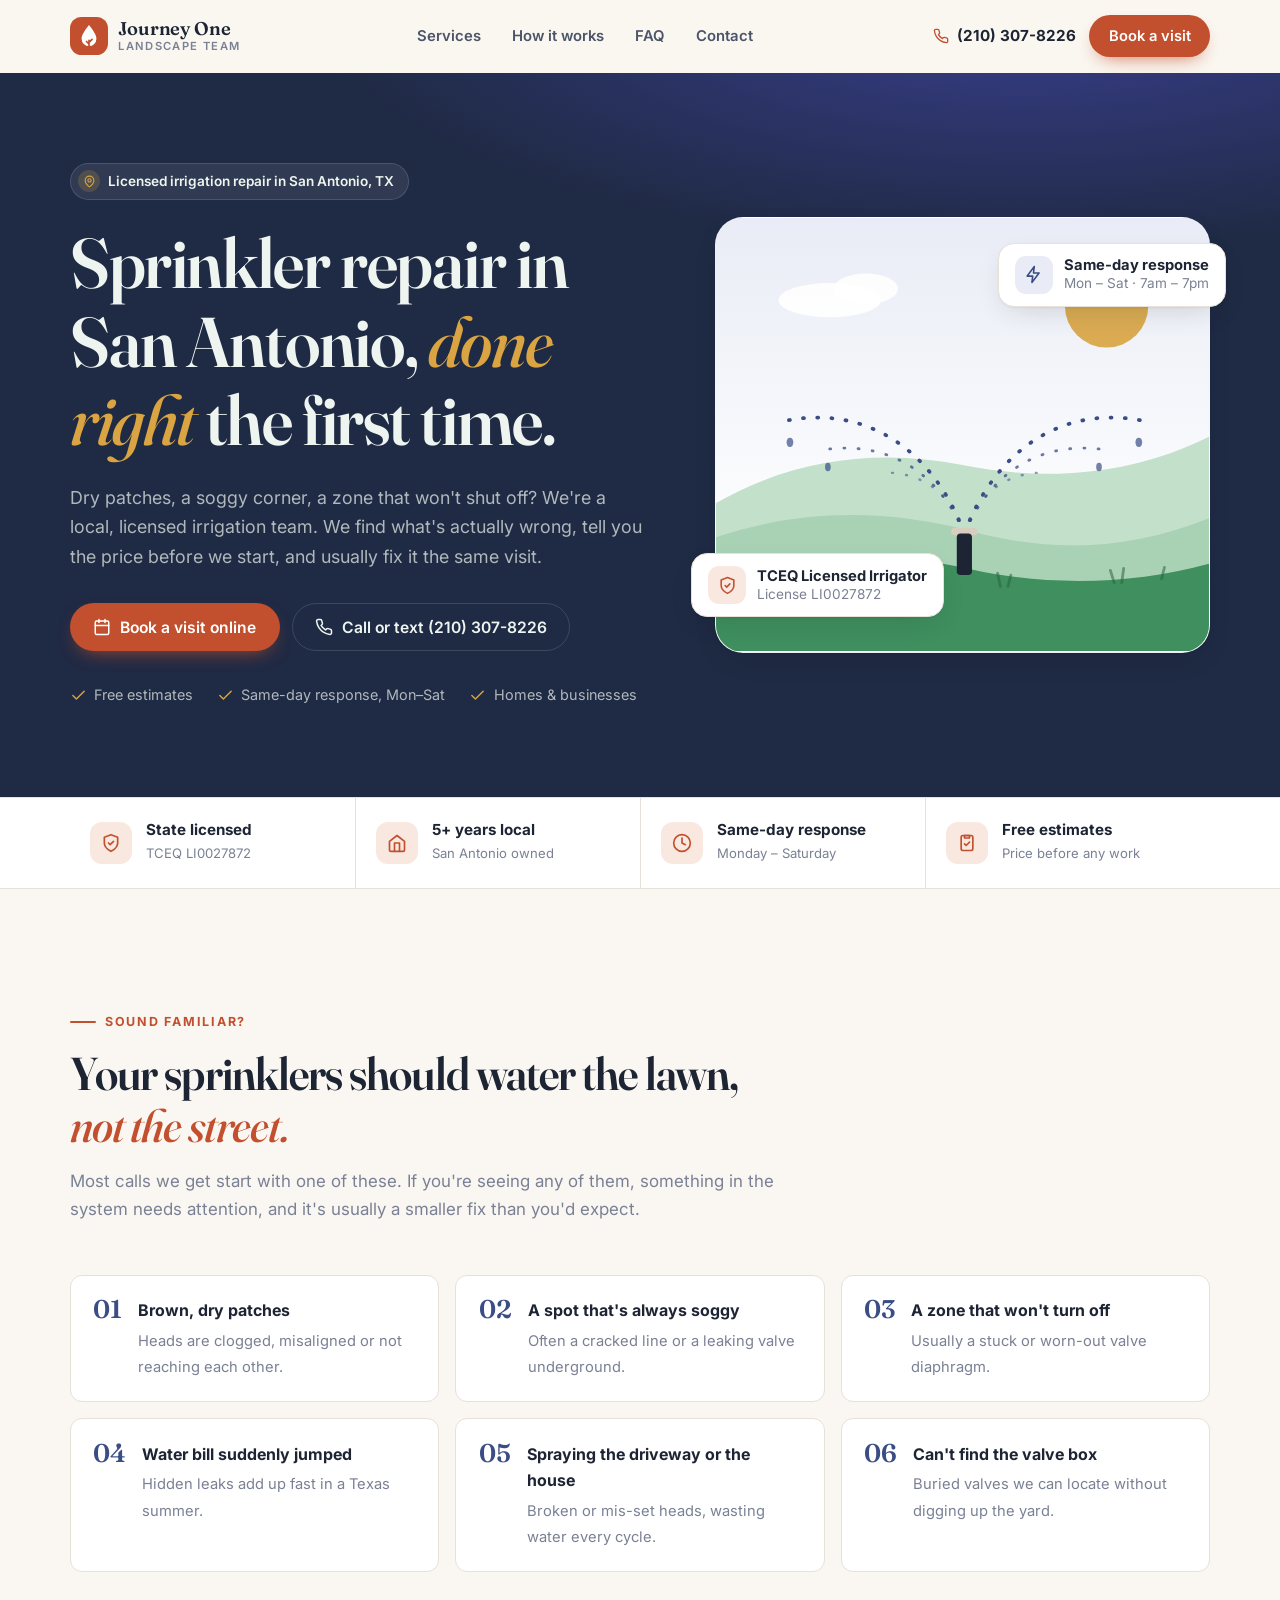
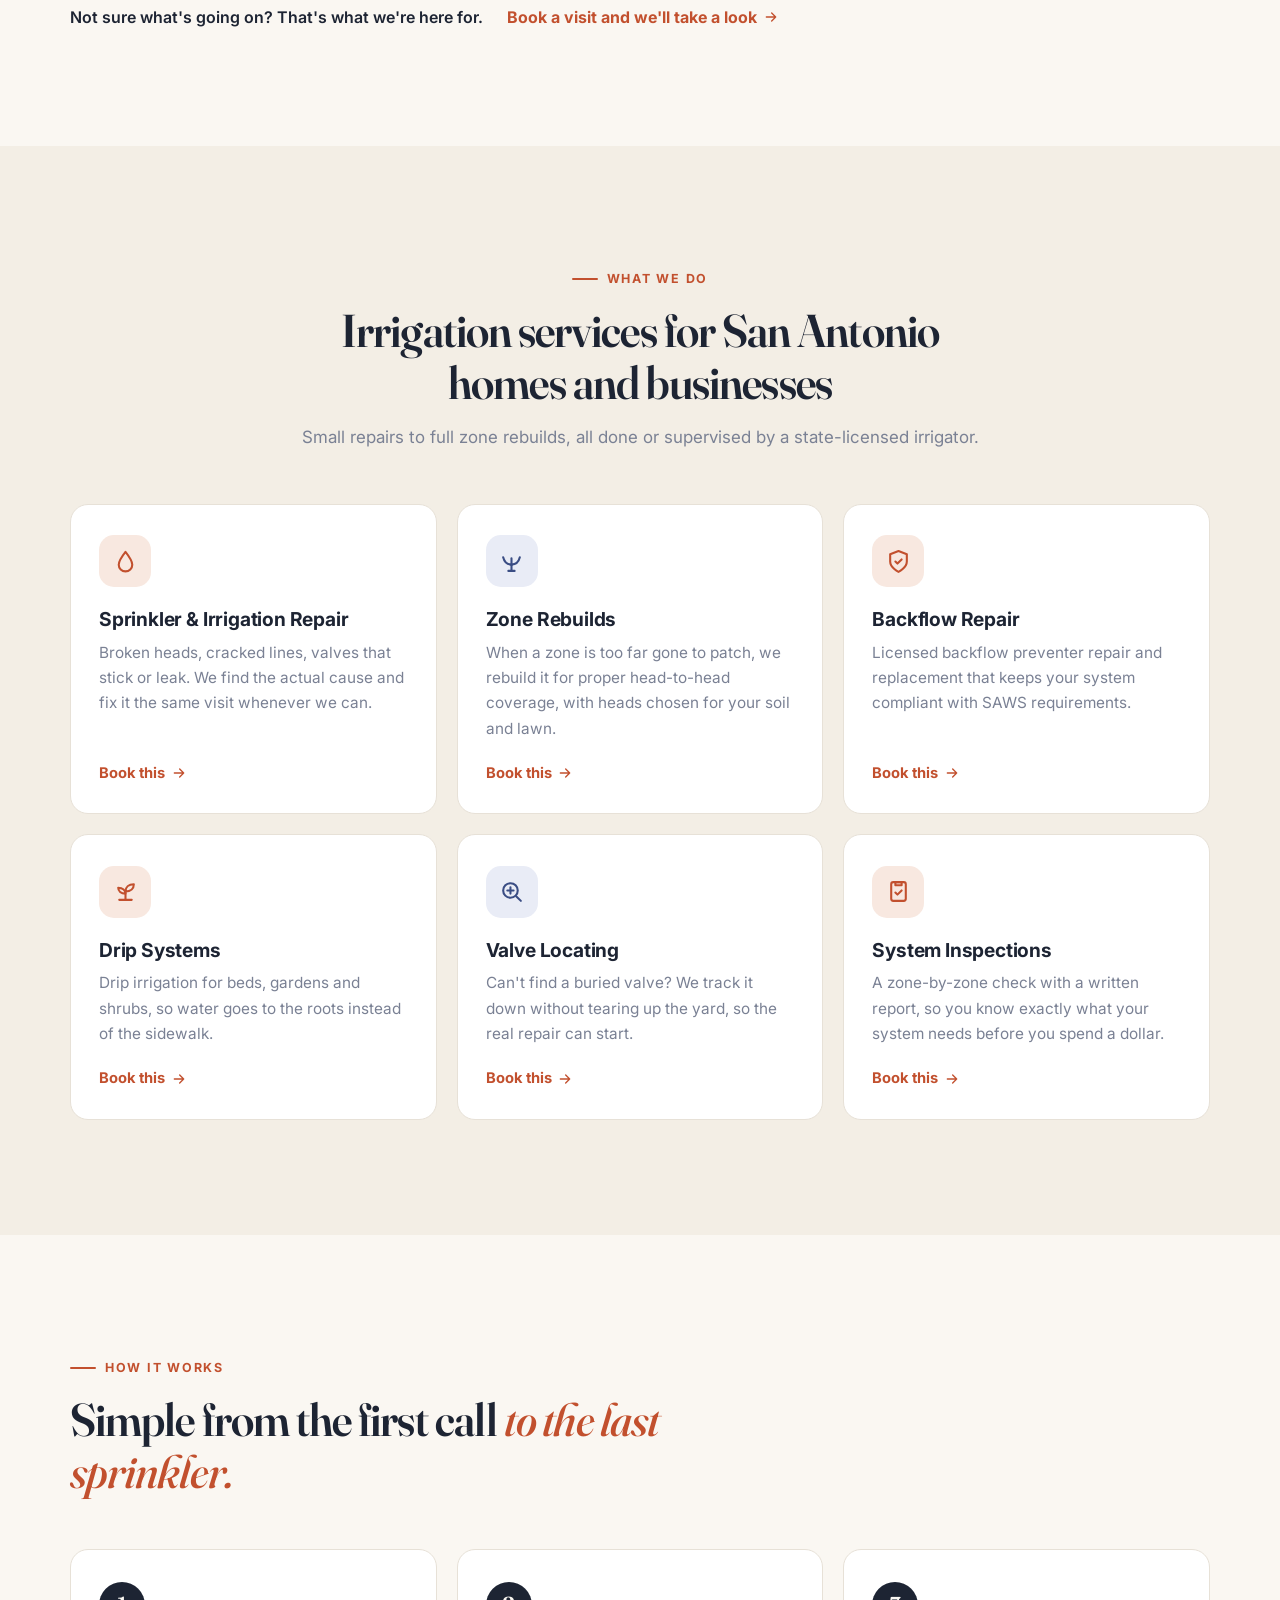
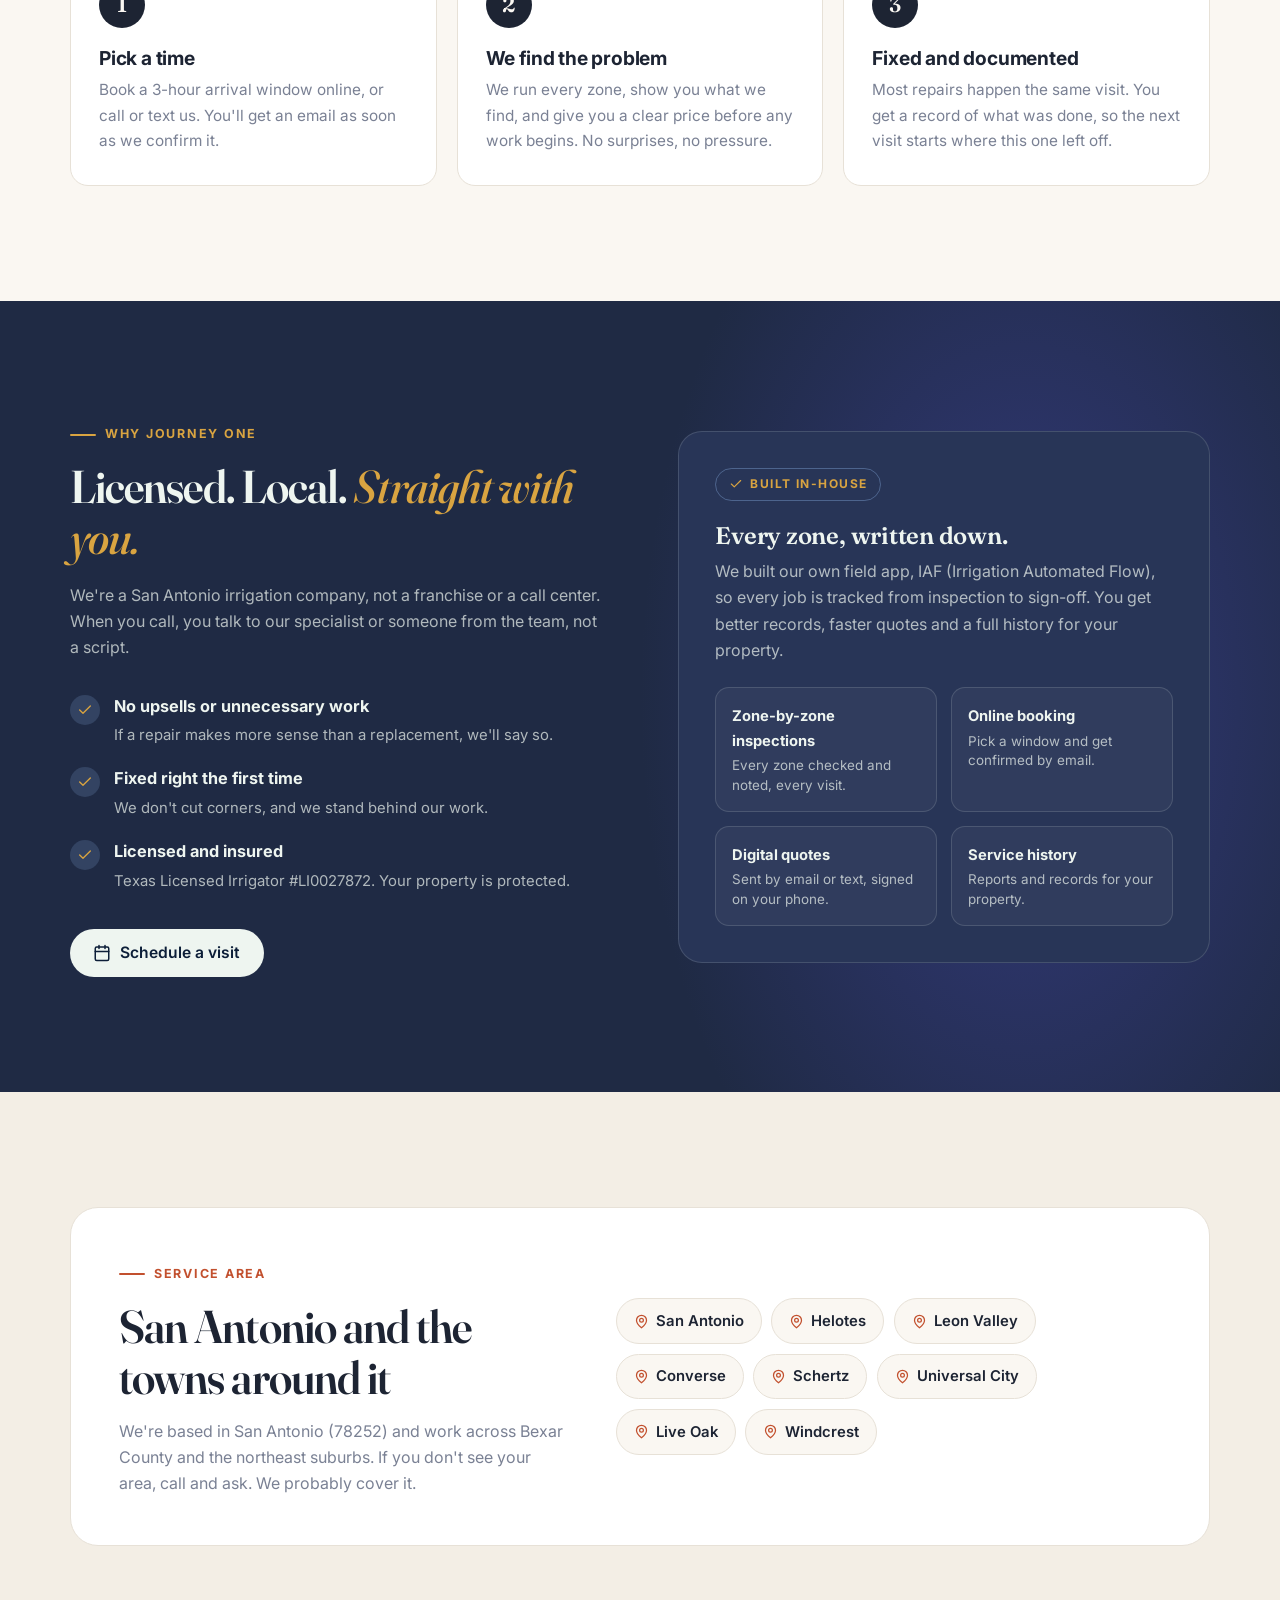
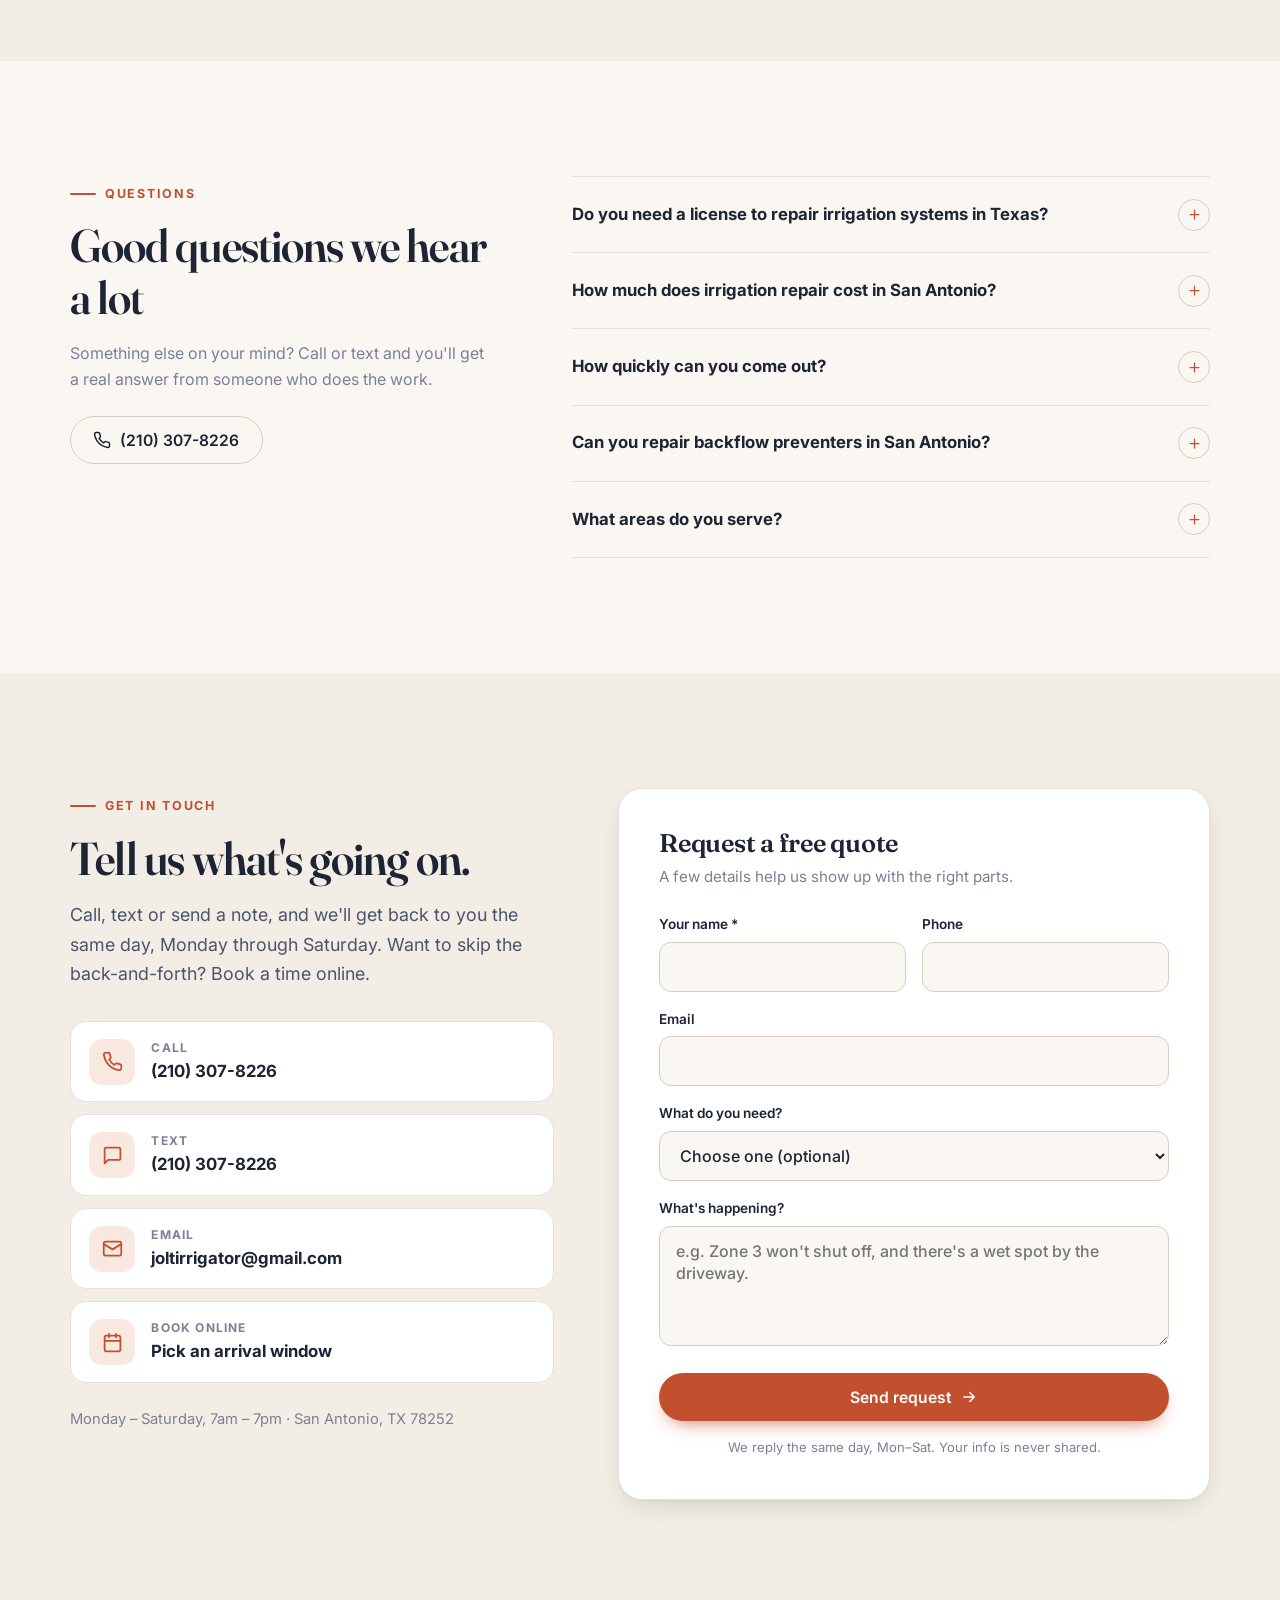
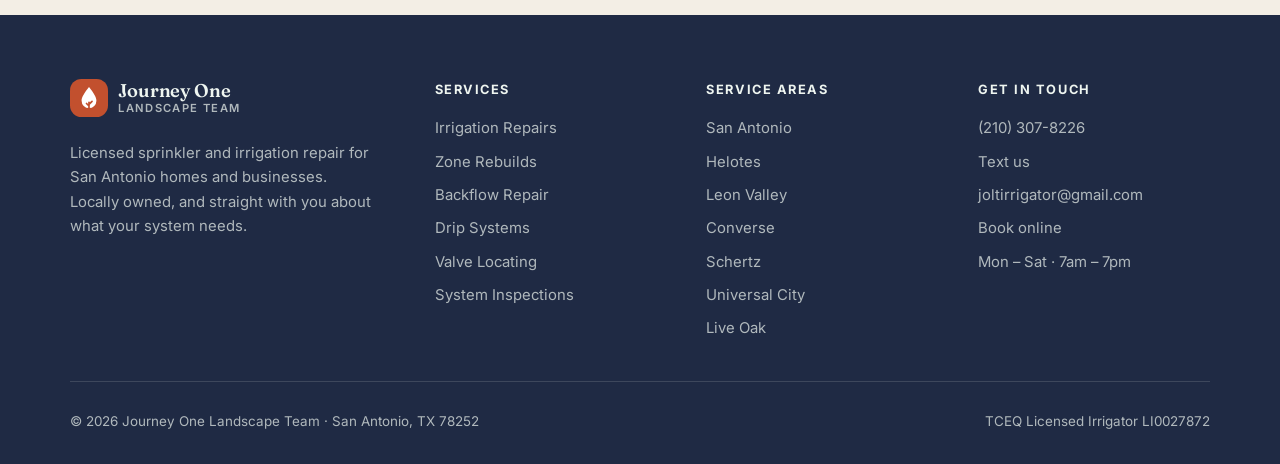
==== commit 1d523320: "Match the Inkwell Books look and remove reviews Paper background, navy hero with indigo glow, terrac" ====
--- a/index.html
+++ b/index.html
@@ -8,8 +8,8 @@
   <meta name="description" content="Licensed sprinkler and irrigation repair in San Antonio. Same-day response Mon–Sat, free estimates, upfront prices. TCEQ Licensed Irrigator LI0027872. Call or text (210) 307-8226 or book online." />
   <meta name="robots" content="index, follow, max-image-preview:large" />
   <link rel="canonical" href="https://www.journeyonelandscapeteam.com/" />
-  <meta name="theme-color" content="#f6f8fb" media="(prefers-color-scheme: light)" />
-  <meta name="theme-color" content="#0a1120" media="(prefers-color-scheme: dark)" />
+  <meta name="theme-color" content="#faf7f2" media="(prefers-color-scheme: light)" />
+  <meta name="theme-color" content="#0e1220" media="(prefers-color-scheme: dark)" />
   <meta property="og:type" content="website" />
   <meta property="og:site_name" content="Journey One Landscape Team" />
   <meta property="og:locale" content="en_US" />
@@ -23,7 +23,7 @@
   <link rel="icon" href="/favicon.ico" sizes="any" />
   <link rel="preconnect" href="https://fonts.googleapis.com" />
   <link rel="preconnect" href="https://fonts.gstatic.com" crossorigin />
-  <link rel="stylesheet" href="https://fonts.googleapis.com/css2?family=Fraunces:ital,opsz,wght@0,9..144,500;0,9..144,600;1,9..144,500&family=Plus+Jakarta+Sans:wght@400;500;600;700&display=swap" />
+  <link rel="stylesheet" href="https://fonts.googleapis.com/css2?family=Fraunces:ital,opsz,wght@0,9..144,500;0,9..144,600;1,9..144,500&family=Inter:wght@400;500;600;700&display=swap" />
   <link rel="stylesheet" href="/styles.css" />
   <script type="application/ld+json">
 {
@@ -178,57 +178,7 @@
         }
       }
     ]
-  },
-  "aggregateRating": {
-    "@type": "AggregateRating",
-    "ratingValue": "5.0",
-    "reviewCount": "4",
-    "bestRating": "5"
-  },
-  "review": [
-    {
-      "@type": "Review",
-      "author": {
-        "@type": "Person",
-        "name": "Lilly"
-      },
-      "datePublished": "2024-10-02",
-      "reviewRating": {
-        "@type": "Rating",
-        "ratingValue": "5",
-        "bestRating": "5"
-      },
-      "reviewBody": "Isaac was extremely honest and helpful through the process of repairing our sprinklers! He worked all day to make sure the job was done and even fixed a few things that we didn't realize were wrong! We really appreciate him and will use him in the future. Cannot recommend enough!"
-    },
-    {
-      "@type": "Review",
-      "author": {
-        "@type": "Person",
-        "name": "PVB"
-      },
-      "datePublished": "2025-02-05",
-      "reviewRating": {
-        "@type": "Rating",
-        "ratingValue": "5",
-        "bestRating": "5"
-      },
-      "reviewBody": "Absolutely satisfied with the service provided. This team focuses on doing it right and we are happy to refer them to others!"
-    },
-    {
-      "@type": "Review",
-      "author": {
-        "@type": "Person",
-        "name": "Gloria Silva"
-      },
-      "datePublished": "2024-10-23",
-      "reviewRating": {
-        "@type": "Rating",
-        "ratingValue": "5",
-        "bestRating": "5"
-      },
-      "reviewBody": "Professionalism at its finest!"
-    }
-  ]
+  }
 }
   </script>
   <script type="application/ld+json">
@@ -303,7 +253,6 @@
       <nav class="nav" aria-label="Main">
         <a href="#services">Services</a>
         <a href="#how">How it works</a>
-        <a href="#reviews">Reviews</a>
         <a href="#faq">FAQ</a>
         <a href="#contact">Contact</a>
       </nav>
@@ -317,7 +266,6 @@
       <div class="wrap">
         <a href="#services">Services</a>
         <a href="#how">How it works</a>
-        <a href="#reviews">Reviews</a>
         <a href="#faq">FAQ</a>
         <a href="#contact">Contact</a>
         <a href="tel:+12103078226">Call or text (210) 307-8226</a>
@@ -378,7 +326,7 @@
       <div class="trust-item"><span class="ic"><svg viewBox="0 0 24 24" fill="none" stroke="currentColor" stroke-width="2" stroke-linecap="round" stroke-linejoin="round" aria-hidden="true"><path d="M12 22s8-4 8-10V5l-8-3-8 3v7c0 6 8 10 8 10z"/><path d="m9 12 2 2 4-4"/></svg></span><div><strong>State licensed</strong><span>TCEQ LI0027872</span></div></div>
       <div class="trust-item"><span class="ic"><svg viewBox="0 0 24 24" fill="none" stroke="currentColor" stroke-width="2" stroke-linecap="round" stroke-linejoin="round" aria-hidden="true"><path d="m3 10 9-7 9 7v10a2 2 0 0 1-2 2H5a2 2 0 0 1-2-2z"/><path d="M9 22V12h6v10"/></svg></span><div><strong>5+ years local</strong><span>San Antonio owned</span></div></div>
       <div class="trust-item"><span class="ic"><svg viewBox="0 0 24 24" fill="none" stroke="currentColor" stroke-width="2" stroke-linecap="round" stroke-linejoin="round" aria-hidden="true"><circle cx="12" cy="12" r="10"/><path d="M12 6v6l4 2"/></svg></span><div><strong>Same-day response</strong><span>Monday – Saturday</span></div></div>
-      <div class="trust-item"><span class="ic"><svg viewBox="0 0 24 24" fill="currentColor" aria-hidden="true"><path d="m12 2 3.1 6.3 6.9 1-5 4.9 1.2 6.8L12 17.8 5.8 21l1.2-6.8-5-4.9 6.9-1z"/></svg></span><div><strong>5-star reviews</strong><span>From real neighbors</span></div></div>
+      <div class="trust-item"><span class="ic"><svg viewBox="0 0 24 24" fill="none" stroke="currentColor" stroke-width="2" stroke-linecap="round" stroke-linejoin="round" aria-hidden="true"><rect x="5" y="3" width="14" height="18" rx="2"/><path d="M9 3h6v3H9z"/><path d="m9 13 2 2 4-4"/></svg></span><div><strong>Free estimates</strong><span>Price before any work</span></div></div>
     </div>
   </section>
 
@@ -493,32 +441,6 @@
     </div>
   </section>
 
-  <section class="section" id="reviews">
-    <div class="wrap">
-      <div class="section-head center reveal">
-        <span class="eyebrow">Reviews</span>
-        <h2>What our neighbors say</h2>
-      </div>
-      <div class="reviews">
-        <figure class="review reveal feature">
-          <div class="stars" aria-label="5 out of 5 stars"><svg viewBox="0 0 24 24" fill="currentColor" aria-hidden="true"><path d="m12 2 3.1 6.3 6.9 1-5 4.9 1.2 6.8L12 17.8 5.8 21l1.2-6.8-5-4.9 6.9-1z"/></svg><svg viewBox="0 0 24 24" fill="currentColor" aria-hidden="true"><path d="m12 2 3.1 6.3 6.9 1-5 4.9 1.2 6.8L12 17.8 5.8 21l1.2-6.8-5-4.9 6.9-1z"/></svg><svg viewBox="0 0 24 24" fill="currentColor" aria-hidden="true"><path d="m12 2 3.1 6.3 6.9 1-5 4.9 1.2 6.8L12 17.8 5.8 21l1.2-6.8-5-4.9 6.9-1z"/></svg><svg viewBox="0 0 24 24" fill="currentColor" aria-hidden="true"><path d="m12 2 3.1 6.3 6.9 1-5 4.9 1.2 6.8L12 17.8 5.8 21l1.2-6.8-5-4.9 6.9-1z"/></svg><svg viewBox="0 0 24 24" fill="currentColor" aria-hidden="true"><path d="m12 2 3.1 6.3 6.9 1-5 4.9 1.2 6.8L12 17.8 5.8 21l1.2-6.8-5-4.9 6.9-1z"/></svg></div>
-          <blockquote>“Isaac was extremely honest and helpful through the process of repairing our sprinklers! He worked all day to make sure the job was done and even fixed a few things that we didn't realize were wrong! We really appreciate him and will use him in the future. Cannot recommend enough!”</blockquote>
-          <figcaption class="who"><span class="avatar">L</span><div><strong>Lilly</strong><span>Google review · October 2024</span></div></figcaption>
-        </figure>
-        <figure class="review reveal">
-          <div class="stars" aria-label="5 out of 5 stars"><svg viewBox="0 0 24 24" fill="currentColor" aria-hidden="true"><path d="m12 2 3.1 6.3 6.9 1-5 4.9 1.2 6.8L12 17.8 5.8 21l1.2-6.8-5-4.9 6.9-1z"/></svg><svg viewBox="0 0 24 24" fill="currentColor" aria-hidden="true"><path d="m12 2 3.1 6.3 6.9 1-5 4.9 1.2 6.8L12 17.8 5.8 21l1.2-6.8-5-4.9 6.9-1z"/></svg><svg viewBox="0 0 24 24" fill="currentColor" aria-hidden="true"><path d="m12 2 3.1 6.3 6.9 1-5 4.9 1.2 6.8L12 17.8 5.8 21l1.2-6.8-5-4.9 6.9-1z"/></svg><svg viewBox="0 0 24 24" fill="currentColor" aria-hidden="true"><path d="m12 2 3.1 6.3 6.9 1-5 4.9 1.2 6.8L12 17.8 5.8 21l1.2-6.8-5-4.9 6.9-1z"/></svg><svg viewBox="0 0 24 24" fill="currentColor" aria-hidden="true"><path d="m12 2 3.1 6.3 6.9 1-5 4.9 1.2 6.8L12 17.8 5.8 21l1.2-6.8-5-4.9 6.9-1z"/></svg></div>
-          <blockquote>“Absolutely satisfied with the service provided. This team focuses on doing it right and we are happy to refer them to others!”</blockquote>
-          <figcaption class="who"><span class="avatar">P</span><div><strong>PVB</strong><span>Google review · February 2025</span></div></figcaption>
-        </figure>
-        <figure class="review reveal">
-          <div class="stars" aria-label="5 out of 5 stars"><svg viewBox="0 0 24 24" fill="currentColor" aria-hidden="true"><path d="m12 2 3.1 6.3 6.9 1-5 4.9 1.2 6.8L12 17.8 5.8 21l1.2-6.8-5-4.9 6.9-1z"/></svg><svg viewBox="0 0 24 24" fill="currentColor" aria-hidden="true"><path d="m12 2 3.1 6.3 6.9 1-5 4.9 1.2 6.8L12 17.8 5.8 21l1.2-6.8-5-4.9 6.9-1z"/></svg><svg viewBox="0 0 24 24" fill="currentColor" aria-hidden="true"><path d="m12 2 3.1 6.3 6.9 1-5 4.9 1.2 6.8L12 17.8 5.8 21l1.2-6.8-5-4.9 6.9-1z"/></svg><svg viewBox="0 0 24 24" fill="currentColor" aria-hidden="true"><path d="m12 2 3.1 6.3 6.9 1-5 4.9 1.2 6.8L12 17.8 5.8 21l1.2-6.8-5-4.9 6.9-1z"/></svg><svg viewBox="0 0 24 24" fill="currentColor" aria-hidden="true"><path d="m12 2 3.1 6.3 6.9 1-5 4.9 1.2 6.8L12 17.8 5.8 21l1.2-6.8-5-4.9 6.9-1z"/></svg></div>
-          <blockquote>“Professionalism at its finest!”</blockquote>
-          <figcaption class="who"><span class="avatar">GS</span><div><strong>Gloria Silva</strong><span>Google review · October 2024</span></div></figcaption>
-        </figure>
-      </div>
-    </div>
-  </section>
-
   <section class="section alt" id="areas">
     <div class="wrap">
       <div class="areas-card reveal">
--- a/styles.css
+++ b/styles.css
@@ -3,25 +3,26 @@
 
 :root {
   color-scheme: light;
-  --bg: #f6f8fb;
+  /* Same family as the Inkwell Books bookstore: paper, navy, terracotta, gold. */
+  --bg: #faf7f2;
   --surface: #ffffff;
-  --surface-2: #edf1f7;
-  --ink: #0f1d33;
-  --body: #3a4659;
-  --muted: #647086;
-  --line: #e0e6ef;
-  --line-strong: #cbd5e3;
-  --leaf: #1b5fae;
-  --leaf-strong: #144b8c;
-  --leaf-soft: #e3edfa;
+  --surface-2: #f3eee5;
+  --ink: #1d2433;
+  --body: #4b5468;
+  --muted: #7a8194;
+  --line: #e7e1d7;
+  --line-strong: #d7cebf;
+  --leaf: #c2502e;
+  --leaf-strong: #a8421f;
+  --leaf-soft: #f8e8e0;
   --on-leaf: #ffffff;
-  --water: #0b8fb9;
-  --water-soft: #def3f8;
-  --sun: #e8a43a;
-  --deep: #0c1e38;
-  --deep-2: #12294a;
-  --deep-accent: #9cc8ff;
-  --deep-glow: rgba(90, 160, 240, 0.22);
+  --water: #3a4d84;
+  --water-soft: #e9ecf6;
+  --sun: #d9a441;
+  --deep: #1f2a44;
+  --deep-2: #283557;
+  --deep-accent: #d9a441;
+  --deep-glow: rgba(58, 63, 143, 0.75);
   --lawn: #3f8f5f;
   --lawn-soft: #a9d2b4;
   --on-deep: #eef5f0;
@@ -33,29 +34,29 @@
   --radius-sm: 12px;
   --gutter: clamp(16px, 4vw, 32px);
   --font-display: 'Fraunces', Georgia, 'Times New Roman', serif;
-  --font-body: 'Plus Jakarta Sans', system-ui, -apple-system, 'Segoe UI', sans-serif;
+  --font-body: 'Inter', system-ui, -apple-system, 'Segoe UI', sans-serif;
 }
 
 @media (prefers-color-scheme: dark) {
   :root {
     color-scheme: dark;
-    --bg: #0a1120;
-    --surface: #101a2d;
-    --surface-2: #152238;
-    --ink: #eaf0f8;
-    --body: #c1ccdc;
-    --muted: #8d9ab0;
-    --line: #20304b;
-    --line-strong: #2d4266;
-    --leaf: #5ea8f2;
-    --leaf-strong: #86bff6;
-    --leaf-soft: #13284a;
-    --on-leaf: #061222;
-    --water: #4cc4e2;
-    --water-soft: #0e2c3a;
-    --sun: #eeb04e;
-    --deep: #060d19;
-    --deep-2: #0d1830;
+    --bg: #14171f;
+    --surface: #1c2029;
+    --surface-2: #20252f;
+    --ink: #eceae6;
+    --body: #c3c7d1;
+    --muted: #8d94a5;
+    --line: #2c313d;
+    --line-strong: #3b4150;
+    --leaf: #e2734f;
+    --leaf-strong: #ec8c6c;
+    --leaf-soft: #3a2420;
+    --on-leaf: #1b0f0b;
+    --water: #9aa9e0;
+    --water-soft: #252b40;
+    --sun: #e0b056;
+    --deep: #0e1220;
+    --deep-2: #171d31;
     --lawn: #4e9f6e;
     --lawn-soft: #2c5a40;
     --shadow-sm: 0 1px 2px rgba(0, 0, 0, 0.4);
@@ -158,12 +159,17 @@
 .mobile-nav .btn { margin-top: 1rem; width: 100%; border-bottom: 0; color: var(--on-leaf); }
 
 /* ── Hero ─────────────────────────────────────────── */
-.hero { position: relative; padding: clamp(3rem, 7vw, 6rem) 0 clamp(3.5rem, 7vw, 6rem); overflow: hidden; }
-.hero::before {
-  content: ""; position: absolute; inset: -20% -10% auto auto; width: 70%; height: 120%;
-  background: radial-gradient(closest-side, color-mix(in srgb, var(--water) 14%, transparent), transparent);
-  pointer-events: none;
-}
+.hero { position: relative; padding: clamp(3rem, 7vw, 6rem) 0 clamp(3.5rem, 7vw, 6rem); overflow: hidden; background: radial-gradient(1200px 420px at 80% -10%, #3a3f8f 0%, transparent 60%), var(--deep); color: var(--on-deep-muted); }
+.hero h1 { color: var(--on-deep); }
+.hero h1 em { color: var(--deep-accent); }
+.hero .lead { color: var(--on-deep-muted); }
+.hero .hero-tag { background: rgba(255, 255, 255, 0.08); border-color: var(--on-deep-line); color: var(--on-deep); box-shadow: none; }
+.hero .hero-tag .dot { background: rgba(217, 164, 65, 0.2); color: var(--deep-accent); }
+.hero .btn-ghost { color: var(--on-deep); border-color: var(--on-deep-line); }
+.hero .btn-ghost:hover { border-color: var(--on-deep); }
+.hero-proof { color: var(--on-deep-muted) !important; }
+.hero-proof svg { color: var(--deep-accent) !important; }
+.hero .art-card { border-color: var(--on-deep-line); }
 .hero-grid { position: relative; display: grid; grid-template-columns: 1.08fr .92fr; gap: clamp(2rem, 5vw, 4.5rem); align-items: center; }
 .hero-tag {
   display: inline-flex; align-items: center; gap: .5rem; padding: .4rem .85rem .4rem .45rem;
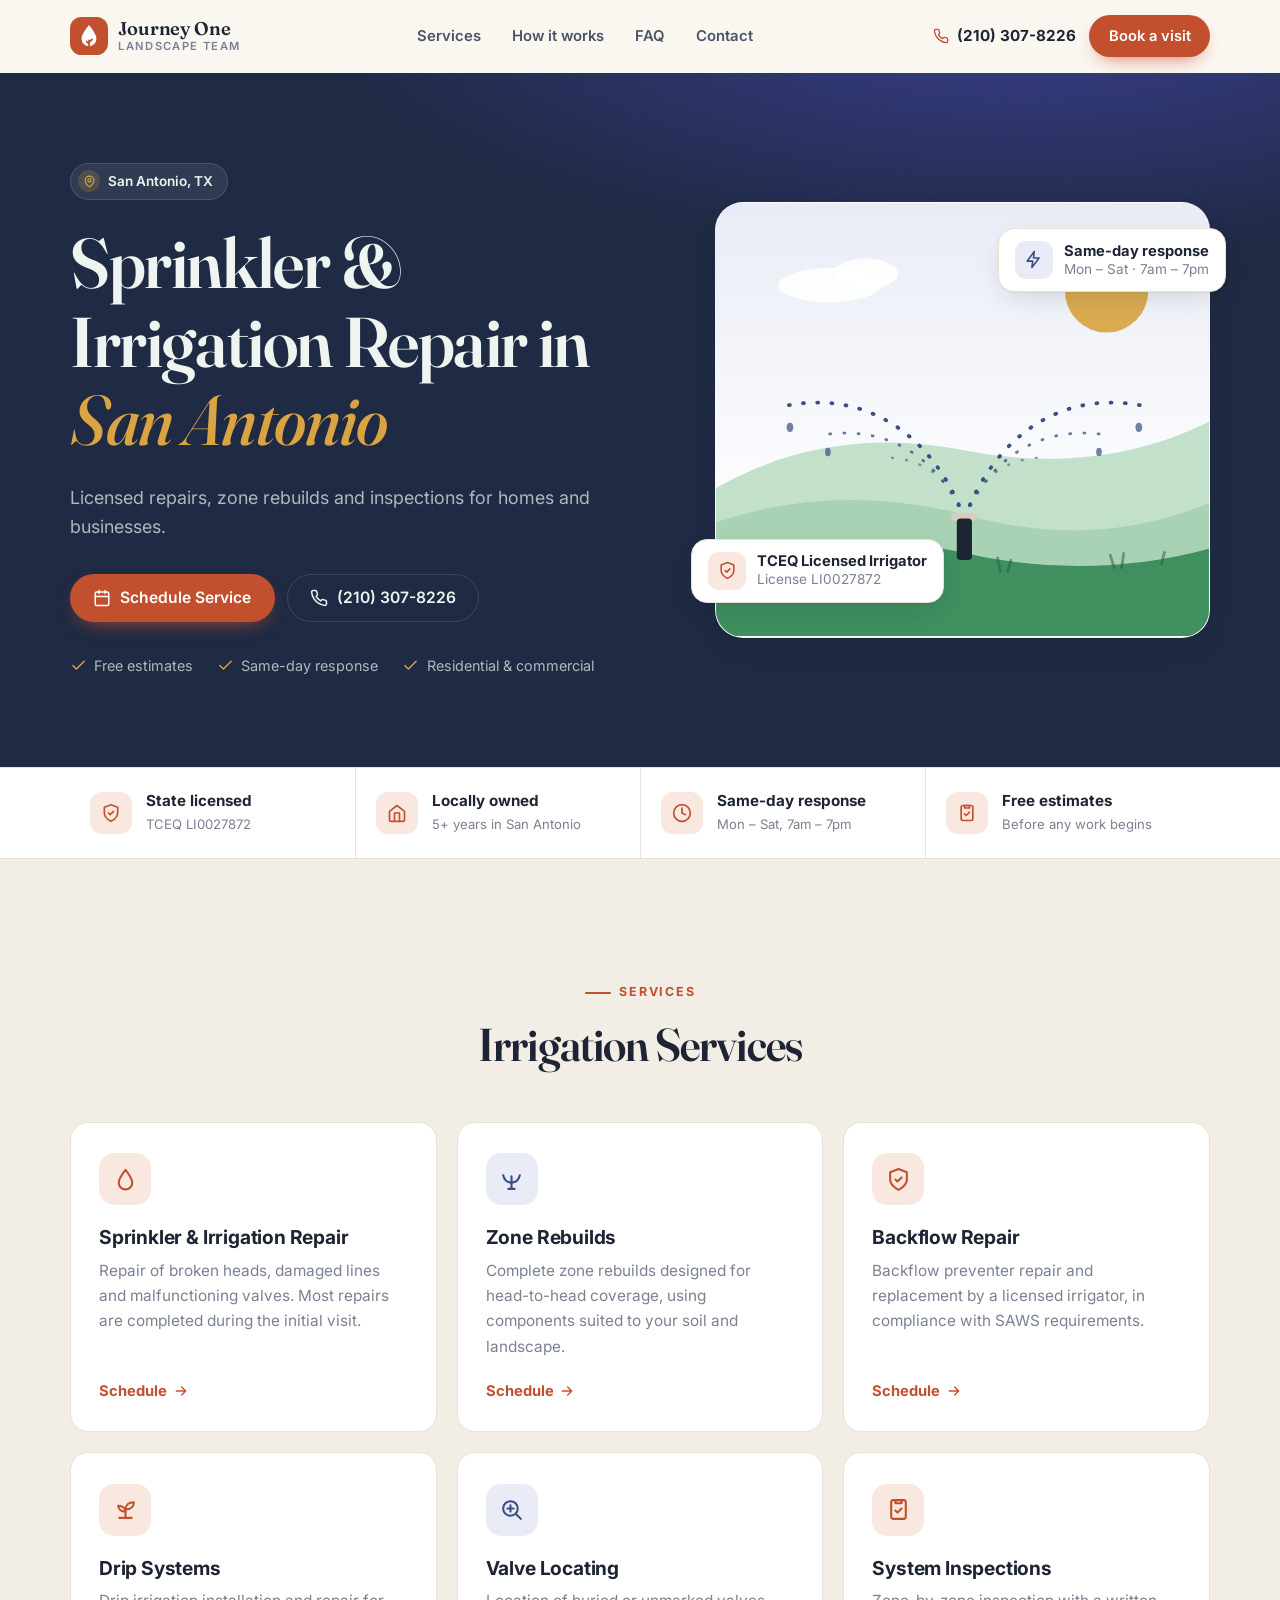
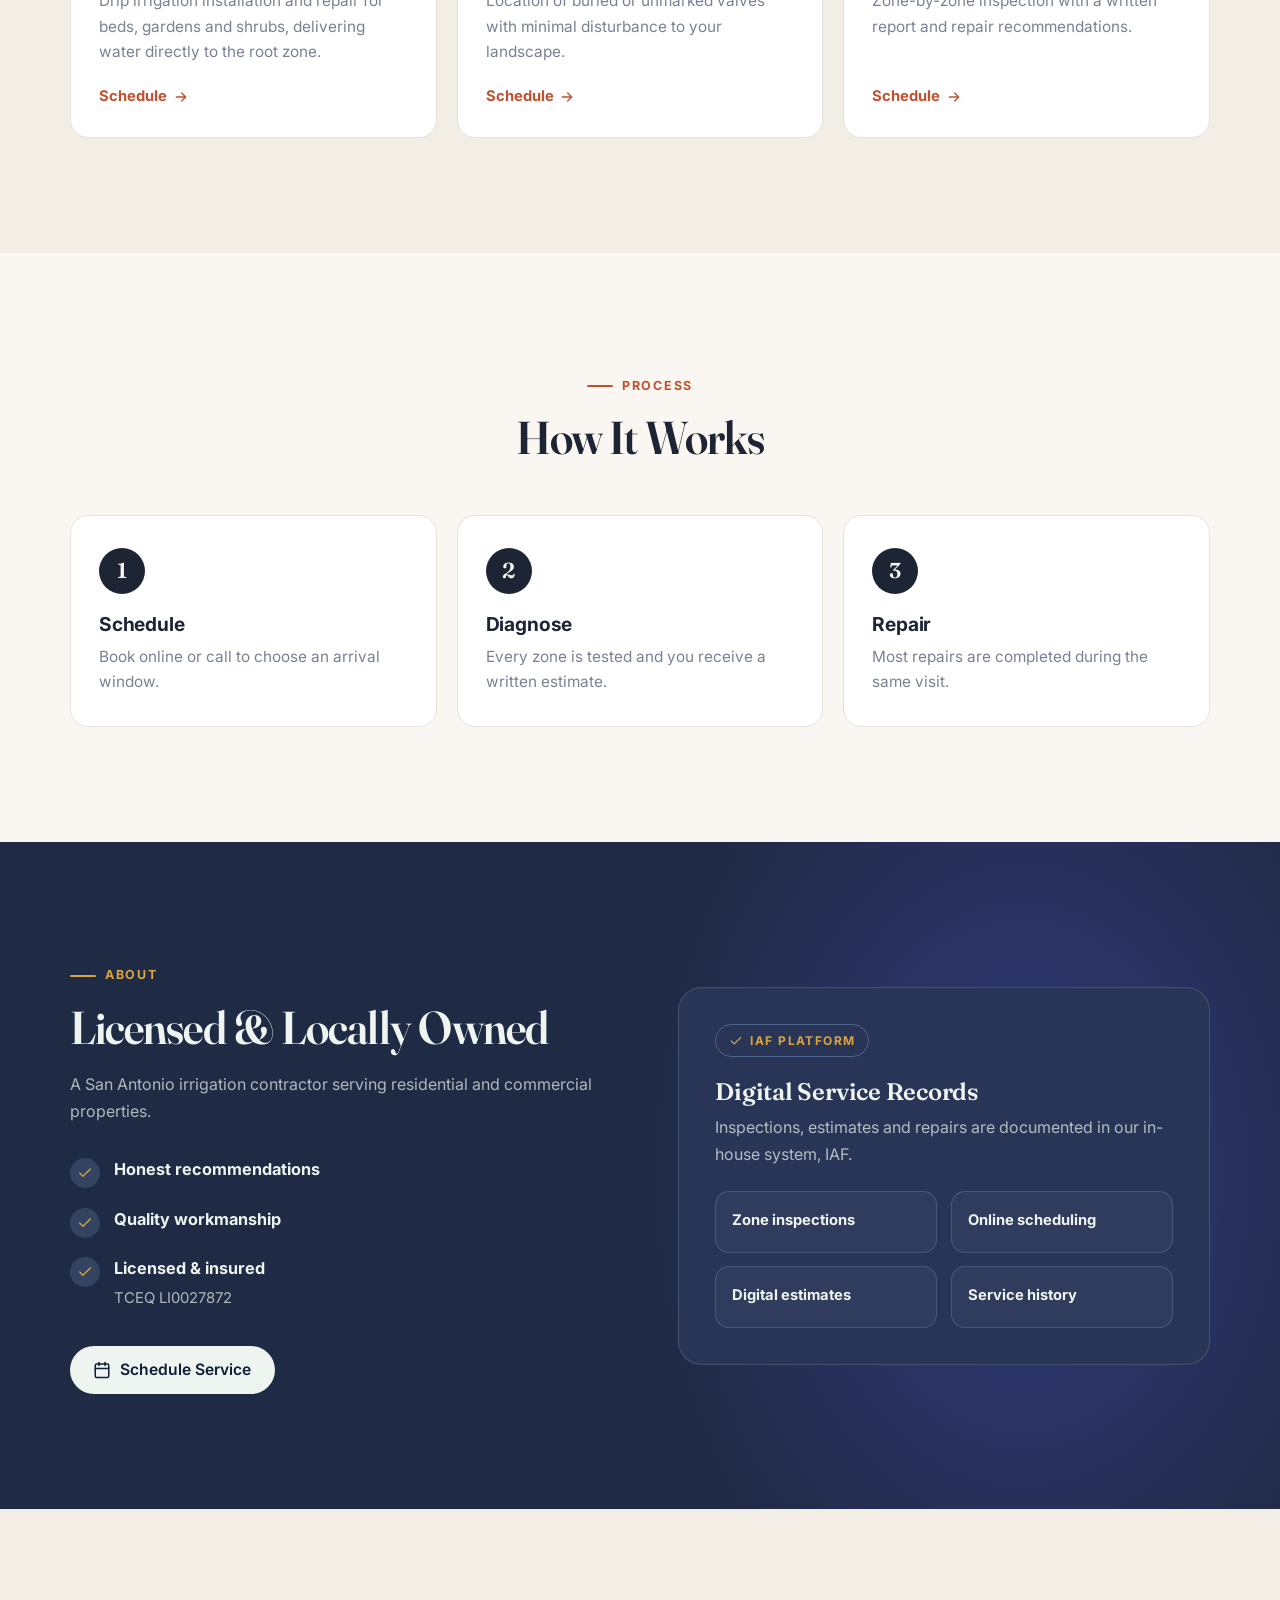
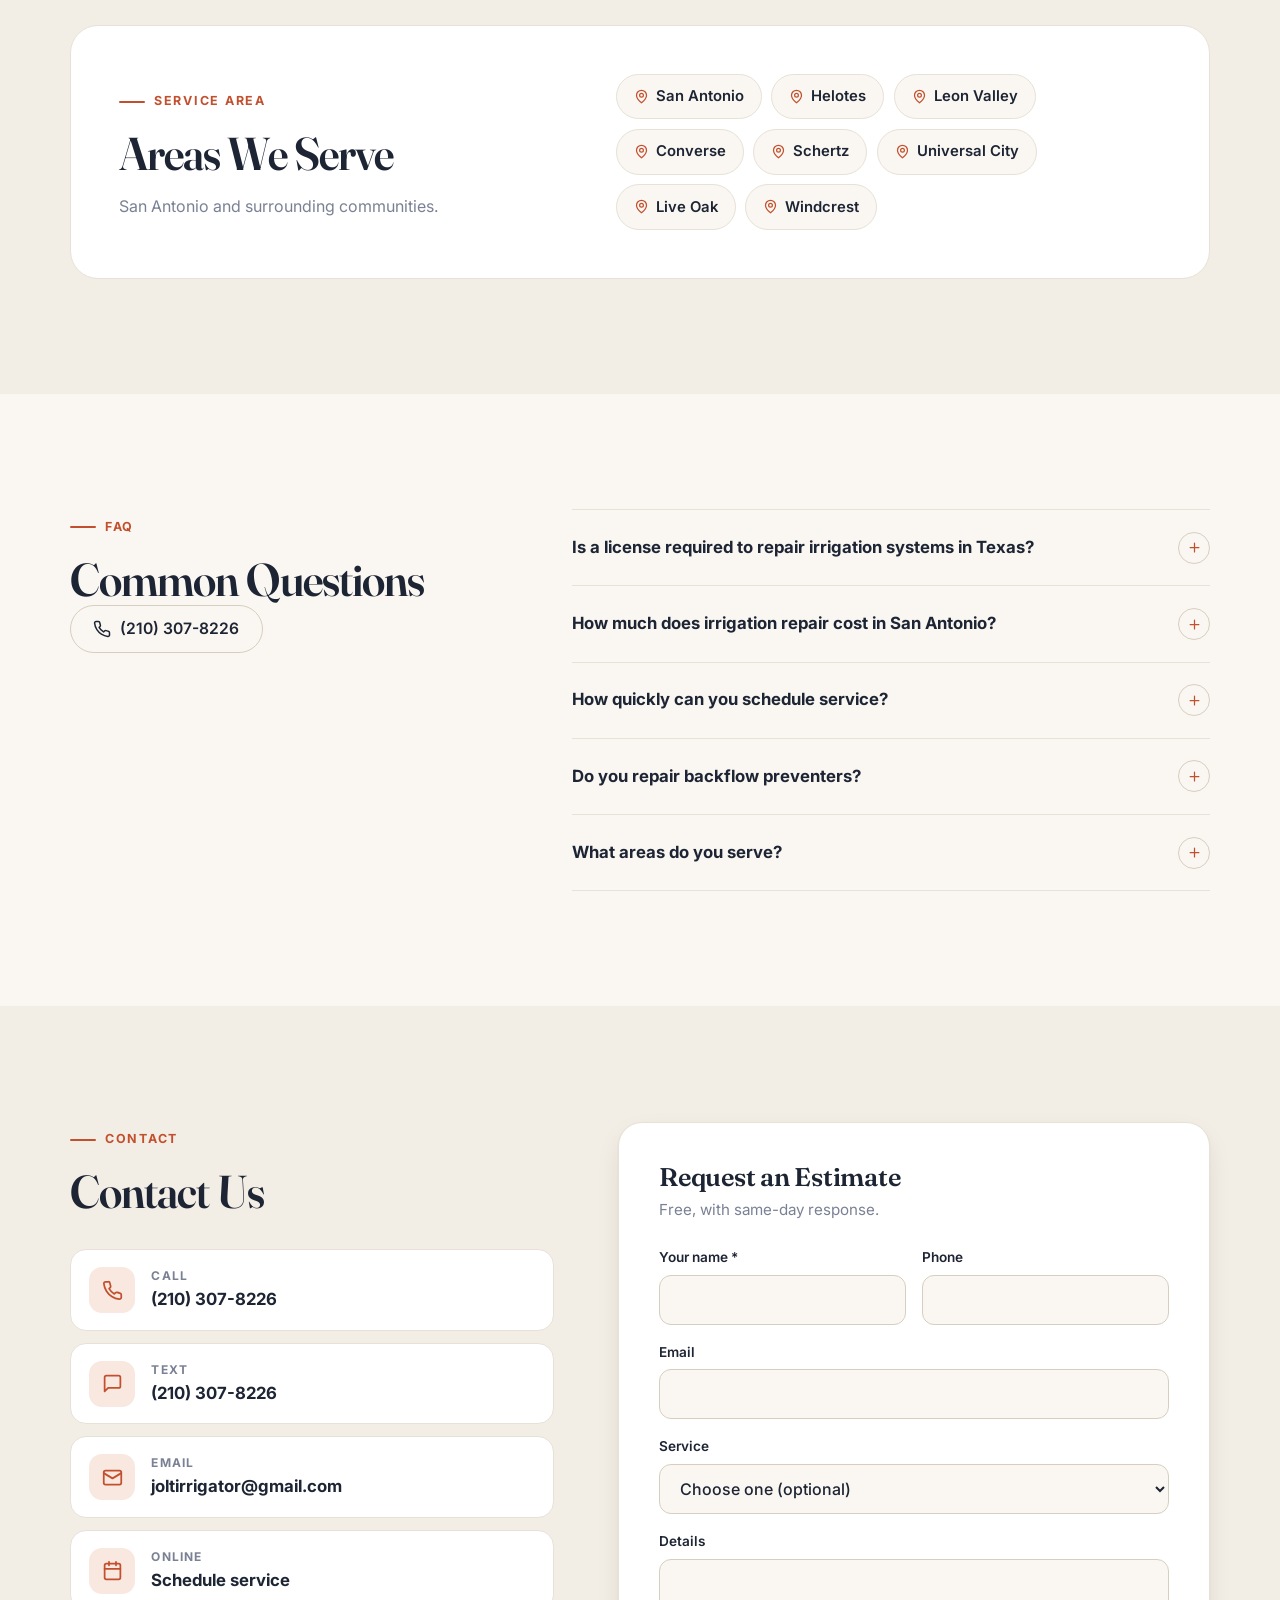
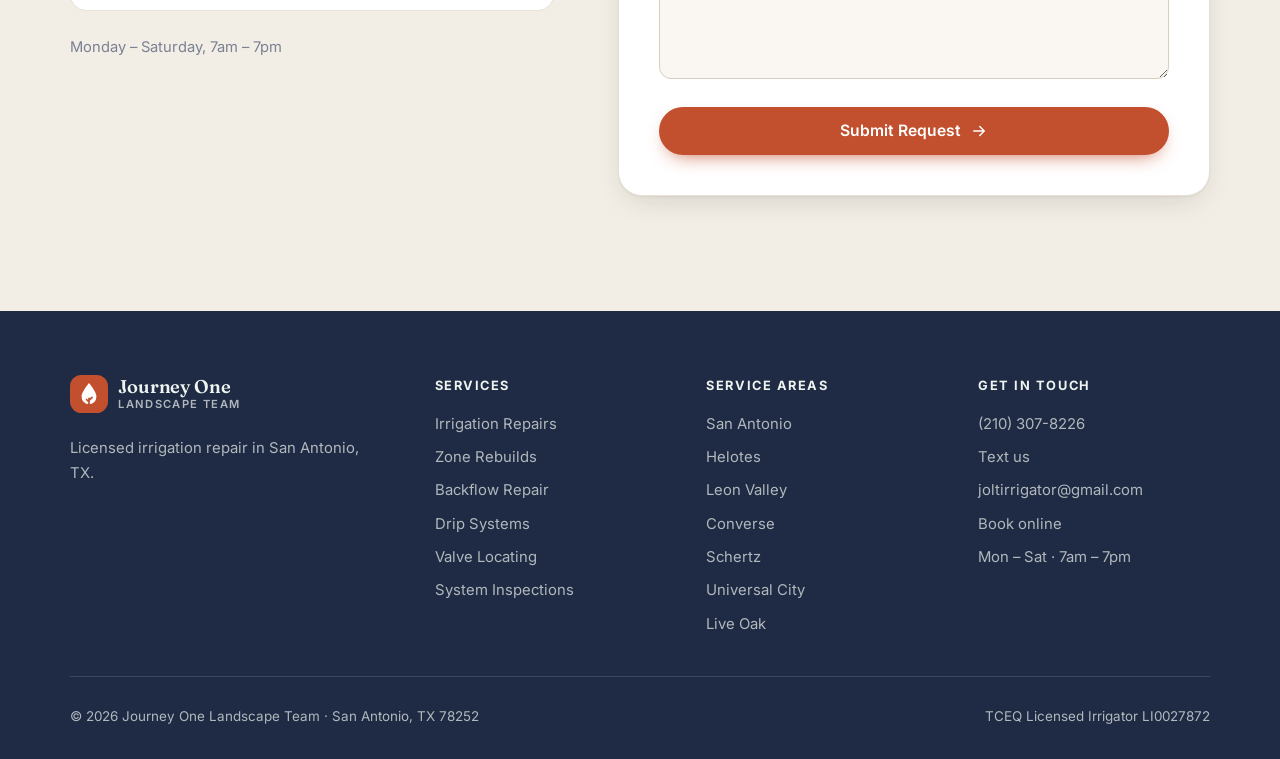
==== commit d47773ad: "Tighten site copy to a short, professional tone Short headings, one line per section, common-problem" ====
--- a/index.html
+++ b/index.html
@@ -134,7 +134,7 @@
         "itemOffered": {
           "@type": "Service",
           "name": "Sprinkler & Irrigation Repair",
-          "description": "Broken heads, cracked lines, valves that stick or leak. We find the actual cause and fix it the same visit whenever we can."
+          "description": "Repair of broken heads, damaged lines and malfunctioning valves. Most repairs are completed during the initial visit."
         }
       },
       {
@@ -142,7 +142,7 @@
         "itemOffered": {
           "@type": "Service",
           "name": "Zone Rebuilds",
-          "description": "When a zone is too far gone to patch, we rebuild it for proper head-to-head coverage, with heads chosen for your soil and lawn."
+          "description": "Complete zone rebuilds designed for head-to-head coverage, using components suited to your soil and landscape."
         }
       },
       {
@@ -150,7 +150,7 @@
         "itemOffered": {
           "@type": "Service",
           "name": "Backflow Repair",
-          "description": "Licensed backflow preventer repair and replacement that keeps your system compliant with SAWS requirements."
+          "description": "Backflow preventer repair and replacement by a licensed irrigator, in compliance with SAWS requirements."
         }
       },
       {
@@ -158,7 +158,7 @@
         "itemOffered": {
           "@type": "Service",
           "name": "Drip Systems",
-          "description": "Drip irrigation for beds, gardens and shrubs, so water goes to the roots instead of the sidewalk."
+          "description": "Drip irrigation installation and repair for beds, gardens and shrubs, delivering water directly to the root zone."
         }
       },
       {
@@ -166,7 +166,7 @@
         "itemOffered": {
           "@type": "Service",
           "name": "Valve Locating",
-          "description": "Can't find a buried valve? We track it down without tearing up the yard, so the real repair can start."
+          "description": "Location of buried or unmarked valves with minimal disturbance to your landscape."
         }
       },
       {
@@ -174,7 +174,7 @@
         "itemOffered": {
           "@type": "Service",
           "name": "System Inspections",
-          "description": "A zone-by-zone check with a written report, so you know exactly what your system needs before you spend a dollar."
+          "description": "Zone-by-zone inspection with a written report and repair recommendations."
         }
       }
     ]
@@ -200,10 +200,10 @@
   "mainEntity": [
     {
       "@type": "Question",
-      "name": "Do you need a license to repair irrigation systems in Texas?",
+      "name": "Is a license required to repair irrigation systems in Texas?",
       "acceptedAnswer": {
         "@type": "Answer",
-        "text": "Yes. In Texas, irrigation work has to be done or directly supervised by a TCEQ Licensed Irrigator. Journey One holds Texas Licensed Irrigator license LI0027872, issued by the Texas Commission on Environmental Quality. Whoever you hire, it's worth checking their license first."
+        "text": "Yes. Texas requires irrigation work to be performed or directly supervised by a TCEQ Licensed Irrigator. Journey One Landscape Team holds Texas Licensed Irrigator license LI0027872, issued by the Texas Commission on Environmental Quality."
       }
     },
     {
@@ -211,23 +211,23 @@
       "name": "How much does irrigation repair cost in San Antonio?",
       "acceptedAnswer": {
         "@type": "Answer",
-        "text": "Most repairs in San Antonio run between $75 and $300, depending on the problem. A simple head replacement is at the low end; valve repairs, line breaks and zone rebuilds depend on the scope. Estimates are free, and you get the price before any work starts."
+        "text": "Most repairs range from $75 to $300 depending on the issue. Head replacements are at the lower end of that range; valve repairs, line breaks and zone rebuilds are priced by scope. Estimates are free and provided before any work begins."
       }
     },
     {
       "@type": "Question",
-      "name": "How quickly can you come out?",
+      "name": "How quickly can you schedule service?",
       "acceptedAnswer": {
         "@type": "Answer",
-        "text": "We offer same-day response Monday through Saturday, 7am to 7pm. Call or text (210) 307-8226, or book a 3-hour arrival window online, and we'll get you on the schedule."
+        "text": "We offer same-day response Monday through Saturday, 7 a.m. to 7 p.m. Call or text (210) 307-8226, or request an appointment online."
       }
     },
     {
       "@type": "Question",
-      "name": "Can you repair backflow preventers in San Antonio?",
+      "name": "Do you repair backflow preventers?",
       "acceptedAnswer": {
         "@type": "Answer",
-        "text": "Yes. As a TCEQ Licensed Irrigator we can repair and replace backflow preventers and keep your system compliant with SAWS requirements."
+        "text": "Yes. As a TCEQ Licensed Irrigator, we repair and replace backflow preventers in compliance with SAWS requirements."
       }
     },
     {
@@ -235,7 +235,7 @@
       "name": "What areas do you serve?",
       "acceptedAnswer": {
         "@type": "Answer",
-        "text": "All of San Antonio, plus Helotes, Leon Valley, Converse, Schertz, Universal City, Live Oak and Windcrest. Not sure if you're in range? Just call and ask."
+        "text": "We serve San Antonio, Helotes, Leon Valley, Converse, Schertz, Universal City, Live Oak and Windcrest. Please contact us to confirm service at your address."
       }
     }
   ]
@@ -278,17 +278,17 @@
   <section class="hero">
     <div class="wrap hero-grid">
       <div>
-        <span class="hero-tag"><span class="dot"><svg viewBox="0 0 24 24" fill="none" stroke="currentColor" stroke-width="2" stroke-linecap="round" stroke-linejoin="round" aria-hidden="true"><path d="M20 10c0 6-8 12-8 12s-8-6-8-12a8 8 0 0 1 16 0z"/><circle cx="12" cy="10" r="3"/></svg></span>Licensed irrigation repair in San Antonio, TX</span>
-        <h1>Sprinkler repair in San Antonio, <em>done right</em> the first time.</h1>
-        <p class="lead">Dry patches, a soggy corner, a zone that won't shut off? We're a local, licensed irrigation team. We find what's actually wrong, tell you the price before we start, and usually fix it the same visit.</p>
+        <span class="hero-tag"><span class="dot"><svg viewBox="0 0 24 24" fill="none" stroke="currentColor" stroke-width="2" stroke-linecap="round" stroke-linejoin="round" aria-hidden="true"><path d="M20 10c0 6-8 12-8 12s-8-6-8-12a8 8 0 0 1 16 0z"/><circle cx="12" cy="10" r="3"/></svg></span>San Antonio, TX</span>
+        <h1>Sprinkler &amp; Irrigation Repair in <em>San Antonio</em></h1>
+        <p class="lead">Licensed repairs, zone rebuilds and inspections for homes and businesses.</p>
         <div class="hero-cta">
-          <a class="btn btn-primary" href="/book"><svg viewBox="0 0 24 24" fill="none" stroke="currentColor" stroke-width="2" stroke-linecap="round" stroke-linejoin="round" aria-hidden="true"><rect x="3" y="4" width="18" height="18" rx="2"/><path d="M16 2v4M8 2v4M3 10h18"/></svg>Book a visit online</a>
-          <a class="btn btn-ghost" href="tel:+12103078226"><svg viewBox="0 0 24 24" fill="none" stroke="currentColor" stroke-width="2" stroke-linecap="round" stroke-linejoin="round" aria-hidden="true"><path d="M22 16.92v3a2 2 0 0 1-2.18 2 19.79 19.79 0 0 1-8.63-3.07 19.5 19.5 0 0 1-6-6 19.79 19.79 0 0 1-3.07-8.67A2 2 0 0 1 4.11 2h3a2 2 0 0 1 2 1.72c.13.96.36 1.9.7 2.81a2 2 0 0 1-.45 2.11L8.09 9.91a16 16 0 0 0 6 6l1.27-1.27a2 2 0 0 1 2.11-.45c.91.34 1.85.57 2.81.7A2 2 0 0 1 22 16.92z"/></svg>Call or text (210) 307-8226</a>
+          <a class="btn btn-primary" href="/book"><svg viewBox="0 0 24 24" fill="none" stroke="currentColor" stroke-width="2" stroke-linecap="round" stroke-linejoin="round" aria-hidden="true"><rect x="3" y="4" width="18" height="18" rx="2"/><path d="M16 2v4M8 2v4M3 10h18"/></svg>Schedule Service</a>
+          <a class="btn btn-ghost" href="tel:+12103078226"><svg viewBox="0 0 24 24" fill="none" stroke="currentColor" stroke-width="2" stroke-linecap="round" stroke-linejoin="round" aria-hidden="true"><path d="M22 16.92v3a2 2 0 0 1-2.18 2 19.79 19.79 0 0 1-8.63-3.07 19.5 19.5 0 0 1-6-6 19.79 19.79 0 0 1-3.07-8.67A2 2 0 0 1 4.11 2h3a2 2 0 0 1 2 1.72c.13.96.36 1.9.7 2.81a2 2 0 0 1-.45 2.11L8.09 9.91a16 16 0 0 0 6 6l1.27-1.27a2 2 0 0 1 2.11-.45c.91.34 1.85.57 2.81.7A2 2 0 0 1 22 16.92z"/></svg>(210) 307-8226</a>
         </div>
         <ul class="hero-proof">
           <li><svg viewBox="0 0 24 24" fill="none" stroke="currentColor" stroke-width="2" stroke-linecap="round" stroke-linejoin="round" stroke-width="2.5" aria-hidden="true"><path d="M20 6 9 17l-5-5"/></svg>Free estimates</li>
-          <li><svg viewBox="0 0 24 24" fill="none" stroke="currentColor" stroke-width="2" stroke-linecap="round" stroke-linejoin="round" stroke-width="2.5" aria-hidden="true"><path d="M20 6 9 17l-5-5"/></svg>Same-day response, Mon–Sat</li>
-          <li><svg viewBox="0 0 24 24" fill="none" stroke="currentColor" stroke-width="2" stroke-linecap="round" stroke-linejoin="round" stroke-width="2.5" aria-hidden="true"><path d="M20 6 9 17l-5-5"/></svg>Homes &amp; businesses</li>
+          <li><svg viewBox="0 0 24 24" fill="none" stroke="currentColor" stroke-width="2" stroke-linecap="round" stroke-linejoin="round" stroke-width="2.5" aria-hidden="true"><path d="M20 6 9 17l-5-5"/></svg>Same-day response</li>
+          <li><svg viewBox="0 0 24 24" fill="none" stroke="currentColor" stroke-width="2" stroke-linecap="round" stroke-linejoin="round" stroke-width="2.5" aria-hidden="true"><path d="M20 6 9 17l-5-5"/></svg>Residential &amp; commercial</li>
         </ul>
       </div>
       <div class="hero-art">
@@ -324,77 +324,54 @@
   <section class="trust" aria-label="Why customers trust us">
     <div class="wrap trust-grid">
       <div class="trust-item"><span class="ic"><svg viewBox="0 0 24 24" fill="none" stroke="currentColor" stroke-width="2" stroke-linecap="round" stroke-linejoin="round" aria-hidden="true"><path d="M12 22s8-4 8-10V5l-8-3-8 3v7c0 6 8 10 8 10z"/><path d="m9 12 2 2 4-4"/></svg></span><div><strong>State licensed</strong><span>TCEQ LI0027872</span></div></div>
-      <div class="trust-item"><span class="ic"><svg viewBox="0 0 24 24" fill="none" stroke="currentColor" stroke-width="2" stroke-linecap="round" stroke-linejoin="round" aria-hidden="true"><path d="m3 10 9-7 9 7v10a2 2 0 0 1-2 2H5a2 2 0 0 1-2-2z"/><path d="M9 22V12h6v10"/></svg></span><div><strong>5+ years local</strong><span>San Antonio owned</span></div></div>
-      <div class="trust-item"><span class="ic"><svg viewBox="0 0 24 24" fill="none" stroke="currentColor" stroke-width="2" stroke-linecap="round" stroke-linejoin="round" aria-hidden="true"><circle cx="12" cy="12" r="10"/><path d="M12 6v6l4 2"/></svg></span><div><strong>Same-day response</strong><span>Monday – Saturday</span></div></div>
-      <div class="trust-item"><span class="ic"><svg viewBox="0 0 24 24" fill="none" stroke="currentColor" stroke-width="2" stroke-linecap="round" stroke-linejoin="round" aria-hidden="true"><rect x="5" y="3" width="14" height="18" rx="2"/><path d="M9 3h6v3H9z"/><path d="m9 13 2 2 4-4"/></svg></span><div><strong>Free estimates</strong><span>Price before any work</span></div></div>
-    </div>
-  </section>
-
-  <section class="section" id="problems">
-    <div class="wrap">
-      <div class="section-head reveal">
-        <span class="eyebrow">Sound familiar?</span>
-        <h2>Your sprinklers should water the lawn, <em>not the street.</em></h2>
-        <p>Most calls we get start with one of these. If you're seeing any of them, something in the system needs attention, and it's usually a smaller fix than you'd expect.</p>
-      </div>
-      <div class="symptoms">
-        <div class="symptom reveal"><span class="q">01</span><div><strong>Brown, dry patches</strong><span>Heads are clogged, misaligned or not reaching each other.</span></div></div>
-        <div class="symptom reveal"><span class="q">02</span><div><strong>A spot that's always soggy</strong><span>Often a cracked line or a leaking valve underground.</span></div></div>
-        <div class="symptom reveal"><span class="q">03</span><div><strong>A zone that won't turn off</strong><span>Usually a stuck or worn-out valve diaphragm.</span></div></div>
-        <div class="symptom reveal"><span class="q">04</span><div><strong>Water bill suddenly jumped</strong><span>Hidden leaks add up fast in a Texas summer.</span></div></div>
-        <div class="symptom reveal"><span class="q">05</span><div><strong>Spraying the driveway or the house</strong><span>Broken or mis-set heads, wasting water every cycle.</span></div></div>
-        <div class="symptom reveal"><span class="q">06</span><div><strong>Can't find the valve box</strong><span>Buried valves we can locate without digging up the yard.</span></div></div>
-      </div>
-      <div class="symptoms-foot reveal">
-        <p>Not sure what's going on? That's what we're here for.</p>
-        <a class="text-link" href="/book">Book a visit and we'll take a look <svg viewBox="0 0 24 24" fill="none" stroke="currentColor" stroke-width="2" stroke-linecap="round" stroke-linejoin="round" stroke-width="2.25" aria-hidden="true"><path d="M5 12h14M13 6l6 6-6 6"/></svg></a>
-      </div>
+      <div class="trust-item"><span class="ic"><svg viewBox="0 0 24 24" fill="none" stroke="currentColor" stroke-width="2" stroke-linecap="round" stroke-linejoin="round" aria-hidden="true"><path d="m3 10 9-7 9 7v10a2 2 0 0 1-2 2H5a2 2 0 0 1-2-2z"/><path d="M9 22V12h6v10"/></svg></span><div><strong>Locally owned</strong><span>5+ years in San Antonio</span></div></div>
+      <div class="trust-item"><span class="ic"><svg viewBox="0 0 24 24" fill="none" stroke="currentColor" stroke-width="2" stroke-linecap="round" stroke-linejoin="round" aria-hidden="true"><circle cx="12" cy="12" r="10"/><path d="M12 6v6l4 2"/></svg></span><div><strong>Same-day response</strong><span>Mon – Sat, 7am – 7pm</span></div></div>
+      <div class="trust-item"><span class="ic"><svg viewBox="0 0 24 24" fill="none" stroke="currentColor" stroke-width="2" stroke-linecap="round" stroke-linejoin="round" aria-hidden="true"><rect x="5" y="3" width="14" height="18" rx="2"/><path d="M9 3h6v3H9z"/><path d="m9 13 2 2 4-4"/></svg></span><div><strong>Free estimates</strong><span>Before any work begins</span></div></div>
     </div>
   </section>
 
   <section class="section alt" id="services">
     <div class="wrap">
       <div class="section-head center reveal">
-        <span class="eyebrow">What we do</span>
-        <h2>Irrigation services for San Antonio homes and businesses</h2>
-        <p>Small repairs to full zone rebuilds, all done or supervised by a state-licensed irrigator.</p>
+        <span class="eyebrow">Services</span>
+        <h2>Irrigation Services</h2>
       </div>
       <div class="services-grid">
         <article class="service reveal">
           <div class="ic"><svg viewBox="0 0 24 24" fill="none" stroke="currentColor" stroke-width="2" stroke-linecap="round" stroke-linejoin="round" aria-hidden="true"><path d="M12 2.7C7.5 8.4 5.5 12 5.5 15a6.5 6.5 0 0 0 13 0c0-3-2-6.6-6.5-12.3z"/></svg></div>
           <h3>Sprinkler & Irrigation Repair</h3>
-          <p>Broken heads, cracked lines, valves that stick or leak. We find the actual cause and fix it the same visit whenever we can.</p>
-          <a class="text-link" href="/book">Book this <svg viewBox="0 0 24 24" fill="none" stroke="currentColor" stroke-width="2" stroke-linecap="round" stroke-linejoin="round" stroke-width="2.25" aria-hidden="true"><path d="M5 12h14M13 6l6 6-6 6"/></svg></a>
+          <p>Repair of broken heads, damaged lines and malfunctioning valves. Most repairs are completed during the initial visit.</p>
+          <a class="text-link" href="/book">Schedule <svg viewBox="0 0 24 24" fill="none" stroke="currentColor" stroke-width="2" stroke-linecap="round" stroke-linejoin="round" stroke-width="2.25" aria-hidden="true"><path d="M5 12h14M13 6l6 6-6 6"/></svg></a>
         </article>
         <article class="service reveal">
           <div class="ic"><svg viewBox="0 0 24 24" fill="none" stroke="currentColor" stroke-width="2" stroke-linecap="round" stroke-linejoin="round" aria-hidden="true"><path d="M12 21v-6"/><path d="M9 21h6"/><path d="M12 15c-4 0-7-3-8-7"/><path d="M12 15c4 0 7-3 8-7"/><path d="M12 15V9"/></svg></div>
           <h3>Zone Rebuilds</h3>
-          <p>When a zone is too far gone to patch, we rebuild it for proper head-to-head coverage, with heads chosen for your soil and lawn.</p>
-          <a class="text-link" href="/book">Book this <svg viewBox="0 0 24 24" fill="none" stroke="currentColor" stroke-width="2" stroke-linecap="round" stroke-linejoin="round" stroke-width="2.25" aria-hidden="true"><path d="M5 12h14M13 6l6 6-6 6"/></svg></a>
+          <p>Complete zone rebuilds designed for head-to-head coverage, using components suited to your soil and landscape.</p>
+          <a class="text-link" href="/book">Schedule <svg viewBox="0 0 24 24" fill="none" stroke="currentColor" stroke-width="2" stroke-linecap="round" stroke-linejoin="round" stroke-width="2.25" aria-hidden="true"><path d="M5 12h14M13 6l6 6-6 6"/></svg></a>
         </article>
         <article class="service reveal">
           <div class="ic"><svg viewBox="0 0 24 24" fill="none" stroke="currentColor" stroke-width="2" stroke-linecap="round" stroke-linejoin="round" aria-hidden="true"><path d="M12 22s8-4 8-10V5l-8-3-8 3v7c0 6 8 10 8 10z"/><path d="m9 12 2 2 4-4"/></svg></div>
           <h3>Backflow Repair</h3>
-          <p>Licensed backflow preventer repair and replacement that keeps your system compliant with SAWS requirements.</p>
-          <a class="text-link" href="/book">Book this <svg viewBox="0 0 24 24" fill="none" stroke="currentColor" stroke-width="2" stroke-linecap="round" stroke-linejoin="round" stroke-width="2.25" aria-hidden="true"><path d="M5 12h14M13 6l6 6-6 6"/></svg></a>
+          <p>Backflow preventer repair and replacement by a licensed irrigator, in compliance with SAWS requirements.</p>
+          <a class="text-link" href="/book">Schedule <svg viewBox="0 0 24 24" fill="none" stroke="currentColor" stroke-width="2" stroke-linecap="round" stroke-linejoin="round" stroke-width="2.25" aria-hidden="true"><path d="M5 12h14M13 6l6 6-6 6"/></svg></a>
         </article>
         <article class="service reveal">
           <div class="ic"><svg viewBox="0 0 24 24" fill="none" stroke="currentColor" stroke-width="2" stroke-linecap="round" stroke-linejoin="round" aria-hidden="true"><path d="M12 20v-8"/><path d="M12 12c0-4 3-7 8-7 0 4-3 7-8 7z"/><path d="M12 14c0-3-2.5-5.5-7-5.5 0 3 2.5 5.5 7 5.5z"/><path d="M6 20h12"/></svg></div>
           <h3>Drip Systems</h3>
-          <p>Drip irrigation for beds, gardens and shrubs, so water goes to the roots instead of the sidewalk.</p>
-          <a class="text-link" href="/book">Book this <svg viewBox="0 0 24 24" fill="none" stroke="currentColor" stroke-width="2" stroke-linecap="round" stroke-linejoin="round" stroke-width="2.25" aria-hidden="true"><path d="M5 12h14M13 6l6 6-6 6"/></svg></a>
+          <p>Drip irrigation installation and repair for beds, gardens and shrubs, delivering water directly to the root zone.</p>
+          <a class="text-link" href="/book">Schedule <svg viewBox="0 0 24 24" fill="none" stroke="currentColor" stroke-width="2" stroke-linecap="round" stroke-linejoin="round" stroke-width="2.25" aria-hidden="true"><path d="M5 12h14M13 6l6 6-6 6"/></svg></a>
         </article>
         <article class="service reveal">
           <div class="ic"><svg viewBox="0 0 24 24" fill="none" stroke="currentColor" stroke-width="2" stroke-linecap="round" stroke-linejoin="round" aria-hidden="true"><circle cx="11" cy="11" r="7"/><path d="m21 21-4.3-4.3"/><path d="M11 8v6M8 11h6"/></svg></div>
           <h3>Valve Locating</h3>
-          <p>Can't find a buried valve? We track it down without tearing up the yard, so the real repair can start.</p>
-          <a class="text-link" href="/book">Book this <svg viewBox="0 0 24 24" fill="none" stroke="currentColor" stroke-width="2" stroke-linecap="round" stroke-linejoin="round" stroke-width="2.25" aria-hidden="true"><path d="M5 12h14M13 6l6 6-6 6"/></svg></a>
+          <p>Location of buried or unmarked valves with minimal disturbance to your landscape.</p>
+          <a class="text-link" href="/book">Schedule <svg viewBox="0 0 24 24" fill="none" stroke="currentColor" stroke-width="2" stroke-linecap="round" stroke-linejoin="round" stroke-width="2.25" aria-hidden="true"><path d="M5 12h14M13 6l6 6-6 6"/></svg></a>
         </article>
         <article class="service reveal">
           <div class="ic"><svg viewBox="0 0 24 24" fill="none" stroke="currentColor" stroke-width="2" stroke-linecap="round" stroke-linejoin="round" aria-hidden="true"><rect x="5" y="3" width="14" height="18" rx="2"/><path d="M9 3h6v3H9z"/><path d="m9 13 2 2 4-4"/></svg></div>
           <h3>System Inspections</h3>
-          <p>A zone-by-zone check with a written report, so you know exactly what your system needs before you spend a dollar.</p>
-          <a class="text-link" href="/book">Book this <svg viewBox="0 0 24 24" fill="none" stroke="currentColor" stroke-width="2" stroke-linecap="round" stroke-linejoin="round" stroke-width="2.25" aria-hidden="true"><path d="M5 12h14M13 6l6 6-6 6"/></svg></a>
+          <p>Zone-by-zone inspection with a written report and repair recommendations.</p>
+          <a class="text-link" href="/book">Schedule <svg viewBox="0 0 24 24" fill="none" stroke="currentColor" stroke-width="2" stroke-linecap="round" stroke-linejoin="round" stroke-width="2.25" aria-hidden="true"><path d="M5 12h14M13 6l6 6-6 6"/></svg></a>
         </article>
       </div>
     </div>
@@ -402,14 +379,14 @@
 
   <section class="section" id="how">
     <div class="wrap">
-      <div class="section-head reveal">
-        <span class="eyebrow">How it works</span>
-        <h2>Simple from the first call <em>to the last sprinkler.</em></h2>
+      <div class="section-head center reveal">
+        <span class="eyebrow">Process</span>
+        <h2>How It Works</h2>
       </div>
       <ol class="steps">
-        <li class="step reveal"><h3>Pick a time</h3><p>Book a 3-hour arrival window online, or call or text us. You'll get an email as soon as we confirm it.</p></li>
-        <li class="step reveal"><h3>We find the problem</h3><p>We run every zone, show you what we find, and give you a clear price before any work begins. No surprises, no pressure.</p></li>
-        <li class="step reveal"><h3>Fixed and documented</h3><p>Most repairs happen the same visit. You get a record of what was done, so the next visit starts where this one left off.</p></li>
+        <li class="step reveal"><h3>Schedule</h3><p>Book online or call to choose an arrival window.</p></li>
+        <li class="step reveal"><h3>Diagnose</h3><p>Every zone is tested and you receive a written estimate.</p></li>
+        <li class="step reveal"><h3>Repair</h3><p>Most repairs are completed during the same visit.</p></li>
       </ol>
     </div>
   </section>
@@ -417,25 +394,25 @@
   <section class="section deep" id="about">
     <div class="wrap deep-grid">
       <div class="reveal">
-        <span class="eyebrow">Why Journey One</span>
-        <h2>Licensed. Local. <em>Straight with you.</em></h2>
-        <p>We're a San Antonio irrigation company, not a franchise or a call center. When you call, you talk to our specialist or someone from the team, not a script.</p>
+        <span class="eyebrow">About</span>
+        <h2>Licensed &amp; Locally Owned</h2>
+        <p>A San Antonio irrigation contractor serving residential and commercial properties.</p>
         <ul class="promises">
-          <li><span class="ic"><svg viewBox="0 0 24 24" fill="none" stroke="currentColor" stroke-width="2" stroke-linecap="round" stroke-linejoin="round" stroke-width="2.5" aria-hidden="true"><path d="M20 6 9 17l-5-5"/></svg></span><div><strong>No upsells or unnecessary work</strong><span>If a repair makes more sense than a replacement, we'll say so.</span></div></li>
-          <li><span class="ic"><svg viewBox="0 0 24 24" fill="none" stroke="currentColor" stroke-width="2" stroke-linecap="round" stroke-linejoin="round" stroke-width="2.5" aria-hidden="true"><path d="M20 6 9 17l-5-5"/></svg></span><div><strong>Fixed right the first time</strong><span>We don't cut corners, and we stand behind our work.</span></div></li>
-          <li><span class="ic"><svg viewBox="0 0 24 24" fill="none" stroke="currentColor" stroke-width="2" stroke-linecap="round" stroke-linejoin="round" stroke-width="2.5" aria-hidden="true"><path d="M20 6 9 17l-5-5"/></svg></span><div><strong>Licensed and insured</strong><span>Texas Licensed Irrigator #LI0027872. Your property is protected.</span></div></li>
+          <li><span class="ic"><svg viewBox="0 0 24 24" fill="none" stroke="currentColor" stroke-width="2" stroke-linecap="round" stroke-linejoin="round" stroke-width="2.5" aria-hidden="true"><path d="M20 6 9 17l-5-5"/></svg></span><div><strong>Honest recommendations</strong></div></li>
+          <li><span class="ic"><svg viewBox="0 0 24 24" fill="none" stroke="currentColor" stroke-width="2" stroke-linecap="round" stroke-linejoin="round" stroke-width="2.5" aria-hidden="true"><path d="M20 6 9 17l-5-5"/></svg></span><div><strong>Quality workmanship</strong></div></li>
+          <li><span class="ic"><svg viewBox="0 0 24 24" fill="none" stroke="currentColor" stroke-width="2" stroke-linecap="round" stroke-linejoin="round" stroke-width="2.5" aria-hidden="true"><path d="M20 6 9 17l-5-5"/></svg></span><div><strong>Licensed &amp; insured</strong><span>TCEQ LI0027872</span></div></li>
         </ul>
-        <a class="btn btn-light" href="/book"><svg viewBox="0 0 24 24" fill="none" stroke="currentColor" stroke-width="2" stroke-linecap="round" stroke-linejoin="round" aria-hidden="true"><rect x="3" y="4" width="18" height="18" rx="2"/><path d="M16 2v4M8 2v4M3 10h18"/></svg>Schedule a visit</a>
+        <a class="btn btn-light" href="/book"><svg viewBox="0 0 24 24" fill="none" stroke="currentColor" stroke-width="2" stroke-linecap="round" stroke-linejoin="round" aria-hidden="true"><rect x="3" y="4" width="18" height="18" rx="2"/><path d="M16 2v4M8 2v4M3 10h18"/></svg>Schedule Service</a>
       </div>
       <div class="app-card reveal">
-        <div class="app-card-head"><span class="app-badge"><svg viewBox="0 0 24 24" fill="none" stroke="currentColor" stroke-width="2" stroke-linecap="round" stroke-linejoin="round" stroke-width="2.5" aria-hidden="true"><path d="M20 6 9 17l-5-5"/></svg>Built in-house</span></div>
-        <h3>Every zone, written down.</h3>
-        <p>We built our own field app, IAF (Irrigation Automated Flow), so every job is tracked from inspection to sign-off. You get better records, faster quotes and a full history for your property.</p>
+        <div class="app-card-head"><span class="app-badge"><svg viewBox="0 0 24 24" fill="none" stroke="currentColor" stroke-width="2" stroke-linecap="round" stroke-linejoin="round" stroke-width="2.5" aria-hidden="true"><path d="M20 6 9 17l-5-5"/></svg>IAF Platform</span></div>
+        <h3>Digital Service Records</h3>
+        <p>Inspections, estimates and repairs are documented in our in-house system, IAF.</p>
         <div class="app-features">
-          <div class="app-feature"><strong>Zone-by-zone inspections</strong><span>Every zone checked and noted, every visit.</span></div>
-          <div class="app-feature"><strong>Online booking</strong><span>Pick a window and get confirmed by email.</span></div>
-          <div class="app-feature"><strong>Digital quotes</strong><span>Sent by email or text, signed on your phone.</span></div>
-          <div class="app-feature"><strong>Service history</strong><span>Reports and records for your property.</span></div>
+          <div class="app-feature"><strong>Zone inspections</strong></div>
+          <div class="app-feature"><strong>Online scheduling</strong></div>
+          <div class="app-feature"><strong>Digital estimates</strong></div>
+          <div class="app-feature"><strong>Service history</strong></div>
         </div>
       </div>
     </div>
@@ -445,9 +422,9 @@
     <div class="wrap">
       <div class="areas-card reveal">
         <div>
-          <span class="eyebrow">Service area</span>
-          <h2>San Antonio and the towns around it</h2>
-          <p>We're based in San Antonio (78252) and work across Bexar County and the northeast suburbs. If you don't see your area, call and ask. We probably cover it.</p>
+          <span class="eyebrow">Service Area</span>
+          <h2>Areas We Serve</h2>
+          <p>San Antonio and surrounding communities.</p>
         </div>
         <ul class="chips">
           <li><span class="chip"><svg viewBox="0 0 24 24" fill="none" stroke="currentColor" stroke-width="2" stroke-linecap="round" stroke-linejoin="round" aria-hidden="true"><path d="M20 10c0 6-8 12-8 12s-8-6-8-12a8 8 0 0 1 16 0z"/><circle cx="12" cy="10" r="3"/></svg>San Antonio</span></li>
@@ -466,31 +443,30 @@
   <section class="section" id="faq">
     <div class="wrap faq-grid">
       <div class="faq-side reveal">
-        <span class="eyebrow">Questions</span>
-        <h2>Good questions we hear a lot</h2>
-        <p>Something else on your mind? Call or text and you'll get a real answer from someone who does the work.</p>
+        <span class="eyebrow">FAQ</span>
+        <h2>Common Questions</h2>
         <a class="btn btn-ghost" href="tel:+12103078226"><svg viewBox="0 0 24 24" fill="none" stroke="currentColor" stroke-width="2" stroke-linecap="round" stroke-linejoin="round" aria-hidden="true"><path d="M22 16.92v3a2 2 0 0 1-2.18 2 19.79 19.79 0 0 1-8.63-3.07 19.5 19.5 0 0 1-6-6 19.79 19.79 0 0 1-3.07-8.67A2 2 0 0 1 4.11 2h3a2 2 0 0 1 2 1.72c.13.96.36 1.9.7 2.81a2 2 0 0 1-.45 2.11L8.09 9.91a16 16 0 0 0 6 6l1.27-1.27a2 2 0 0 1 2.11-.45c.91.34 1.85.57 2.81.7A2 2 0 0 1 22 16.92z"/></svg>(210) 307-8226</a>
       </div>
       <div class="faq-list reveal">
         <details>
-          <summary>Do you need a license to repair irrigation systems in Texas?<span class="pm"><svg viewBox="0 0 24 24" fill="none" stroke="currentColor" stroke-width="2" stroke-linecap="round" stroke-linejoin="round" stroke-width="2.5" aria-hidden="true"><path d="M12 5v14M5 12h14"/></svg></span></summary>
-          <p>Yes. In Texas, irrigation work has to be done or directly supervised by a TCEQ Licensed Irrigator. Journey One holds Texas Licensed Irrigator license LI0027872, issued by the Texas Commission on Environmental Quality. Whoever you hire, it's worth checking their license first.</p>
+          <summary>Is a license required to repair irrigation systems in Texas?<span class="pm"><svg viewBox="0 0 24 24" fill="none" stroke="currentColor" stroke-width="2" stroke-linecap="round" stroke-linejoin="round" stroke-width="2.5" aria-hidden="true"><path d="M12 5v14M5 12h14"/></svg></span></summary>
+          <p>Yes. Texas requires irrigation work to be performed or directly supervised by a TCEQ Licensed Irrigator. Journey One Landscape Team holds Texas Licensed Irrigator license LI0027872, issued by the Texas Commission on Environmental Quality.</p>
         </details>
         <details>
           <summary>How much does irrigation repair cost in San Antonio?<span class="pm"><svg viewBox="0 0 24 24" fill="none" stroke="currentColor" stroke-width="2" stroke-linecap="round" stroke-linejoin="round" stroke-width="2.5" aria-hidden="true"><path d="M12 5v14M5 12h14"/></svg></span></summary>
-          <p>Most repairs in San Antonio run between $75 and $300, depending on the problem. A simple head replacement is at the low end; valve repairs, line breaks and zone rebuilds depend on the scope. Estimates are free, and you get the price before any work starts.</p>
+          <p>Most repairs range from $75 to $300 depending on the issue. Head replacements are at the lower end of that range; valve repairs, line breaks and zone rebuilds are priced by scope. Estimates are free and provided before any work begins.</p>
         </details>
         <details>
-          <summary>How quickly can you come out?<span class="pm"><svg viewBox="0 0 24 24" fill="none" stroke="currentColor" stroke-width="2" stroke-linecap="round" stroke-linejoin="round" stroke-width="2.5" aria-hidden="true"><path d="M12 5v14M5 12h14"/></svg></span></summary>
-          <p>We offer same-day response Monday through Saturday, 7am to 7pm. Call or text (210) 307-8226, or book a 3-hour arrival window online, and we'll get you on the schedule.</p>
+          <summary>How quickly can you schedule service?<span class="pm"><svg viewBox="0 0 24 24" fill="none" stroke="currentColor" stroke-width="2" stroke-linecap="round" stroke-linejoin="round" stroke-width="2.5" aria-hidden="true"><path d="M12 5v14M5 12h14"/></svg></span></summary>
+          <p>We offer same-day response Monday through Saturday, 7 a.m. to 7 p.m. Call or text (210) 307-8226, or request an appointment online.</p>
         </details>
         <details>
-          <summary>Can you repair backflow preventers in San Antonio?<span class="pm"><svg viewBox="0 0 24 24" fill="none" stroke="currentColor" stroke-width="2" stroke-linecap="round" stroke-linejoin="round" stroke-width="2.5" aria-hidden="true"><path d="M12 5v14M5 12h14"/></svg></span></summary>
-          <p>Yes. As a TCEQ Licensed Irrigator we can repair and replace backflow preventers and keep your system compliant with SAWS requirements.</p>
+          <summary>Do you repair backflow preventers?<span class="pm"><svg viewBox="0 0 24 24" fill="none" stroke="currentColor" stroke-width="2" stroke-linecap="round" stroke-linejoin="round" stroke-width="2.5" aria-hidden="true"><path d="M12 5v14M5 12h14"/></svg></span></summary>
+          <p>Yes. As a TCEQ Licensed Irrigator, we repair and replace backflow preventers in compliance with SAWS requirements.</p>
         </details>
         <details>
           <summary>What areas do you serve?<span class="pm"><svg viewBox="0 0 24 24" fill="none" stroke="currentColor" stroke-width="2" stroke-linecap="round" stroke-linejoin="round" stroke-width="2.5" aria-hidden="true"><path d="M12 5v14M5 12h14"/></svg></span></summary>
-          <p>All of San Antonio, plus Helotes, Leon Valley, Converse, Schertz, Universal City, Live Oak and Windcrest. Not sure if you're in range? Just call and ask.</p>
+          <p>We serve San Antonio, Helotes, Leon Valley, Converse, Schertz, Universal City, Live Oak and Windcrest. Please contact us to confirm service at your address.</p>
         </details>
       </div>
     </div>
@@ -499,20 +475,19 @@
   <section class="section alt" id="contact">
     <div class="wrap contact-grid">
       <div class="reveal">
-        <span class="eyebrow">Get in touch</span>
-        <h2>Tell us what's going on.</h2>
-        <p class="lead" style="margin-top:1rem">Call, text or send a note, and we'll get back to you the same day, Monday through Saturday. Want to skip the back-and-forth? Book a time online.</p>
+        <span class="eyebrow">Contact</span>
+        <h2>Contact Us</h2>
         <div class="contact-ways">
           <a class="way" href="tel:+12103078226"><span class="ic"><svg viewBox="0 0 24 24" fill="none" stroke="currentColor" stroke-width="2" stroke-linecap="round" stroke-linejoin="round" aria-hidden="true"><path d="M22 16.92v3a2 2 0 0 1-2.18 2 19.79 19.79 0 0 1-8.63-3.07 19.5 19.5 0 0 1-6-6 19.79 19.79 0 0 1-3.07-8.67A2 2 0 0 1 4.11 2h3a2 2 0 0 1 2 1.72c.13.96.36 1.9.7 2.81a2 2 0 0 1-.45 2.11L8.09 9.91a16 16 0 0 0 6 6l1.27-1.27a2 2 0 0 1 2.11-.45c.91.34 1.85.57 2.81.7A2 2 0 0 1 22 16.92z"/></svg></span><div><small>Call</small><strong>(210) 307-8226</strong></div></a>
           <a class="way" href="sms:+12103078226"><span class="ic"><svg viewBox="0 0 24 24" fill="none" stroke="currentColor" stroke-width="2" stroke-linecap="round" stroke-linejoin="round" aria-hidden="true"><path d="M21 15a2 2 0 0 1-2 2H7l-4 4V5a2 2 0 0 1 2-2h14a2 2 0 0 1 2 2z"/></svg></span><div><small>Text</small><strong>(210) 307-8226</strong></div></a>
           <a class="way" href="mailto:joltirrigator@gmail.com"><span class="ic"><svg viewBox="0 0 24 24" fill="none" stroke="currentColor" stroke-width="2" stroke-linecap="round" stroke-linejoin="round" aria-hidden="true"><rect x="2" y="4" width="20" height="16" rx="2"/><path d="m22 7-10 6L2 7"/></svg></span><div><small>Email</small><strong>joltirrigator@gmail.com</strong></div></a>
-          <a class="way" href="/book"><span class="ic"><svg viewBox="0 0 24 24" fill="none" stroke="currentColor" stroke-width="2" stroke-linecap="round" stroke-linejoin="round" aria-hidden="true"><rect x="3" y="4" width="18" height="18" rx="2"/><path d="M16 2v4M8 2v4M3 10h18"/></svg></span><div><small>Book online</small><strong>Pick an arrival window</strong></div></a>
-        </div>
-        <p class="hours">Monday – Saturday, 7am – 7pm · San Antonio, TX 78252</p>
+          <a class="way" href="/book"><span class="ic"><svg viewBox="0 0 24 24" fill="none" stroke="currentColor" stroke-width="2" stroke-linecap="round" stroke-linejoin="round" aria-hidden="true"><rect x="3" y="4" width="18" height="18" rx="2"/><path d="M16 2v4M8 2v4M3 10h18"/></svg></span><div><small>Online</small><strong>Schedule service</strong></div></a>
+        </div>
+        <p class="hours">Monday – Saturday, 7am – 7pm</p>
       </div>
       <div class="form-card reveal">
-        <h3>Request a free quote</h3>
-        <p>A few details help us show up with the right parts.</p>
+        <h3>Request an Estimate</h3>
+        <p>Free, with same-day response.</p>
         <form class="form" action="https://formspree.io/f/xredpdlw" method="POST">
           <input type="hidden" name="_subject" value="New quote request from journeyonelandscapeteam.com" />
           <input class="hp" type="text" name="_gotcha" tabindex="-1" autocomplete="off" aria-hidden="true" />
@@ -522,7 +497,7 @@
           </div>
           <div class="field"><label for="email">Email</label><input id="email" name="email" type="email" autocomplete="email" /></div>
           <div class="field">
-            <label for="service">What do you need?</label>
+            <label for="service">Service</label>
             <select id="service" name="service">
               <option value="" selected>Choose one (optional)</option>
               <option>Irrigation Repairs</option>
@@ -534,9 +509,8 @@
               <option>Not sure / other</option>
             </select>
           </div>
-          <div class="field"><label for="message">What's happening?</label><textarea id="message" name="message" placeholder="e.g. Zone 3 won't shut off, and there's a wet spot by the driveway."></textarea></div>
-          <button class="btn btn-primary" type="submit">Send request <svg viewBox="0 0 24 24" fill="none" stroke="currentColor" stroke-width="2" stroke-linecap="round" stroke-linejoin="round" stroke-width="2.25" aria-hidden="true"><path d="M5 12h14M13 6l6 6-6 6"/></svg></button>
-          <p class="form-note">We reply the same day, Mon–Sat. Your info is never shared.</p>
+          <div class="field"><label for="message">Details</label><textarea id="message" name="message"></textarea></div>
+          <button class="btn btn-primary" type="submit">Submit Request <svg viewBox="0 0 24 24" fill="none" stroke="currentColor" stroke-width="2" stroke-linecap="round" stroke-linejoin="round" stroke-width="2.25" aria-hidden="true"><path d="M5 12h14M13 6l6 6-6 6"/></svg></button>
         </form>
       </div>
     </div>
@@ -548,7 +522,7 @@
       <div class="footer-grid">
         <div>
           <a class="brand" href="/"><svg class="brand-mark" viewBox="0 0 40 40" aria-hidden="true"><rect width="40" height="40" rx="12" fill="var(--leaf)"/><path d="M20 8.5c-5.2 6.6-7.8 10.8-7.8 14.3a7.8 7.8 0 0 0 15.6 0c0-3.5-2.6-7.7-7.8-14.3z" fill="var(--on-leaf)"/><path d="M20 31v-6.5m0 2.2 3.2-3.2M20 28.4l-2.6-2.6" stroke="var(--leaf)" stroke-width="1.8" stroke-linecap="round" fill="none"/></svg><span class="brand-name">Journey One<small>Landscape Team</small></span></a>
-          <p class="footer-about">Licensed sprinkler and irrigation repair for San Antonio homes and businesses. Locally owned, and straight with you about what your system needs.</p>
+          <p class="footer-about">Licensed irrigation repair in San Antonio, TX.</p>
         </div>
         <div>
           <h4>Services</h4>
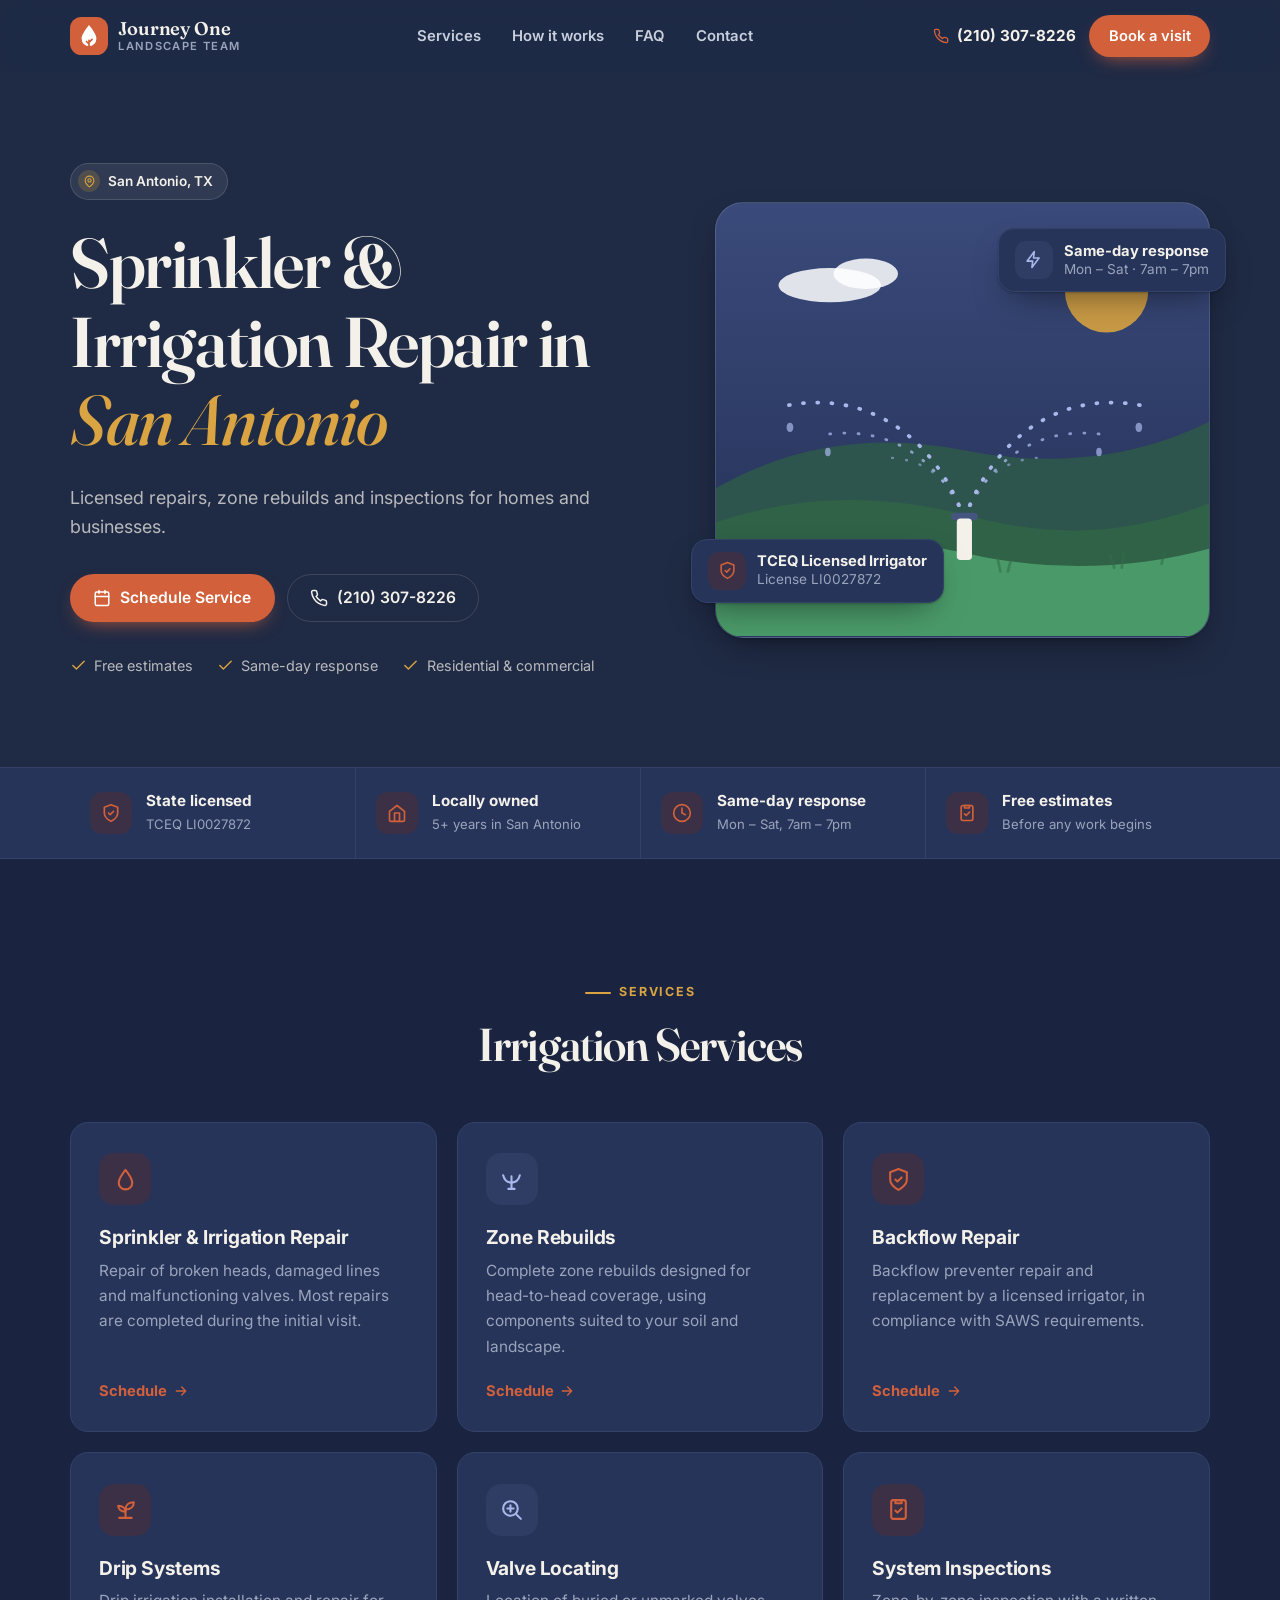
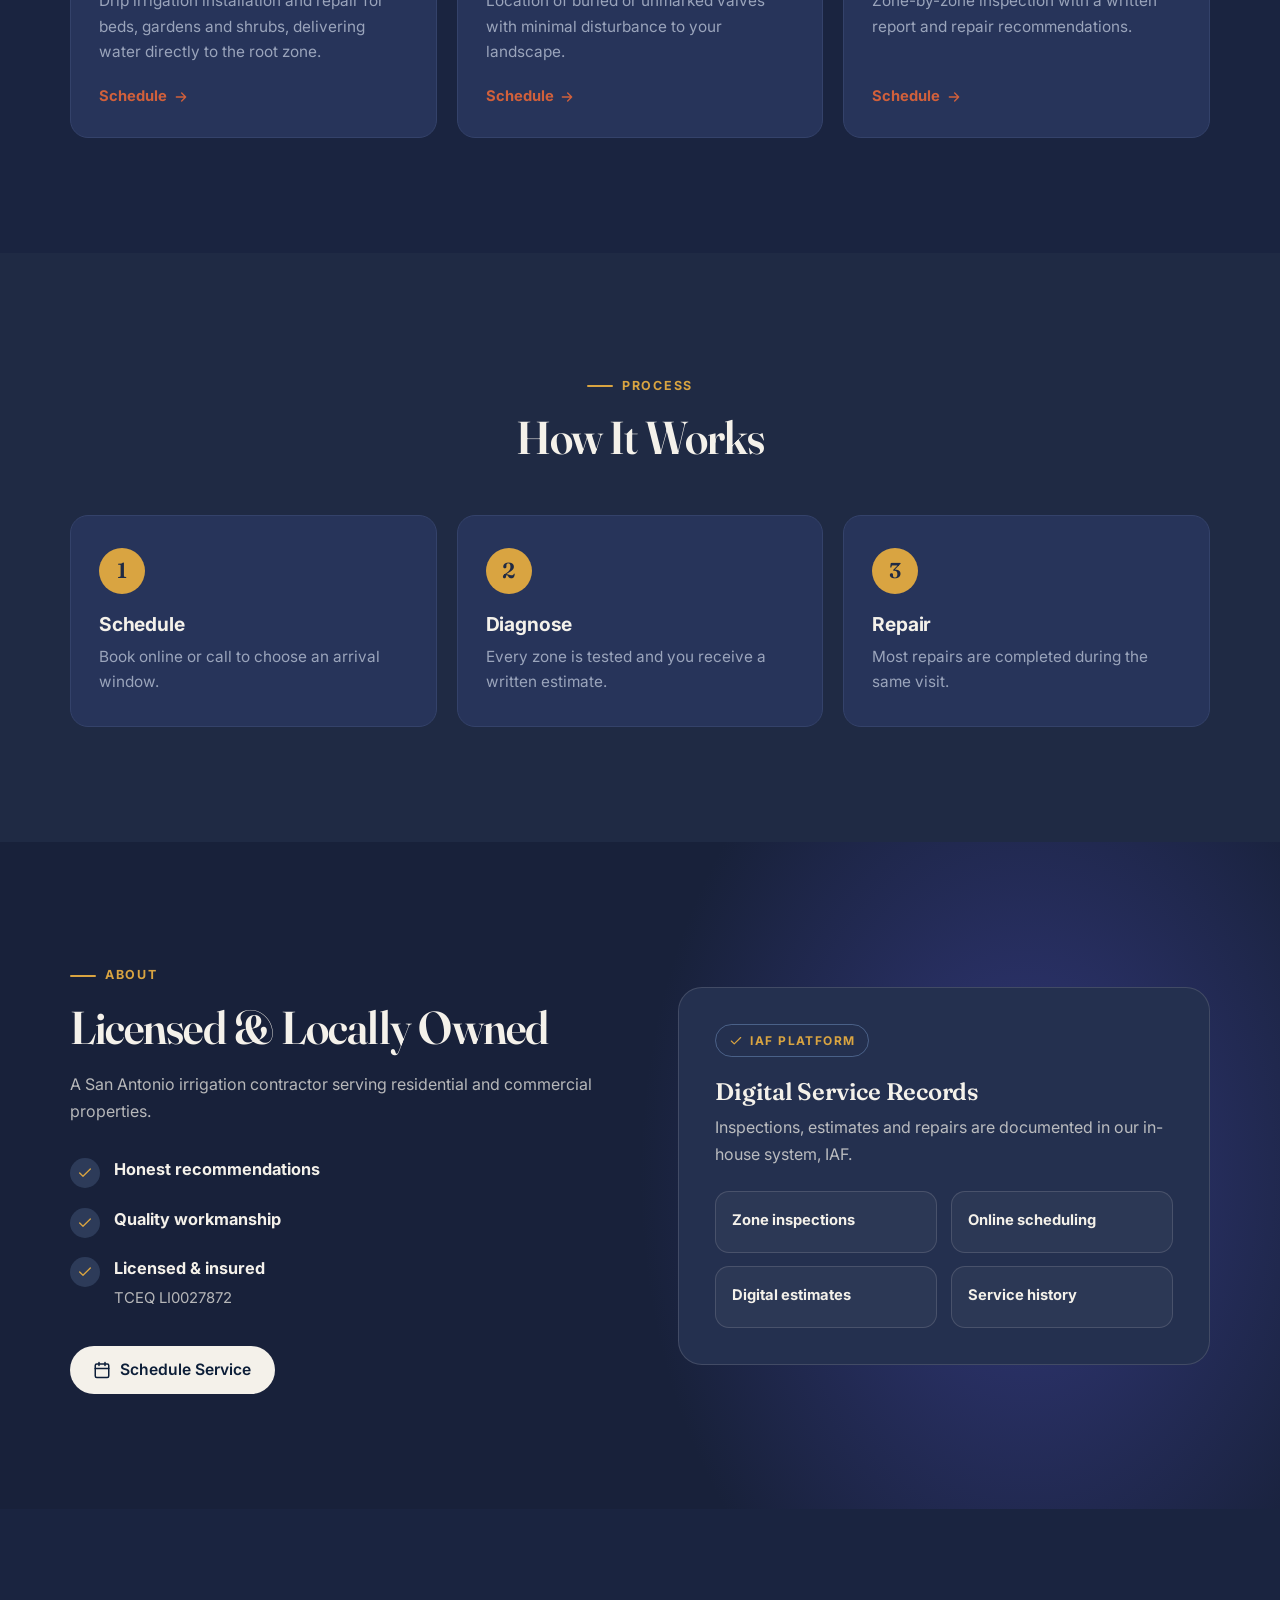
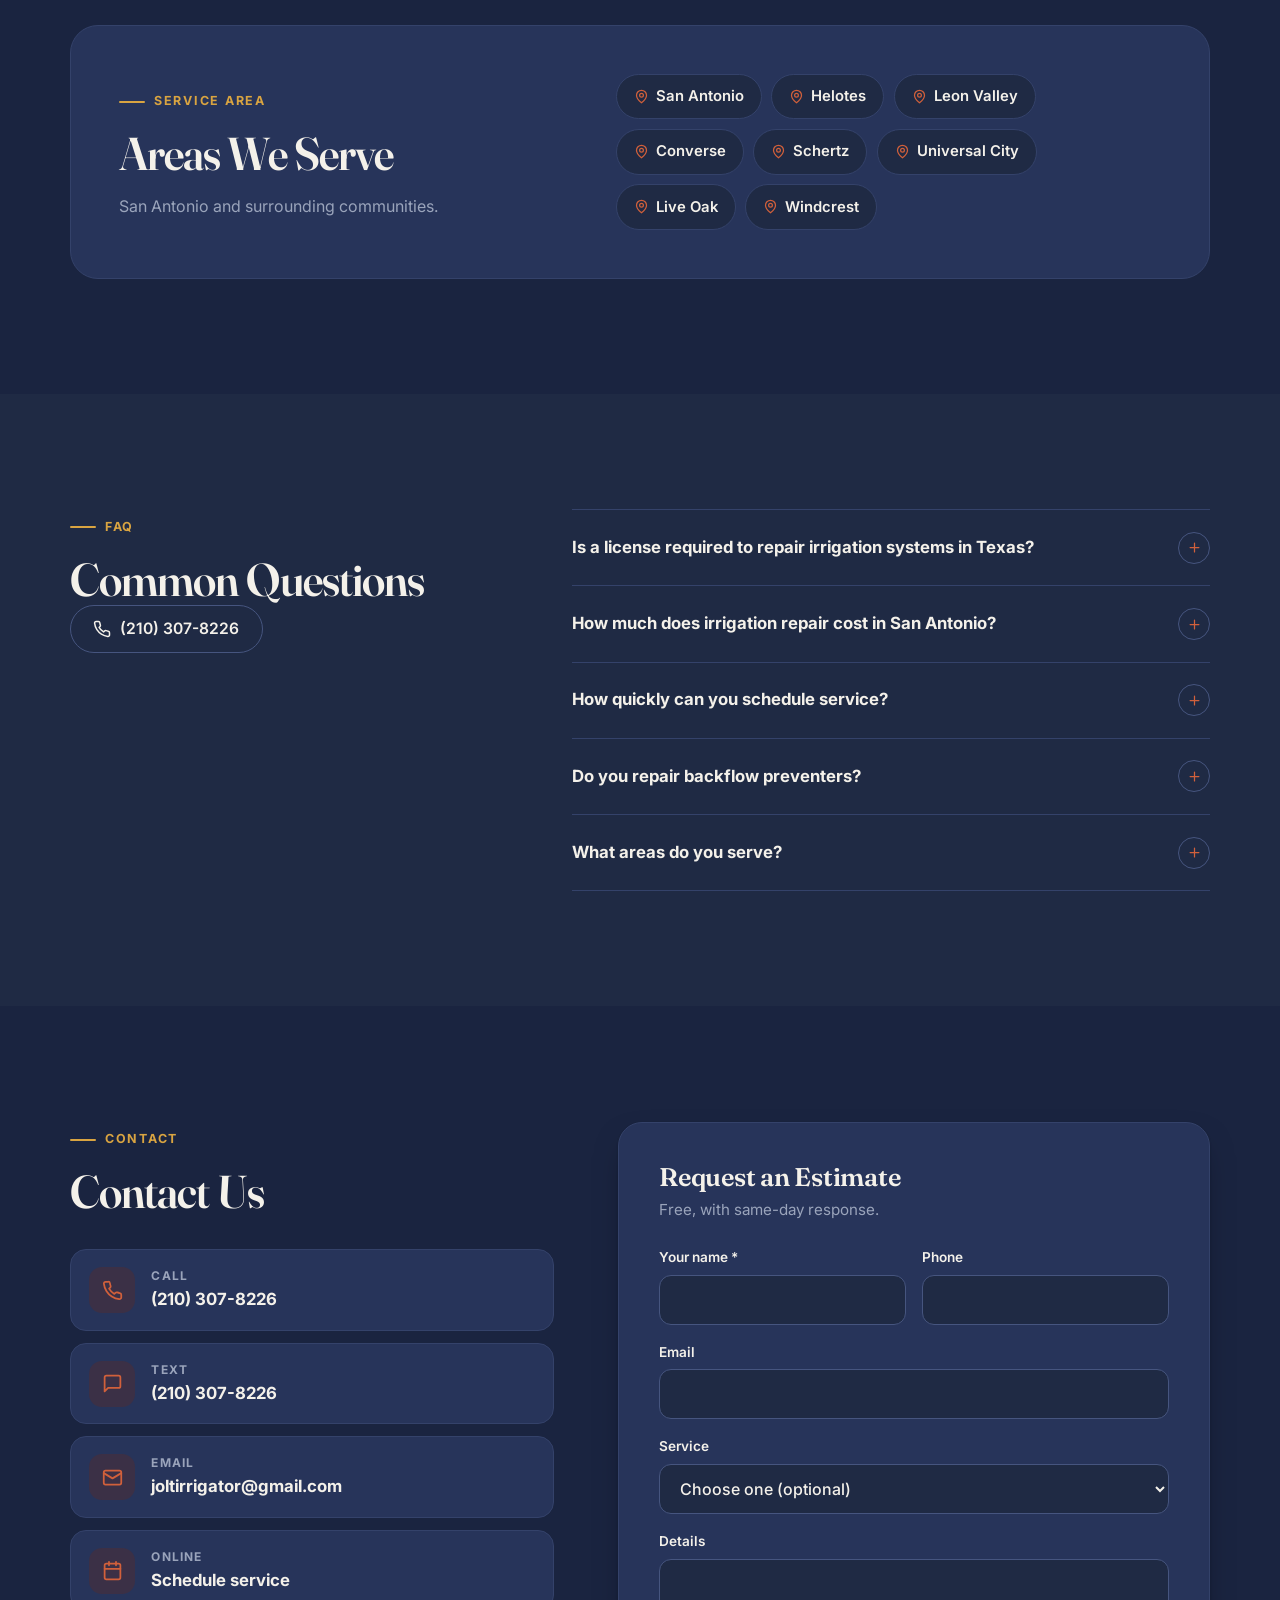
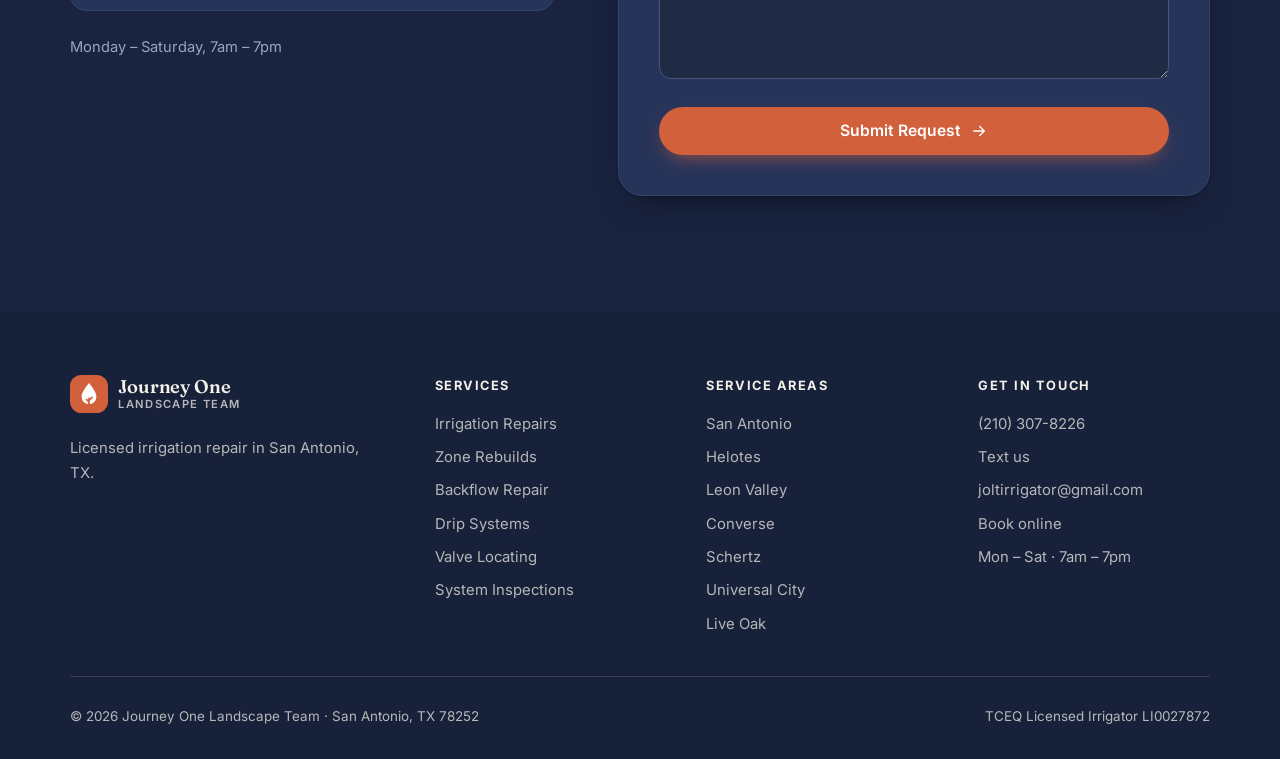
==== commit 38049666: "Use the dark navy theme across the whole site Co-Authored-By: Claude Opus 5.5 <noreply@anthropic.com" ====
--- a/index.html
+++ b/index.html
@@ -8,8 +8,8 @@
   <meta name="description" content="Licensed sprinkler and irrigation repair in San Antonio. Same-day response Mon–Sat, free estimates, upfront prices. TCEQ Licensed Irrigator LI0027872. Call or text (210) 307-8226 or book online." />
   <meta name="robots" content="index, follow, max-image-preview:large" />
   <link rel="canonical" href="https://www.journeyonelandscapeteam.com/" />
-  <meta name="theme-color" content="#faf7f2" media="(prefers-color-scheme: light)" />
-  <meta name="theme-color" content="#0e1220" media="(prefers-color-scheme: dark)" />
+  <meta name="theme-color" content="#1f2a44" media="(prefers-color-scheme: light)" />
+  <meta name="theme-color" content="#1f2a44" media="(prefers-color-scheme: dark)" />
   <meta property="og:type" content="website" />
   <meta property="og:site_name" content="Journey One Landscape Team" />
   <meta property="og:locale" content="en_US" />
--- a/styles.css
+++ b/styles.css
@@ -1,67 +1,39 @@
 /* Journey One Landscape Team — shared styles for every page.
-   Tokens first; components use tokens only, so dark mode is a token swap. */
+   One dark-navy theme across the whole site (same navy, gold and terracotta as Inkwell Books). */
 
 :root {
-  color-scheme: light;
-  /* Same family as the Inkwell Books bookstore: paper, navy, terracotta, gold. */
-  --bg: #faf7f2;
-  --surface: #ffffff;
-  --surface-2: #f3eee5;
-  --ink: #1d2433;
-  --body: #4b5468;
-  --muted: #7a8194;
-  --line: #e7e1d7;
-  --line-strong: #d7cebf;
-  --leaf: #c2502e;
-  --leaf-strong: #a8421f;
-  --leaf-soft: #f8e8e0;
+  color-scheme: dark;
+  --bg: #1f2a44;
+  --surface: #27345a;
+  --surface-2: #1a2440;
+  --ink: #f4f1ea;
+  --body: #c8cedc;
+  --muted: #9aa4bb;
+  --line: #34426a;
+  --line-strong: #46557f;
+  --leaf: #d1603b;
+  --leaf-strong: #e07049;
+  --leaf-soft: #3b3046;
   --on-leaf: #ffffff;
-  --water: #3a4d84;
-  --water-soft: #e9ecf6;
+  --water: #a9b8ec;
+  --water-soft: #2f3c63;
   --sun: #d9a441;
-  --deep: #1f2a44;
-  --deep-2: #283557;
+  --deep: #18213a;
+  --deep-2: #24304f;
   --deep-accent: #d9a441;
   --deep-glow: rgba(58, 63, 143, 0.75);
-  --lawn: #3f8f5f;
-  --lawn-soft: #a9d2b4;
-  --on-deep: #eef5f0;
-  --on-deep-muted: rgba(238, 245, 240, 0.7);
-  --on-deep-line: rgba(238, 245, 240, 0.14);
-  --shadow-sm: 0 1px 2px rgba(19, 36, 29, 0.06);
-  --shadow: 0 1px 2px rgba(19, 36, 29, 0.05), 0 10px 30px -10px rgba(19, 36, 29, 0.18);
+  --lawn: #4a9a69;
+  --lawn-soft: #2f6247;
+  --on-deep: #f4f1ea;
+  --on-deep-muted: rgba(244, 241, 234, 0.72);
+  --on-deep-line: rgba(244, 241, 234, 0.14);
+  --shadow-sm: 0 1px 2px rgba(0, 0, 0, 0.25);
+  --shadow: 0 1px 2px rgba(0, 0, 0, 0.2), 0 14px 34px -14px rgba(0, 0, 0, 0.55);
   --radius: 18px;
   --radius-sm: 12px;
   --gutter: clamp(16px, 4vw, 32px);
   --font-display: 'Fraunces', Georgia, 'Times New Roman', serif;
   --font-body: 'Inter', system-ui, -apple-system, 'Segoe UI', sans-serif;
-}
-
-@media (prefers-color-scheme: dark) {
-  :root {
-    color-scheme: dark;
-    --bg: #14171f;
-    --surface: #1c2029;
-    --surface-2: #20252f;
-    --ink: #eceae6;
-    --body: #c3c7d1;
-    --muted: #8d94a5;
-    --line: #2c313d;
-    --line-strong: #3b4150;
-    --leaf: #e2734f;
-    --leaf-strong: #ec8c6c;
-    --leaf-soft: #3a2420;
-    --on-leaf: #1b0f0b;
-    --water: #9aa9e0;
-    --water-soft: #252b40;
-    --sun: #e0b056;
-    --deep: #0e1220;
-    --deep-2: #171d31;
-    --lawn: #4e9f6e;
-    --lawn-soft: #2c5a40;
-    --shadow-sm: 0 1px 2px rgba(0, 0, 0, 0.4);
-    --shadow: 0 1px 2px rgba(0, 0, 0, 0.3), 0 12px 32px -12px rgba(0, 0, 0, 0.6);
-  }
 }
 
 /* ── Base ─────────────────────────────────────────── */
@@ -482,3 +454,13 @@
   *, *::before, *::after { animation: none !important; transition: none !important; }
   .js .reveal { opacity: 1; transform: none; }
 }
+/* Navy-wide accents */
+body { background: radial-gradient(1200px 520px at 85% -5%, rgba(58, 63, 143, 0.55) 0%, transparent 60%), var(--bg); background-repeat: no-repeat; background-color: var(--bg); }
+.eyebrow { color: var(--deep-accent); }
+h1 em, h2 em { color: var(--deep-accent); }
+.hero { background: transparent !important; }
+.art-cloud { fill: #ffffff; opacity: .85; }
+.art-card { background: linear-gradient(180deg, #3a4a7a 0%, #2a3760 70%); }
+.step::before { background: var(--deep-accent); color: #1f2a44; }
+.btn-ghost { color: var(--ink); border-color: var(--line-strong); }
+.btn-ghost:hover { border-color: var(--ink); }
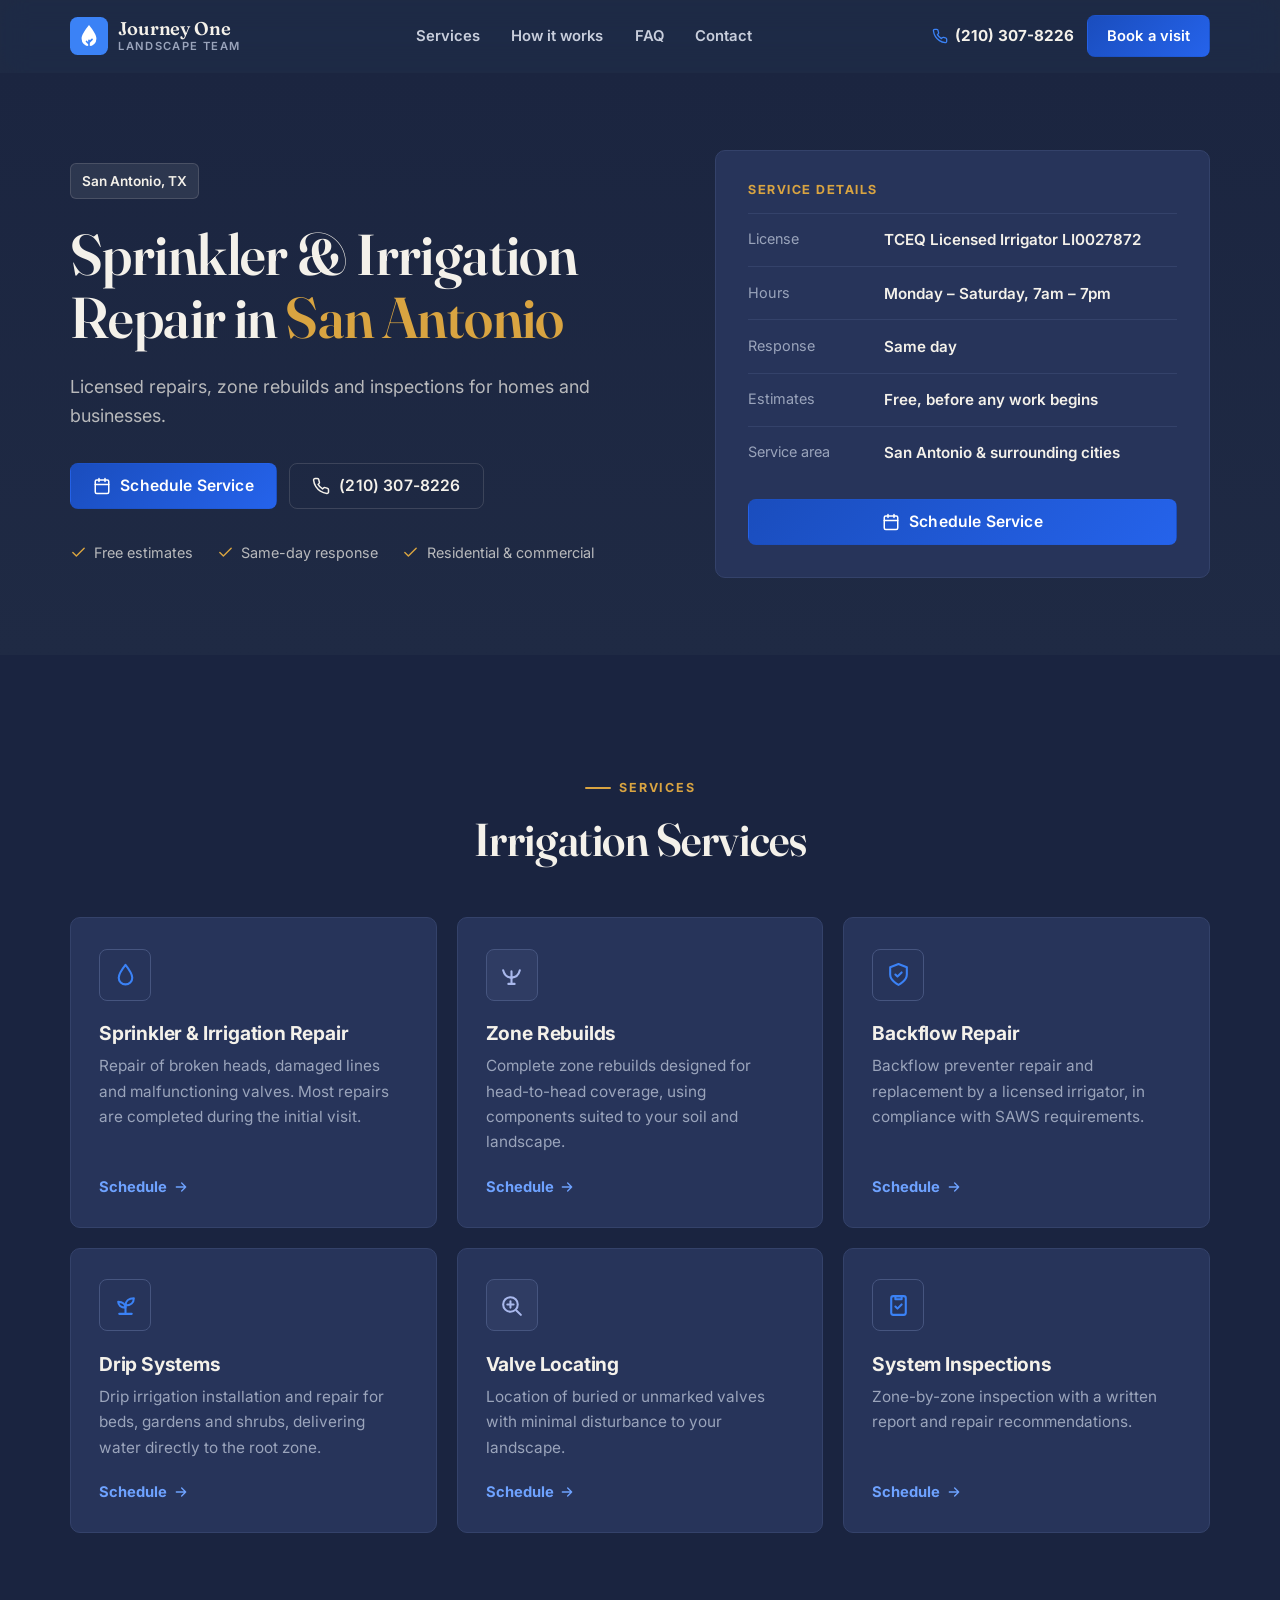
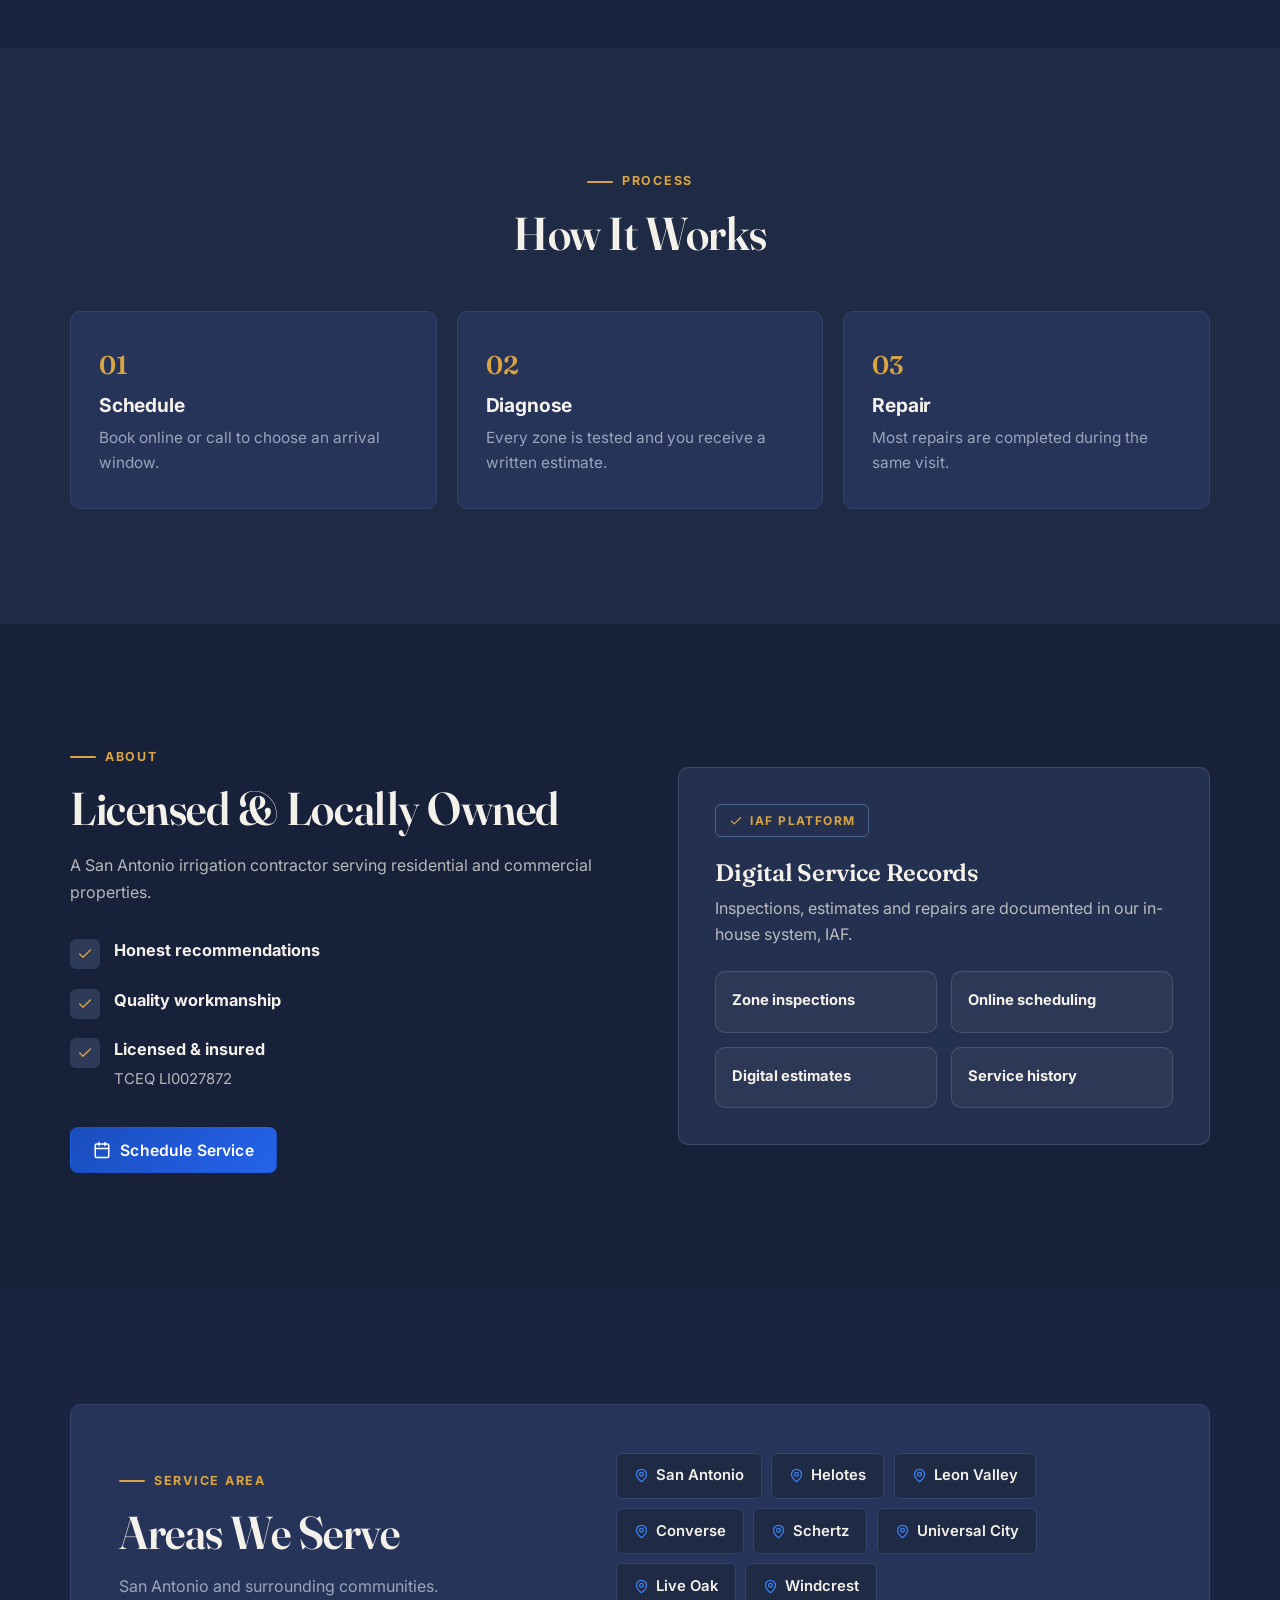
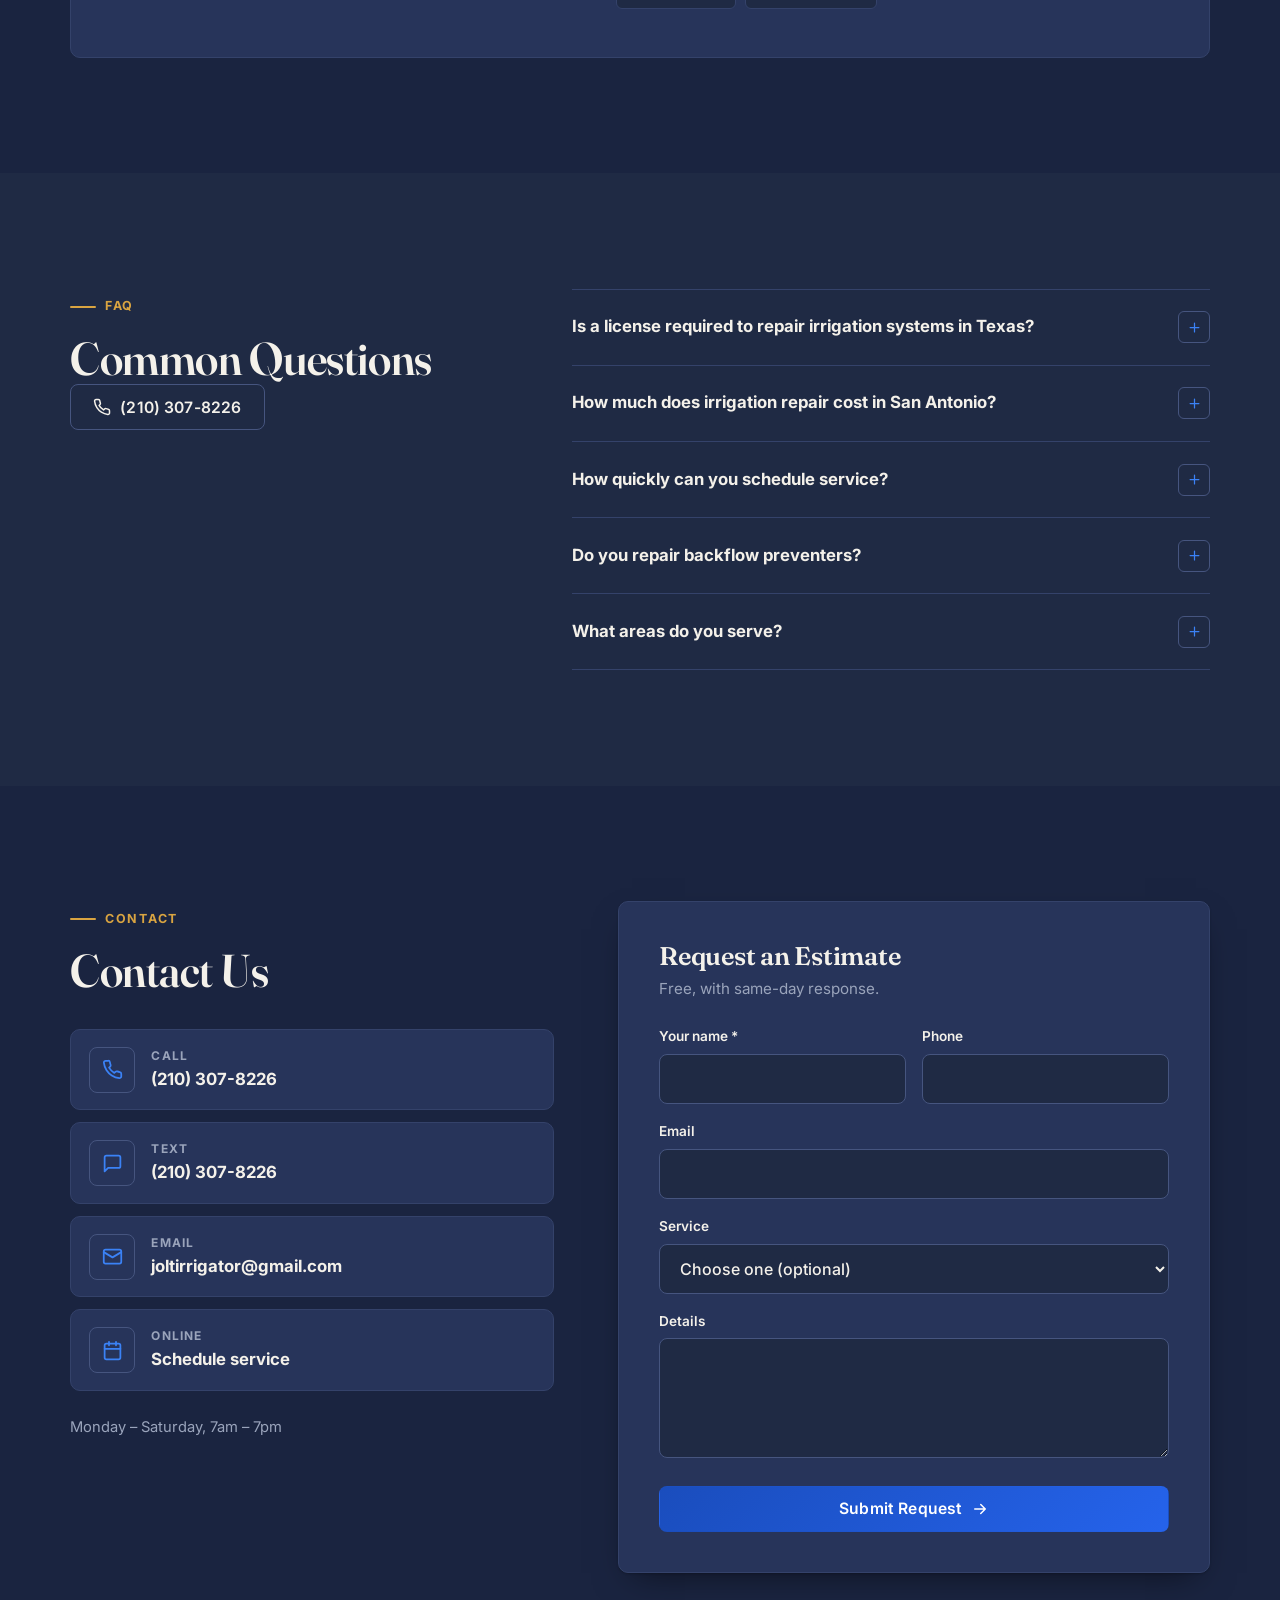
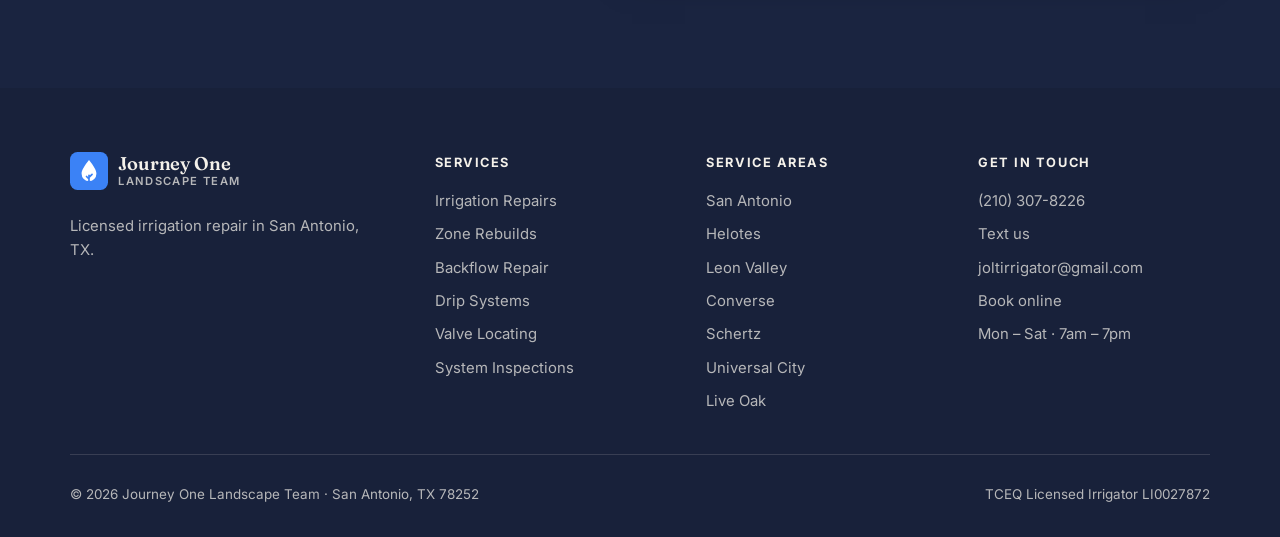
==== commit f4714256: "Remove sprinkler illustration and tone down styling Plain service-details panel in the hero, flatter" ====
--- a/index.html
+++ b/index.html
@@ -247,7 +247,7 @@
   <header class="site-header">
     <div class="wrap header-inner">
       <a class="brand" href="/" aria-label="Journey One Landscape Team, home">
-        <svg class="brand-mark" viewBox="0 0 40 40" aria-hidden="true"><rect width="40" height="40" rx="12" fill="var(--leaf)"/><path d="M20 8.5c-5.2 6.6-7.8 10.8-7.8 14.3a7.8 7.8 0 0 0 15.6 0c0-3.5-2.6-7.7-7.8-14.3z" fill="var(--on-leaf)"/><path d="M20 31v-6.5m0 2.2 3.2-3.2M20 28.4l-2.6-2.6" stroke="var(--leaf)" stroke-width="1.8" stroke-linecap="round" fill="none"/></svg>
+        <svg class="brand-mark" viewBox="0 0 40 40" aria-hidden="true"><rect width="40" height="40" rx="8" fill="var(--leaf)"/><path d="M20 8.5c-5.2 6.6-7.8 10.8-7.8 14.3a7.8 7.8 0 0 0 15.6 0c0-3.5-2.6-7.7-7.8-14.3z" fill="var(--on-leaf)"/><path d="M20 31v-6.5m0 2.2 3.2-3.2M20 28.4l-2.6-2.6" stroke="var(--leaf)" stroke-width="1.8" stroke-linecap="round" fill="none"/></svg>
         <span class="brand-name">Journey One<small>Landscape Team</small></span>
       </a>
       <nav class="nav" aria-label="Main">
@@ -291,42 +291,17 @@
           <li><svg viewBox="0 0 24 24" fill="none" stroke="currentColor" stroke-width="2" stroke-linecap="round" stroke-linejoin="round" stroke-width="2.5" aria-hidden="true"><path d="M20 6 9 17l-5-5"/></svg>Residential &amp; commercial</li>
         </ul>
       </div>
-      <div class="hero-art">
-        <div class="art-card">
-          <svg viewBox="0 0 520 456" role="img" aria-label="A pop-up sprinkler watering a green lawn">
-            <circle class="art-sun" cx="412" cy="92" r="44"/>
-            <ellipse class="art-cloud" cx="120" cy="86" rx="54" ry="18"/>
-            <ellipse class="art-cloud" cx="158" cy="74" rx="34" ry="16"/>
-            <path class="art-hill-back" d="M0 300c80-46 170-58 260-40s180 10 260-30v226H0z"/>
-            <path class="art-hill-mid" d="M0 336c90-30 180-30 270-6s170 18 250-14v140H0z"/>
-            <path class="art-spray" d="M262 332C226 236 150 196 70 214"/>
-            <path class="art-spray s2" d="M262 332C232 262 176 234 112 244"/>
-            <path class="art-spray s3" d="M262 332C246 286 214 266 172 268"/>
-            <path class="art-spray" d="M262 332C298 236 374 196 454 214"/>
-            <path class="art-spray s2" d="M262 332C292 262 348 234 412 244"/>
-            <path class="art-spray s3" d="M262 332C278 286 310 266 352 268"/>
-            <ellipse class="art-drop" cx="78" cy="236" rx="3.5" ry="5"/>
-            <ellipse class="art-drop d2" cx="118" cy="262" rx="3" ry="4.5"/>
-            <ellipse class="art-drop d3" cx="446" cy="236" rx="3.5" ry="5"/>
-            <ellipse class="art-drop d2" cx="404" cy="262" rx="3" ry="4.5"/>
-            <path class="art-hill-front" d="M0 372c100-22 190-20 270-2s170 16 250-6v92H0z"/>
-            <path class="art-grass" d="M40 392l-4-14M48 392l2-16M56 392l-3-11M120 384l-3-13M128 384l3-15M300 388l-3-14M308 388l3-12M420 384l-4-13M428 384l2-15M470 380l3-12"/>
-            <rect class="art-head-cap" x="248" y="326" width="28" height="8" rx="4"/>
-            <rect class="art-head" x="254" y="332" width="16" height="44" rx="4"/>
-          </svg>
-        </div>
-        <div class="float-chip chip-license"><span class="ic"><svg viewBox="0 0 24 24" fill="none" stroke="currentColor" stroke-width="2" stroke-linecap="round" stroke-linejoin="round" aria-hidden="true"><path d="M12 22s8-4 8-10V5l-8-3-8 3v7c0 6 8 10 8 10z"/><path d="m9 12 2 2 4-4"/></svg></span><div><strong>TCEQ Licensed Irrigator</strong><span>License LI0027872</span></div></div>
-        <div class="float-chip chip-fast"><span class="ic"><svg viewBox="0 0 24 24" fill="none" stroke="currentColor" stroke-width="2" stroke-linecap="round" stroke-linejoin="round" aria-hidden="true"><path d="M13 2 4 14h7l-1 8 9-12h-7z"/></svg></span><div><strong>Same-day response</strong><span>Mon – Sat · 7am – 7pm</span></div></div>
-      </div>
-    </div>
-  </section>
-
-  <section class="trust" aria-label="Why customers trust us">
-    <div class="wrap trust-grid">
-      <div class="trust-item"><span class="ic"><svg viewBox="0 0 24 24" fill="none" stroke="currentColor" stroke-width="2" stroke-linecap="round" stroke-linejoin="round" aria-hidden="true"><path d="M12 22s8-4 8-10V5l-8-3-8 3v7c0 6 8 10 8 10z"/><path d="m9 12 2 2 4-4"/></svg></span><div><strong>State licensed</strong><span>TCEQ LI0027872</span></div></div>
-      <div class="trust-item"><span class="ic"><svg viewBox="0 0 24 24" fill="none" stroke="currentColor" stroke-width="2" stroke-linecap="round" stroke-linejoin="round" aria-hidden="true"><path d="m3 10 9-7 9 7v10a2 2 0 0 1-2 2H5a2 2 0 0 1-2-2z"/><path d="M9 22V12h6v10"/></svg></span><div><strong>Locally owned</strong><span>5+ years in San Antonio</span></div></div>
-      <div class="trust-item"><span class="ic"><svg viewBox="0 0 24 24" fill="none" stroke="currentColor" stroke-width="2" stroke-linecap="round" stroke-linejoin="round" aria-hidden="true"><circle cx="12" cy="12" r="10"/><path d="M12 6v6l4 2"/></svg></span><div><strong>Same-day response</strong><span>Mon – Sat, 7am – 7pm</span></div></div>
-      <div class="trust-item"><span class="ic"><svg viewBox="0 0 24 24" fill="none" stroke="currentColor" stroke-width="2" stroke-linecap="round" stroke-linejoin="round" aria-hidden="true"><rect x="5" y="3" width="14" height="18" rx="2"/><path d="M9 3h6v3H9z"/><path d="m9 13 2 2 4-4"/></svg></span><div><strong>Free estimates</strong><span>Before any work begins</span></div></div>
+      <aside class="hero-panel" aria-label="Service details">
+        <h2 class="panel-title">Service Details</h2>
+        <dl class="panel-list">
+          <div><dt>License</dt><dd>TCEQ Licensed Irrigator LI0027872</dd></div>
+          <div><dt>Hours</dt><dd>Monday – Saturday, 7am – 7pm</dd></div>
+          <div><dt>Response</dt><dd>Same day</dd></div>
+          <div><dt>Estimates</dt><dd>Free, before any work begins</dd></div>
+          <div><dt>Service area</dt><dd>San Antonio &amp; surrounding cities</dd></div>
+        </dl>
+        <a class="btn btn-primary panel-btn" href="/book"><svg viewBox="0 0 24 24" fill="none" stroke="currentColor" stroke-width="2" stroke-linecap="round" stroke-linejoin="round" aria-hidden="true"><rect x="3" y="4" width="18" height="18" rx="2"/><path d="M16 2v4M8 2v4M3 10h18"/></svg>Schedule Service</a>
+      </aside>
     </div>
   </section>
 
@@ -521,7 +496,7 @@
     <div class="wrap">
       <div class="footer-grid">
         <div>
-          <a class="brand" href="/"><svg class="brand-mark" viewBox="0 0 40 40" aria-hidden="true"><rect width="40" height="40" rx="12" fill="var(--leaf)"/><path d="M20 8.5c-5.2 6.6-7.8 10.8-7.8 14.3a7.8 7.8 0 0 0 15.6 0c0-3.5-2.6-7.7-7.8-14.3z" fill="var(--on-leaf)"/><path d="M20 31v-6.5m0 2.2 3.2-3.2M20 28.4l-2.6-2.6" stroke="var(--leaf)" stroke-width="1.8" stroke-linecap="round" fill="none"/></svg><span class="brand-name">Journey One<small>Landscape Team</small></span></a>
+          <a class="brand" href="/"><svg class="brand-mark" viewBox="0 0 40 40" aria-hidden="true"><rect width="40" height="40" rx="8" fill="var(--leaf)"/><path d="M20 8.5c-5.2 6.6-7.8 10.8-7.8 14.3a7.8 7.8 0 0 0 15.6 0c0-3.5-2.6-7.7-7.8-14.3z" fill="var(--on-leaf)"/><path d="M20 31v-6.5m0 2.2 3.2-3.2M20 28.4l-2.6-2.6" stroke="var(--leaf)" stroke-width="1.8" stroke-linecap="round" fill="none"/></svg><span class="brand-name">Journey One<small>Landscape Team</small></span></a>
           <p class="footer-about">Licensed irrigation repair in San Antonio, TX.</p>
         </div>
         <div>
--- a/styles.css
+++ b/styles.css
@@ -11,9 +11,9 @@
   --muted: #9aa4bb;
   --line: #34426a;
   --line-strong: #46557f;
-  --leaf: #d1603b;
-  --leaf-strong: #e07049;
-  --leaf-soft: #3b3046;
+  --leaf: #3b82f6;
+  --leaf-strong: #2563eb;
+  --leaf-soft: #263f78;
   --on-leaf: #ffffff;
   --water: #a9b8ec;
   --water-soft: #2f3c63;
@@ -463,4 +463,52 @@
 .art-card { background: linear-gradient(180deg, #3a4a7a 0%, #2a3760 70%); }
 .step::before { background: var(--deep-accent); color: #1f2a44; }
 .btn-ghost { color: var(--ink); border-color: var(--line-strong); }
-.btn-ghost:hover { border-color: var(--ink); }+.btn-ghost:hover { border-color: var(--ink); }
+/* Buttons match the Jolt-Down booking widget: blue gradient, soft blue glow. */
+.btn-primary { background: linear-gradient(135deg, #1a4dbd, #2563eb); color: #ffffff; box-shadow: 0 8px 20px -10px rgba(37, 99, 235, 0.6); }
+.btn-primary:hover { background: linear-gradient(135deg, #1a4dbd, #2563eb); box-shadow: 0 8px 20px rgba(37, 99, 235, 0.34); transform: translateY(-1px); }
+.btn-primary:active { transform: translateY(1px); }
+.btn-light { background: linear-gradient(135deg, #1a4dbd, #2563eb); color: #ffffff; }
+.btn-light:hover { background: linear-gradient(135deg, #1a4dbd, #2563eb); box-shadow: 0 8px 20px rgba(37, 99, 235, 0.34); }
+.text-link { color: #6ea2ff; }
+/* ── Refined, less decorative finish (overrides) ───────────────── */
+:root { --radius: 10px; --radius-sm: 8px; }
+body { background: var(--bg); }
+.hero { background: linear-gradient(180deg, #1b2540 0%, var(--bg) 100%) !important; padding: clamp(2.5rem, 6vw, 5rem) 0; }
+.deep::before, .cta-card::after, .page-hero::before { display: none; }
+h1, h2 { letter-spacing: -0.01em; }
+h1 { font-size: clamp(2.2rem, 4.6vw, 3.6rem); line-height: 1.1; }
+h1 em, h2 em { font-style: normal; font-weight: 600; }
+.btn { border-radius: 8px; min-height: 46px; font-weight: 600; letter-spacing: .01em; }
+.btn-primary, .btn-primary:hover, .btn-light, .btn-light:hover { box-shadow: none; transform: none; }
+.btn-primary:hover, .btn-light:hover { filter: brightness(1.08); }
+.hero-tag, .app-badge, .chip { border-radius: 6px; }
+.hero-tag { padding: .35rem .7rem; }
+.hero-tag .dot { display: none; }
+.service, .step, .symptom, .review, .app-card, .app-feature, .areas-card, .form-card, .license-card, .side-card, .book-frame, .cta-card, .way { border-radius: 10px; }
+.service:hover { transform: none; box-shadow: none; border-color: var(--line-strong); }
+.way:hover { transform: none; }
+.service .ic, .trust-item .ic, .way .ic, .license-card .ic, .side-list .ic { border-radius: 8px; background: transparent; border: 1px solid var(--line-strong); }
+.promises .ic { border-radius: 6px; }
+.step::before { border-radius: 8px; width: 40px; height: 40px; font-size: 1.1rem; font-family: var(--font-body); font-weight: 700; }
+.field input, .field select, .field textarea { border-radius: 8px; border-width: 1px; }
+.faq-list summary .pm { border-radius: 6px; }
+.menu-btn { border-radius: 8px; }
+.js .reveal { transform: none; transition: opacity .5s ease; }
+
+/* Hero details panel (replaces the illustration) */
+.hero-panel { background: var(--surface); border: 1px solid var(--line); border-radius: 10px; padding: clamp(1.5rem, 3vw, 2rem); }
+.panel-title { font-family: var(--font-body); font-size: .78rem; font-weight: 700; letter-spacing: .12em; text-transform: uppercase; color: var(--deep-accent); margin-bottom: 1rem; }
+.panel-list { display: grid; }
+.panel-list div { display: grid; grid-template-columns: 120px 1fr; gap: 1rem; padding: .85rem 0; border-top: 1px solid var(--line); }
+.panel-list dt { color: var(--muted); font-size: .9rem; }
+.panel-list dd { color: var(--ink); font-weight: 600; font-size: .95rem; }
+.panel-btn { width: 100%; margin-top: 1.25rem; }
+@media (max-width: 1020px) { .hero-panel { max-width: 560px; width: 100%; } }
+@media (max-width: 680px) {
+  .panel-list div { grid-template-columns: 1fr; gap: .15rem; padding: .7rem 0; }
+  .hero-proof { gap: .4rem 1rem; }
+  .action-bar .btn { border-radius: 8px; }
+  .trust-item .ic { display: none; }
+}
+.step::before { background: none; color: var(--deep-accent); width: auto; height: auto; display: block; font-family: var(--font-display); font-size: 1.6rem; font-weight: 600; margin-bottom: .6rem; content: "0" counter(step); }
